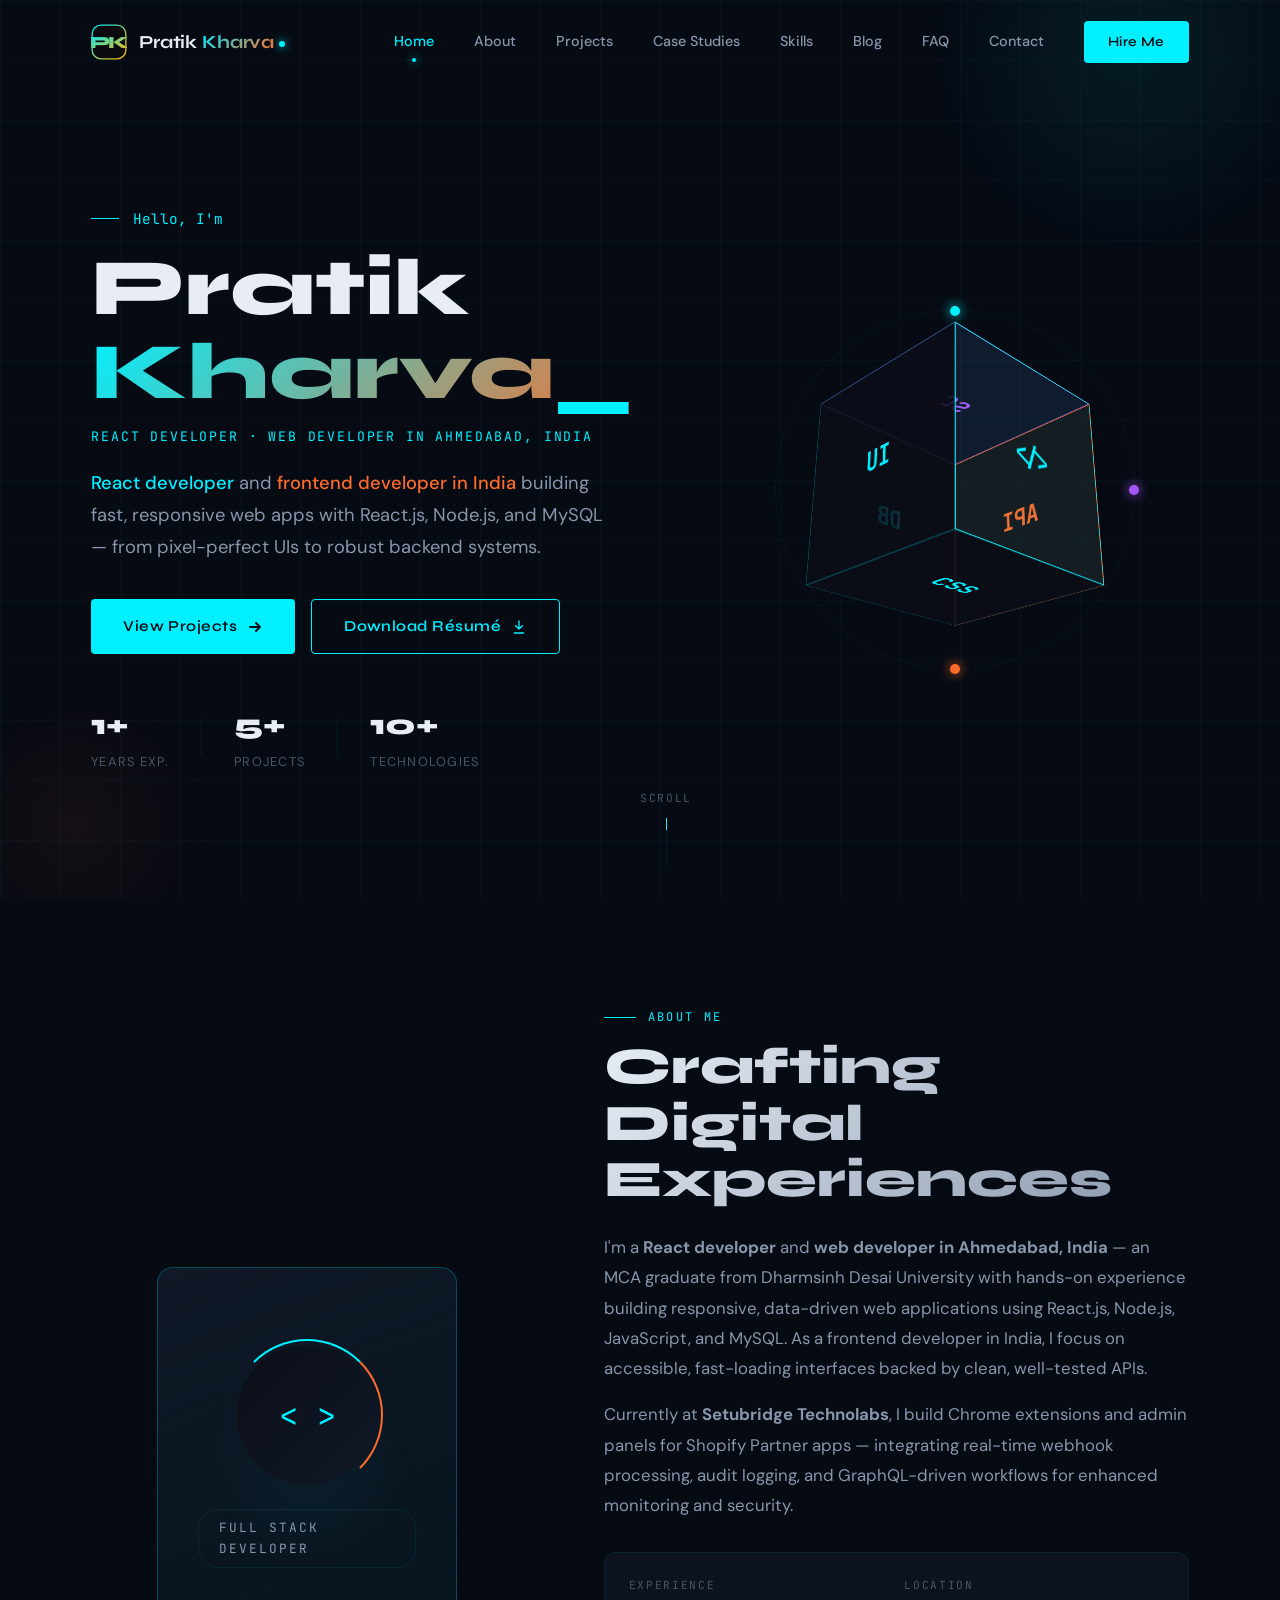
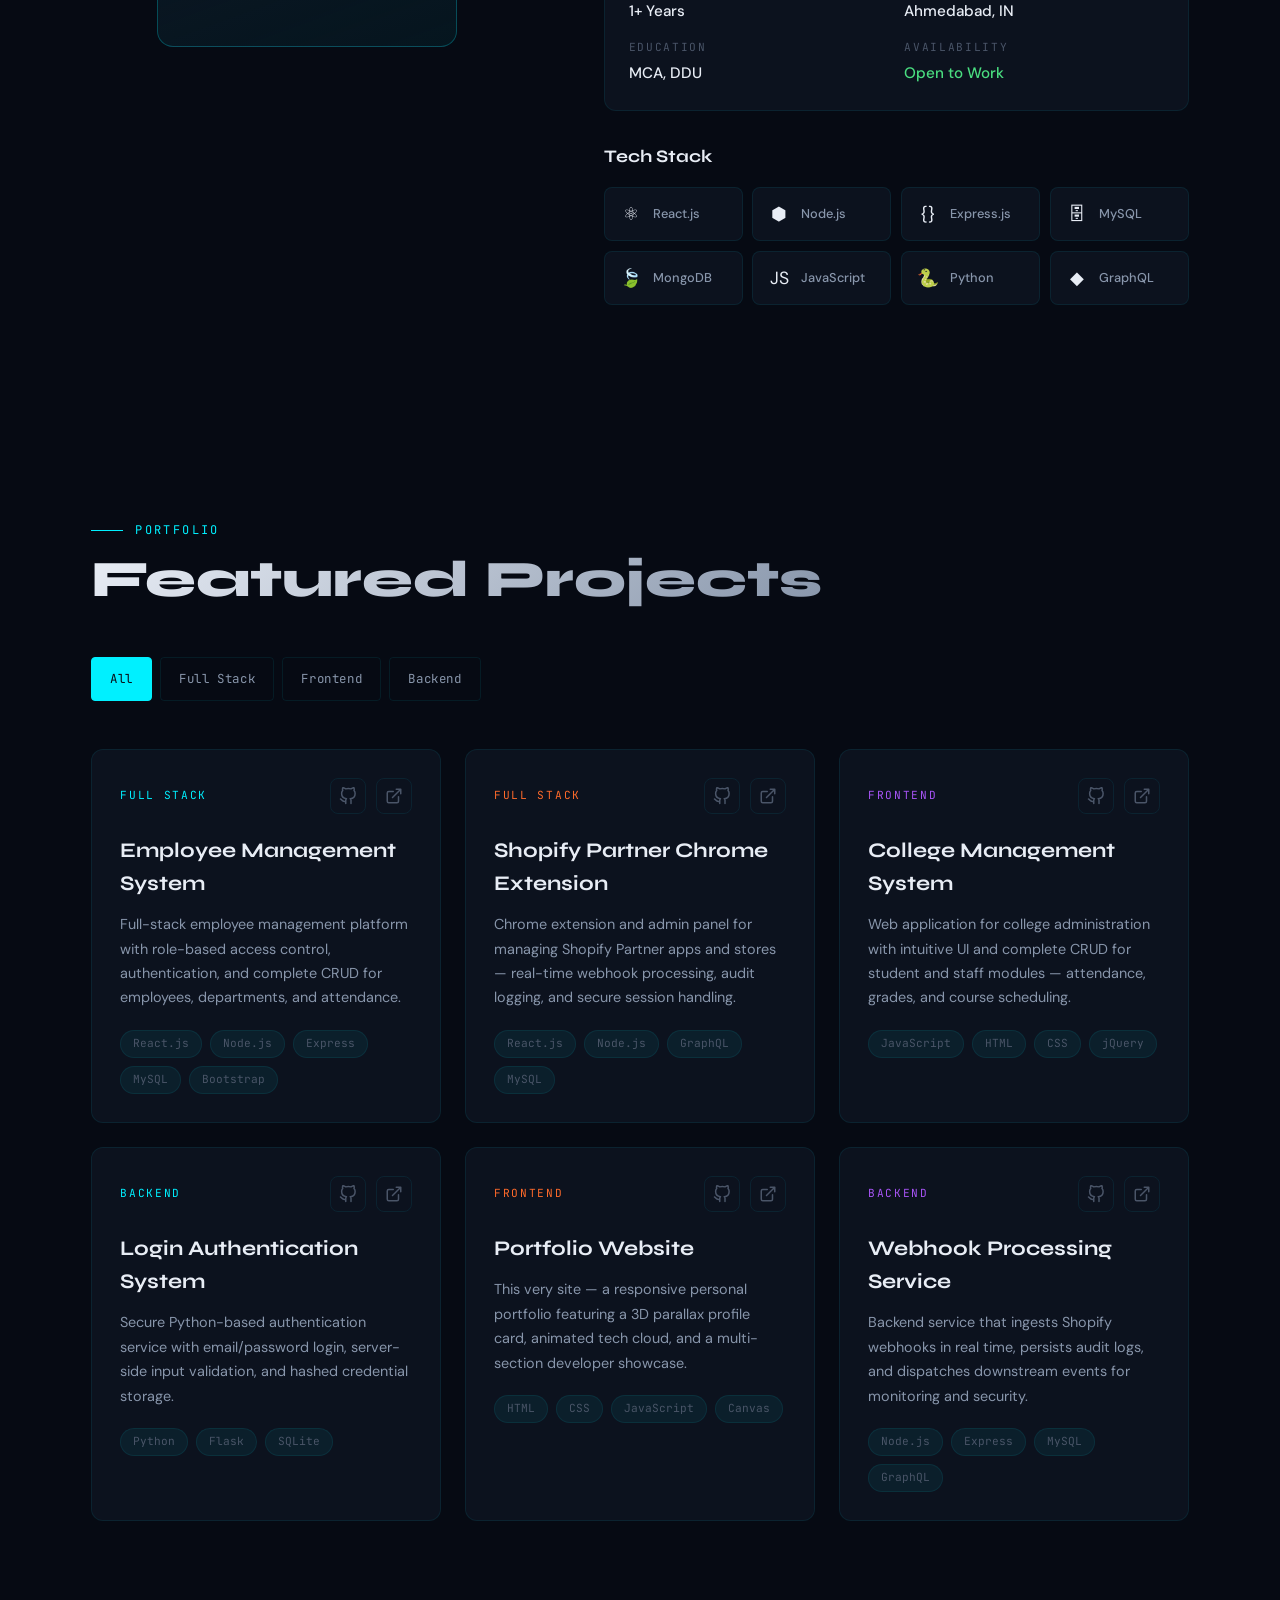
==== website.html @ fa45d491 "update profile..." ====
<!DOCTYPE html>
<html lang="en">
<head>
  <meta charset="UTF-8" />
  <meta name="viewport" content="width=device-width, initial-scale=1.0" />
  <meta name="description" content="React developer portfolio of Pratik Kharva — a web developer in Ahmedabad and frontend developer from India. Browse case studies, blog posts, and projects built with React.js, Node.js, MySQL, and MongoDB. Hire Pratik for freelance or full-time work." />
  <meta name="keywords" content="Web developer in Ahmedabad, React developer portfolio, Frontend developer India, Pratik Kharva, Pratik Kharva Ahmedabad, Full Stack Developer, React.js Developer, Node.js Developer, Software Developer, MERN Stack Developer, Freelance Developer India, MCA Developer, Setubridge Technolabs, Shopify Developer, Hire React Developer Ahmedabad, React developer India" />
  <meta name="author" content="Pratik Kharva" />
  <meta name="color-scheme" content="dark" />
  <meta name="theme-color" content="#0a0a0f" />
  <meta name="robots" content="index, follow, max-snippet:-1, max-image-preview:large, max-video-preview:-1" />
  <meta name="googlebot" content="index, follow" />
  <meta name="bingbot" content="index, follow" />
  <meta name="geo.region" content="IN-GJ" />
  <meta name="geo.placename" content="Ahmedabad" />
  <meta name="geo.position" content="23.0225;72.5714" />
  <meta name="ICBM" content="23.0225, 72.5714" />

  <!-- Verification — replace content values after registering in each console -->
  <meta name="google-site-verification" content="REPLACE_WITH_GOOGLE_SEARCH_CONSOLE_TOKEN" />
  <meta name="msvalidate.01" content="REPLACE_WITH_BING_WEBMASTER_TOKEN" />
  <meta name="yandex-verification" content="REPLACE_WITH_YANDEX_TOKEN" />

  <title>Pratik Kharva — React Developer Portfolio | Web Developer in Ahmedabad, Frontend Developer India</title>
  <link rel="canonical" href="https://pratikkharva.github.io/website.html" />
  <link rel="alternate" hreflang="en" href="https://pratikkharva.github.io/website.html" />
  <link rel="alternate" hreflang="x-default" href="https://pratikkharva.github.io/website.html" />

  <!-- Open Graph / Twitter -->
  <meta property="og:type" content="profile" />
  <meta property="profile:first_name" content="Pratik" />
  <meta property="profile:last_name" content="Kharva" />
  <meta property="profile:username" content="pratik-kharva27" />
  <meta property="og:locale" content="en_IN" />
  <meta property="og:site_name" content="Pratik Kharva — Portfolio" />
  <meta property="og:url" content="https://pratikkharva.github.io/website.html" />
  <meta property="og:title" content="Pratik Kharva — React Developer Portfolio | Web Developer in Ahmedabad" />
  <meta property="og:description" content="Case studies, blog posts, and projects from a React developer and frontend developer in India — Pratik Kharva, web developer in Ahmedabad. React.js, Node.js, MySQL, MongoDB." />
  <meta property="og:image" content="https://pratikkharva.github.io/pratik.jpeg" />
  <meta property="og:image:alt" content="Pratik Kharva — React Developer Portfolio, Web Developer in Ahmedabad" />
  <meta property="og:image:width" content="1200" />
  <meta property="og:image:height" content="630" />
  <meta name="twitter:card" content="summary_large_image" />
  <meta name="twitter:title" content="Pratik Kharva — React Developer Portfolio | Ahmedabad" />
  <meta name="twitter:description" content="Frontend developer in India &amp; web developer in Ahmedabad. React.js, Node.js, MySQL, MongoDB. Case studies, blog, and projects." />
  <meta name="twitter:image" content="https://pratikkharva.github.io/pratik.jpeg" />
  <meta name="twitter:image:alt" content="Pratik Kharva — React Developer Portfolio, Web Developer in Ahmedabad" />

  <link rel="icon" type="image/svg+xml" href="data:image/svg+xml,%3Csvg xmlns='http://www.w3.org/2000/svg' viewBox='0 0 64 64'%3E%3Cdefs%3E%3ClinearGradient id='g' x1='0' y1='0' x2='1' y2='1'%3E%3Cstop offset='0%25' stop-color='%2300f0ff'/%3E%3Cstop offset='100%25' stop-color='%23ffb400'/%3E%3C/linearGradient%3E%3C/defs%3E%3Crect x='2' y='2' width='60' height='60' rx='14' fill='%230a0a0f' stroke='url(%23g)' stroke-width='2.5'/%3E%3Ctext x='32' y='44' text-anchor='middle' font-family='Syne,sans-serif' font-size='30' font-weight='800' letter-spacing='-2' fill='url(%23g)'%3EPK%3C/text%3E%3C/svg%3E" />
  <link rel="apple-touch-icon" href="pratik.jpeg" />

  <!-- Resource hints -->
  <link rel="preload" as="image" href="pratik.jpeg" fetchpriority="high" />
  <link rel="preconnect" href="https://fonts.googleapis.com">
  <link rel="preconnect" href="https://fonts.gstatic.com" crossorigin>

  <link href="https://fonts.googleapis.com/css2?family=Syne:wght@600;700;800&family=DM+Sans:wght@400;500;700&family=JetBrains+Mono:wght@400;700&display=swap" rel="stylesheet">
  <link rel="stylesheet" href="website.css">

  <!-- Structured data (schema.org JSON-LD) -->
  <script type="application/ld+json">
  {
    "@context": "https://schema.org",
    "@graph": [
      {
        "@type": "Person",
        "@id": "https://pratikkharva.github.io/website.html#pratik",
        "name": "Pratik Kharva",
        "givenName": "Pratik",
        "familyName": "Kharva",
        "alternateName": ["Pratik", "Kharva", "Pratik K."],
        "url": "https://pratikkharva.github.io/website.html",
        "image": "https://pratikkharva.github.io/pratik.jpeg",
        "jobTitle": "Full-Stack Developer",
        "description": "MCA graduate and Software Developer from Ahmedabad, India. Builds responsive, data-driven web apps with React.js, Node.js, Express, MySQL, and MongoDB.",
        "email": "mailto:pratikkharva01@gmail.com",
        "telephone": "+91-8980126638",
        "address": {
          "@type": "PostalAddress",
          "addressLocality": "Ahmedabad",
          "addressRegion": "Gujarat",
          "addressCountry": "IN"
        },
        "worksFor": {
          "@type": "Organization",
          "name": "Setubridge Technolabs",
          "url": "https://www.setubridge.com/"
        },
        "alumniOf": [
          {
            "@type": "CollegeOrUniversity",
            "name": "Dharmsinh Desai University"
          },
          {
            "@type": "CollegeOrUniversity",
            "name": "Sardar Patel University"
          }
        ],
        "knowsAbout": [
          "React.js", "Node.js", "Express.js", "JavaScript",
          "MySQL", "MongoDB", "GraphQL", "REST APIs", "Python",
          "Full Stack Development", "Shopify App Development"
        ],
        "sameAs": [
          "https://github.com/pratik-kharva27",
          "https://linkedin.com/in/pratik-kharva-277143243"
        ]
      },
      {
        "@type": "WebSite",
        "@id": "https://pratikkharva.github.io/#website",
        "url": "https://pratikkharva.github.io/",
        "name": "Pratik Kharva — Portfolio",
        "inLanguage": "en",
        "publisher": { "@id": "https://pratikkharva.github.io/website.html#pratik" }
      },
      {
        "@type": "ProfessionalService",
        "@id": "https://pratikkharva.github.io/website.html#services",
        "name": "Pratik Kharva — Full-Stack Web Development Services",
        "image": "https://pratikkharva.github.io/pratik.jpeg",
        "url": "https://pratikkharva.github.io/website.html",
        "telephone": "+91-8980126638",
        "email": "mailto:pratikkharva01@gmail.com",
        "priceRange": "$$",
        "address": {
          "@type": "PostalAddress",
          "addressLocality": "Ahmedabad",
          "addressRegion": "Gujarat",
          "addressCountry": "IN"
        },
        "areaServed": { "@type": "Country", "name": "Worldwide" },
        "serviceType": [
          "Full-Stack Web Development",
          "React Development",
          "Node.js / Express API Development",
          "MySQL &amp; MongoDB Database Design",
          "Shopify App &amp; Chrome Extension Development"
        ],
        "provider": { "@id": "https://pratikkharva.github.io/website.html#pratik" }
      },
      {
        "@type": "BreadcrumbList",
        "itemListElement": [
          { "@type": "ListItem", "position": 1, "name": "Home", "item": "https://pratikkharva.github.io/" },
          { "@type": "ListItem", "position": 2, "name": "Portfolio", "item": "https://pratikkharva.github.io/website.html" }
        ]
      },
      {
        "@type": "Blog",
        "@id": "https://pratikkharva.github.io/website.html#blog",
        "name": "Pratik Kharva — Blog",
        "description": "Articles from a frontend developer in India and web developer in Ahmedabad.",
        "url": "https://pratikkharva.github.io/website.html#blog",
        "author": { "@id": "https://pratikkharva.github.io/website.html#pratik" },
        "blogPost": [
          {
            "@type": "BlogPosting",
            "headline": "How I Built a Chrome Extension for Shopify Partners with React & GraphQL",
            "datePublished": "2026-03-18",
            "author": { "@id": "https://pratikkharva.github.io/website.html#pratik" },
            "url": "https://pratikkharva.github.io/website.html#blog",
            "image": "https://pratikkharva.github.io/pratik.jpeg",
            "keywords": "React developer portfolio, Chrome extension, Shopify, GraphQL, Node.js"
          },
          {
            "@type": "BlogPosting",
            "headline": "Designing a MySQL Schema for Role-Based Employee Management",
            "datePublished": "2026-02-02",
            "author": { "@id": "https://pratikkharva.github.io/website.html#pratik" },
            "url": "https://pratikkharva.github.io/website.html#blog",
            "image": "https://pratikkharva.github.io/pratik.jpeg",
            "keywords": "MySQL, Node.js, schema design, web developer in Ahmedabad"
          },
          {
            "@type": "BlogPosting",
            "headline": "Real-Time Webhook Processing with Node.js: A Field Guide",
            "datePublished": "2025-12-10",
            "author": { "@id": "https://pratikkharva.github.io/website.html#pratik" },
            "url": "https://pratikkharva.github.io/website.html#blog",
            "image": "https://pratikkharva.github.io/pratik.jpeg",
            "keywords": "Node.js, webhooks, backend, frontend developer India"
          }
        ]
      },
      {
        "@type": "FAQPage",
        "@id": "https://pratikkharva.github.io/website.html#faq",
        "mainEntity": [
          {
            "@type": "Question",
            "name": "Are you available for freelance or full-time React developer work?",
            "acceptedAnswer": {
              "@type": "Answer",
              "text": "Yes. I'm currently open to both freelance engagements and full-time roles as a React developer, frontend developer, or full-stack engineer. I'm based in Ahmedabad, India, and work comfortably with remote teams across time zones."
            }
          },
          {
            "@type": "Question",
            "name": "What tech stack do you specialise in as a web developer in Ahmedabad?",
            "acceptedAnswer": {
              "@type": "Answer",
              "text": "React.js for UIs, Node.js with Express for APIs, and MySQL or MongoDB for storage. I also work with GraphQL, REST, JavaScript, Python, and Chrome Extension MV3 when projects call for it."
            }
          },
          {
            "@type": "Question",
            "name": "How much experience do you have?",
            "acceptedAnswer": {
              "@type": "Answer",
              "text": "Over a year of hands-on production experience — currently at Setubridge Technolabs shipping Chrome extensions and admin panels for Shopify Partner apps — plus multiple full-stack academic and personal projects. MCA from Dharmsinh Desai University, BCA from Sardar Patel University."
            }
          },
          {
            "@type": "Question",
            "name": "Do you build mobile-responsive, SEO-friendly websites?",
            "acceptedAnswer": {
              "@type": "Answer",
              "text": "Yes. Every site I ship is fully responsive, touch-friendly, and built with semantic HTML, proper heading hierarchy, and structured data so search engines can crawl and rank it."
            }
          },
          {
            "@type": "Question",
            "name": "What is your typical turnaround and working style?",
            "acceptedAnswer": {
              "@type": "Answer",
              "text": "I reply to new enquiries within 24 hours. For short projects I work in weekly sprints with clear deliverables; for longer engagements I fit into the team's existing process (stand-ups, PR reviews, sprint planning)."
            }
          },
          {
            "@type": "Question",
            "name": "How do I hire you or start a project?",
            "acceptedAnswer": {
              "@type": "Answer",
              "text": "Use the contact form on the portfolio or email pratikkharva01@gmail.com. You can also reach me on LinkedIn at linkedin.com/in/pratik-kharva-277143243 or review code at github.com/pratik-kharva27."
            }
          }
        ]
      }
    ]
  }
  </script>
</head>
<body>

  <a href="#hero" class="skip-link">Skip to main content</a>

  <!-- Background Grid -->
  <div class="bg-grid"></div>

  <!-- ══════════════════════════════════════════
       Navbar
       ══════════════════════════════════════════ -->
  <nav class="navbar">
    <div class="navbar__inner container">
      <a href="#hero" class="navbar__logo" aria-label="Pratik Kharva — Home">
        <span class="brand-mark" aria-hidden="true">
          <svg viewBox="0 0 40 40" width="36" height="36" focusable="false">
            <defs>
              <linearGradient id="brand-grad-nav" x1="0" y1="0" x2="1" y2="1">
                <stop offset="0%" stop-color="#00f0ff"/>
                <stop offset="100%" stop-color="#ffb400"/>
              </linearGradient>
            </defs>
            <rect x="1.25" y="1.25" width="37.5" height="37.5" rx="10" fill="#0a0a0f" stroke="url(#brand-grad-nav)" stroke-width="1.5"/>
            <text x="20" y="27" text-anchor="middle" font-family="Syne, 'DM Sans', sans-serif" font-weight="800" font-size="19" letter-spacing="-1.5" fill="url(#brand-grad-nav)">PK</text>
          </svg>
        </span>
        <span class="brand-wordmark">
          <span class="brand-wordmark__first">Pratik</span>
          <span class="brand-wordmark__last">Kharva</span>
          <span class="brand-wordmark__accent" aria-hidden="true"></span>
        </span>
      </a>

      <div class="navbar__links">
        <a href="#hero" class="navbar__link navbar__link--active">Home</a>
        <a href="#about" class="navbar__link">About</a>
        <a href="#projects" class="navbar__link">Projects</a>
        <a href="#case-studies" class="navbar__link">Case Studies</a>
        <a href="#skills" class="navbar__link">Skills</a>
        <a href="#blog" class="navbar__link">Blog</a>
        <a href="#faq" class="navbar__link">FAQ</a>
        <a href="#contact" class="navbar__link">Contact</a>
        <a href="#contact" class="glow-btn navbar__cta">Hire Me</a>
      </div>

      <button class="navbar__burger" aria-label="Toggle menu">
        <span></span><span></span><span></span>
      </button>
    </div>
  </nav>

  <main>

    <!-- ══════════════════════════════════════════
         Hero Section
         ══════════════════════════════════════════ -->
    <section id="hero" class="hero">
      <div class="hero__orb hero__orb--1"></div>
      <div class="hero__orb hero__orb--2"></div>

      <div class="hero__content container">
        <div class="hero__text">
          <p class="hero__greeting">
            <span class="hero__greeting-line"></span>
            Hello, I'm
          </p>
          <h1 class="hero__name">
            <span class="hero__name-first">Pratik</span>
            <span class="hero__name-last">Kharva<span class="hero__cursor">_</span></span>
          </h1>
          <p class="hero__role">React Developer · Web Developer in Ahmedabad, India</p>
          <p class="hero__tagline">
            <span class="hero__highlight">React developer</span> and
            <span class="hero__highlight hero__highlight--amber">frontend developer in India</span>
            building fast, responsive web apps with React.js, Node.js, and MySQL &mdash;
            from pixel-perfect UIs to robust backend systems.
          </p>
          <div class="hero__actions">
            <a href="#projects" class="glow-btn">
              View Projects
              <svg width="16" height="16" viewBox="0 0 16 16" fill="none" aria-hidden="true" focusable="false">
                <path d="M3 8h10M9 4l4 4-4 4" stroke="currentColor" stroke-width="2" stroke-linecap="round" stroke-linejoin="round"/>
              </svg>
            </a>
            <a href="PRATIK_KHARVA_.pdf" download="Pratik_Kharva_Resume.pdf" class="glow-btn glow-btn--outline">
              Download Résumé
              <svg width="16" height="16" viewBox="0 0 24 24" fill="none" aria-hidden="true" focusable="false">
                <path d="M12 3v12M7 10l5 5 5-5M5 21h14" stroke="currentColor" stroke-width="2" stroke-linecap="round" stroke-linejoin="round"/>
              </svg>
            </a>
          </div>

          <div class="hero__stats">
            <div class="hero__stat">
              <span class="hero__stat-num">1+</span>
              <span class="hero__stat-label">Years Exp.</span>
            </div>
            <div class="hero__stat-divider"></div>
            <div class="hero__stat">
              <span class="hero__stat-num">5+</span>
              <span class="hero__stat-label">Projects</span>
            </div>
            <div class="hero__stat-divider"></div>
            <div class="hero__stat">
              <span class="hero__stat-num">10+</span>
              <span class="hero__stat-label">Technologies</span>
            </div>
          </div>
        </div>

        <div class="hero__visual">
          <div class="hero__cube-wrapper">
            <div class="hero__cube">
              <div class="hero__cube-face hero__cube-face--front">
                <span>&lt;/&gt;</span>
              </div>
              <div class="hero__cube-face hero__cube-face--back">
                <span>DB</span>
              </div>
              <div class="hero__cube-face hero__cube-face--right">
                <span>API</span>
              </div>
              <div class="hero__cube-face hero__cube-face--left">
                <span>UI</span>
              </div>
              <div class="hero__cube-face hero__cube-face--top">
                <span>JS</span>
              </div>
              <div class="hero__cube-face hero__cube-face--bottom">
                <span>CSS</span>
              </div>
            </div>
          </div>

          <div class="hero__orbit">
            <div class="hero__orbit-dot hero__orbit-dot--1"></div>
            <div class="hero__orbit-dot hero__orbit-dot--2"></div>
            <div class="hero__orbit-dot hero__orbit-dot--3"></div>
          </div>
        </div>
      </div>

      <div class="hero__scroll-indicator">
        <span>Scroll</span>
        <div class="hero__scroll-line">
          <div class="hero__scroll-dot"></div>
        </div>
      </div>
    </section>

    <!-- ══════════════════════════════════════════
         About Section
         ══════════════════════════════════════════ -->
    <section id="about" class="about">
      <div class="container">
        <div class="about__grid">
          <div class="about__visual reveal">
            <div class="about__card-3d">
              <div class="about__card-inner">
                <div class="about__card-front">
                  <div class="about__avatar">
                    <div class="about__avatar-ring"></div>
                    <div class="about__avatar-placeholder">
                      <span>&lt; &gt;</span>
                    </div>
                  </div>
                  <div class="about__card-label">Full Stack Developer</div>
                </div>
              </div>
              <div class="about__card-glow"></div>
            </div>
          </div>

          <div class="about__content">
            <div class="reveal">
              <p class="section-label">About Me</p>
              <h2 class="section-title">Crafting Digital<br>Experiences</h2>
            </div>

            <p class="about__bio reveal reveal-delay-1">
              I'm a <strong>React developer</strong> and <strong>web developer in Ahmedabad, India</strong> &mdash;
              an MCA graduate from Dharmsinh Desai University with hands-on
              experience building responsive, data-driven web applications using
              React.js, Node.js, JavaScript, and MySQL. As a frontend developer
              in India, I focus on accessible, fast-loading interfaces backed by
              clean, well-tested APIs.
            </p>

            <p class="about__bio reveal reveal-delay-2">
              Currently at <strong>Setubridge Technolabs</strong>, I build
              Chrome extensions and admin panels for Shopify Partner apps &mdash;
              integrating real-time webhook processing, audit logging, and
              GraphQL-driven workflows for enhanced monitoring and security.
            </p>

            <div class="about__info-grid reveal reveal-delay-3">
              <div class="about__info-item">
                <span class="about__info-label">Experience</span>
                <span class="about__info-value">1+ Years</span>
              </div>
              <div class="about__info-item">
                <span class="about__info-label">Location</span>
                <span class="about__info-value">Ahmedabad, IN</span>
              </div>
              <div class="about__info-item">
                <span class="about__info-label">Education</span>
                <span class="about__info-value">MCA, DDU</span>
              </div>
              <div class="about__info-item">
                <span class="about__info-label">Availability</span>
                <span class="about__info-value about__info-value--green">Open to Work</span>
              </div>
            </div>

            <div class="reveal reveal-delay-4">
              <h3 class="about__stack-title">Tech Stack</h3>
              <div class="about__stack-grid">
                <div class="about__stack-item" style="--accent: #61dafb; --i: 0">
                  <span class="about__stack-icon">&#x269B;</span>
                  <span class="about__stack-name">React.js</span>
                </div>
                <div class="about__stack-item" style="--accent: #68a063; --i: 1">
                  <span class="about__stack-icon">&#x2B22;</span>
                  <span class="about__stack-name">Node.js</span>
                </div>
                <div class="about__stack-item" style="--accent: #ffffff; --i: 2">
                  <span class="about__stack-icon">{}</span>
                  <span class="about__stack-name">Express.js</span>
                </div>
                <div class="about__stack-item" style="--accent: #00758f; --i: 3">
                  <span class="about__stack-icon">&#x1F5C4;</span>
                  <span class="about__stack-name">MySQL</span>
                </div>
                <div class="about__stack-item" style="--accent: #47a248; --i: 4">
                  <span class="about__stack-icon">&#x1F343;</span>
                  <span class="about__stack-name">MongoDB</span>
                </div>
                <div class="about__stack-item" style="--accent: #f7df1e; --i: 5">
                  <span class="about__stack-icon">JS</span>
                  <span class="about__stack-name">JavaScript</span>
                </div>
                <div class="about__stack-item" style="--accent: #3572A5; --i: 6">
                  <span class="about__stack-icon">&#x1F40D;</span>
                  <span class="about__stack-name">Python</span>
                </div>
                <div class="about__stack-item" style="--accent: #e10098; --i: 7">
                  <span class="about__stack-icon">&#x25C6;</span>
                  <span class="about__stack-name">GraphQL</span>
                </div>
              </div>
            </div>
          </div>
        </div>
      </div>
    </section>

    <!-- ══════════════════════════════════════════
         Projects Section
         ══════════════════════════════════════════ -->
    <section id="projects" class="projects">
      <div class="container">
        <div class="projects__header reveal">
          <div>
            <p class="section-label">Portfolio</p>
            <h2 class="section-title">Featured Projects</h2>
          </div>
          <div class="projects__filters">
            <button class="projects__filter projects__filter--active">All</button>
            <button class="projects__filter">Full Stack</button>
            <button class="projects__filter">Frontend</button>
            <button class="projects__filter">Backend</button>
          </div>
        </div>

        <div class="projects__grid">
          <!-- Rendered by JavaScript -->
        </div>
      </div>
    </section>

    <!-- ══════════════════════════════════════════
         Case Studies Section
         ══════════════════════════════════════════ -->
    <section id="case-studies" class="case-studies" aria-labelledby="case-studies-title">
      <div class="container">
        <header class="case-studies__header reveal">
          <p class="section-label">Case Studies</p>
          <h2 class="section-title" id="case-studies-title">Case Studies from a Web Developer in Ahmedabad</h2>
          <p class="case-studies__lead">
            Deep dives into three production projects I've shipped as a
            <strong>React developer</strong> and full-stack engineer &mdash; how
            they were scoped, what I built, the tech behind them, and the
            measurable outcomes.
          </p>
        </header>

        <div class="case-studies__list">

          <article class="case-study glass-card reveal reveal-delay-1" aria-labelledby="cs-1-title">
            <div class="case-study__meta">
              <span class="case-study__tag">Full Stack</span>
              <span class="case-study__year">2024 · Setubridge Technolabs</span>
            </div>
            <h3 class="case-study__title" id="cs-1-title">Shopify Partner Chrome Extension &amp; Admin Panel</h3>
            <p class="case-study__summary">
              Internal tooling that lets merchants manage their Shopify Partner
              apps and stores from a single Chrome extension plus a React admin
              panel. Integrates real-time webhook processing and tamper-evident
              audit logging.
            </p>

            <div class="case-study__blocks">
              <div class="case-study__block">
                <h4 class="case-study__block-title">Problem</h4>
                <p>Partner teams were juggling multiple Shopify Admin tabs and
                had no consolidated view of app events, store health, or a
                searchable audit trail when something broke.</p>
              </div>
              <div class="case-study__block">
                <h4 class="case-study__block-title">Approach</h4>
                <p>Designed a thin Chrome extension UI in React that talks to a
                Node.js / Express backend. The backend ingests Shopify webhooks,
                normalises them, and writes an append-only audit log; the React
                admin panel queries that log over GraphQL for filtering and
                replay.</p>
              </div>
              <div class="case-study__block">
                <h4 class="case-study__block-title">Tech</h4>
                <ul class="case-study__tech">
                  <li>React.js</li><li>Node.js / Express</li><li>GraphQL</li>
                  <li>MySQL</li><li>Shopify Webhooks API</li><li>Chrome Extensions MV3</li>
                </ul>
              </div>
              <div class="case-study__block">
                <h4 class="case-study__block-title">Outcome</h4>
                <p>Reduced the team's incident-triage time from ~15 minutes of
                log-grepping to a single-click webhook replay, with a complete
                audit trail for every partner store event.</p>
              </div>
            </div>

            <div class="case-study__links">
              <a href="https://github.com/pratik-kharva27" target="_blank" rel="noopener noreferrer" class="case-study__link">
                View on GitHub
                <svg width="14" height="14" viewBox="0 0 24 24" fill="none" stroke="currentColor" stroke-width="2" stroke-linecap="round" stroke-linejoin="round" aria-hidden="true" focusable="false"><path d="M7 17 17 7M8 7h9v9"/></svg>
              </a>
            </div>
          </article>

          <article class="case-study glass-card reveal reveal-delay-2" aria-labelledby="cs-2-title">
            <div class="case-study__meta">
              <span class="case-study__tag">Full Stack</span>
              <span class="case-study__year">MCA Project</span>
            </div>
            <h3 class="case-study__title" id="cs-2-title">Employee Management System (React + MySQL)</h3>
            <p class="case-study__summary">
              End-to-end employee management platform with role-based access
              control, JWT authentication, and complete CRUD for employees,
              departments, attendance, and payroll records.
            </p>

            <div class="case-study__blocks">
              <div class="case-study__block">
                <h4 class="case-study__block-title">Problem</h4>
                <p>A mid-sized company still tracked employees across siloed
                spreadsheets, which meant slow onboarding, lost leave requests,
                and no single source of truth for HR.</p>
              </div>
              <div class="case-study__block">
                <h4 class="case-study__block-title">Approach</h4>
                <p>Modelled the domain as a relational schema in MySQL, built a
                REST API in Node.js / Express with JWT-based auth and
                role-scoped routes, and shipped a React frontend with optimistic
                updates and form-level validation.</p>
              </div>
              <div class="case-study__block">
                <h4 class="case-study__block-title">Tech</h4>
                <ul class="case-study__tech">
                  <li>React.js</li><li>Node.js / Express</li><li>MySQL</li>
                  <li>JWT</li><li>Bootstrap</li>
                </ul>
              </div>
              <div class="case-study__block">
                <h4 class="case-study__block-title">Outcome</h4>
                <p>Cut HR request turnaround from days to minutes and enforced
                access controls the previous spreadsheet-based workflow couldn't.</p>
              </div>
            </div>

            <div class="case-study__links">
              <a href="https://github.com/pratik-kharva27" target="_blank" rel="noopener noreferrer" class="case-study__link">
                View on GitHub
                <svg width="14" height="14" viewBox="0 0 24 24" fill="none" stroke="currentColor" stroke-width="2" stroke-linecap="round" stroke-linejoin="round" aria-hidden="true" focusable="false"><path d="M7 17 17 7M8 7h9v9"/></svg>
              </a>
            </div>
          </article>

          <article class="case-study glass-card reveal reveal-delay-3" aria-labelledby="cs-3-title">
            <div class="case-study__meta">
              <span class="case-study__tag">Frontend</span>
              <span class="case-study__year">BCA Project</span>
            </div>
            <h3 class="case-study__title" id="cs-3-title">College Management System (Vanilla JS)</h3>
            <p class="case-study__summary">
              A multi-module college management web app with intuitive UI and
              complete CRUD flows for students, staff, attendance, and course
              scheduling &mdash; built without frameworks to stay lightweight.
            </p>

            <div class="case-study__blocks">
              <div class="case-study__block">
                <h4 class="case-study__block-title">Problem</h4>
                <p>College administrators needed a system that ran on modest
                hardware and in older browsers in campus labs &mdash; ruling
                out framework-heavy SPAs.</p>
              </div>
              <div class="case-study__block">
                <h4 class="case-study__block-title">Approach</h4>
                <p>Hand-rolled a modular vanilla-JS architecture with clear
                separation between DOM rendering, state, and persistence.
                Progressive enhancement meant the app stayed usable even
                without JavaScript on legacy machines.</p>
              </div>
              <div class="case-study__block">
                <h4 class="case-study__block-title">Tech</h4>
                <ul class="case-study__tech">
                  <li>JavaScript (vanilla)</li><li>HTML5</li><li>CSS3</li>
                  <li>jQuery</li><li>localStorage</li>
                </ul>
              </div>
              <div class="case-study__block">
                <h4 class="case-study__block-title">Outcome</h4>
                <p>Total bundle size under 60&nbsp;KB, first-paint under
                500&nbsp;ms on the oldest campus machines, and zero third-party
                runtime dependencies.</p>
              </div>
            </div>

            <div class="case-study__links">
              <a href="https://github.com/pratik-kharva27" target="_blank" rel="noopener noreferrer" class="case-study__link">
                View on GitHub
                <svg width="14" height="14" viewBox="0 0 24 24" fill="none" stroke="currentColor" stroke-width="2" stroke-linecap="round" stroke-linejoin="round" aria-hidden="true" focusable="false"><path d="M7 17 17 7M8 7h9v9"/></svg>
              </a>
            </div>
          </article>

        </div>
      </div>
    </section>

    <!-- ══════════════════════════════════════════
         Skills Section
         ══════════════════════════════════════════ -->
    <section id="skills" class="skills">
      <div class="container">
        <div class="skills__header reveal">
          <p class="section-label">Expertise</p>
          <h2 class="section-title">Skills &amp; Services</h2>
        </div>

        <!-- Services -->
        <div class="skills__services reveal reveal-delay-1">
          <div class="skills__service-card skills__service-card--cyan">
            <div class="skills__service-icon-wrap">
              <span class="skills__service-icon">{ }</span>
            </div>
            <h3 class="skills__service-title">Web Development</h3>
            <p class="skills__service-desc">Full-stack web applications with React frontends and Node.js backends.</p>
          </div>
          <div class="skills__service-card skills__service-card--amber">
            <div class="skills__service-icon-wrap">
              <span class="skills__service-icon">&#x2194;</span>
            </div>
            <h3 class="skills__service-title">API Development</h3>
            <p class="skills__service-desc">RESTful APIs with authentication, validation, and comprehensive documentation.</p>
          </div>
          <div class="skills__service-card skills__service-card--purple">
            <div class="skills__service-icon-wrap">
              <span class="skills__service-icon">&#x229E;</span>
            </div>
            <h3 class="skills__service-title">Database Design</h3>
            <p class="skills__service-desc">Efficient MySQL schemas, queries, and data architecture for scalable apps.</p>
          </div>
          <div class="skills__service-card skills__service-card--green">
            <div class="skills__service-icon-wrap">
              <span class="skills__service-icon">&#x25C7;</span>
            </div>
            <h3 class="skills__service-title">UI/UX Design</h3>
            <p class="skills__service-desc">Responsive, accessible interfaces with smooth animations and modern CSS.</p>
          </div>
        </div>

        <!-- Skill Bars -->
        <div class="skills__detail reveal reveal-delay-2">
          <div class="skills__tabs">
            <button class="skills__tab skills__tab--active">
              <svg viewBox="0 0 48 48" class="skills__3d-icon skills__3d-icon--cyan"><rect x="4" y="4" width="40" height="40" rx="6" fill="none" stroke="currentColor" stroke-width="2"/><path d="M16 18l-6 6 6 6M32 18l6 6-6 6M22 34l4-20" stroke="currentColor" stroke-width="2" stroke-linecap="round" stroke-linejoin="round"/></svg>
              <span>Frontend</span>
            </button>
            <button class="skills__tab">
              <svg viewBox="0 0 48 48" class="skills__3d-icon skills__3d-icon--amber"><path d="M24 4l18 10v20L24 44 6 34V14z" fill="none" stroke="currentColor" stroke-width="2"/><path d="M24 4v20m0 0l18-10m-18 10L6 14" stroke="currentColor" stroke-width="2" stroke-linejoin="round"/></svg>
              <span>Backend</span>
            </button>
            <button class="skills__tab">
              <svg viewBox="0 0 48 48" class="skills__3d-icon skills__3d-icon--purple"><ellipse cx="24" cy="12" rx="16" ry="6" fill="none" stroke="currentColor" stroke-width="2"/><path d="M8 12v24c0 3.3 7.2 6 16 6s16-2.7 16-6V12" fill="none" stroke="currentColor" stroke-width="2"/><path d="M8 24c0 3.3 7.2 6 16 6s16-2.7 16-6" fill="none" stroke="currentColor" stroke-width="2"/></svg>
              <span>Database</span>
            </button>
            <button class="skills__tab">
              <svg viewBox="0 0 48 48" class="skills__3d-icon skills__3d-icon--green"><circle cx="24" cy="24" r="8" fill="none" stroke="currentColor" stroke-width="2"/><path d="M24 4v8M24 36v8M4 24h8M36 24h8M9.9 9.9l5.6 5.6M32.5 32.5l5.6 5.6M9.9 38.1l5.6-5.6M32.5 15.5l5.6-5.6" stroke="currentColor" stroke-width="2" stroke-linecap="round"/></svg>
              <span>Tools &amp; DevOps</span>
            </button>
          </div>

          <div class="skills__bars-wrap">
            <!-- Rendered by JavaScript -->
          </div>
        </div>
      </div>
    </section>

    <!-- ══════════════════════════════════════════
         Blog Section
         ══════════════════════════════════════════ -->
    <section id="blog" class="blog" aria-labelledby="blog-title">
      <div class="container">
        <header class="blog__header reveal">
          <p class="section-label">Blog</p>
          <h2 class="section-title" id="blog-title">Articles from a Frontend Developer in India</h2>
          <p class="blog__lead">
            Technical notes and tutorials from a <strong>React developer</strong>
            and <strong>web developer in Ahmedabad</strong> &mdash; what I've
            learned shipping real production code.
          </p>
        </header>

        <div class="blog__grid">

          <article class="blog-card glass-card reveal reveal-delay-1" aria-labelledby="post-1-title">
            <div class="blog-card__meta">
              <time datetime="2026-03-18">Mar 18, 2026</time>
              <span class="blog-card__dot" aria-hidden="true">·</span>
              <span>8 min read</span>
            </div>
            <h3 class="blog-card__title" id="post-1-title">
              <a href="#blog">How I Built a Chrome Extension for Shopify Partners with React &amp; GraphQL</a>
            </h3>
            <p class="blog-card__excerpt">
              A walk-through of shipping an MV3 Chrome extension that talks to a
              Node.js / GraphQL backend &mdash; handling webhook ingestion,
              secure session storage, and an audit-log UI built with React.
            </p>
            <ul class="blog-card__tags" aria-label="Topics">
              <li>React</li><li>Node.js</li><li>GraphQL</li><li>Shopify</li>
            </ul>
            <a href="#blog" class="blog-card__more" aria-label="Read more about building a Shopify Chrome extension">
              Read article
              <svg width="14" height="14" viewBox="0 0 24 24" fill="none" stroke="currentColor" stroke-width="2" stroke-linecap="round" stroke-linejoin="round" aria-hidden="true" focusable="false"><path d="M5 12h14M13 6l6 6-6 6"/></svg>
            </a>
          </article>

          <article class="blog-card glass-card reveal reveal-delay-2" aria-labelledby="post-2-title">
            <div class="blog-card__meta">
              <time datetime="2026-02-02">Feb 2, 2026</time>
              <span class="blog-card__dot" aria-hidden="true">·</span>
              <span>6 min read</span>
            </div>
            <h3 class="blog-card__title" id="post-2-title">
              <a href="#blog">Designing a MySQL Schema for Role-Based Employee Management</a>
            </h3>
            <p class="blog-card__excerpt">
              How I modelled roles, departments, and attendance for the
              Employee Management System &mdash; the trade-offs between
              normalisation, soft-deletes, and query ergonomics you hit when
              shipping an internal tool.
            </p>
            <ul class="blog-card__tags" aria-label="Topics">
              <li>MySQL</li><li>Node.js</li><li>Schema Design</li>
            </ul>
            <a href="#blog" class="blog-card__more" aria-label="Read more about MySQL schema design">
              Read article
              <svg width="14" height="14" viewBox="0 0 24 24" fill="none" stroke="currentColor" stroke-width="2" stroke-linecap="round" stroke-linejoin="round" aria-hidden="true" focusable="false"><path d="M5 12h14M13 6l6 6-6 6"/></svg>
            </a>
          </article>

          <article class="blog-card glass-card reveal reveal-delay-3" aria-labelledby="post-3-title">
            <div class="blog-card__meta">
              <time datetime="2025-12-10">Dec 10, 2025</time>
              <span class="blog-card__dot" aria-hidden="true">·</span>
              <span>5 min read</span>
            </div>
            <h3 class="blog-card__title" id="post-3-title">
              <a href="#blog">Real-Time Webhook Processing with Node.js: A Field Guide</a>
            </h3>
            <p class="blog-card__excerpt">
              Patterns I use to ingest third-party webhooks at scale &mdash;
              idempotency keys, retry-safe queues, audit logs, and the debugging
              tricks that save an afternoon when something silently drops.
            </p>
            <ul class="blog-card__tags" aria-label="Topics">
              <li>Node.js</li><li>Webhooks</li><li>Backend</li>
            </ul>
            <a href="#blog" class="blog-card__more" aria-label="Read more about webhook processing">
              Read article
              <svg width="14" height="14" viewBox="0 0 24 24" fill="none" stroke="currentColor" stroke-width="2" stroke-linecap="round" stroke-linejoin="round" aria-hidden="true" focusable="false"><path d="M5 12h14M13 6l6 6-6 6"/></svg>
            </a>
          </article>

        </div>
      </div>
    </section>

    <!-- ══════════════════════════════════════════
         FAQ Section
         ══════════════════════════════════════════ -->
    <section id="faq" class="faq" aria-labelledby="faq-title">
      <div class="container">
        <header class="faq__header reveal">
          <p class="section-label">FAQ</p>
          <h2 class="section-title" id="faq-title">Frequently Asked Questions</h2>
          <p class="faq__lead">
            Quick answers for teams and founders looking to hire a
            <strong>React developer</strong> or <strong>frontend developer in India</strong>.
          </p>
        </header>

        <div class="faq__list reveal reveal-delay-1">

          <details class="faq-item" name="faq">
            <summary class="faq-item__q">
              <span>Are you available for freelance or full-time React developer work?</span>
              <svg class="faq-item__chev" width="18" height="18" viewBox="0 0 24 24" fill="none" stroke="currentColor" stroke-width="2" stroke-linecap="round" stroke-linejoin="round" aria-hidden="true" focusable="false"><path d="M6 9l6 6 6-6"/></svg>
            </summary>
            <div class="faq-item__a">
              <p>Yes. I'm currently open to both freelance engagements and
              full-time roles as a React developer, frontend developer, or
              full-stack engineer. I'm based in Ahmedabad, India, and work
              comfortably with remote teams across time zones.</p>
            </div>
          </details>

          <details class="faq-item" name="faq">
            <summary class="faq-item__q">
              <span>What tech stack do you specialise in as a web developer in Ahmedabad?</span>
              <svg class="faq-item__chev" width="18" height="18" viewBox="0 0 24 24" fill="none" stroke="currentColor" stroke-width="2" stroke-linecap="round" stroke-linejoin="round" aria-hidden="true" focusable="false"><path d="M6 9l6 6 6-6"/></svg>
            </summary>
            <div class="faq-item__a">
              <p>React.js for UIs, Node.js + Express for APIs, and MySQL or
              MongoDB for storage. I also work with GraphQL, REST, JavaScript,
              Python, and Chrome Extension MV3 when projects call for it.</p>
            </div>
          </details>

          <details class="faq-item" name="faq">
            <summary class="faq-item__q">
              <span>How much experience do you have?</span>
              <svg class="faq-item__chev" width="18" height="18" viewBox="0 0 24 24" fill="none" stroke="currentColor" stroke-width="2" stroke-linecap="round" stroke-linejoin="round" aria-hidden="true" focusable="false"><path d="M6 9l6 6 6-6"/></svg>
            </summary>
            <div class="faq-item__a">
              <p>Over a year of hands-on production experience &mdash; currently
              at Setubridge Technolabs shipping Chrome extensions and admin
              panels for Shopify Partner apps &mdash; plus multiple full-stack
              academic and personal projects (MCA from Dharmsinh Desai
              University, BCA from Sardar Patel University).</p>
            </div>
          </details>

          <details class="faq-item" name="faq">
            <summary class="faq-item__q">
              <span>Do you build mobile-responsive, SEO-friendly websites?</span>
              <svg class="faq-item__chev" width="18" height="18" viewBox="0 0 24 24" fill="none" stroke="currentColor" stroke-width="2" stroke-linecap="round" stroke-linejoin="round" aria-hidden="true" focusable="false"><path d="M6 9l6 6 6-6"/></svg>
            </summary>
            <div class="faq-item__a">
              <p>Yes. Every site I ship is fully responsive, touch-friendly,
              and built with semantic HTML, proper heading hierarchy, and
              structured data so search engines can crawl and rank it. This
              portfolio itself is a working example.</p>
            </div>
          </details>

          <details class="faq-item" name="faq">
            <summary class="faq-item__q">
              <span>What's your typical turnaround and working style?</span>
              <svg class="faq-item__chev" width="18" height="18" viewBox="0 0 24 24" fill="none" stroke="currentColor" stroke-width="2" stroke-linecap="round" stroke-linejoin="round" aria-hidden="true" focusable="false"><path d="M6 9l6 6 6-6"/></svg>
            </summary>
            <div class="faq-item__a">
              <p>I reply to new enquiries within 24 hours. For short projects
              I work in weekly sprints with clear deliverables; for longer
              engagements I fit into the team's existing process (stand-ups,
              PR reviews, sprint planning).</p>
            </div>
          </details>

          <details class="faq-item" name="faq">
            <summary class="faq-item__q">
              <span>How do I hire you or start a project?</span>
              <svg class="faq-item__chev" width="18" height="18" viewBox="0 0 24 24" fill="none" stroke="currentColor" stroke-width="2" stroke-linecap="round" stroke-linejoin="round" aria-hidden="true" focusable="false"><path d="M6 9l6 6 6-6"/></svg>
            </summary>
            <div class="faq-item__a">
              <p>The fastest way is the <a href="#contact">contact form below</a>
              or email <a href="mailto:pratikkharva01@gmail.com">pratikkharva01@gmail.com</a>.
              You can also reach me on <a href="https://linkedin.com/in/pratik-kharva-277143243" target="_blank" rel="noopener noreferrer">LinkedIn</a>
              or review my code on <a href="https://github.com/pratik-kharva27" target="_blank" rel="noopener noreferrer">GitHub</a>.</p>
            </div>
          </details>

        </div>
      </div>
    </section>

    <!-- ══════════════════════════════════════════
         Contact Section
         ══════════════════════════════════════════ -->
    <section id="contact" class="contact">
      <div class="contact__glow-orb"></div>
      <div class="container">
        <div class="contact__grid">
          <div class="contact__info reveal">
            <p class="section-label">Contact</p>
            <h2 class="section-title">Let's Build<br>Something Great</h2>
            <p class="contact__desc">
              Have a project in mind, a role to fill, or want to collaborate?
              Drop me a message &mdash; I typically reply within 24 hours.
            </p>

            <div class="contact__details">
              <div class="contact__detail-item">
                <div class="contact__detail-icon">
                  <svg width="20" height="20" viewBox="0 0 24 24" fill="none" stroke="var(--cyan)" stroke-width="2" stroke-linecap="round" stroke-linejoin="round" aria-hidden="true" focusable="false">
                    <path d="M4 4h16c1.1 0 2 .9 2 2v12c0 1.1-.9 2-2 2H4c-1.1 0-2-.9-2-2V6c0-1.1.9-2 2-2z"/>
                    <polyline points="22,6 12,13 2,6"/>
                  </svg>
                </div>
                <div>
                  <span class="contact__detail-label">Email</span>
                  <a class="contact__detail-value" href="mailto:pratikkharva01@gmail.com">pratikkharva01@gmail.com</a>
                </div>
              </div>

              <div class="contact__detail-item">
                <div class="contact__detail-icon">
                  <svg width="20" height="20" viewBox="0 0 24 24" fill="none" stroke="var(--cyan)" stroke-width="2" stroke-linecap="round" stroke-linejoin="round" aria-hidden="true" focusable="false">
                    <path d="M22 16.9v3a2 2 0 0 1-2.2 2 19.8 19.8 0 0 1-8.6-3.1 19.5 19.5 0 0 1-6-6A19.8 19.8 0 0 1 2.1 4.2 2 2 0 0 1 4.1 2h3a2 2 0 0 1 2 1.7c.1 1 .4 1.9.7 2.8a2 2 0 0 1-.5 2.1L8.1 9.9a16 16 0 0 0 6 6l1.3-1.3a2 2 0 0 1 2.1-.5c.9.3 1.8.6 2.8.7a2 2 0 0 1 1.7 2Z"/>
                  </svg>
                </div>
                <div>
                  <span class="contact__detail-label">Phone</span>
                  <a class="contact__detail-value" href="tel:+918980126638">+91 89801 26638</a>
                </div>
              </div>

              <div class="contact__detail-item">
                <div class="contact__detail-icon">
                  <svg width="20" height="20" viewBox="0 0 24 24" fill="none" stroke="var(--cyan)" stroke-width="2" stroke-linecap="round" stroke-linejoin="round" aria-hidden="true" focusable="false">
                    <path d="M21 10c0 7-9 13-9 13s-9-6-9-13a9 9 0 0 1 18 0z"/>
                    <circle cx="12" cy="10" r="3"/>
                  </svg>
                </div>
                <div>
                  <span class="contact__detail-label">Location</span>
                  <span class="contact__detail-value">Ahmedabad, Gujarat, IN · Remote</span>
                </div>
              </div>

              <div class="contact__detail-item">
                <div class="contact__detail-icon">
                  <svg width="20" height="20" viewBox="0 0 24 24" fill="none" stroke="var(--cyan)" stroke-width="2" stroke-linecap="round" stroke-linejoin="round" aria-hidden="true" focusable="false">
                    <circle cx="12" cy="12" r="10"/>
                    <polyline points="12 6 12 12 16 14"/>
                  </svg>
                </div>
                <div>
                  <span class="contact__detail-label">Availability</span>
                  <span class="contact__detail-value contact__detail-value--green">Open to freelance &amp; full-time</span>
                </div>
              </div>
            </div>

            <div class="contact__socials">
              <a href="https://github.com/pratik-kharva27" target="_blank" rel="noopener" class="contact__social-link">GitHub</a>
              <a href="https://linkedin.com/in/pratik-kharva-277143243" target="_blank" rel="noopener" class="contact__social-link">LinkedIn</a>
              <a href="mailto:pratikkharva01@gmail.com" class="contact__social-link">Email</a>
            </div>
          </div>

          <form id="contactForm" class="contact__form glass-card">
            <div class="contact__form-header">
              <div class="contact__form-dots">
                <span></span><span></span><span></span>
              </div>
              <span class="contact__form-title">new_message.js</span>
            </div>

            <div class="contact__form-body">
              <div class="contact__field">
                <label class="contact__label" for="name">Name</label>
                <input
                  id="name"
                  name="name"
                  type="text"
                  required
                  class="contact__input"
                  autocomplete="name"
                />
                <div class="contact__field-line"></div>
              </div>

              <div class="contact__field">
                <label class="contact__label" for="email">Email</label>
                <input
                  id="email"
                  name="email"
                  type="email"
                  required
                  class="contact__input"
                  autocomplete="email"
                />
                <div class="contact__field-line"></div>
              </div>

              <div class="contact__field">
                <label class="contact__label" for="subject">Subject</label>
                <input
                  id="subject"
                  name="subject"
                  type="text"
                  required
                  class="contact__input"
                />
                <div class="contact__field-line"></div>
              </div>

              <div class="contact__field">
                <label class="contact__label" for="message">Message</label>
                <textarea
                  id="message"
                  name="message"
                  rows="4"
                  required
                  class="contact__input contact__textarea"
                ></textarea>
                <div class="contact__field-line"></div>
              </div>

              <button type="submit" class="glow-btn contact__submit">
                <span>Send Message</span>
                <svg width="16" height="16" viewBox="0 0 24 24" fill="none" stroke="currentColor" stroke-width="2" stroke-linecap="round" stroke-linejoin="round">
                  <line x1="22" y1="2" x2="11" y2="13"/><polygon points="22 2 15 22 11 13 2 9 22 2"/>
                </svg>
              </button>
            </div>
          </form>
        </div>
      </div>
    </section>

  </main>

  <!-- ══════════════════════════════════════════
       Footer
       ══════════════════════════════════════════ -->
  <footer class="footer">
    <div class="container">
      <div class="footer__inner">
        <div class="footer__brand">
          <a href="#hero" class="footer__logo" aria-label="Pratik Kharva — Home">
            <span class="brand-mark brand-mark--sm" aria-hidden="true">
              <svg viewBox="0 0 40 40" width="28" height="28" focusable="false">
                <defs>
                  <linearGradient id="brand-grad-foot" x1="0" y1="0" x2="1" y2="1">
                    <stop offset="0%" stop-color="#00f0ff"/>
                    <stop offset="100%" stop-color="#ffb400"/>
                  </linearGradient>
                </defs>
                <rect x="1.25" y="1.25" width="37.5" height="37.5" rx="10" fill="#0a0a0f" stroke="url(#brand-grad-foot)" stroke-width="1.5"/>
                <text x="20" y="27" text-anchor="middle" font-family="Syne, 'DM Sans', sans-serif" font-weight="800" font-size="19" letter-spacing="-1.5" fill="url(#brand-grad-foot)">PK</text>
              </svg>
            </span>
            <span class="brand-wordmark brand-wordmark--sm">
              <span class="brand-wordmark__first">Pratik</span>
              <span class="brand-wordmark__last">Kharva</span>
              <span class="brand-wordmark__accent" aria-hidden="true"></span>
            </span>
          </a>
          <p class="footer__tagline">Full-Stack Developer · Ahmedabad, IN · Building responsive, data-driven web apps.</p>
        </div>
        <div class="footer__links">
          <a href="./index.html" class="footer__link">3D Card</a>
          <a href="https://github.com/pratik-kharva27" target="_blank" rel="noopener" class="footer__link">GitHub</a>
          <a href="https://linkedin.com/in/pratik-kharva-277143243" target="_blank" rel="noopener" class="footer__link">LinkedIn</a>
          <a href="PRATIK_KHARVA_.pdf" download class="footer__link">Résumé</a>
          <a href="mailto:pratikkharva01@gmail.com" class="footer__link">Email</a>
        </div>
      </div>
      <div class="footer__bottom">
        <span>&copy; <span id="footerYear"></span> Pratik Kharva. All rights reserved.</span>
        <span class="footer__built">
          Built with <span style="color: var(--cyan)">HTML</span> + <span style="color: var(--amber)">CSS</span> + <span style="color: var(--purple)">JS</span>
        </span>
      </div>
    </div>
  </footer>

  <script src="website.js"></script>
</body>
</html>
---- website.css ----
/* ═══════════════════════════════════════════════
   DIGITAL FORGE — Portfolio Global Styles
   ═══════════════════════════════════════════════ */

:root {
  /* Palette */
  --bg-void: #060a13;
  --bg-deep: #0a0e17;
  --bg-surface: #111827;
  --bg-glass: rgba(17, 24, 39, 0.6);
  --bg-glass-hover: rgba(17, 24, 39, 0.85);

  --cyan: #00f0ff;
  --cyan-dim: #00b8c5;
  --cyan-glow: rgba(0, 240, 255, 0.15);
  --cyan-glow-strong: rgba(0, 240, 255, 0.35);
  --amber: #ff6b2b;
  --amber-dim: #cc5522;
  --amber-glow: rgba(255, 107, 43, 0.15);
  --purple: #a855f7;

  --text-primary: #e8edf5;
  --text-secondary: #8896ab;
  --text-dim: #4a5568;

  --border-subtle: rgba(0, 240, 255, 0.08);
  --border-glow: rgba(0, 240, 255, 0.25);

  /* Typography */
  --font-display: 'Syne', sans-serif;
  --font-body: 'DM Sans', sans-serif;
  --font-mono: 'JetBrains Mono', monospace;

  /* Spacing */
  --section-pad: clamp(80px, 12vh, 140px);
  --container-width: 1200px;
  --gutter: clamp(20px, 4vw, 60px);

  /* Transitions */
  --ease-out-expo: cubic-bezier(0.16, 1, 0.3, 1);
  --ease-out-back: cubic-bezier(0.34, 1.56, 0.64, 1);
  --spring: cubic-bezier(0.22, 1.2, 0.36, 1);
}

/* Reset */
*, *::before, *::after {
  margin: 0;
  padding: 0;
  box-sizing: border-box;
}

html {
  scroll-behavior: smooth;
  scrollbar-width: thin;
  scrollbar-color: var(--cyan-dim) var(--bg-deep);
}

body {
  font-family: var(--font-body);
  background: var(--bg-void);
  color: var(--text-primary);
  overflow-x: hidden;
  -webkit-font-smoothing: antialiased;
  -moz-osx-font-smoothing: grayscale;
  line-height: 1.6;
}

::-webkit-scrollbar {
  width: 6px;
}
::-webkit-scrollbar-track {
  background: var(--bg-deep);
}
::-webkit-scrollbar-thumb {
  background: var(--cyan-dim);
  border-radius: 3px;
}

a {
  color: inherit;
  text-decoration: none;
}

ul { list-style: none; }

img {
  max-width: 100%;
  display: block;
}

button {
  font-family: inherit;
  cursor: pointer;
  border: none;
  background: none;
  color: inherit;
}

input, textarea {
  font-family: inherit;
  color: inherit;
  border: none;
  background: none;
  outline: none;
}

/* ── Utility ── */

.container {
  max-width: var(--container-width);
  margin: 0 auto;
  padding: 0 var(--gutter);
}

.section-label {
  font-family: var(--font-mono);
  font-size: 0.75rem;
  letter-spacing: 0.2em;
  text-transform: uppercase;
  color: var(--cyan);
  margin-bottom: 12px;
  display: flex;
  align-items: center;
  gap: 12px;
}

.section-label::before {
  content: '';
  width: 32px;
  height: 1px;
  background: var(--cyan);
}

.section-title {
  font-family: var(--font-display);
  font-size: clamp(2rem, 5vw, 3.2rem);
  font-weight: 800;
  line-height: 1.1;
  margin-bottom: 24px;
  background: linear-gradient(135deg, var(--text-primary) 0%, var(--text-secondary) 100%);
  -webkit-background-clip: text;
  -webkit-text-fill-color: transparent;
  background-clip: text;
}

/* ── Background Grid (lightweight, no mask) ── */

.bg-grid {
  position: fixed;
  inset: 0;
  z-index: -2;
  background-image:
    linear-gradient(var(--border-subtle) 1px, transparent 1px),
    linear-gradient(90deg, var(--border-subtle) 1px, transparent 1px);
  background-size: 60px 60px;
  opacity: 0.5;
}

/* ── Reveal Animations ── */

.reveal {
  opacity: 0;
  transform: translateY(20px);
  transition: opacity 0.4s ease-out, transform 0.4s ease-out;
}

.reveal.visible {
  opacity: 1;
  transform: translateY(0);
}

.reveal-delay-1 { transition-delay: 0.05s; }
.reveal-delay-2 { transition-delay: 0.1s; }
.reveal-delay-3 { transition-delay: 0.15s; }
.reveal-delay-4 { transition-delay: 0.2s; }
.reveal-delay-5 { transition-delay: 0.25s; }

/* ── Glow Button ── */

.glow-btn {
  position: relative;
  display: inline-flex;
  align-items: center;
  gap: 10px;
  padding: 14px 32px;
  font-family: var(--font-display);
  font-weight: 600;
  font-size: 0.95rem;
  letter-spacing: 0.03em;
  color: var(--bg-deep);
  background: var(--cyan);
  border-radius: 4px;
  overflow: hidden;
  transition: transform 0.4s var(--spring), box-shadow 0.4s ease;
  z-index: 1;
}

.glow-btn::before {
  content: '';
  position: absolute;
  inset: 0;
  background: linear-gradient(135deg, var(--amber), var(--cyan));
  opacity: 0;
  transition: opacity 0.4s ease;
  z-index: -1;
}

.glow-btn:hover {
  transform: translateY(-2px);
  box-shadow: 0 4px 20px rgba(0, 240, 255, 0.25);
}

.glow-btn:hover::before {
  opacity: 1;
}

.glow-btn:active {
  transform: translateY(0) scale(0.98);
}

.glow-btn--outline {
  background: transparent;
  color: var(--cyan);
  border: 1px solid var(--cyan);
}

.glow-btn--outline:hover {
  background: var(--cyan-glow);
  color: var(--text-primary);
}

/* ── Glass Card ── */

.glass-card {
  background: rgba(17, 24, 39, 0.85);
  border: 1px solid var(--border-subtle);
  border-radius: 12px;
  transition: border-color 0.3s ease;
}

.glass-card:hover {
  border-color: var(--border-glow);
}

/* ══════════════════════════════════════════
   Navbar
   ══════════════════════════════════════════ */

.navbar {
  position: fixed;
  top: 0;
  left: 0;
  right: 0;
  z-index: 1000;
  padding: 20px 0;
  transition: padding 0.3s ease, background 0.3s ease;
}

.navbar--scrolled {
  padding: 12px 0;
  background: rgba(6, 10, 19, 0.95);
  border-bottom: 1px solid var(--border-subtle);
}

.navbar__inner {
  display: flex;
  align-items: center;
  justify-content: space-between;
}

/* Logo */
.navbar__logo {
  display: inline-flex;
  align-items: center;
  gap: 12px;
  text-decoration: none;
  color: inherit;
  transition: transform 0.3s var(--spring);
}

.navbar__logo:hover {
  transform: translateY(-1px);
}

/* ──────────────────────────────────────────
   Brand mark (PK monogram) + wordmark
   ────────────────────────────────────────── */
.brand-mark {
  display: inline-flex;
  align-items: center;
  justify-content: center;
  flex: 0 0 auto;
  border-radius: 12px;
  transition: transform 0.35s var(--spring), filter 0.35s ease;
  filter: drop-shadow(0 2px 12px rgba(0, 240, 255, 0));
}

.brand-mark svg {
  display: block;
}

.navbar__logo:hover .brand-mark,
.footer__logo:hover .brand-mark {
  transform: rotate(-4deg) scale(1.05);
  filter: drop-shadow(0 4px 16px rgba(0, 240, 255, 0.35));
}

.brand-mark--sm svg {
  width: 28px;
  height: 28px;
}

.brand-wordmark {
  display: inline-flex;
  align-items: baseline;
  gap: 0.28em;
  font-family: 'Syne', var(--font-display, sans-serif);
  font-size: 1.15rem;
  font-weight: 700;
  letter-spacing: -0.01em;
  line-height: 1;
  white-space: nowrap;
}

.brand-wordmark__first {
  color: var(--text-primary, #fff);
}

.brand-wordmark__last {
  background: linear-gradient(135deg, var(--cyan, #00f0ff) 0%, var(--amber, #ffb400) 100%);
  -webkit-background-clip: text;
          background-clip: text;
  -webkit-text-fill-color: transparent;
  color: transparent;
}

.brand-wordmark__accent {
  width: 6px;
  height: 6px;
  border-radius: 50%;
  background: var(--cyan, #00f0ff);
  box-shadow: 0 0 8px var(--cyan, #00f0ff);
  transform: translateY(-1px);
  animation: brandPulse 2.4s ease-in-out infinite;
}

@keyframes brandPulse {
  0%, 100% { opacity: 1; transform: translateY(-1px) scale(1); }
  50%      { opacity: 0.55; transform: translateY(-1px) scale(0.75); }
}

.brand-wordmark--sm {
  font-size: 1rem;
}

/* Hide wordmark on very narrow viewports so the mark stands alone */
@media (max-width: 420px) {
  .brand-wordmark {
    display: none;
  }
}

/* Links */
.navbar__links {
  display: flex;
  align-items: center;
  gap: 8px;
}

.navbar__link {
  position: relative;
  font-family: var(--font-body);
  font-size: 0.9rem;
  font-weight: 500;
  color: var(--text-secondary);
  padding: 8px 16px;
  border-radius: 4px;
  transition: color 0.3s ease, background 0.3s ease;
}

.navbar__link:hover {
  color: var(--text-primary);
  background: rgba(0, 240, 255, 0.05);
}

.navbar__link--active {
  color: var(--cyan);
}

.navbar__link--active::after {
  content: '';
  position: absolute;
  bottom: 2px;
  left: 50%;
  transform: translateX(-50%);
  width: 4px;
  height: 4px;
  background: var(--cyan);
  border-radius: 50%;
  box-shadow: 0 0 8px var(--cyan);
}

.navbar__cta {
  margin-left: 16px;
  padding: 10px 24px;
  font-size: 0.85rem;
}

/* Burger */
.navbar__burger {
  display: none;
  flex-direction: column;
  justify-content: center;
  align-items: center;
  gap: 5px;
  padding: 10px;
  min-width: 44px;
  min-height: 44px;
  z-index: 1001;
  border-radius: 8px;
}

.navbar__burger span {
  display: block;
  width: 24px;
  height: 2px;
  background: var(--text-primary);
  border-radius: 2px;
  transition: transform 0.3s var(--spring), opacity 0.3s ease;
}

.navbar__burger--open span:nth-child(1) {
  transform: rotate(45deg) translate(5px, 5px);
}

.navbar__burger--open span:nth-child(2) {
  opacity: 0;
}

.navbar__burger--open span:nth-child(3) {
  transform: rotate(-45deg) translate(5px, -5px);
}

/* ══════════════════════════════════════════
   Hero Section
   ══════════════════════════════════════════ */

.hero {
  position: relative;
  min-height: 100vh;
  display: flex;
  align-items: center;
  overflow: hidden;
  padding-top: 80px;
}

/* Ambient Orbs */
.hero__orb {
  position: absolute;
  border-radius: 50%;
  pointer-events: none;
}

.hero__orb--1 {
  width: 500px;
  height: 500px;
  background: radial-gradient(circle, rgba(0, 240, 255, 0.08) 0%, transparent 60%);
  top: -200px;
  right: -100px;
}

.hero__orb--2 {
  width: 350px;
  height: 350px;
  background: radial-gradient(circle, rgba(255, 107, 43, 0.06) 0%, transparent 60%);
  bottom: -100px;
  left: -100px;
}

/* Content Layout */
.hero__content {
  display: grid;
  grid-template-columns: 1.1fr 0.9fr;
  gap: 60px;
  align-items: center;
  width: 100%;
}

/* Text */
.hero__greeting {
  font-family: var(--font-mono);
  font-size: 0.9rem;
  color: var(--cyan);
  display: flex;
  align-items: center;
  gap: 14px;
  margin-bottom: 16px;
  opacity: 0;
  animation: fadeSlideUp 0.4s ease-out 0.05s forwards;
}

.hero__greeting-line {
  display: inline-block;
  width: 28px;
  height: 1px;
  background: var(--cyan);
}

.hero__name {
  font-family: var(--font-display);
  font-weight: 800;
  line-height: 1.05;
  margin-bottom: 24px;
}

.hero__name-first {
  display: block;
  font-size: clamp(3rem, 7vw, 5rem);
  color: var(--text-primary);
  opacity: 0;
  animation: fadeSlideUp 0.4s ease-out 0.1s forwards;
}

.hero__name-last {
  display: block;
  font-size: clamp(3rem, 7vw, 5rem);
  background: linear-gradient(135deg, var(--cyan) 0%, var(--amber) 100%);
  -webkit-background-clip: text;
  -webkit-text-fill-color: transparent;
  background-clip: text;
  opacity: 0;
  animation: fadeSlideUp 0.4s ease-out 0.15s forwards;
}

.hero__cursor {
  -webkit-text-fill-color: var(--cyan);
  animation: blink 1s step-end infinite;
}

@keyframes blink {
  0%, 100% { opacity: 1; }
  50% { opacity: 0; }
}

.hero__role {
  font-family: var(--font-mono);
  font-size: 0.82rem;
  letter-spacing: 0.14em;
  text-transform: uppercase;
  color: var(--cyan);
  margin: -12px 0 20px;
  opacity: 0;
  animation: fadeSlideUp 0.4s ease-out 0.15s forwards;
}

.hero__tagline {
  font-size: clamp(1rem, 1.8vw, 1.15rem);
  color: var(--text-secondary);
  max-width: 520px;
  line-height: 1.75;
  margin-bottom: 36px;
  opacity: 0;
  animation: fadeSlideUp 0.4s ease-out 0.2s forwards;
}

.hero__highlight {
  color: var(--cyan);
  font-weight: 500;
}

.hero__highlight--amber {
  color: var(--amber);
}

/* Actions */
.hero__actions {
  display: flex;
  gap: 16px;
  flex-wrap: wrap;
  margin-bottom: 48px;
  opacity: 0;
  animation: fadeSlideUp 0.4s ease-out 0.25s forwards;
}

/* Stats */
.hero__stats {
  display: flex;
  align-items: center;
  gap: 32px;
  opacity: 0;
  animation: fadeSlideUp 0.4s ease-out 0.3s forwards;
}

.hero__stat-num {
  display: block;
  font-family: var(--font-display);
  font-size: 1.8rem;
  font-weight: 800;
  color: var(--text-primary);
}

.hero__stat-label {
  font-size: 0.8rem;
  color: var(--text-dim);
  text-transform: uppercase;
  letter-spacing: 0.1em;
}

.hero__stat-divider {
  width: 1px;
  height: 40px;
  background: var(--border-subtle);
}

/* 3D Cube Visual */
.hero__visual {
  display: flex;
  justify-content: center;
  align-items: center;
  position: relative;
  opacity: 0;
  animation: fadeScale 0.4s ease-out 0.15s forwards;
}

@keyframes fadeScale {
  from { opacity: 0; transform: scale(0.9); }
  to { opacity: 1; transform: scale(1); }
}

.hero__cube-wrapper {
  width: 280px;
  height: 280px;
  perspective: 800px;
}

.hero__cube {
  width: 100%;
  height: 100%;
  position: relative;
  transform-style: preserve-3d;
  transform: rotateX(25deg) rotateY(45deg);
  transition: transform 0.15s ease-out;
  animation: cubeIdle 20s linear infinite;
}

.hero__cube-wrapper:hover .hero__cube {
  animation-play-state: paused;
}

@keyframes cubeIdle {
  from { transform: rotateX(25deg) rotateY(45deg); }
  to { transform: rotateX(25deg) rotateY(405deg); }
}

.hero__cube-face {
  position: absolute;
  width: 200px;
  height: 200px;
  left: 50%;
  top: 50%;
  margin-left: -100px;
  margin-top: -100px;
  display: flex;
  align-items: center;
  justify-content: center;
  font-family: var(--font-mono);
  font-size: 1.8rem;
  font-weight: 700;
  border: 1px solid var(--border-glow);
  background: rgba(10, 14, 23, 0.85);
  color: var(--cyan);
}

.hero__cube-face--front  { transform: translateZ(100px); }
.hero__cube-face--back   { transform: rotateY(180deg) translateZ(100px); }
.hero__cube-face--right  { transform: rotateY(90deg) translateZ(100px); }
.hero__cube-face--left   { transform: rotateY(-90deg) translateZ(100px); }
.hero__cube-face--top    { transform: rotateX(90deg) translateZ(100px); }
.hero__cube-face--bottom { transform: rotateX(-90deg) translateZ(100px); }

.hero__cube-face--front  { border-color: var(--cyan); background: rgba(0, 240, 255, 0.06); }
.hero__cube-face--right  { border-color: var(--amber); color: var(--amber); background: rgba(255, 107, 43, 0.06); }
.hero__cube-face--top    { border-color: var(--purple); color: var(--purple); background: rgba(168, 85, 247, 0.06); }

/* Orbit */
.hero__orbit {
  position: absolute;
  width: 360px;
  height: 360px;
  border-radius: 50%;
  border: 1px dashed var(--border-subtle);
  animation: orbitSpin 15s linear infinite;
}

.hero__orbit-dot {
  position: absolute;
  width: 10px;
  height: 10px;
  border-radius: 50%;
  background: var(--cyan);
  box-shadow: 0 0 12px var(--cyan);
}

.hero__orbit-dot--1 { top: 0; left: 50%; transform: translate(-50%, -50%); }
.hero__orbit-dot--2 { bottom: 0; left: 50%; transform: translate(-50%, 50%); background: var(--amber); box-shadow: 0 0 12px var(--amber); }
.hero__orbit-dot--3 { top: 50%; right: 0; transform: translate(50%, -50%); background: var(--purple); box-shadow: 0 0 12px var(--purple); }

@keyframes orbitSpin {
  from { transform: rotate(0deg); }
  to { transform: rotate(360deg); }
}

/* Scroll Indicator */
.hero__scroll-indicator {
  position: absolute;
  bottom: 32px;
  left: 50%;
  transform: translateX(-50%);
  display: flex;
  flex-direction: column;
  align-items: center;
  gap: 10px;
  opacity: 0;
  animation: fadeSlideUp 0.4s ease-out 0.4s forwards;
}

.hero__scroll-indicator span {
  font-family: var(--font-mono);
  font-size: 0.7rem;
  letter-spacing: 0.15em;
  text-transform: uppercase;
  color: var(--text-dim);
}

.hero__scroll-line {
  width: 1px;
  height: 50px;
  background: var(--border-subtle);
  position: relative;
  overflow: hidden;
}

.hero__scroll-dot {
  width: 3px;
  height: 12px;
  background: var(--cyan);
  border-radius: 2px;
  position: absolute;
  left: -1px;
  animation: scrollDot 2s ease-in-out infinite;
}

@keyframes scrollDot {
  0% { top: -12px; opacity: 0; }
  30% { opacity: 1; }
  100% { top: 50px; opacity: 0; }
}

@keyframes fadeSlideUp {
  from { opacity: 0; transform: translateY(30px); }
  to { opacity: 1; transform: translateY(0); }
}

/* ══════════════════════════════════════════
   About Section
   ══════════════════════════════════════════ */

.about {
  padding: var(--section-pad) 0;
  position: relative;
}

.about__grid {
  display: grid;
  grid-template-columns: 0.85fr 1.15fr;
  gap: 80px;
  align-items: center;
}

/* 3D Card Visual */
.about__visual {
  display: flex;
  justify-content: center;
}

.about__card-3d {
  position: relative;
  width: 300px;
  height: 380px;
  perspective: 1000px;
}

.about__card-inner {
  width: 100%;
  height: 100%;
  position: relative;
  transform-style: preserve-3d;
  transition: transform 0.6s var(--spring);
}

.about__card-3d:hover .about__card-inner {
  transform: rotateY(8deg) rotateX(-5deg);
}

.about__card-front {
  width: 100%;
  height: 100%;
  background: linear-gradient(160deg, var(--bg-surface) 0%, rgba(0, 240, 255, 0.05) 100%);
  border: 1px solid var(--border-glow);
  border-radius: 16px;
  display: flex;
  flex-direction: column;
  align-items: center;
  justify-content: center;
  gap: 24px;
  padding: 40px;
  backface-visibility: hidden;
}

.about__avatar {
  position: relative;
  width: 140px;
  height: 140px;
}

.about__avatar-ring {
  position: absolute;
  inset: -6px;
  border-radius: 50%;
  border: 2px solid transparent;
  border-top-color: var(--cyan);
  border-right-color: var(--amber);
  animation: ringRotate 4s linear infinite;
}

@keyframes ringRotate {
  to { transform: rotate(360deg); }
}

.about__avatar-placeholder {
  width: 100%;
  height: 100%;
  border-radius: 50%;
  background: linear-gradient(135deg, var(--bg-deep) 0%, var(--bg-surface) 100%);
  display: flex;
  align-items: center;
  justify-content: center;
  font-family: var(--font-mono);
  font-size: 2rem;
  color: var(--cyan);
}

.about__card-label {
  font-family: var(--font-mono);
  font-size: 0.8rem;
  letter-spacing: 0.15em;
  text-transform: uppercase;
  color: var(--text-secondary);
  padding: 8px 20px;
  border: 1px solid var(--border-subtle);
  border-radius: 20px;
}

.about__card-glow {
  position: absolute;
  width: 250px;
  height: 250px;
  background: radial-gradient(circle, rgba(0, 240, 255, 0.08) 0%, transparent 60%);
  top: 50%;
  left: 50%;
  transform: translate(-50%, -50%);
  pointer-events: none;
  z-index: -1;
}

/* Content */
.about__bio {
  font-size: 1.05rem;
  color: var(--text-secondary);
  line-height: 1.8;
  margin-bottom: 16px;
}

/* Info Grid */
.about__info-grid {
  display: grid;
  grid-template-columns: 1fr 1fr;
  gap: 16px;
  margin: 32px 0;
  padding: 24px;
  background: var(--bg-glass);
  border: 1px solid var(--border-subtle);
  border-radius: 12px;
}

.about__info-item {
  display: flex;
  flex-direction: column;
  gap: 4px;
}

.about__info-label {
  font-family: var(--font-mono);
  font-size: 0.7rem;
  letter-spacing: 0.15em;
  text-transform: uppercase;
  color: var(--text-dim);
}

.about__info-value {
  font-weight: 500;
  font-size: 0.95rem;
  color: var(--text-primary);
}

.about__info-value--green {
  color: #4ade80;
}

/* Tech Stack */
.about__stack-title {
  font-family: var(--font-display);
  font-size: 1.1rem;
  font-weight: 700;
  margin-bottom: 16px;
  color: var(--text-primary);
}

.about__stack-grid {
  display: grid;
  grid-template-columns: repeat(4, 1fr);
  gap: 10px;
}

.about__stack-item {
  display: flex;
  align-items: center;
  gap: 10px;
  padding: 12px 14px;
  background: var(--bg-glass);
  border: 1px solid var(--border-subtle);
  border-radius: 8px;
  transition: transform 0.3s var(--spring), border-color 0.3s ease, box-shadow 0.3s ease;
  animation: stackPop 0.5s var(--ease-out-expo) calc(var(--i) * 0.05s) both;
}

@keyframes stackPop {
  from { opacity: 0; transform: scale(0.85) translateY(10px); }
  to { opacity: 1; transform: scale(1) translateY(0); }
}

.about__stack-item:hover {
  transform: translateY(-3px);
  border-color: var(--accent);
}

.about__stack-icon {
  font-size: 1.1rem;
  width: 24px;
  text-align: center;
}

.about__stack-name {
  font-size: 0.8rem;
  font-weight: 500;
  color: var(--text-secondary);
  white-space: nowrap;
}

/* ══════════════════════════════════════════
   Projects Section
   ══════════════════════════════════════════ */

.projects {
  padding: var(--section-pad) 0;
  position: relative;
}

.projects__header {
  display: flex;
  justify-content: space-between;
  align-items: flex-end;
  margin-bottom: 48px;
  flex-wrap: wrap;
  gap: 24px;
}

/* Filters */
.projects__filters {
  display: flex;
  gap: 8px;
}

.projects__filter {
  font-family: var(--font-mono);
  font-size: 0.78rem;
  letter-spacing: 0.05em;
  padding: 8px 18px;
  border-radius: 4px;
  color: var(--text-secondary);
  border: 1px solid var(--border-subtle);
  transition: all 0.3s ease;
}

.projects__filter:hover {
  color: var(--text-primary);
  border-color: var(--border-glow);
  background: var(--cyan-glow);
}

.projects__filter--active {
  color: var(--bg-deep);
  background: var(--cyan);
  border-color: var(--cyan);
}

.projects__filter--active:hover {
  background: var(--cyan);
  color: var(--bg-deep);
}

/* Grid */
.projects__grid {
  display: grid;
  grid-template-columns: repeat(3, 1fr);
  gap: 24px;
}

/* Card */
.projects__card {
  position: relative;
  border-radius: 12px;
  background: var(--bg-glass);
  border: 1px solid var(--border-subtle);
  overflow: hidden;
  transition: transform 0.2s ease, border-color 0.2s ease;
}

.projects__card:hover {
  transform: translateY(-4px);
  border-color: var(--border-glow);
}

.projects__card-content {
  position: relative;
  padding: 28px;
  z-index: 1;
  display: flex;
  flex-direction: column;
  min-height: 280px;
}

.projects__card-top {
  display: flex;
  justify-content: space-between;
  align-items: center;
  margin-bottom: 20px;
}

.projects__card-category {
  font-family: var(--font-mono);
  font-size: 0.7rem;
  letter-spacing: 0.15em;
  text-transform: uppercase;
}

.projects__card-links {
  display: flex;
  gap: 10px;
}

.projects__card-link {
  width: 36px;
  height: 36px;
  display: flex;
  align-items: center;
  justify-content: center;
  border-radius: 8px;
  color: var(--text-dim);
  border: 1px solid var(--border-subtle);
  transition: all 0.3s ease;
}

.projects__card-link:hover {
  color: var(--cyan);
  border-color: var(--cyan);
  background: var(--cyan-glow);
  transform: translateY(-2px);
}

.projects__card-title {
  font-family: var(--font-display);
  font-size: 1.3rem;
  font-weight: 700;
  color: var(--text-primary);
  margin-bottom: 12px;
  transition: color 0.3s ease;
}

.projects__card:hover .projects__card-title {
  color: var(--cyan);
}

.projects__card-desc {
  font-size: 0.9rem;
  color: var(--text-secondary);
  line-height: 1.7;
  flex: 1;
  margin-bottom: 20px;
}

.projects__card-tech {
  display: flex;
  flex-wrap: wrap;
  gap: 8px;
  list-style: none;
  padding: 0;
  margin: 0;
}

.projects__card-tag {
  font-family: var(--font-mono);
  font-size: 0.7rem;
  padding: 4px 12px;
  border-radius: 20px;
  background: rgba(0, 240, 255, 0.06);
  border: 1px solid var(--border-subtle);
  color: var(--text-dim);
  transition: border-color 0.3s ease, color 0.3s ease;
}

.projects__card:hover .projects__card-tag {
  border-color: var(--border-glow);
  color: var(--text-secondary);
}

/* ══════════════════════════════════════════
   Skills Section
   ══════════════════════════════════════════ */

.skills {
  padding: var(--section-pad) 0;
  position: relative;
}

.skills__header {
  margin-bottom: 48px;
}

/* Services Grid */
.skills__services {
  display: grid;
  grid-template-columns: repeat(4, 1fr);
  gap: 20px;
  margin-bottom: 60px;
}

.skills__service-card {
  position: relative;
  padding: 32px 24px;
  background: var(--bg-glass);
  border: 1px solid var(--border-subtle);
  border-radius: 12px;
  text-align: center;
  overflow: hidden;
  transition: transform 0.4s var(--spring), border-color 0.3s ease, box-shadow 0.4s ease;
}

.skills__service-card::before {
  content: '';
  position: absolute;
  top: 0;
  left: 0;
  right: 0;
  height: 3px;
  background: var(--cyan);
  transform: scaleX(0);
  transform-origin: left;
  transition: transform 0.5s var(--ease-out-expo);
}

.skills__service-card:hover::before {
  transform: scaleX(1);
}

.skills__service-card--cyan::before { background: var(--cyan); }
.skills__service-card--amber::before { background: var(--amber); }
.skills__service-card--purple::before { background: var(--purple); }
.skills__service-card--green::before { background: #4ade80; }

.skills__service-card:hover {
  transform: translateY(-4px);
  border-color: var(--border-glow);
}

.skills__service-icon-wrap {
  width: 56px;
  height: 56px;
  margin: 0 auto 18px;
  display: flex;
  align-items: center;
  justify-content: center;
  border-radius: 12px;
  background: var(--bg-surface);
  border: 1px solid var(--border-subtle);
  font-size: 1.4rem;
  transition: transform 0.4s var(--spring), box-shadow 0.3s ease;
}

.skills__service-card:hover .skills__service-icon-wrap {
  transform: scale(1.08);
}

.skills__service-icon {
  font-family: var(--font-mono);
  font-weight: 700;
  color: var(--cyan);
}

.skills__service-card--amber .skills__service-icon { color: var(--amber); }
.skills__service-card--purple .skills__service-icon { color: var(--purple); }
.skills__service-card--green .skills__service-icon { color: #4ade80; }

.skills__service-title {
  font-family: var(--font-display);
  font-size: 1rem;
  font-weight: 700;
  margin-bottom: 10px;
  color: var(--text-primary);
}

.skills__service-desc {
  font-size: 0.85rem;
  color: var(--text-secondary);
  line-height: 1.65;
}

/* Skill Detail Panel */
.skills__detail {
  background: var(--bg-glass);
  border: 1px solid var(--border-subtle);
  border-radius: 16px;
  padding: 36px;
  display: grid;
  grid-template-columns: 220px 1fr;
  gap: 40px;
}

/* Tabs */
.skills__tabs {
  display: flex;
  flex-direction: column;
  gap: 8px;
}

.skills__tab {
  display: flex;
  align-items: center;
  gap: 14px;
  padding: 14px 18px;
  border-radius: 10px;
  font-size: 0.9rem;
  font-weight: 500;
  color: var(--text-secondary);
  border: 1px solid transparent;
  transition: all 0.3s ease;
  text-align: left;
}

.skills__tab:hover {
  color: var(--text-primary);
  background: rgba(0, 240, 255, 0.04);
}

.skills__tab--active {
  color: var(--cyan);
  background: rgba(0, 240, 255, 0.06);
  border-color: var(--border-glow);
}

.skills__3d-icon {
  width: 28px;
  height: 28px;
  flex-shrink: 0;
}

.skills__3d-icon--cyan { color: var(--cyan); }
.skills__3d-icon--amber { color: var(--amber); }
.skills__3d-icon--purple { color: var(--purple); }
.skills__3d-icon--green { color: #4ade80; }

/* Bars */
.skills__bars-wrap {
  display: flex;
  flex-direction: column;
  gap: 20px;
  justify-content: center;
}

.skills__bar-item {
  animation: barSlideIn 0.5s var(--ease-out-expo) var(--delay, 0s) both;
}

@keyframes barSlideIn {
  from { opacity: 0; transform: translateX(-10px); }
  to { opacity: 1; transform: translateX(0); }
}

.skills__bar-header {
  display: flex;
  justify-content: space-between;
  margin-bottom: 8px;
}

.skills__bar-name {
  font-size: 0.88rem;
  font-weight: 500;
  color: var(--text-primary);
}

.skills__bar-pct {
  font-family: var(--font-mono);
  font-size: 0.8rem;
  color: var(--cyan);
}

.skills__bar-track {
  width: 100%;
  height: 6px;
  background: var(--bg-surface);
  border-radius: 3px;
  overflow: hidden;
}

.skills__bar-fill {
  height: 100%;
  background: linear-gradient(90deg, var(--cyan) 0%, var(--amber) 100%);
  border-radius: 3px;
  transition: width 0.6s ease-out var(--delay, 0s);
  position: relative;
}

.skills__bar-fill::after {
  content: '';
  position: absolute;
  right: 0;
  top: -2px;
  width: 10px;
  height: 10px;
  border-radius: 50%;
  background: var(--amber);
}

/* ══════════════════════════════════════════
   Contact Section
   ══════════════════════════════════════════ */

.contact {
  padding: var(--section-pad) 0;
  position: relative;
  overflow: hidden;
}

.contact__glow-orb {
  position: absolute;
  width: 500px;
  height: 500px;
  background: radial-gradient(circle, rgba(0, 240, 255, 0.06) 0%, transparent 60%);
  top: 50%;
  left: 50%;
  transform: translate(-50%, -50%);
  pointer-events: none;
}

.contact__grid {
  display: grid;
  grid-template-columns: 1fr 1.2fr;
  gap: 60px;
  align-items: start;
}

/* Info Side */
.contact__desc {
  font-size: 1.05rem;
  color: var(--text-secondary);
  line-height: 1.8;
  margin-bottom: 36px;
}

.contact__details {
  display: flex;
  flex-direction: column;
  gap: 20px;
  margin-bottom: 36px;
}

.contact__detail-item {
  display: flex;
  align-items: center;
  gap: 16px;
}

.contact__detail-icon {
  width: 44px;
  height: 44px;
  display: flex;
  align-items: center;
  justify-content: center;
  border-radius: 10px;
  background: var(--bg-glass);
  border: 1px solid var(--border-subtle);
  flex-shrink: 0;
}

.contact__detail-label {
  display: block;
  font-family: var(--font-mono);
  font-size: 0.7rem;
  letter-spacing: 0.1em;
  text-transform: uppercase;
  color: var(--text-dim);
  margin-bottom: 2px;
}

.contact__detail-value {
  display: block;
  font-size: 0.92rem;
  color: var(--text-primary);
}

.contact__detail-value--green {
  color: #4ade80;
}

/* Social Links */
.contact__socials {
  display: flex;
  gap: 12px;
}

.contact__social-link {
  font-family: var(--font-mono);
  font-size: 0.78rem;
  padding: 8px 18px;
  border: 1px solid var(--border-subtle);
  border-radius: 6px;
  color: var(--text-secondary);
  transition: all 0.3s ease;
}

.contact__social-link:hover {
  color: var(--cyan);
  border-color: var(--cyan);
  background: var(--cyan-glow);
  transform: translateY(-2px);
}

/* Form */
.contact__form {
  overflow: hidden;
}

.contact__form-header {
  display: flex;
  align-items: center;
  gap: 12px;
  padding: 14px 24px;
  border-bottom: 1px solid var(--border-subtle);
  background: rgba(17, 24, 39, 0.4);
}

.contact__form-dots {
  display: flex;
  gap: 6px;
}

.contact__form-dots span {
  width: 10px;
  height: 10px;
  border-radius: 50%;
}

.contact__form-dots span:nth-child(1) { background: #ff5f57; }
.contact__form-dots span:nth-child(2) { background: #febc2e; }
.contact__form-dots span:nth-child(3) { background: #28c840; }

.contact__form-title {
  font-family: var(--font-mono);
  font-size: 0.78rem;
  color: var(--text-dim);
}

.contact__form-body {
  padding: 32px;
  display: flex;
  flex-direction: column;
  gap: 24px;
}

/* Fields */
.contact__field {
  position: relative;
}

.contact__label {
  display: block;
  font-family: var(--font-mono);
  font-size: 0.72rem;
  letter-spacing: 0.1em;
  text-transform: uppercase;
  color: var(--text-dim);
  margin-bottom: 8px;
  transition: color 0.3s ease;
}

.contact__field--focused .contact__label {
  color: var(--cyan);
}

.contact__input {
  width: 100%;
  padding: 12px 0;
  font-size: 0.95rem;
  color: var(--text-primary);
  background: transparent;
  border: none;
  border-bottom: 1px solid var(--border-subtle);
  transition: border-color 0.3s ease;
}

.contact__input:focus {
  border-color: var(--cyan);
}

.contact__textarea {
  resize: vertical;
  min-height: 100px;
  line-height: 1.6;
}

.contact__field-line {
  position: absolute;
  bottom: 0;
  left: 0;
  width: 100%;
  height: 2px;
  background: var(--cyan);
  transform: scaleX(0);
  transform-origin: left;
  transition: transform 0.4s var(--ease-out-expo);
}

.contact__field--focused .contact__field-line {
  transform: scaleX(1);
}

/* Submit */
.contact__submit {
  align-self: flex-start;
  margin-top: 8px;
}

.contact__submit:disabled {
  opacity: 0.7;
  pointer-events: none;
}

.contact__spinner {
  display: inline-block;
  width: 16px;
  height: 16px;
  border: 2px solid transparent;
  border-top-color: currentColor;
  border-radius: 50%;
  animation: spin 0.6s linear infinite;
}

@keyframes spin {
  to { transform: rotate(360deg); }
}

/* Status Messages */
.contact__status {
  padding: 14px 20px;
  border-radius: 8px;
  font-size: 0.88rem;
  font-weight: 500;
  animation: statusSlide 0.4s var(--ease-out-expo);
}

@keyframes statusSlide {
  from { opacity: 0; transform: translateY(10px); }
  to { opacity: 1; transform: translateY(0); }
}

.contact__status--success {
  background: rgba(74, 222, 128, 0.1);
  border: 1px solid rgba(74, 222, 128, 0.3);
  color: #4ade80;
}

.contact__status--error {
  background: rgba(248, 113, 113, 0.1);
  border: 1px solid rgba(248, 113, 113, 0.3);
  color: #f87171;
}

/* ══════════════════════════════════════════
   Footer
   ══════════════════════════════════════════ */

.footer {
  border-top: 1px solid var(--border-subtle);
  padding: 48px 0 32px;
}

.footer__inner {
  display: flex;
  justify-content: space-between;
  align-items: center;
  margin-bottom: 32px;
}

.footer__logo {
  display: inline-flex;
  align-items: center;
  gap: 10px;
  text-decoration: none;
  color: inherit;
  transition: transform 0.3s var(--spring);
}

.footer__logo:hover {
  transform: translateY(-1px);
}

.footer__tagline {
  font-size: 0.85rem;
  color: var(--text-dim);
  margin-top: 6px;
}

.footer__links {
  display: flex;
  gap: 24px;
}

.footer__link {
  font-size: 0.88rem;
  color: var(--text-secondary);
  transition: color 0.3s ease;
}

.footer__link:hover {
  color: var(--cyan);
}

.footer__bottom {
  display: flex;
  justify-content: space-between;
  align-items: center;
  padding-top: 24px;
  border-top: 1px solid var(--border-subtle);
  font-size: 0.8rem;
  color: var(--text-dim);
}

.footer__built {
  font-family: var(--font-mono);
  font-size: 0.75rem;
}

/* ══════════════════════════════════════════
   Responsive
   ══════════════════════════════════════════ */

@media (max-width: 1024px) {
  .hero__content {
    grid-template-columns: 1fr;
    text-align: center;
  }
  .hero__greeting { justify-content: center; }
  .hero__tagline { margin-left: auto; margin-right: auto; }
  .hero__actions { justify-content: center; }
  .hero__stats { justify-content: center; }
  .hero__visual { margin-top: 40px; }

  .about__grid {
    grid-template-columns: 1fr;
    gap: 40px;
  }
  .about__visual { order: -1; }
  .about__card-3d {
    width: 260px;
    height: 320px;
  }

  .projects__grid {
    grid-template-columns: repeat(2, 1fr);
  }

  .skills__services {
    grid-template-columns: repeat(2, 1fr);
  }

  .contact__grid {
    grid-template-columns: 1fr;
    gap: 40px;
  }
}

@media (max-width: 768px) {
  :root {
    --section-pad: 60px;
    --gutter: 20px;
  }

  .navbar__burger {
    display: flex;
  }

  .navbar__links {
    position: fixed;
    inset: 0;
    flex-direction: column;
    justify-content: center;
    align-items: center;
    gap: 12px;
    background: rgba(6, 10, 19, 0.98);
    opacity: 0;
    pointer-events: none;
    transition: opacity 0.25s ease;
  }

  .navbar__links--open {
    opacity: 1;
    pointer-events: all;
  }

  .navbar__link {
    font-size: 1.3rem;
    padding: 12px 24px;
  }

  .navbar__cta {
    margin-left: 0;
    margin-top: 16px;
  }

  .hero__cube-wrapper {
    width: 200px;
    height: 200px;
  }
  .hero__cube-face {
    width: 140px;
    height: 140px;
    margin-left: -70px;
    margin-top: -70px;
    font-size: 1.3rem;
  }
  .hero__cube-face--front  { transform: translateZ(70px); }
  .hero__cube-face--back   { transform: rotateY(180deg) translateZ(70px); }
  .hero__cube-face--right  { transform: rotateY(90deg) translateZ(70px); }
  .hero__cube-face--left   { transform: rotateY(-90deg) translateZ(70px); }
  .hero__cube-face--top    { transform: rotateX(90deg) translateZ(70px); }
  .hero__cube-face--bottom { transform: rotateX(-90deg) translateZ(70px); }
  .hero__orbit {
    width: 260px;
    height: 260px;
  }
  .hero__stats { gap: 20px; }
  .hero__stat-num { font-size: 1.4rem; }

  .about__stack-grid {
    grid-template-columns: repeat(2, 1fr);
  }
  .about__info-grid {
    grid-template-columns: 1fr;
  }

  .projects__header {
    flex-direction: column;
    align-items: flex-start;
  }
  .projects__filters { flex-wrap: wrap; }
  .projects__grid { grid-template-columns: 1fr; }

  .skills__services { grid-template-columns: 1fr; }
  .skills__detail {
    grid-template-columns: 1fr;
    gap: 24px;
    padding: 24px;
  }
  .skills__tabs {
    flex-direction: row;
    overflow-x: auto;
    gap: 6px;
    padding-bottom: 8px;
  }
  .skills__tab {
    flex-shrink: 0;
    padding: 10px 14px;
    font-size: 0.82rem;
  }
  .skills__tab span { display: none; }
  .skills__3d-icon {
    width: 32px;
    height: 32px;
  }

  .contact__form-body { padding: 24px; }
  .contact__socials { flex-wrap: wrap; }

  .footer__inner {
    flex-direction: column;
    gap: 24px;
    text-align: center;
  }
  .footer__bottom {
    flex-direction: column;
    gap: 8px;
    text-align: center;
  }
}

@media (max-width: 480px) {
  .hero {
    padding-top: 100px;
  }
  .hero__actions {
    flex-direction: column;
    align-items: center;
  }
}

/* ══════════════════════════════════════════
   Case Studies Section
   ══════════════════════════════════════════ */

.case-studies {
  padding: var(--section-pad) 0;
  position: relative;
}

.case-studies__header {
  max-width: 760px;
  margin-bottom: 56px;
}

.case-studies__lead {
  margin-top: 16px;
  color: var(--text-secondary);
  font-size: 1rem;
  line-height: 1.75;
  max-width: 680px;
}

.case-studies__list {
  display: grid;
  gap: 28px;
}

.case-study {
  padding: 32px;
  border-radius: 16px;
}

.case-study__meta {
  display: flex;
  align-items: center;
  gap: 14px;
  flex-wrap: wrap;
  margin-bottom: 14px;
  font-family: var(--font-mono);
  font-size: 0.72rem;
  text-transform: uppercase;
  letter-spacing: 0.12em;
  color: var(--text-dim);
}

.case-study__tag {
  padding: 4px 10px;
  border-radius: 999px;
  background: rgba(0, 240, 255, 0.08);
  border: 1px solid var(--border-subtle);
  color: var(--cyan);
}

.case-study__title {
  font-family: 'Syne', sans-serif;
  font-size: clamp(1.25rem, 2.4vw, 1.6rem);
  font-weight: 700;
  color: var(--text-primary);
  line-height: 1.3;
  margin-bottom: 12px;
}

.case-study__summary {
  color: var(--text-secondary);
  line-height: 1.75;
  margin-bottom: 24px;
  max-width: 780px;
}

.case-study__blocks {
  display: grid;
  grid-template-columns: repeat(auto-fit, minmax(240px, 1fr));
  gap: 24px;
  padding: 22px;
  margin-bottom: 22px;
  background: rgba(255, 255, 255, 0.02);
  border: 1px solid var(--border-subtle);
  border-radius: 12px;
}

.case-study__block-title {
  font-family: var(--font-mono);
  font-size: 0.72rem;
  text-transform: uppercase;
  letter-spacing: 0.14em;
  color: var(--amber);
  margin-bottom: 8px;
}

.case-study__block p {
  color: var(--text-secondary);
  line-height: 1.7;
  font-size: 0.95rem;
}

.case-study__tech {
  display: flex;
  flex-wrap: wrap;
  gap: 6px;
  list-style: none;
  padding: 0;
  margin: 0;
}

.case-study__tech li {
  padding: 3px 10px;
  font-family: var(--font-mono);
  font-size: 0.72rem;
  border-radius: 999px;
  background: rgba(255, 255, 255, 0.03);
  border: 1px solid var(--border-subtle);
  color: var(--text-dim);
}

.case-study__links {
  display: flex;
  gap: 14px;
  flex-wrap: wrap;
}

.case-study__link {
  display: inline-flex;
  align-items: center;
  gap: 8px;
  padding: 8px 14px;
  border-radius: 8px;
  border: 1px solid var(--border-subtle);
  color: var(--text-primary);
  font-size: 0.88rem;
  font-weight: 500;
  text-decoration: none;
  transition: border-color 0.3s ease, color 0.3s ease, transform 0.3s ease;
}

.case-study__link:hover {
  border-color: var(--cyan);
  color: var(--cyan);
  transform: translateY(-1px);
}

/* ══════════════════════════════════════════
   Blog Section
   ══════════════════════════════════════════ */

.blog {
  padding: var(--section-pad) 0;
  position: relative;
}

.blog__header {
  max-width: 760px;
  margin-bottom: 56px;
}

.blog__lead {
  margin-top: 16px;
  color: var(--text-secondary);
  font-size: 1rem;
  line-height: 1.75;
  max-width: 680px;
}

.blog__grid {
  display: grid;
  grid-template-columns: repeat(auto-fit, minmax(300px, 1fr));
  gap: 24px;
}

.blog-card {
  padding: 28px;
  border-radius: 14px;
  display: flex;
  flex-direction: column;
  transition: border-color 0.3s ease, transform 0.3s ease;
}

.blog-card:hover {
  transform: translateY(-3px);
  border-color: var(--border-glow);
}

.blog-card__meta {
  display: flex;
  align-items: center;
  gap: 10px;
  font-family: var(--font-mono);
  font-size: 0.72rem;
  text-transform: uppercase;
  letter-spacing: 0.12em;
  color: var(--text-dim);
  margin-bottom: 14px;
}

.blog-card__dot {
  opacity: 0.5;
}

.blog-card__title {
  font-family: 'Syne', sans-serif;
  font-size: 1.18rem;
  font-weight: 700;
  line-height: 1.35;
  margin-bottom: 12px;
}

.blog-card__title a {
  color: var(--text-primary);
  text-decoration: none;
  transition: color 0.3s ease;
}

.blog-card__title a:hover {
  color: var(--cyan);
}

.blog-card__excerpt {
  color: var(--text-secondary);
  line-height: 1.7;
  font-size: 0.95rem;
  flex: 1;
  margin-bottom: 18px;
}

.blog-card__tags {
  display: flex;
  flex-wrap: wrap;
  gap: 6px;
  list-style: none;
  padding: 0;
  margin: 0 0 18px;
}

.blog-card__tags li {
  padding: 3px 10px;
  font-family: var(--font-mono);
  font-size: 0.72rem;
  border-radius: 999px;
  background: rgba(0, 240, 255, 0.06);
  border: 1px solid var(--border-subtle);
  color: var(--text-dim);
}

.blog-card__more {
  display: inline-flex;
  align-items: center;
  gap: 6px;
  font-family: var(--font-mono);
  font-size: 0.82rem;
  color: var(--cyan);
  text-decoration: none;
  font-weight: 500;
  transition: gap 0.3s ease;
}

.blog-card__more:hover {
  gap: 10px;
}

/* ══════════════════════════════════════════
   FAQ Section
   ══════════════════════════════════════════ */

.faq {
  padding: var(--section-pad) 0;
  position: relative;
}

.faq__header {
  max-width: 760px;
  margin-bottom: 40px;
}

.faq__lead {
  margin-top: 16px;
  color: var(--text-secondary);
  font-size: 1rem;
  line-height: 1.75;
  max-width: 620px;
}

.faq__list {
  display: flex;
  flex-direction: column;
  gap: 12px;
  max-width: 820px;
}

.faq-item {
  border: 1px solid var(--border-subtle);
  border-radius: 12px;
  background: rgba(255, 255, 255, 0.02);
  overflow: hidden;
  transition: border-color 0.3s ease;
}

.faq-item[open] {
  border-color: var(--border-glow);
}

.faq-item__q {
  display: flex;
  align-items: center;
  justify-content: space-between;
  gap: 16px;
  padding: 18px 22px;
  cursor: pointer;
  font-family: 'Syne', sans-serif;
  font-weight: 600;
  font-size: 1rem;
  color: var(--text-primary);
  list-style: none;
  transition: color 0.3s ease;
  min-height: 44px;
}

.faq-item__q::-webkit-details-marker {
  display: none;
}

.faq-item__q:hover {
  color: var(--cyan);
}

.faq-item__chev {
  flex: 0 0 auto;
  color: var(--text-dim);
  transition: transform 0.3s ease, color 0.3s ease;
}

.faq-item[open] .faq-item__chev {
  transform: rotate(180deg);
  color: var(--cyan);
}

.faq-item__a {
  padding: 0 22px 20px;
  color: var(--text-secondary);
  line-height: 1.75;
  font-size: 0.95rem;
}

.faq-item__a a {
  color: var(--cyan);
  text-decoration: underline;
  text-underline-offset: 3px;
}

/* ══════════════════════════════════════════
   Mobile responsive — new sections
   ══════════════════════════════════════════ */
@media (max-width: 640px) {
  .case-study { padding: 22px; }
  .case-study__blocks { padding: 16px; gap: 18px; }
  .blog-card { padding: 22px; }
  .faq-item__q { padding: 16px 18px; font-size: 0.95rem; }
  .faq-item__a { padding: 0 18px 18px; }
}

/* Skip link — visible only when focused via keyboard */
.skip-link {
  position: absolute;
  top: -40px;
  left: 8px;
  z-index: 1000;
  padding: 8px 16px;
  background: var(--cyan, #00f0ff);
  color: #000;
  font-family: var(--font-mono, monospace);
  font-size: 0.85rem;
  font-weight: 700;
  border-radius: 4px;
  text-decoration: none;
  transition: top 0.2s ease;
}
.skip-link:focus {
  top: 8px;
  outline: 2px solid #fff;
  outline-offset: 2px;
}

/* ══════════════════════════════════════════
   Mobile refinements (added audit pass)
   ══════════════════════════════════════════ */

/* Keep iOS Safari from auto-zooming on input focus — needs ≥16px */
@media (max-width: 768px) {
  .contact__input,
  .contact__textarea,
  input,
  textarea,
  select {
    font-size: 16px;
  }
}

/* Medium viewports — tighten the navbar so 8 nav links still fit before the burger kicks in */
@media (min-width: 769px) and (max-width: 1100px) {
  .navbar__links { gap: 4px; }
  .navbar__link { font-size: 0.82rem; padding: 8px 10px; }
  .navbar__cta { padding: 10px 18px; font-size: 0.82rem; }
}

/* Paint-performance — let the browser skip offscreen sections */
@supports (content-visibility: auto) {
  #about,
  #projects,
  #case-studies,
  #skills,
  #blog,
  #faq,
  #contact,
  .footer {
    content-visibility: auto;
    contain-intrinsic-size: 600px;
  }
}

/* Respect iOS notch + Android gesture bar */
.navbar__inner { padding-left: max(var(--gutter, 24px), env(safe-area-inset-left));
                 padding-right: max(var(--gutter, 24px), env(safe-area-inset-right)); }
.footer       { padding-bottom: max(24px, env(safe-area-inset-bottom)); }

/* No horizontal scroll, ever */
html, body { overflow-x: hidden; max-width: 100%; }
img, svg, video { max-width: 100%; height: auto; }

/* Ensure every tap target meets WCAG 2.5.5 (≥44×44) */
.navbar__link,
.projects__filter,
.skills__tab,
.contact__social-link,
.footer__link,
.social {
  min-height: 44px;
  display: inline-flex;
  align-items: center;
}
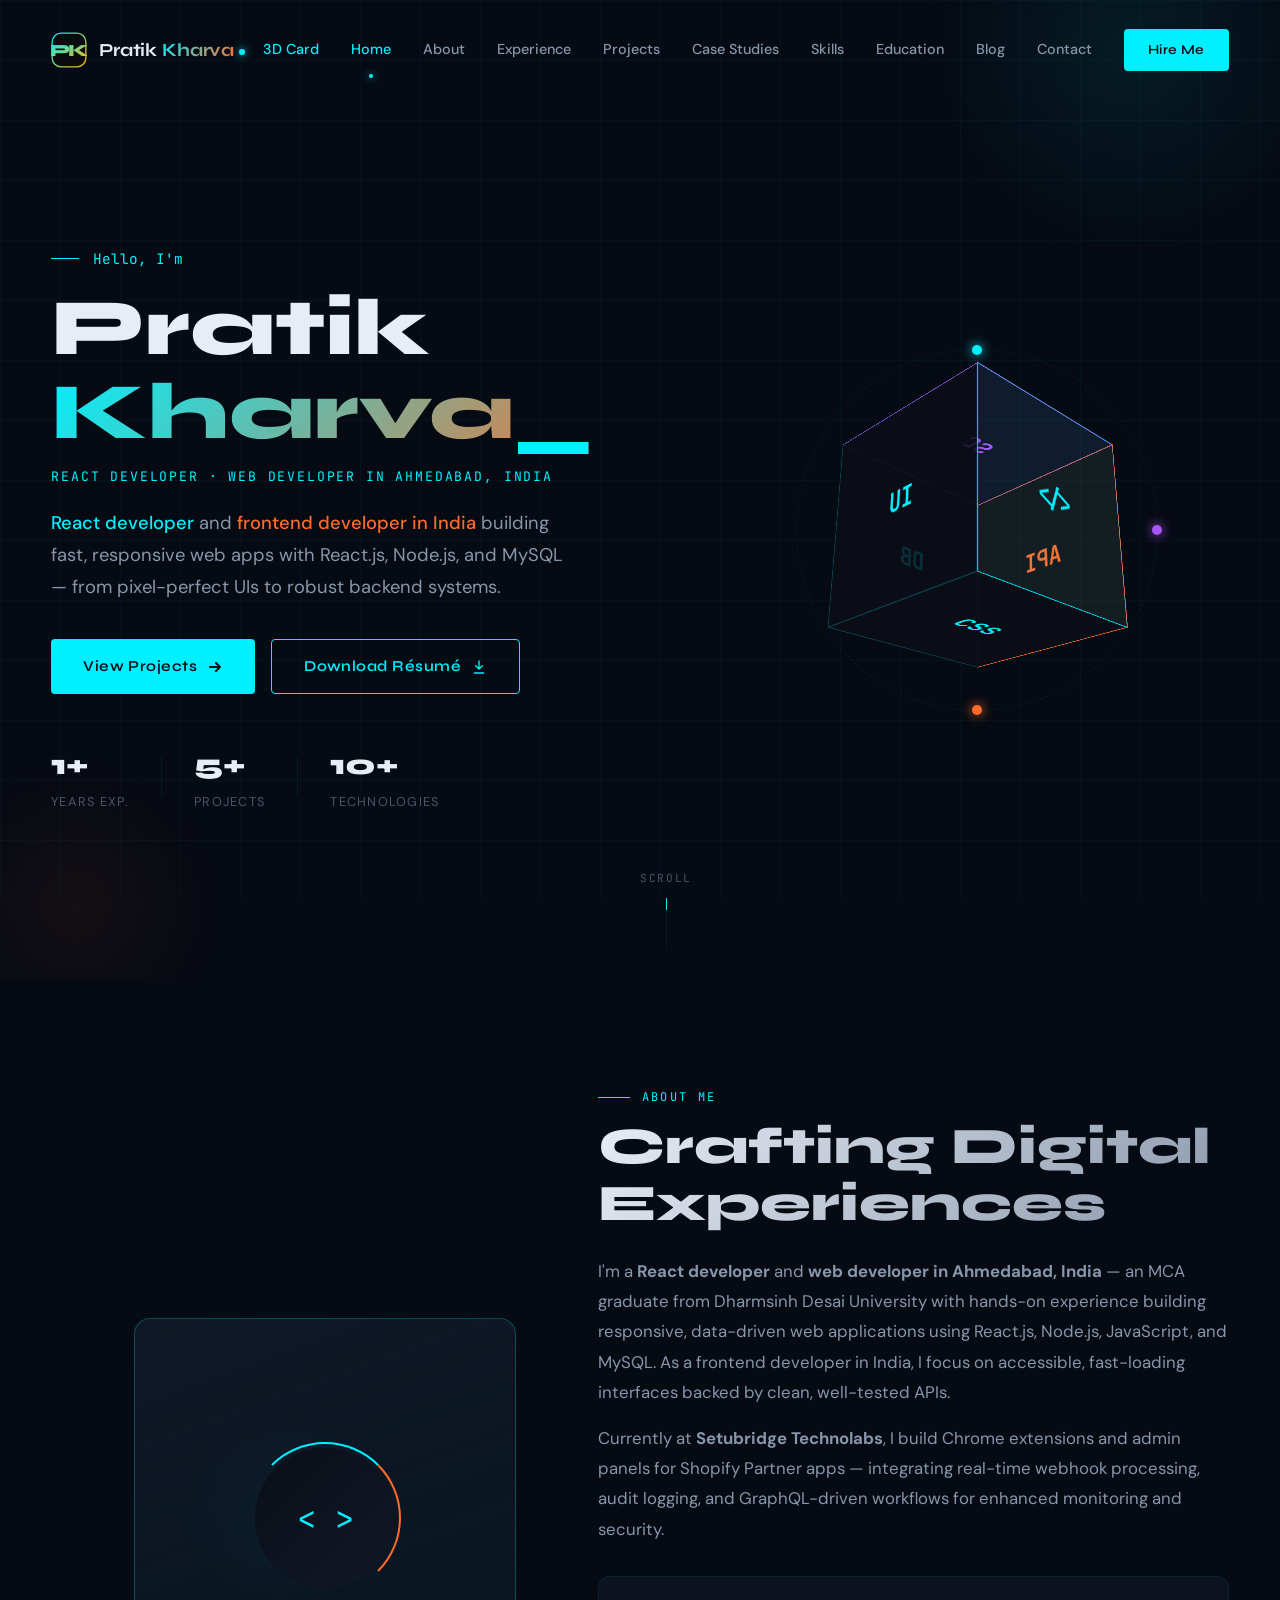
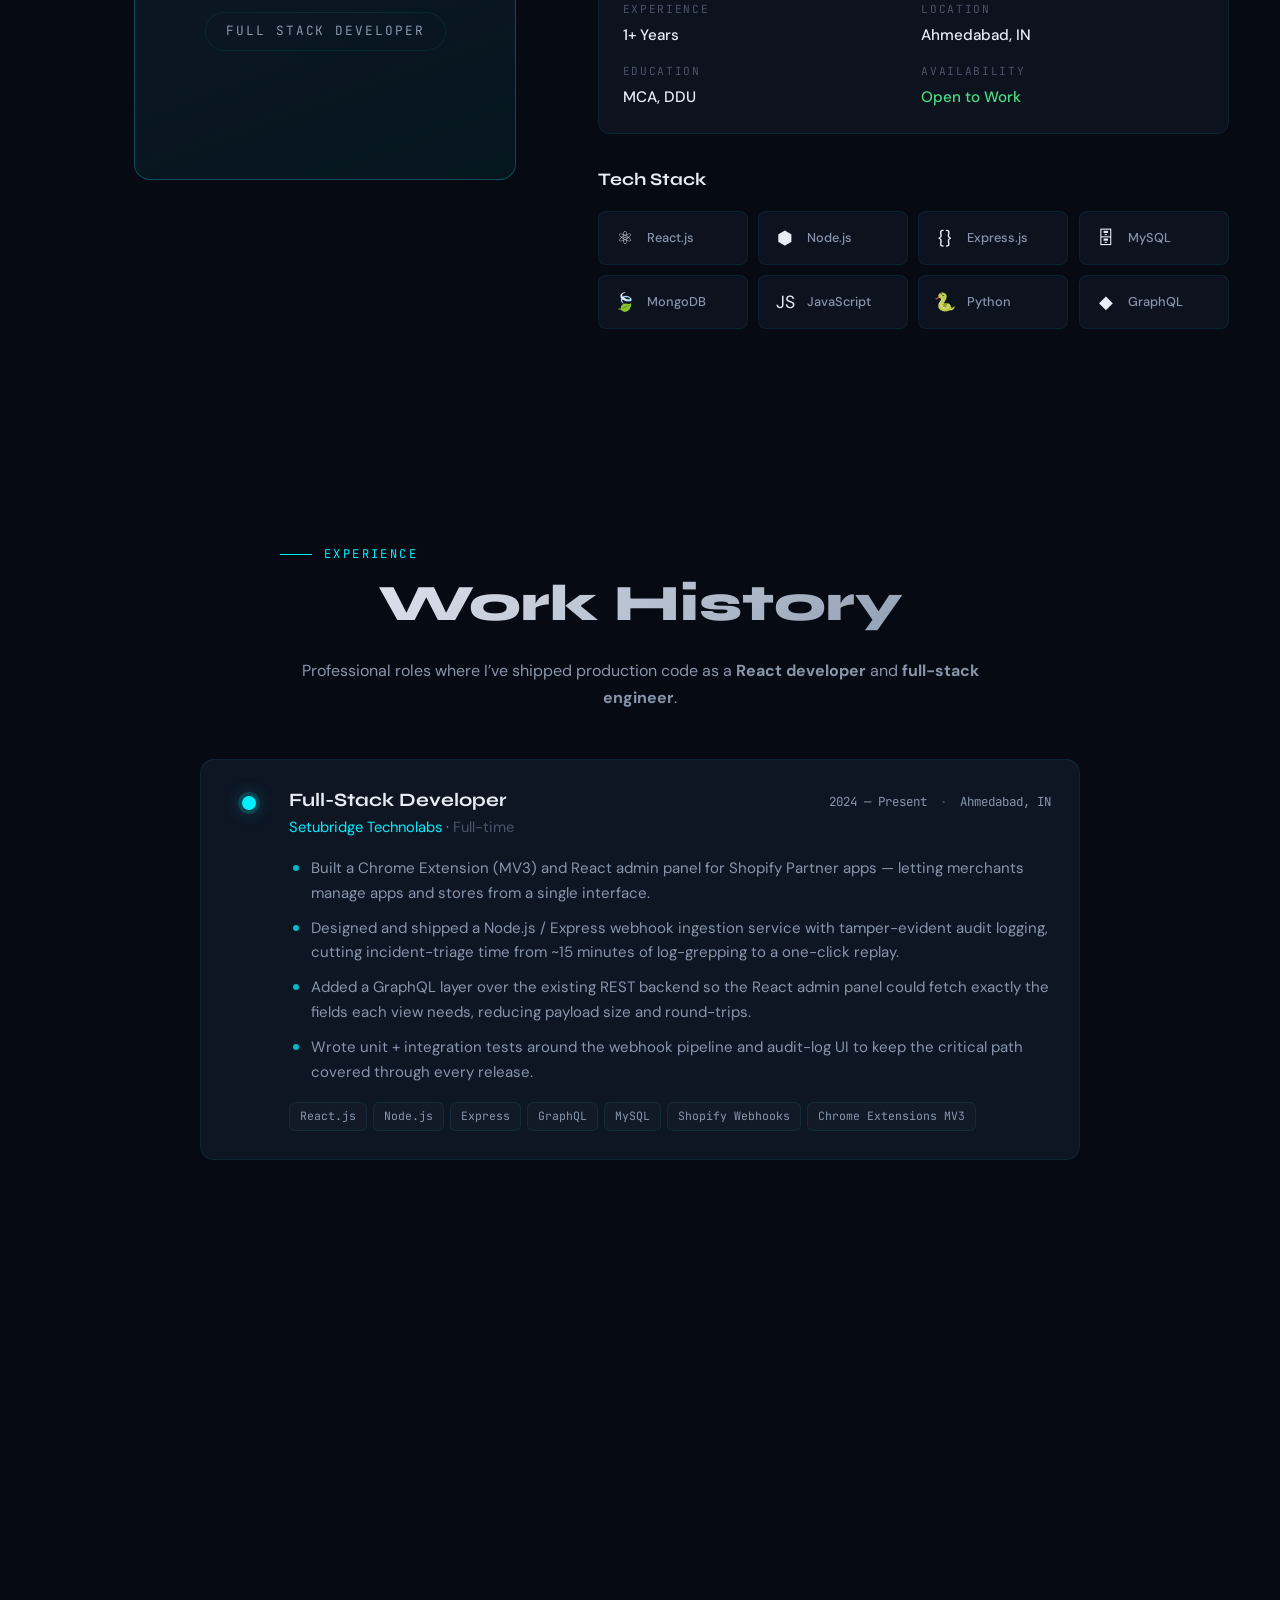
==== commit ed126daf: "update profile.." ====
--- a/website.html
+++ b/website.html
@@ -3,8 +3,8 @@
 <head>
   <meta charset="UTF-8" />
   <meta name="viewport" content="width=device-width, initial-scale=1.0" />
-  <meta name="description" content="React developer portfolio of Pratik Kharva — a web developer in Ahmedabad and frontend developer from India. Browse case studies, blog posts, and projects built with React.js, Node.js, MySQL, and MongoDB. Hire Pratik for freelance or full-time work." />
-  <meta name="keywords" content="Web developer in Ahmedabad, React developer portfolio, Frontend developer India, Pratik Kharva, Pratik Kharva Ahmedabad, Full Stack Developer, React.js Developer, Node.js Developer, Software Developer, MERN Stack Developer, Freelance Developer India, MCA Developer, Setubridge Technolabs, Shopify Developer, Hire React Developer Ahmedabad, React developer India" />
+  <meta name="description" content="React developer portfolio of Pratik Kharva (GitHub: @pratik-kharva27) — a web developer in Ahmedabad and frontend developer from India. Experience, featured projects, case studies, skills, education, and blog posts — built with React.js, Node.js, MySQL, and MongoDB. Hire Pratik for freelance or full-time work." />
+  <meta name="keywords" content="Pratik Kharva, Pratik Kharva27, pratik-kharva27, Pratik Kharva GitHub, Pratik Kharva github.io, Pratik Kharva Ahmedabad, Web developer in Ahmedabad, React developer portfolio, Frontend developer India, Full Stack Developer, React.js Developer, Node.js Developer, Software Developer, MERN Stack Developer, Freelance Developer India, MCA Developer, Setubridge Technolabs, Shopify Developer, Hire React Developer Ahmedabad, React developer India" />
   <meta name="author" content="Pratik Kharva" />
   <meta name="color-scheme" content="dark" />
   <meta name="theme-color" content="#0a0a0f" />
@@ -35,14 +35,14 @@
   <meta property="og:site_name" content="Pratik Kharva — Portfolio" />
   <meta property="og:url" content="https://pratikkharva.github.io/website.html" />
   <meta property="og:title" content="Pratik Kharva — React Developer Portfolio | Web Developer in Ahmedabad" />
-  <meta property="og:description" content="Case studies, blog posts, and projects from a React developer and frontend developer in India — Pratik Kharva, web developer in Ahmedabad. React.js, Node.js, MySQL, MongoDB." />
+  <meta property="og:description" content="Experience, projects, case studies, skills, and blog posts from a React developer and frontend developer in India — Pratik Kharva, web developer in Ahmedabad. React.js, Node.js, MySQL, MongoDB." />
   <meta property="og:image" content="https://pratikkharva.github.io/pratik.jpeg" />
   <meta property="og:image:alt" content="Pratik Kharva — React Developer Portfolio, Web Developer in Ahmedabad" />
   <meta property="og:image:width" content="1200" />
   <meta property="og:image:height" content="630" />
   <meta name="twitter:card" content="summary_large_image" />
   <meta name="twitter:title" content="Pratik Kharva — React Developer Portfolio | Ahmedabad" />
-  <meta name="twitter:description" content="Frontend developer in India &amp; web developer in Ahmedabad. React.js, Node.js, MySQL, MongoDB. Case studies, blog, and projects." />
+  <meta name="twitter:description" content="Frontend developer in India &amp; web developer in Ahmedabad. React.js, Node.js, MySQL, MongoDB. Experience, projects, case studies, and blog." />
   <meta name="twitter:image" content="https://pratikkharva.github.io/pratik.jpeg" />
   <meta name="twitter:image:alt" content="Pratik Kharva — React Developer Portfolio, Web Developer in Ahmedabad" />
 
@@ -64,11 +64,11 @@
     "@graph": [
       {
         "@type": "Person",
-        "@id": "https://pratikkharva.github.io/website.html#pratik",
+        "@id": "https://pratikkharva.github.io/#pratik",
         "name": "Pratik Kharva",
         "givenName": "Pratik",
         "familyName": "Kharva",
-        "alternateName": ["Pratik", "Kharva", "Pratik K."],
+        "alternateName": ["Pratik", "Kharva", "Pratik K.", "Pratik Kharva27", "pratik-kharva27", "@pratik-kharva27"],
         "url": "https://pratikkharva.github.io/website.html",
         "image": "https://pratikkharva.github.io/pratik.jpeg",
         "jobTitle": "Full-Stack Developer",
@@ -112,7 +112,7 @@
         "url": "https://pratikkharva.github.io/",
         "name": "Pratik Kharva — Portfolio",
         "inLanguage": "en",
-        "publisher": { "@id": "https://pratikkharva.github.io/website.html#pratik" }
+        "publisher": { "@id": "https://pratikkharva.github.io/#pratik" }
       },
       {
         "@type": "ProfessionalService",
@@ -137,7 +137,7 @@
           "MySQL &amp; MongoDB Database Design",
           "Shopify App &amp; Chrome Extension Development"
         ],
-        "provider": { "@id": "https://pratikkharva.github.io/website.html#pratik" }
+        "provider": { "@id": "https://pratikkharva.github.io/#pratik" }
       },
       {
         "@type": "BreadcrumbList",
@@ -152,13 +152,13 @@
         "name": "Pratik Kharva — Blog",
         "description": "Articles from a frontend developer in India and web developer in Ahmedabad.",
         "url": "https://pratikkharva.github.io/website.html#blog",
-        "author": { "@id": "https://pratikkharva.github.io/website.html#pratik" },
+        "author": { "@id": "https://pratikkharva.github.io/#pratik" },
         "blogPost": [
           {
             "@type": "BlogPosting",
             "headline": "How I Built a Chrome Extension for Shopify Partners with React & GraphQL",
             "datePublished": "2026-03-18",
-            "author": { "@id": "https://pratikkharva.github.io/website.html#pratik" },
+            "author": { "@id": "https://pratikkharva.github.io/#pratik" },
             "url": "https://pratikkharva.github.io/website.html#blog",
             "image": "https://pratikkharva.github.io/pratik.jpeg",
             "keywords": "React developer portfolio, Chrome extension, Shopify, GraphQL, Node.js"
@@ -167,7 +167,7 @@
             "@type": "BlogPosting",
             "headline": "Designing a MySQL Schema for Role-Based Employee Management",
             "datePublished": "2026-02-02",
-            "author": { "@id": "https://pratikkharva.github.io/website.html#pratik" },
+            "author": { "@id": "https://pratikkharva.github.io/#pratik" },
             "url": "https://pratikkharva.github.io/website.html#blog",
             "image": "https://pratikkharva.github.io/pratik.jpeg",
             "keywords": "MySQL, Node.js, schema design, web developer in Ahmedabad"
@@ -176,64 +176,10 @@
             "@type": "BlogPosting",
             "headline": "Real-Time Webhook Processing with Node.js: A Field Guide",
             "datePublished": "2025-12-10",
-            "author": { "@id": "https://pratikkharva.github.io/website.html#pratik" },
+            "author": { "@id": "https://pratikkharva.github.io/#pratik" },
             "url": "https://pratikkharva.github.io/website.html#blog",
             "image": "https://pratikkharva.github.io/pratik.jpeg",
             "keywords": "Node.js, webhooks, backend, frontend developer India"
-          }
-        ]
-      },
-      {
-        "@type": "FAQPage",
-        "@id": "https://pratikkharva.github.io/website.html#faq",
-        "mainEntity": [
-          {
-            "@type": "Question",
-            "name": "Are you available for freelance or full-time React developer work?",
-            "acceptedAnswer": {
-              "@type": "Answer",
-              "text": "Yes. I'm currently open to both freelance engagements and full-time roles as a React developer, frontend developer, or full-stack engineer. I'm based in Ahmedabad, India, and work comfortably with remote teams across time zones."
-            }
-          },
-          {
-            "@type": "Question",
-            "name": "What tech stack do you specialise in as a web developer in Ahmedabad?",
-            "acceptedAnswer": {
-              "@type": "Answer",
-              "text": "React.js for UIs, Node.js with Express for APIs, and MySQL or MongoDB for storage. I also work with GraphQL, REST, JavaScript, Python, and Chrome Extension MV3 when projects call for it."
-            }
-          },
-          {
-            "@type": "Question",
-            "name": "How much experience do you have?",
-            "acceptedAnswer": {
-              "@type": "Answer",
-              "text": "Over a year of hands-on production experience — currently at Setubridge Technolabs shipping Chrome extensions and admin panels for Shopify Partner apps — plus multiple full-stack academic and personal projects. MCA from Dharmsinh Desai University, BCA from Sardar Patel University."
-            }
-          },
-          {
-            "@type": "Question",
-            "name": "Do you build mobile-responsive, SEO-friendly websites?",
-            "acceptedAnswer": {
-              "@type": "Answer",
-              "text": "Yes. Every site I ship is fully responsive, touch-friendly, and built with semantic HTML, proper heading hierarchy, and structured data so search engines can crawl and rank it."
-            }
-          },
-          {
-            "@type": "Question",
-            "name": "What is your typical turnaround and working style?",
-            "acceptedAnswer": {
-              "@type": "Answer",
-              "text": "I reply to new enquiries within 24 hours. For short projects I work in weekly sprints with clear deliverables; for longer engagements I fit into the team's existing process (stand-ups, PR reviews, sprint planning)."
-            }
-          },
-          {
-            "@type": "Question",
-            "name": "How do I hire you or start a project?",
-            "acceptedAnswer": {
-              "@type": "Answer",
-              "text": "Use the contact form on the portfolio or email pratikkharva01@gmail.com. You can also reach me on LinkedIn at linkedin.com/in/pratik-kharva-277143243 or review code at github.com/pratik-kharva27."
-            }
           }
         ]
       }
@@ -274,13 +220,22 @@
       </a>
 
       <div class="navbar__links">
+        <a href="./index.html" class="navbar__link navbar__link--external" aria-label="View 3D Profile Card">
+          <!-- <svg class="navbar__link-icon" viewBox="0 0 24 24" width="14" height="14" fill="none" stroke="currentColor" stroke-width="1.8" stroke-linecap="round" stroke-linejoin="round" aria-hidden="true" focusable="false">
+            <rect x="3" y="5" width="18" height="14" rx="2"/>
+            <circle cx="9" cy="11" r="2"/>
+            <path d="M14 10h4M14 13h4M7 16h10"/>
+          </svg> -->
+          3D Card
+        </a>
         <a href="#hero" class="navbar__link navbar__link--active">Home</a>
         <a href="#about" class="navbar__link">About</a>
+        <a href="#experience" class="navbar__link">Experience</a>
         <a href="#projects" class="navbar__link">Projects</a>
         <a href="#case-studies" class="navbar__link">Case Studies</a>
         <a href="#skills" class="navbar__link">Skills</a>
+        <a href="#education" class="navbar__link">Education</a>
         <a href="#blog" class="navbar__link">Blog</a>
-        <a href="#faq" class="navbar__link">FAQ</a>
         <a href="#contact" class="navbar__link">Contact</a>
         <a href="#contact" class="glow-btn navbar__cta">Hire Me</a>
       </div>
@@ -497,6 +452,58 @@
     </section>
 
     <!-- ══════════════════════════════════════════
+         Experience Section
+         ══════════════════════════════════════════ -->
+    <section id="experience" class="experience" aria-labelledby="experience-title">
+      <div class="container">
+        <header class="experience__header reveal">
+          <p class="section-label">Experience</p>
+          <h2 class="section-title" id="experience-title">Work History</h2>
+          <p class="experience__lead">
+            Professional roles where I’ve shipped production code as a
+            <strong>React developer</strong> and <strong>full-stack engineer</strong>.
+          </p>
+        </header>
+
+        <ol class="experience__list reveal reveal-delay-1">
+
+          <li class="experience-item glass-card">
+            <div class="experience-item__timeline" aria-hidden="true">
+              <span class="experience-item__dot"></span>
+              <span class="experience-item__line"></span>
+            </div>
+            <div class="experience-item__body">
+              <header class="experience-item__head">
+                <div>
+                  <h3 class="experience-item__role">Full-Stack Developer</h3>
+                  <p class="experience-item__company">
+                    <a href="https://www.setubridge.com/" target="_blank" rel="noopener noreferrer">Setubridge Technolabs</a>
+                    &middot; <span class="experience-item__type">Full-time</span>
+                  </p>
+                </div>
+                <div class="experience-item__meta">
+                  <time datetime="2024">2024</time> &mdash; <span>Present</span>
+                  <span class="experience-item__dot-sep" aria-hidden="true">&middot;</span>
+                  <span>Ahmedabad, IN</span>
+                </div>
+              </header>
+              <ul class="experience-item__bullets">
+                <li>Built a Chrome Extension (MV3) and React admin panel for Shopify Partner apps &mdash; letting merchants manage apps and stores from a single interface.</li>
+                <li>Designed and shipped a Node.js / Express webhook ingestion service with tamper-evident audit logging, cutting incident-triage time from ~15 minutes of log-grepping to a one-click replay.</li>
+                <li>Added a GraphQL layer over the existing REST backend so the React admin panel could fetch exactly the fields each view needs, reducing payload size and round-trips.</li>
+                <li>Wrote unit + integration tests around the webhook pipeline and audit-log UI to keep the critical path covered through every release.</li>
+              </ul>
+              <ul class="experience-item__tech" aria-label="Technologies used">
+                <li>React.js</li><li>Node.js</li><li>Express</li><li>GraphQL</li><li>MySQL</li><li>Shopify Webhooks</li><li>Chrome Extensions MV3</li>
+              </ul>
+            </div>
+          </li>
+
+        </ol>
+      </div>
+    </section>
+
+    <!-- ══════════════════════════════════════════
          Projects Section
          ══════════════════════════════════════════ -->
     <section id="projects" class="projects">
@@ -666,7 +673,7 @@
               <div class="case-study__block">
                 <h4 class="case-study__block-title">Tech</h4>
                 <ul class="case-study__tech">
-                  <li>JavaScript (vanilla)</li><li>HTML5</li><li>CSS3</li>
+                  <li>JavaScript (vanilla)</li><li>HTML5</li><li>CSS</li>
                   <li>jQuery</li><li>localStorage</li>
                 </ul>
               </div>
@@ -732,30 +739,83 @@
           </div>
         </div>
 
-        <!-- Skill Bars -->
-        <div class="skills__detail reveal reveal-delay-2">
-          <div class="skills__tabs">
-            <button class="skills__tab skills__tab--active">
-              <svg viewBox="0 0 48 48" class="skills__3d-icon skills__3d-icon--cyan"><rect x="4" y="4" width="40" height="40" rx="6" fill="none" stroke="currentColor" stroke-width="2"/><path d="M16 18l-6 6 6 6M32 18l6 6-6 6M22 34l4-20" stroke="currentColor" stroke-width="2" stroke-linecap="round" stroke-linejoin="round"/></svg>
+        <!-- Skill Tabs -->
+        <div class="skills__detail reveal reveal-delay-2 visible">
+          <div class="skills__tabs" role="tablist" aria-label="Skill categories">
+            <button class="skills__tab skills__tab--active" role="tab" aria-selected="true" data-tab="0">
+              <svg viewBox="0 0 48 48" class="skills__3d-icon skills__3d-icon--cyan" aria-hidden="true"><rect x="4" y="4" width="40" height="40" rx="6" fill="none" stroke="currentColor" stroke-width="2"/><path d="M16 18l-6 6 6 6M32 18l6 6-6 6M22 34l4-20" stroke="currentColor" stroke-width="2" stroke-linecap="round" stroke-linejoin="round"/></svg>
               <span>Frontend</span>
             </button>
-            <button class="skills__tab">
-              <svg viewBox="0 0 48 48" class="skills__3d-icon skills__3d-icon--amber"><path d="M24 4l18 10v20L24 44 6 34V14z" fill="none" stroke="currentColor" stroke-width="2"/><path d="M24 4v20m0 0l18-10m-18 10L6 14" stroke="currentColor" stroke-width="2" stroke-linejoin="round"/></svg>
+            <button class="skills__tab" role="tab" aria-selected="false" data-tab="1">
+              <svg viewBox="0 0 48 48" class="skills__3d-icon skills__3d-icon--amber" aria-hidden="true"><path d="M24 4l18 10v20L24 44 6 34V14z" fill="none" stroke="currentColor" stroke-width="2"/><path d="M24 4v20m0 0l18-10m-18 10L6 14" stroke="currentColor" stroke-width="2" stroke-linejoin="round"/></svg>
               <span>Backend</span>
             </button>
-            <button class="skills__tab">
-              <svg viewBox="0 0 48 48" class="skills__3d-icon skills__3d-icon--purple"><ellipse cx="24" cy="12" rx="16" ry="6" fill="none" stroke="currentColor" stroke-width="2"/><path d="M8 12v24c0 3.3 7.2 6 16 6s16-2.7 16-6V12" fill="none" stroke="currentColor" stroke-width="2"/><path d="M8 24c0 3.3 7.2 6 16 6s16-2.7 16-6" fill="none" stroke="currentColor" stroke-width="2"/></svg>
+            <button class="skills__tab" role="tab" aria-selected="false" data-tab="2">
+              <svg viewBox="0 0 48 48" class="skills__3d-icon skills__3d-icon--purple" aria-hidden="true"><ellipse cx="24" cy="12" rx="16" ry="6" fill="none" stroke="currentColor" stroke-width="2"/><path d="M8 12v24c0 3.3 7.2 6 16 6s16-2.7 16-6V12" fill="none" stroke="currentColor" stroke-width="2"/><path d="M8 24c0 3.3 7.2 6 16 6s16-2.7 16-6" fill="none" stroke="currentColor" stroke-width="2"/></svg>
               <span>Database</span>
             </button>
-            <button class="skills__tab">
-              <svg viewBox="0 0 48 48" class="skills__3d-icon skills__3d-icon--green"><circle cx="24" cy="24" r="8" fill="none" stroke="currentColor" stroke-width="2"/><path d="M24 4v8M24 36v8M4 24h8M36 24h8M9.9 9.9l5.6 5.6M32.5 32.5l5.6 5.6M9.9 38.1l5.6-5.6M32.5 15.5l5.6-5.6" stroke="currentColor" stroke-width="2" stroke-linecap="round"/></svg>
+            <button class="skills__tab" role="tab" aria-selected="false" data-tab="3">
+              <svg viewBox="0 0 48 48" class="skills__3d-icon skills__3d-icon--green" aria-hidden="true"><circle cx="24" cy="24" r="8" fill="none" stroke="currentColor" stroke-width="2"/><path d="M24 4v8M24 36v8M4 24h8M36 24h8M9.9 9.9l5.6 5.6M32.5 32.5l5.6 5.6M9.9 38.1l5.6-5.6M32.5 15.5l5.6-5.6" stroke="currentColor" stroke-width="2" stroke-linecap="round"/></svg>
               <span>Tools &amp; DevOps</span>
             </button>
           </div>
 
-          <div class="skills__bars-wrap">
-            <!-- Rendered by JavaScript -->
-          </div>
+          <div class="skills__panel" role="tabpanel" aria-live="polite">
+            <!-- Icon grid rendered by JavaScript -->
+          </div>
+        </div>
+      </div>
+    </section>
+
+    <!-- ══════════════════════════════════════════
+         Education Section
+         ══════════════════════════════════════════ -->
+    <section id="education" class="education" aria-labelledby="education-title">
+      <div class="container">
+        <header class="education__header reveal">
+          <p class="section-label">Education</p>
+          <h2 class="section-title" id="education-title">Academic Background</h2>
+        </header>
+
+        <div class="education__grid reveal reveal-delay-1">
+
+          <article class="edu-card glass-card">
+            <div class="edu-card__icon" aria-hidden="true">
+              <svg viewBox="0 0 24 24" fill="none" stroke="currentColor" stroke-width="1.7" stroke-linecap="round" stroke-linejoin="round"><path d="M22 10 12 5 2 10l10 5 10-5Z"/><path d="M6 12v5a6 6 0 0 0 12 0v-5"/><path d="M22 10v6"/></svg>
+            </div>
+            <div class="edu-card__body">
+              <h3 class="edu-card__degree">Master of Computer Applications (MCA)</h3>
+              <p class="edu-card__school">
+                <a href="https://en.wikipedia.org/wiki/Dharmsinh_Desai_University" target="_blank" rel="noopener noreferrer">Dharmsinh Desai University</a>
+                &middot; Nadiad, Gujarat
+              </p>
+              <p class="edu-card__meta"><time>2022 &mdash; 2024</time></p>
+              <p class="edu-card__notes">
+                Advanced software engineering, databases, and distributed-systems
+                coursework. Capstone project: full-stack employee management
+                platform (React + Node.js + MySQL).
+              </p>
+            </div>
+          </article>
+
+          <article class="edu-card glass-card">
+            <div class="edu-card__icon" aria-hidden="true">
+              <svg viewBox="0 0 24 24" fill="none" stroke="currentColor" stroke-width="1.7" stroke-linecap="round" stroke-linejoin="round"><path d="M22 10 12 5 2 10l10 5 10-5Z"/><path d="M6 12v5a6 6 0 0 0 12 0v-5"/><path d="M22 10v6"/></svg>
+            </div>
+            <div class="edu-card__body">
+              <h3 class="edu-card__degree">Bachelor of Computer Applications (BCA)</h3>
+              <p class="edu-card__school">
+                <a href="https://en.wikipedia.org/wiki/Sardar_Patel_University" target="_blank" rel="noopener noreferrer">Sardar Patel University</a>
+                &middot; Vallabh Vidyanagar, Gujarat
+              </p>
+              <p class="edu-card__meta"><time>2019 &mdash; 2022</time></p>
+              <p class="edu-card__notes">
+                Core programming, databases, and web technologies. Graduation
+                project: college management system built in vanilla JavaScript.
+              </p>
+            </div>
+          </article>
+
         </div>
       </div>
     </section>
@@ -846,104 +906,6 @@
               <svg width="14" height="14" viewBox="0 0 24 24" fill="none" stroke="currentColor" stroke-width="2" stroke-linecap="round" stroke-linejoin="round" aria-hidden="true" focusable="false"><path d="M5 12h14M13 6l6 6-6 6"/></svg>
             </a>
           </article>
-
-        </div>
-      </div>
-    </section>
-
-    <!-- ══════════════════════════════════════════
-         FAQ Section
-         ══════════════════════════════════════════ -->
-    <section id="faq" class="faq" aria-labelledby="faq-title">
-      <div class="container">
-        <header class="faq__header reveal">
-          <p class="section-label">FAQ</p>
-          <h2 class="section-title" id="faq-title">Frequently Asked Questions</h2>
-          <p class="faq__lead">
-            Quick answers for teams and founders looking to hire a
-            <strong>React developer</strong> or <strong>frontend developer in India</strong>.
-          </p>
-        </header>
-
-        <div class="faq__list reveal reveal-delay-1">
-
-          <details class="faq-item" name="faq">
-            <summary class="faq-item__q">
-              <span>Are you available for freelance or full-time React developer work?</span>
-              <svg class="faq-item__chev" width="18" height="18" viewBox="0 0 24 24" fill="none" stroke="currentColor" stroke-width="2" stroke-linecap="round" stroke-linejoin="round" aria-hidden="true" focusable="false"><path d="M6 9l6 6 6-6"/></svg>
-            </summary>
-            <div class="faq-item__a">
-              <p>Yes. I'm currently open to both freelance engagements and
-              full-time roles as a React developer, frontend developer, or
-              full-stack engineer. I'm based in Ahmedabad, India, and work
-              comfortably with remote teams across time zones.</p>
-            </div>
-          </details>
-
-          <details class="faq-item" name="faq">
-            <summary class="faq-item__q">
-              <span>What tech stack do you specialise in as a web developer in Ahmedabad?</span>
-              <svg class="faq-item__chev" width="18" height="18" viewBox="0 0 24 24" fill="none" stroke="currentColor" stroke-width="2" stroke-linecap="round" stroke-linejoin="round" aria-hidden="true" focusable="false"><path d="M6 9l6 6 6-6"/></svg>
-            </summary>
-            <div class="faq-item__a">
-              <p>React.js for UIs, Node.js + Express for APIs, and MySQL or
-              MongoDB for storage. I also work with GraphQL, REST, JavaScript,
-              Python, and Chrome Extension MV3 when projects call for it.</p>
-            </div>
-          </details>
-
-          <details class="faq-item" name="faq">
-            <summary class="faq-item__q">
-              <span>How much experience do you have?</span>
-              <svg class="faq-item__chev" width="18" height="18" viewBox="0 0 24 24" fill="none" stroke="currentColor" stroke-width="2" stroke-linecap="round" stroke-linejoin="round" aria-hidden="true" focusable="false"><path d="M6 9l6 6 6-6"/></svg>
-            </summary>
-            <div class="faq-item__a">
-              <p>Over a year of hands-on production experience &mdash; currently
-              at Setubridge Technolabs shipping Chrome extensions and admin
-              panels for Shopify Partner apps &mdash; plus multiple full-stack
-              academic and personal projects (MCA from Dharmsinh Desai
-              University, BCA from Sardar Patel University).</p>
-            </div>
-          </details>
-
-          <details class="faq-item" name="faq">
-            <summary class="faq-item__q">
-              <span>Do you build mobile-responsive, SEO-friendly websites?</span>
-              <svg class="faq-item__chev" width="18" height="18" viewBox="0 0 24 24" fill="none" stroke="currentColor" stroke-width="2" stroke-linecap="round" stroke-linejoin="round" aria-hidden="true" focusable="false"><path d="M6 9l6 6 6-6"/></svg>
-            </summary>
-            <div class="faq-item__a">
-              <p>Yes. Every site I ship is fully responsive, touch-friendly,
-              and built with semantic HTML, proper heading hierarchy, and
-              structured data so search engines can crawl and rank it. This
-              portfolio itself is a working example.</p>
-            </div>
-          </details>
-
-          <details class="faq-item" name="faq">
-            <summary class="faq-item__q">
-              <span>What's your typical turnaround and working style?</span>
-              <svg class="faq-item__chev" width="18" height="18" viewBox="0 0 24 24" fill="none" stroke="currentColor" stroke-width="2" stroke-linecap="round" stroke-linejoin="round" aria-hidden="true" focusable="false"><path d="M6 9l6 6 6-6"/></svg>
-            </summary>
-            <div class="faq-item__a">
-              <p>I reply to new enquiries within 24 hours. For short projects
-              I work in weekly sprints with clear deliverables; for longer
-              engagements I fit into the team's existing process (stand-ups,
-              PR reviews, sprint planning).</p>
-            </div>
-          </details>
-
-          <details class="faq-item" name="faq">
-            <summary class="faq-item__q">
-              <span>How do I hire you or start a project?</span>
-              <svg class="faq-item__chev" width="18" height="18" viewBox="0 0 24 24" fill="none" stroke="currentColor" stroke-width="2" stroke-linecap="round" stroke-linejoin="round" aria-hidden="true" focusable="false"><path d="M6 9l6 6 6-6"/></svg>
-            </summary>
-            <div class="faq-item__a">
-              <p>The fastest way is the <a href="#contact">contact form below</a>
-              or email <a href="mailto:pratikkharva01@gmail.com">pratikkharva01@gmail.com</a>.
-              You can also reach me on <a href="https://linkedin.com/in/pratik-kharva-277143243" target="_blank" rel="noopener noreferrer">LinkedIn</a>
-              or review my code on <a href="https://github.com/pratik-kharva27" target="_blank" rel="noopener noreferrer">GitHub</a>.</p>
-            </div>
-          </details>
 
         </div>
       </div>
--- a/website.css
+++ b/website.css
@@ -46,7 +46,7 @@
 *, *::before, *::after {
   margin: 0;
   padding: 0;
-  box-sizing: border-box;
+  /* box-sizing: border-box;   sparrow */
 }
 
 html {
@@ -364,7 +364,7 @@
 .navbar__links {
   display: flex;
   align-items: center;
-  gap: 8px;
+  /* gap: 8px;  sparrow*/
 }
 
 .navbar__link {
@@ -385,6 +385,28 @@
 
 .navbar__link--active {
   color: var(--cyan);
+}
+
+.navbar__link--external {
+  display: inline-flex;
+  align-items: center;
+  gap: 6px;
+  color: var(--cyan);
+}
+
+.navbar__link--external:hover {
+  color: var(--cyan);
+  background: rgba(0, 240, 255, 0.08);
+}
+
+.navbar__link-icon {
+  flex-shrink: 0;
+  opacity: 0.9;
+  transition: transform 0.3s var(--ease-out-expo);
+}
+
+.navbar__link--external:hover .navbar__link-icon {
+  transform: translate(1px, -1px);
 }
 
 .navbar__link--active::after {
@@ -977,7 +999,8 @@
 }
 
 .projects__header {
-  display: flex;
+  /* display: flex; sparrow*/
+  display: block; /* sparrow */
   justify-content: space-between;
   align-items: flex-end;
   margin-bottom: 48px;
@@ -1240,115 +1263,163 @@
   background: var(--bg-glass);
   border: 1px solid var(--border-subtle);
   border-radius: 16px;
-  padding: 36px;
-  display: grid;
-  grid-template-columns: 220px 1fr;
-  gap: 40px;
-}
-
-/* Tabs */
+  padding: 28px 28px 32px;
+  display: flex;
+  flex-direction: column;
+  gap: 24px;
+  --accent: var(--cyan);
+  --accent-glow: rgba(0, 240, 255, 0.14);
+  transition: border-color 0.4s ease;
+}
+.skills__detail[data-active-color="cyan"]   { --accent: var(--cyan);   --accent-glow: rgba(0, 240, 255, 0.14); }
+.skills__detail[data-active-color="amber"]  { --accent: var(--amber);  --accent-glow: rgba(255, 107, 43, 0.16); }
+.skills__detail[data-active-color="purple"] { --accent: var(--purple); --accent-glow: rgba(168, 85, 247, 0.16); }
+.skills__detail[data-active-color="green"]  { --accent: #4ade80;       --accent-glow: rgba(74, 222, 128, 0.16); }
+
+/* Horizontal tabs */
 .skills__tabs {
   display: flex;
-  flex-direction: column;
+  flex-wrap: wrap;
   gap: 8px;
+  padding: 6px;
+  background: var(--bg-surface);
+  border: 1px solid var(--border-subtle);
+  border-radius: 14px;
+  position: relative;
 }
 
 .skills__tab {
-  display: flex;
-  align-items: center;
-  gap: 14px;
-  padding: 14px 18px;
+  flex: 1 1 auto;
+  display: inline-flex;
+  align-items: center;
+  justify-content: center;
+  gap: 10px;
+  padding: 12px 18px;
   border-radius: 10px;
   font-size: 0.9rem;
   font-weight: 500;
   color: var(--text-secondary);
+  background: transparent;
   border: 1px solid transparent;
-  transition: all 0.3s ease;
-  text-align: left;
+  transition: color 0.25s ease, background 0.25s ease, border-color 0.25s ease, transform 0.25s ease;
+  cursor: pointer;
+  white-space: nowrap;
 }
 
 .skills__tab:hover {
   color: var(--text-primary);
-  background: rgba(0, 240, 255, 0.04);
+  background: rgba(255, 255, 255, 0.03);
 }
 
 .skills__tab--active {
-  color: var(--cyan);
-  background: rgba(0, 240, 255, 0.06);
-  border-color: var(--border-glow);
+  color: var(--accent);
+  background: var(--accent-glow);
+  border-color: color-mix(in srgb, var(--accent) 35%, transparent);
+  box-shadow: 0 4px 18px -8px var(--accent);
 }
 
 .skills__3d-icon {
+  width: 22px;
+  height: 22px;
+  flex-shrink: 0;
+  transition: transform 0.3s var(--ease-out-expo);
+}
+.skills__tab--active .skills__3d-icon { transform: rotate(-4deg) scale(1.08); }
+
+.skills__3d-icon--cyan   { color: var(--cyan); }
+.skills__3d-icon--amber  { color: var(--amber); }
+.skills__3d-icon--purple { color: var(--purple); }
+.skills__3d-icon--green  { color: #4ade80; }
+
+/* Panel */
+.skills__panel {
+  min-height: 180px;
+  transition: opacity 0.22s ease, transform 0.22s ease;
+}
+.skills__panel--leaving {
+  opacity: 0;
+  transform: translateY(4px);
+}
+
+.skills__icon-grid {
+  list-style: none;
+  margin: 0;
+  padding: 0;
+  display: grid;
+  grid-template-columns: repeat(auto-fit, minmax(128px, 1fr));
+  gap: 14px;
+}
+
+.skills__icon-item {
+  --delay: 0ms;
+  display: flex;
+  flex-direction: column;
+  align-items: center;
+  justify-content: center;
+  gap: 12px;
+  padding: 22px 12px 18px;
+  background: var(--bg-surface);
+  border: 1px solid var(--border-subtle);
+  border-radius: 12px;
+  text-align: center;
+  cursor: default;
+  transition: transform 0.3s var(--ease-out-expo),
+              border-color 0.3s ease,
+              background 0.3s ease,
+              box-shadow 0.3s ease;
+  animation: skillIconIn 0.45s var(--ease-out-expo) var(--delay) both;
+}
+
+@keyframes skillIconIn {
+  from { opacity: 0; transform: translateY(8px) scale(0.96); }
+  to   { opacity: 1; transform: translateY(0)   scale(1); }
+}
+
+.skills__icon-item:hover {
+  transform: translateY(-4px);
+  border-color: color-mix(in srgb, var(--accent) 45%, transparent);
+  background: color-mix(in srgb, var(--accent) 6%, var(--bg-surface));
+  box-shadow: 0 12px 30px -18px var(--accent);
+}
+
+.skills__icon-wrap {
+  width: 52px;
+  height: 52px;
+  display: flex;
+  align-items: center;
+  justify-content: center;
+  border-radius: 12px;
+  background: rgba(255, 255, 255, 0.03);
+  border: 1px solid var(--border-subtle);
+  transition: transform 0.3s var(--ease-out-expo), border-color 0.3s ease;
+}
+.skills__icon-item:hover .skills__icon-wrap {
+  transform: scale(1.06);
+  border-color: color-mix(in srgb, var(--accent) 40%, transparent);
+}
+
+.skills__icon-img {
+  width: 32px;
+  height: 32px;
+  display: block;
+}
+
+.skills__icon-svg {
+  display: inline-flex;
   width: 28px;
   height: 28px;
-  flex-shrink: 0;
-}
-
-.skills__3d-icon--cyan { color: var(--cyan); }
-.skills__3d-icon--amber { color: var(--amber); }
-.skills__3d-icon--purple { color: var(--purple); }
-.skills__3d-icon--green { color: #4ade80; }
-
-/* Bars */
-.skills__bars-wrap {
-  display: flex;
-  flex-direction: column;
-  gap: 20px;
-  justify-content: center;
-}
-
-.skills__bar-item {
-  animation: barSlideIn 0.5s var(--ease-out-expo) var(--delay, 0s) both;
-}
-
-@keyframes barSlideIn {
-  from { opacity: 0; transform: translateX(-10px); }
-  to { opacity: 1; transform: translateX(0); }
-}
-
-.skills__bar-header {
-  display: flex;
-  justify-content: space-between;
-  margin-bottom: 8px;
-}
-
-.skills__bar-name {
-  font-size: 0.88rem;
+}
+.skills__icon-svg svg { width: 100%; height: 100%; }
+.skills__icon-svg--cyan   { color: var(--cyan); }
+.skills__icon-svg--amber  { color: var(--amber); }
+.skills__icon-svg--purple { color: var(--purple); }
+.skills__icon-svg--green  { color: #4ade80; }
+
+.skills__icon-name {
+  font-size: 0.85rem;
   font-weight: 500;
   color: var(--text-primary);
-}
-
-.skills__bar-pct {
-  font-family: var(--font-mono);
-  font-size: 0.8rem;
-  color: var(--cyan);
-}
-
-.skills__bar-track {
-  width: 100%;
-  height: 6px;
-  background: var(--bg-surface);
-  border-radius: 3px;
-  overflow: hidden;
-}
-
-.skills__bar-fill {
-  height: 100%;
-  background: linear-gradient(90deg, var(--cyan) 0%, var(--amber) 100%);
-  border-radius: 3px;
-  transition: width 0.6s ease-out var(--delay, 0s);
-  position: relative;
-}
-
-.skills__bar-fill::after {
-  content: '';
-  position: absolute;
-  right: 0;
-  top: -2px;
-  width: 10px;
-  height: 10px;
-  border-radius: 50%;
-  background: var(--amber);
+  letter-spacing: 0.01em;
 }
 
 /* ══════════════════════════════════════════
@@ -1787,26 +1858,31 @@
 
   .skills__services { grid-template-columns: 1fr; }
   .skills__detail {
-    grid-template-columns: 1fr;
-    gap: 24px;
-    padding: 24px;
+    gap: 20px;
+    padding: 20px 18px 22px;
   }
   .skills__tabs {
-    flex-direction: row;
+    gap: 4px;
+    padding: 4px;
     overflow-x: auto;
-    gap: 6px;
-    padding-bottom: 8px;
-  }
+    scrollbar-width: none;
+    flex-wrap: nowrap;
+  }
+  .skills__tabs::-webkit-scrollbar { display: none; }
   .skills__tab {
-    flex-shrink: 0;
+    flex: 0 0 auto;
     padding: 10px 14px;
     font-size: 0.82rem;
-  }
-  .skills__tab span { display: none; }
-  .skills__3d-icon {
-    width: 32px;
-    height: 32px;
-  }
+    gap: 8px;
+  }
+  .skills__3d-icon { width: 20px; height: 20px; }
+  .skills__icon-grid {
+    grid-template-columns: repeat(auto-fit, minmax(104px, 1fr));
+    gap: 10px;
+  }
+  .skills__icon-item { padding: 18px 8px 14px; gap: 10px; }
+  .skills__icon-wrap { width: 46px; height: 46px; }
+  .skills__icon-img  { width: 28px; height: 28px; }
 
   .contact__form-body { padding: 24px; }
   .contact__socials { flex-wrap: wrap; }
@@ -1974,6 +2050,259 @@
 }
 
 /* ══════════════════════════════════════════
+   Experience Section
+   ══════════════════════════════════════════ */
+
+.experience {
+  padding: var(--section-pad) 0;
+  position: relative;
+}
+
+.experience__header {
+  max-width: 720px;
+  margin: 0 auto 48px;
+  text-align: center;
+}
+
+.experience__lead {
+  margin-top: 16px;
+  color: var(--text-secondary);
+  line-height: 1.7;
+  font-size: 1rem;
+}
+
+.experience__list {
+  list-style: none;
+  margin: 0 auto;
+  padding: 0;
+  max-width: 880px;
+  display: flex;
+  flex-direction: column;
+  gap: 24px;
+}
+
+.experience-item {
+  display: grid;
+  grid-template-columns: 40px 1fr;
+  gap: 20px;
+  padding: 28px;
+  border-radius: 14px;
+  position: relative;
+}
+
+.experience-item__timeline {
+  position: relative;
+  display: flex;
+  justify-content: center;
+  padding-top: 8px;
+}
+
+.experience-item__dot {
+  width: 14px;
+  height: 14px;
+  border-radius: 50%;
+  background: var(--cyan);
+  box-shadow: 0 0 0 4px rgba(0, 240, 255, 0.15), 0 0 18px rgba(0, 240, 255, 0.45);
+  z-index: 1;
+}
+
+.experience-item__line {
+  position: absolute;
+  top: 22px;
+  bottom: -32px;
+  width: 2px;
+  background: linear-gradient(to bottom, rgba(0, 240, 255, 0.35), rgba(0, 240, 255, 0));
+}
+
+.experience-item:last-child .experience-item__line { display: none; }
+
+.experience-item__head {
+  display: flex;
+  justify-content: space-between;
+  align-items: flex-start;
+  gap: 16px;
+  flex-wrap: wrap;
+  margin-bottom: 16px;
+}
+
+.experience-item__role {
+  font-family: 'Syne', sans-serif;
+  font-size: 1.18rem;
+  font-weight: 700;
+  color: var(--text-primary);
+  margin: 0 0 4px;
+  line-height: 1.3;
+}
+
+.experience-item__company {
+  color: var(--text-secondary);
+  font-size: 0.92rem;
+  margin: 0;
+}
+
+.experience-item__company a {
+  color: var(--cyan);
+  text-decoration: none;
+  transition: color 0.2s ease;
+}
+.experience-item__company a:hover {
+  text-decoration: underline;
+  text-underline-offset: 3px;
+}
+
+.experience-item__type { color: var(--text-dim); }
+
+.experience-item__meta {
+  font-family: var(--font-mono);
+  font-size: 0.78rem;
+  color: var(--text-secondary);
+  white-space: nowrap;
+  padding-top: 4px;
+}
+
+.experience-item__dot-sep {
+  margin: 0 6px;
+  color: var(--text-dim);
+}
+
+.experience-item__bullets {
+  list-style: none;
+  padding: 0;
+  margin: 0 0 18px;
+  display: flex;
+  flex-direction: column;
+  gap: 10px;
+}
+
+.experience-item__bullets li {
+  position: relative;
+  padding-left: 22px;
+  color: var(--text-secondary);
+  line-height: 1.65;
+  font-size: 0.94rem;
+}
+
+.experience-item__bullets li::before {
+  content: '';
+  position: absolute;
+  left: 4px;
+  top: 9px;
+  width: 6px;
+  height: 6px;
+  border-radius: 50%;
+  background: var(--cyan);
+  opacity: 0.75;
+}
+
+.experience-item__tech {
+  list-style: none;
+  padding: 0;
+  margin: 0;
+  display: flex;
+  flex-wrap: wrap;
+  gap: 6px;
+}
+
+.experience-item__tech li {
+  font-family: var(--font-mono);
+  font-size: 0.72rem;
+  padding: 4px 10px;
+  border: 1px solid var(--border-subtle);
+  border-radius: 6px;
+  color: var(--text-secondary);
+  background: rgba(255, 255, 255, 0.02);
+}
+
+/* ══════════════════════════════════════════
+   Education Section
+   ══════════════════════════════════════════ */
+
+.education {
+  padding: var(--section-pad) 0;
+  position: relative;
+}
+
+.education__header {
+  max-width: 720px;
+  margin: 0 auto 48px;
+  text-align: center;
+}
+
+.education__grid {
+  display: grid;
+  grid-template-columns: repeat(auto-fit, minmax(320px, 1fr));
+  gap: 22px;
+  max-width: 960px;
+  margin: 0 auto;
+}
+
+.edu-card {
+  display: grid;
+  grid-template-columns: 56px 1fr;
+  gap: 20px;
+  padding: 26px;
+  border-radius: 14px;
+  transition: transform 0.3s var(--ease-out-expo), border-color 0.3s ease;
+}
+
+.edu-card:hover {
+  transform: translateY(-3px);
+  border-color: color-mix(in srgb, var(--cyan) 35%, transparent);
+}
+
+.edu-card__icon {
+  width: 56px;
+  height: 56px;
+  border-radius: 12px;
+  display: flex;
+  align-items: center;
+  justify-content: center;
+  background: rgba(0, 240, 255, 0.08);
+  border: 1px solid rgba(0, 240, 255, 0.2);
+  color: var(--cyan);
+}
+.edu-card__icon svg { width: 28px; height: 28px; }
+
+.edu-card__degree {
+  font-family: 'Syne', sans-serif;
+  font-size: 1.05rem;
+  font-weight: 700;
+  color: var(--text-primary);
+  margin: 0 0 6px;
+  line-height: 1.35;
+}
+
+.edu-card__school {
+  color: var(--text-secondary);
+  font-size: 0.9rem;
+  margin: 0 0 4px;
+}
+.edu-card__school a {
+  color: var(--text-primary);
+  text-decoration: none;
+  transition: color 0.2s ease;
+}
+.edu-card__school a:hover {
+  color: var(--cyan);
+  text-decoration: underline;
+  text-underline-offset: 3px;
+}
+
+.edu-card__meta {
+  font-family: var(--font-mono);
+  font-size: 0.78rem;
+  color: var(--text-dim);
+  margin: 0 0 10px;
+}
+
+.edu-card__notes {
+  color: var(--text-secondary);
+  font-size: 0.9rem;
+  line-height: 1.6;
+  margin: 0;
+}
+
+/* ══════════════════════════════════════════
    Blog Section
    ══════════════════════════════════════════ */
 
@@ -2026,9 +2355,7 @@
   margin-bottom: 14px;
 }
 
-.blog-card__dot {
-  opacity: 0.5;
-}
+.blog-card__dot { opacity: 0.5; }
 
 .blog-card__title {
   font-family: 'Syne', sans-serif;
@@ -2044,9 +2371,7 @@
   transition: color 0.3s ease;
 }
 
-.blog-card__title a:hover {
-  color: var(--cyan);
-}
+.blog-card__title a:hover { color: var(--cyan); }
 
 .blog-card__excerpt {
   color: var(--text-secondary);
@@ -2087,108 +2412,32 @@
   transition: gap 0.3s ease;
 }
 
-.blog-card__more:hover {
-  gap: 10px;
-}
+.blog-card__more:hover { gap: 10px; }
 
 /* ══════════════════════════════════════════
-   FAQ Section
-   ══════════════════════════════════════════ */
-
-.faq {
-  padding: var(--section-pad) 0;
-  position: relative;
-}
-
-.faq__header {
-  max-width: 760px;
-  margin-bottom: 40px;
-}
-
-.faq__lead {
-  margin-top: 16px;
-  color: var(--text-secondary);
-  font-size: 1rem;
-  line-height: 1.75;
-  max-width: 620px;
-}
-
-.faq__list {
-  display: flex;
-  flex-direction: column;
-  gap: 12px;
-  max-width: 820px;
-}
-
-.faq-item {
-  border: 1px solid var(--border-subtle);
-  border-radius: 12px;
-  background: rgba(255, 255, 255, 0.02);
-  overflow: hidden;
-  transition: border-color 0.3s ease;
-}
-
-.faq-item[open] {
-  border-color: var(--border-glow);
-}
-
-.faq-item__q {
-  display: flex;
-  align-items: center;
-  justify-content: space-between;
-  gap: 16px;
-  padding: 18px 22px;
-  cursor: pointer;
-  font-family: 'Syne', sans-serif;
-  font-weight: 600;
-  font-size: 1rem;
-  color: var(--text-primary);
-  list-style: none;
-  transition: color 0.3s ease;
-  min-height: 44px;
-}
-
-.faq-item__q::-webkit-details-marker {
-  display: none;
-}
-
-.faq-item__q:hover {
-  color: var(--cyan);
-}
-
-.faq-item__chev {
-  flex: 0 0 auto;
-  color: var(--text-dim);
-  transition: transform 0.3s ease, color 0.3s ease;
-}
-
-.faq-item[open] .faq-item__chev {
-  transform: rotate(180deg);
-  color: var(--cyan);
-}
-
-.faq-item__a {
-  padding: 0 22px 20px;
-  color: var(--text-secondary);
-  line-height: 1.75;
-  font-size: 0.95rem;
-}
-
-.faq-item__a a {
-  color: var(--cyan);
-  text-decoration: underline;
-  text-underline-offset: 3px;
-}
-
-/* ══════════════════════════════════════════
-   Mobile responsive — new sections
+   Mobile responsive — cards & timeline
    ══════════════════════════════════════════ */
 @media (max-width: 640px) {
   .case-study { padding: 22px; }
   .case-study__blocks { padding: 16px; gap: 18px; }
+  .experience-item {
+    grid-template-columns: 28px 1fr;
+    padding: 22px;
+    gap: 14px;
+  }
+  .experience-item__head {
+    flex-direction: column;
+    gap: 6px;
+  }
+  .experience-item__meta { white-space: normal; padding-top: 0; }
+  .edu-card {
+    grid-template-columns: 48px 1fr;
+    padding: 22px;
+    gap: 16px;
+  }
+  .edu-card__icon { width: 48px; height: 48px; }
+  .edu-card__icon svg { width: 24px; height: 24px; }
   .blog-card { padding: 22px; }
-  .faq-item__q { padding: 16px 18px; font-size: 0.95rem; }
-  .faq-item__a { padding: 0 18px 18px; }
 }
 
 /* Skip link — visible only when focused via keyboard */
@@ -2238,11 +2487,12 @@
 /* Paint-performance — let the browser skip offscreen sections */
 @supports (content-visibility: auto) {
   #about,
+  #experience,
   #projects,
   #case-studies,
   #skills,
+  #education,
   #blog,
-  #faq,
   #contact,
   .footer {
     content-visibility: auto;
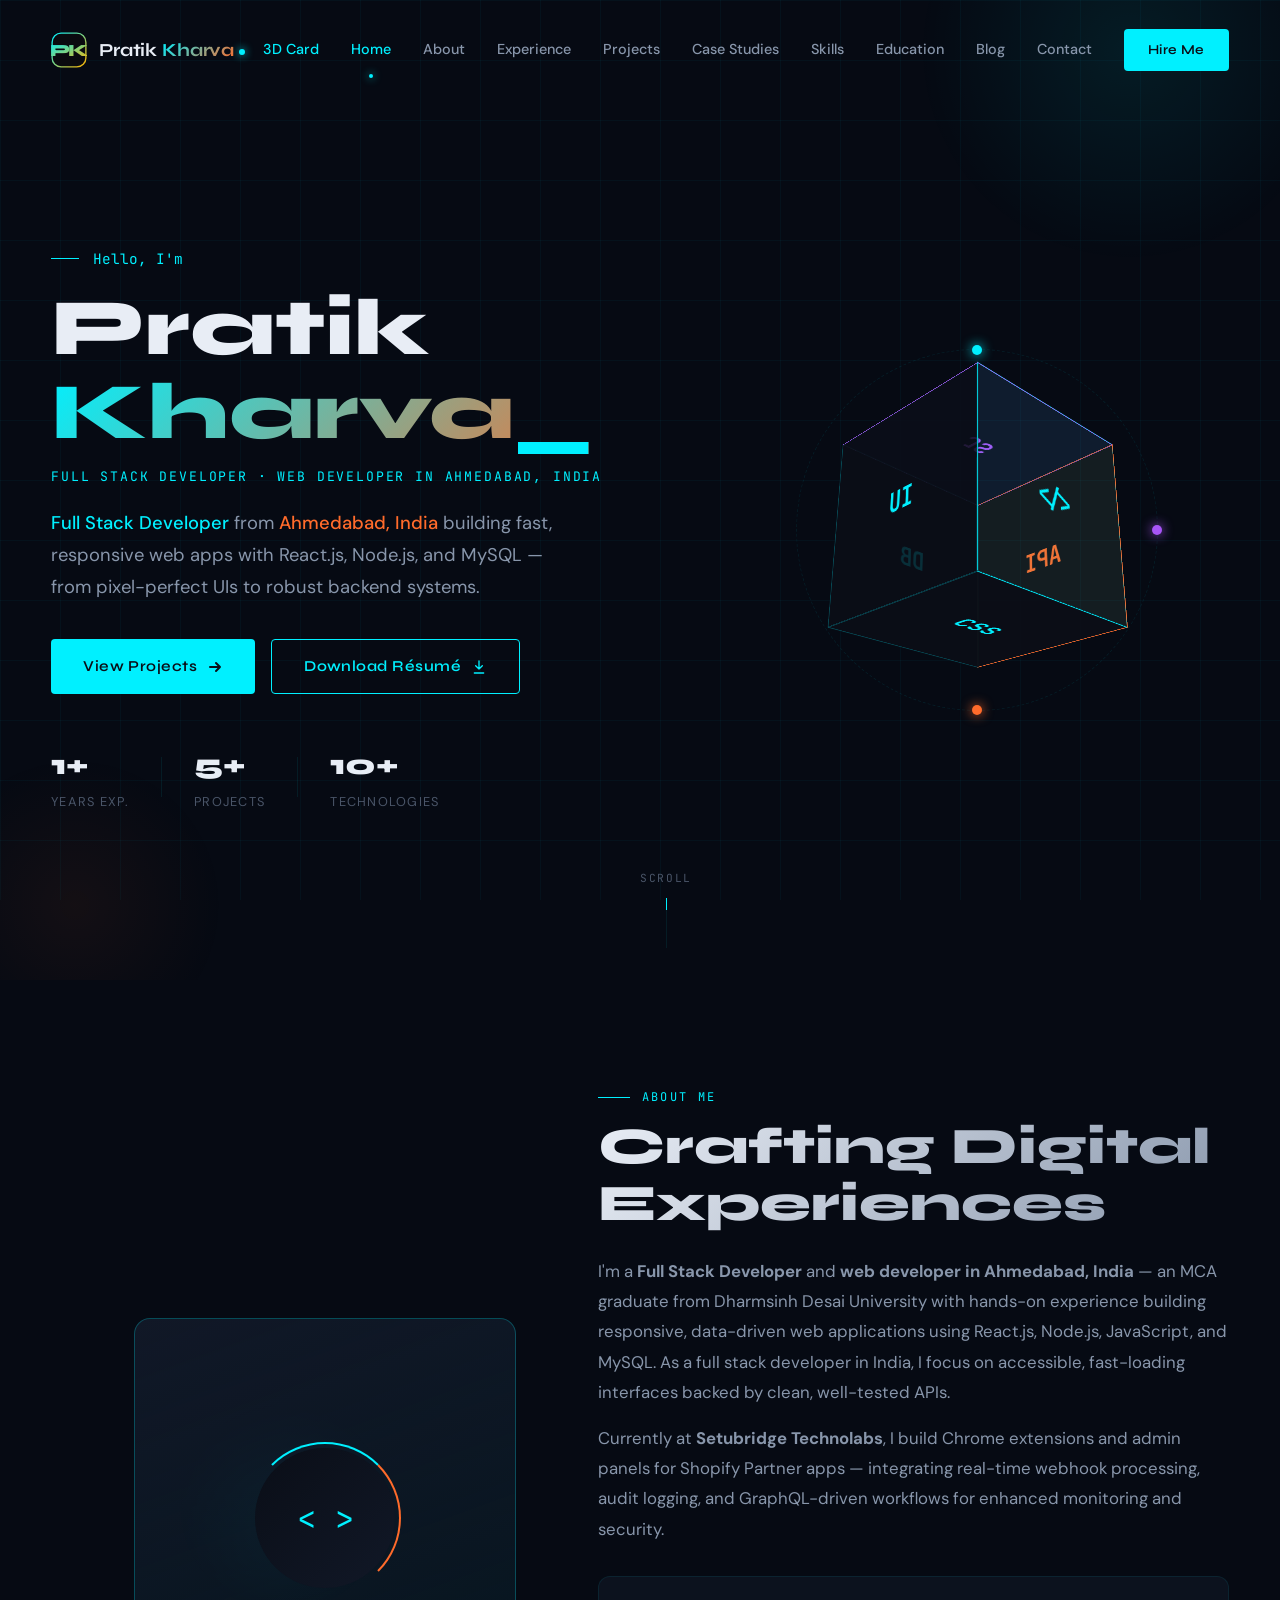
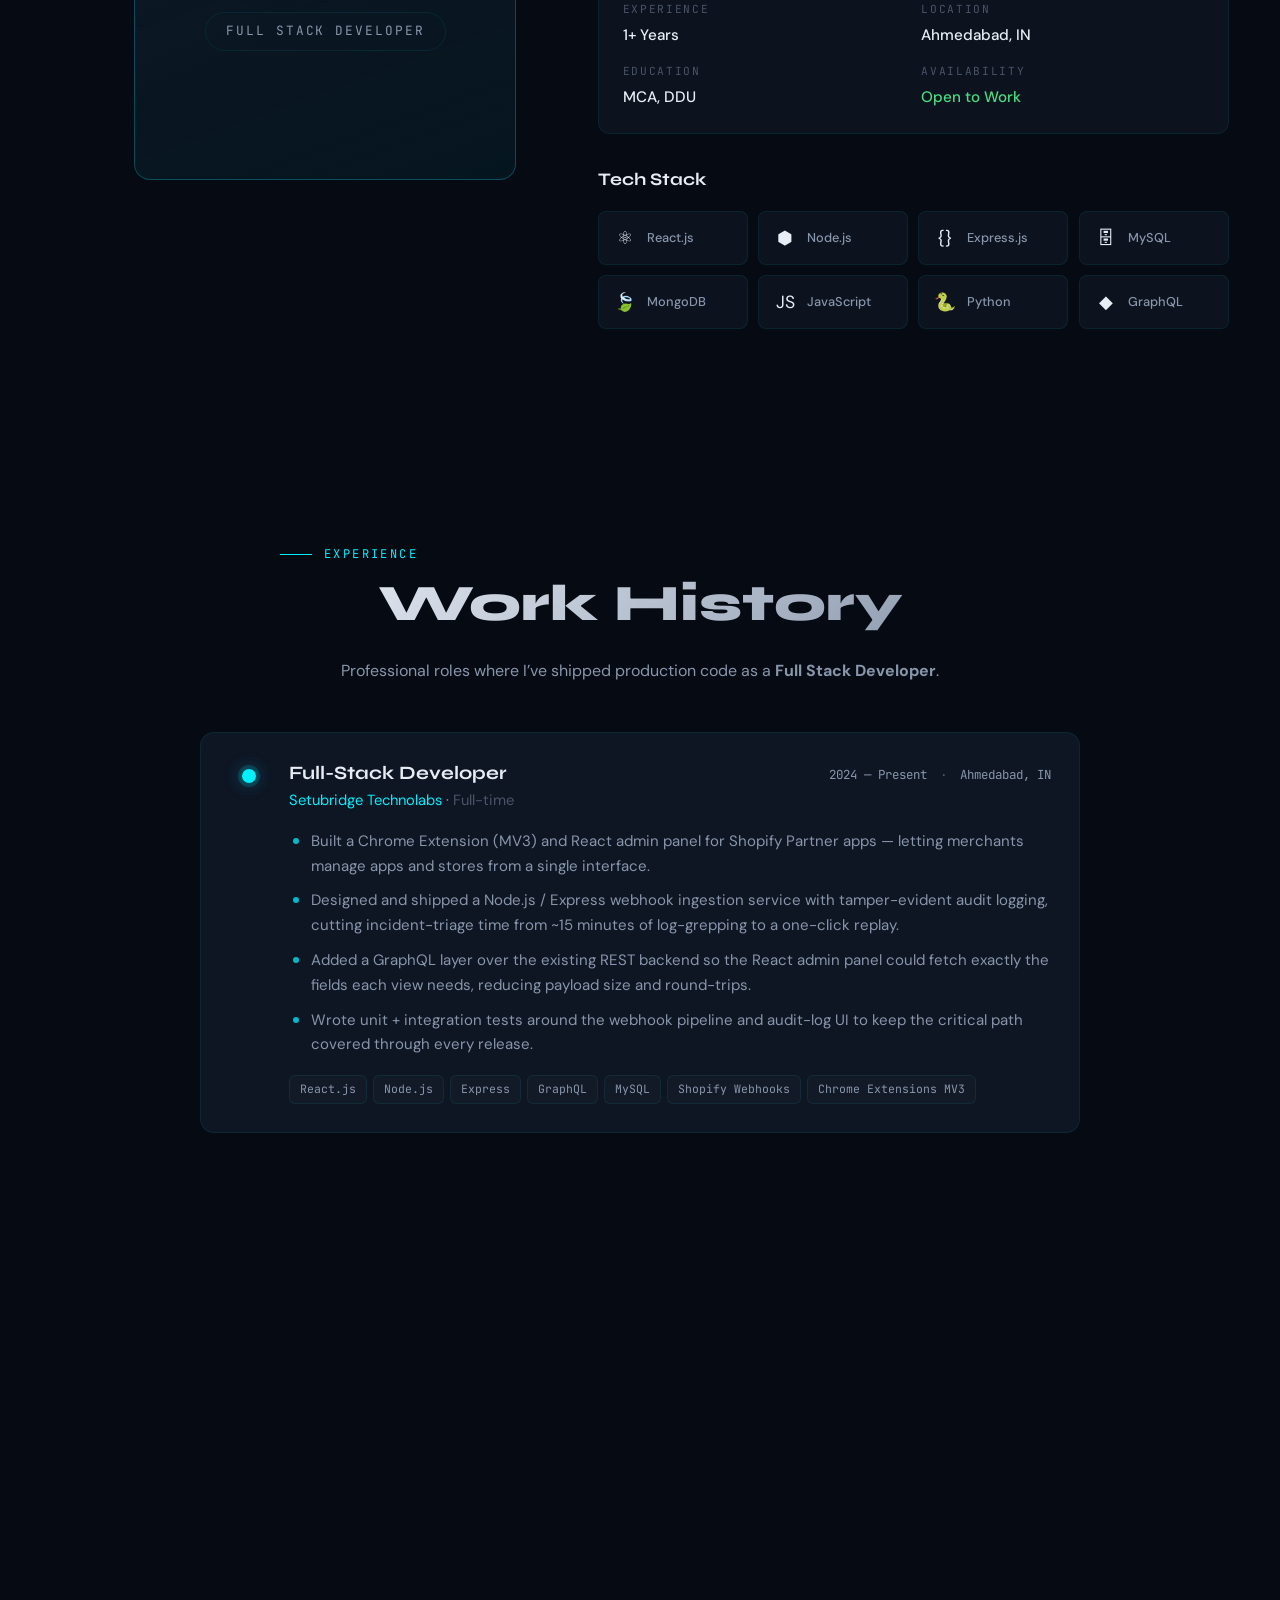
==== commit b7193ab6: "update google analytics in profile..." ====
--- a/website.html
+++ b/website.html
@@ -3,8 +3,8 @@
 <head>
   <meta charset="UTF-8" />
   <meta name="viewport" content="width=device-width, initial-scale=1.0" />
-  <meta name="description" content="React developer portfolio of Pratik Kharva (GitHub: @pratik-kharva27) — a web developer in Ahmedabad and frontend developer from India. Experience, featured projects, case studies, skills, education, and blog posts — built with React.js, Node.js, MySQL, and MongoDB. Hire Pratik for freelance or full-time work." />
-  <meta name="keywords" content="Pratik Kharva, Pratik Kharva27, pratik-kharva27, Pratik Kharva GitHub, Pratik Kharva github.io, Pratik Kharva Ahmedabad, Web developer in Ahmedabad, React developer portfolio, Frontend developer India, Full Stack Developer, React.js Developer, Node.js Developer, Software Developer, MERN Stack Developer, Freelance Developer India, MCA Developer, Setubridge Technolabs, Shopify Developer, Hire React Developer Ahmedabad, React developer India" />
+  <meta name="description" content="Full Stack Developer portfolio of Pratik Kharva (GitHub: @pratik-kharva27) — a web developer in Ahmedabad, India. Experience, featured projects, case studies, skills, education, and blog posts — built with React.js, Node.js, MySQL, and MongoDB. Hire Pratik for freelance or full-time work." />
+  <meta name="keywords" content="Pratik Kharva, Pratik Kharva27, pratik-kharva27, Pratik Kharva GitHub, Pratik Kharva github.io, Pratik Kharva Ahmedabad, Full Stack Developer, Full Stack Developer portfolio, Full Stack Developer India, Full Stack Developer Ahmedabad, Web developer in Ahmedabad, React.js Developer, Node.js Developer, Software Developer, MERN Stack Developer, Freelance Developer India, MCA Developer, Setubridge Technolabs, Shopify Developer, Hire Full Stack Developer Ahmedabad" />
   <meta name="author" content="Pratik Kharva" />
   <meta name="color-scheme" content="dark" />
   <meta name="theme-color" content="#0a0a0f" />
@@ -21,7 +21,7 @@
   <meta name="msvalidate.01" content="REPLACE_WITH_BING_WEBMASTER_TOKEN" />
   <meta name="yandex-verification" content="REPLACE_WITH_YANDEX_TOKEN" />
 
-  <title>Pratik Kharva — React Developer Portfolio | Web Developer in Ahmedabad, Frontend Developer India</title>
+  <title>Pratik Kharva — Full Stack Developer Portfolio | Web Developer in Ahmedabad, India</title>
   <link rel="canonical" href="https://pratikkharva.github.io/website.html" />
   <link rel="alternate" hreflang="en" href="https://pratikkharva.github.io/website.html" />
   <link rel="alternate" hreflang="x-default" href="https://pratikkharva.github.io/website.html" />
@@ -34,17 +34,17 @@
   <meta property="og:locale" content="en_IN" />
   <meta property="og:site_name" content="Pratik Kharva — Portfolio" />
   <meta property="og:url" content="https://pratikkharva.github.io/website.html" />
-  <meta property="og:title" content="Pratik Kharva — React Developer Portfolio | Web Developer in Ahmedabad" />
-  <meta property="og:description" content="Experience, projects, case studies, skills, and blog posts from a React developer and frontend developer in India — Pratik Kharva, web developer in Ahmedabad. React.js, Node.js, MySQL, MongoDB." />
+  <meta property="og:title" content="Pratik Kharva — Full Stack Developer Portfolio | Web Developer in Ahmedabad" />
+  <meta property="og:description" content="Experience, projects, case studies, skills, and blog posts from a Full Stack Developer in India — Pratik Kharva, web developer in Ahmedabad. React.js, Node.js, MySQL, MongoDB." />
   <meta property="og:image" content="https://pratikkharva.github.io/pratik.jpeg" />
-  <meta property="og:image:alt" content="Pratik Kharva — React Developer Portfolio, Web Developer in Ahmedabad" />
+  <meta property="og:image:alt" content="Pratik Kharva — Full Stack Developer Portfolio, Web Developer in Ahmedabad" />
   <meta property="og:image:width" content="1200" />
   <meta property="og:image:height" content="630" />
   <meta name="twitter:card" content="summary_large_image" />
-  <meta name="twitter:title" content="Pratik Kharva — React Developer Portfolio | Ahmedabad" />
-  <meta name="twitter:description" content="Frontend developer in India &amp; web developer in Ahmedabad. React.js, Node.js, MySQL, MongoDB. Experience, projects, case studies, and blog." />
+  <meta name="twitter:title" content="Pratik Kharva — Full Stack Developer Portfolio | Ahmedabad" />
+  <meta name="twitter:description" content="Full Stack Developer in India &amp; web developer in Ahmedabad. React.js, Node.js, MySQL, MongoDB. Experience, projects, case studies, and blog." />
   <meta name="twitter:image" content="https://pratikkharva.github.io/pratik.jpeg" />
-  <meta name="twitter:image:alt" content="Pratik Kharva — React Developer Portfolio, Web Developer in Ahmedabad" />
+  <meta name="twitter:image:alt" content="Pratik Kharva — Full Stack Developer Portfolio, Web Developer in Ahmedabad" />
 
   <link rel="icon" type="image/svg+xml" href="data:image/svg+xml,%3Csvg xmlns='http://www.w3.org/2000/svg' viewBox='0 0 64 64'%3E%3Cdefs%3E%3ClinearGradient id='g' x1='0' y1='0' x2='1' y2='1'%3E%3Cstop offset='0%25' stop-color='%2300f0ff'/%3E%3Cstop offset='100%25' stop-color='%23ffb400'/%3E%3C/linearGradient%3E%3C/defs%3E%3Crect x='2' y='2' width='60' height='60' rx='14' fill='%230a0a0f' stroke='url(%23g)' stroke-width='2.5'/%3E%3Ctext x='32' y='44' text-anchor='middle' font-family='Syne,sans-serif' font-size='30' font-weight='800' letter-spacing='-2' fill='url(%23g)'%3EPK%3C/text%3E%3C/svg%3E" />
   <link rel="apple-touch-icon" href="pratik.jpeg" />
@@ -150,7 +150,7 @@
         "@type": "Blog",
         "@id": "https://pratikkharva.github.io/website.html#blog",
         "name": "Pratik Kharva — Blog",
-        "description": "Articles from a frontend developer in India and web developer in Ahmedabad.",
+        "description": "Articles from a Full Stack Developer in India and web developer in Ahmedabad.",
         "url": "https://pratikkharva.github.io/website.html#blog",
         "author": { "@id": "https://pratikkharva.github.io/#pratik" },
         "blogPost": [
@@ -161,7 +161,7 @@
             "author": { "@id": "https://pratikkharva.github.io/#pratik" },
             "url": "https://pratikkharva.github.io/website.html#blog",
             "image": "https://pratikkharva.github.io/pratik.jpeg",
-            "keywords": "React developer portfolio, Chrome extension, Shopify, GraphQL, Node.js"
+            "keywords": "Full Stack Developer portfolio, Chrome extension, Shopify, GraphQL, Node.js"
           },
           {
             "@type": "BlogPosting",
@@ -179,7 +179,7 @@
             "author": { "@id": "https://pratikkharva.github.io/#pratik" },
             "url": "https://pratikkharva.github.io/website.html#blog",
             "image": "https://pratikkharva.github.io/pratik.jpeg",
-            "keywords": "Node.js, webhooks, backend, frontend developer India"
+            "keywords": "Node.js, webhooks, backend, Full Stack Developer India"
           }
         ]
       }
@@ -265,10 +265,10 @@
             <span class="hero__name-first">Pratik</span>
             <span class="hero__name-last">Kharva<span class="hero__cursor">_</span></span>
           </h1>
-          <p class="hero__role">React Developer · Web Developer in Ahmedabad, India</p>
+          <p class="hero__role">Full Stack Developer · Web Developer in Ahmedabad, India</p>
           <p class="hero__tagline">
-            <span class="hero__highlight">React developer</span> and
-            <span class="hero__highlight hero__highlight--amber">frontend developer in India</span>
+            <span class="hero__highlight">Full Stack Developer</span> from
+            <span class="hero__highlight hero__highlight--amber">Ahmedabad, India</span>
             building fast, responsive web apps with React.js, Node.js, and MySQL &mdash;
             from pixel-perfect UIs to robust backend systems.
           </p>
@@ -375,10 +375,10 @@
             </div>
 
             <p class="about__bio reveal reveal-delay-1">
-              I'm a <strong>React developer</strong> and <strong>web developer in Ahmedabad, India</strong> &mdash;
+              I'm a <strong>Full Stack Developer</strong> and <strong>web developer in Ahmedabad, India</strong> &mdash;
               an MCA graduate from Dharmsinh Desai University with hands-on
               experience building responsive, data-driven web applications using
-              React.js, Node.js, JavaScript, and MySQL. As a frontend developer
+              React.js, Node.js, JavaScript, and MySQL. As a full stack developer
               in India, I focus on accessible, fast-loading interfaces backed by
               clean, well-tested APIs.
             </p>
@@ -461,7 +461,7 @@
           <h2 class="section-title" id="experience-title">Work History</h2>
           <p class="experience__lead">
             Professional roles where I’ve shipped production code as a
-            <strong>React developer</strong> and <strong>full-stack engineer</strong>.
+            <strong>Full Stack Developer</strong>.
           </p>
         </header>
 
@@ -537,7 +537,7 @@
           <h2 class="section-title" id="case-studies-title">Case Studies from a Web Developer in Ahmedabad</h2>
           <p class="case-studies__lead">
             Deep dives into three production projects I've shipped as a
-            <strong>React developer</strong> and full-stack engineer &mdash; how
+            <strong>Full Stack Developer</strong> &mdash; how
             they were scoped, what I built, the tech behind them, and the
             measurable outcomes.
           </p>
@@ -763,6 +763,91 @@
           <div class="skills__panel" role="tabpanel" aria-live="polite">
             <!-- Icon grid rendered by JavaScript -->
           </div>
+
+          <!-- AI Skills segment -->
+          <div class="skills__ai" aria-labelledby="ai-skills-title">
+            <header class="skills__ai-header">
+              <p class="skills__ai-eyebrow">Modern Stack</p>
+              <h3 class="skills__ai-title" id="ai-skills-title">AI Skills</h3>
+              <p class="skills__ai-lead">
+                Shipping production features alongside modern AI &mdash; from autonomous
+                agents that plan and execute multi-step work to generative models that
+                accelerate design, copy, and code.
+              </p>
+            </header>
+
+            <div class="skills__ai-grid">
+              <article class="skills__ai-card skills__ai-card--cyan" aria-labelledby="ai-agentic-title">
+                <div class="skills__ai-card-head">
+                  <span class="skills__ai-badge">Agentic AI</span>
+                  <div class="skills__ai-icon" aria-hidden="true">
+                    <svg viewBox="0 0 24 24" fill="none" stroke="currentColor" stroke-width="1.8" stroke-linecap="round" stroke-linejoin="round">
+                      <circle cx="12" cy="12" r="3"/>
+                      <path d="M12 3v3M12 18v3M3 12h3M18 12h3M5.6 5.6l2.1 2.1M16.3 16.3l2.1 2.1M5.6 18.4l2.1-2.1M16.3 7.7l2.1-2.1"/>
+                    </svg>
+                  </div>
+                </div>
+                <h4 class="skills__ai-card-title" id="ai-agentic-title">Autonomous workflows &amp; decisioning</h4>
+                <p class="skills__ai-card-desc">
+                  Designing agents that plan, execute, and verify work end-to-end &mdash;
+                  routing tool calls, managing context, and making judgement calls
+                  without a human in every loop.
+                </p>
+                <ul class="skills__ai-bullets" role="list">
+                  <li>Autonomous task execution &amp; tool orchestration</li>
+                  <li>Multi-step decision pipelines with guardrails</li>
+                  <li>Context management, memory, and self-review</li>
+                  <li>Workflow automation across dev, QA, and ops</li>
+                </ul>
+              </article>
+
+              <article class="skills__ai-card skills__ai-card--amber" aria-labelledby="ai-generative-title">
+                <div class="skills__ai-card-head">
+                  <span class="skills__ai-badge">Generative AI</span>
+                  <div class="skills__ai-icon" aria-hidden="true">
+                    <svg viewBox="0 0 24 24" fill="none" stroke="currentColor" stroke-width="1.8" stroke-linecap="round" stroke-linejoin="round">
+                      <path d="M12 3l2 5 5 2-5 2-2 5-2-5-5-2 5-2 2-5z"/>
+                      <path d="M19 14l1 2 2 1-2 1-1 2-1-2-2-1 2-1 1-2z"/>
+                    </svg>
+                  </div>
+                </div>
+                <h4 class="skills__ai-card-title" id="ai-generative-title">Content, code &amp; conversational UX</h4>
+                <p class="skills__ai-card-desc">
+                  Using generative models to accelerate delivery &mdash; drafting
+                  content, writing and refactoring code, and shipping
+                  conversational UIs end-users actually enjoy.
+                </p>
+                <ul class="skills__ai-bullets" role="list">
+                  <li>Content &amp; copy generation for web surfaces</li>
+                  <li>AI-assisted code authoring and refactoring</li>
+                  <li>Conversational UIs and chat-style assistants</li>
+                  <li>Prompt design, evaluation, and iteration</li>
+                </ul>
+              </article>
+            </div>
+
+            <div class="skills__ai-tools" aria-labelledby="ai-tools-title">
+              <h4 class="skills__ai-tools-title" id="ai-tools-title">Tools &amp; Platforms</h4>
+              <ul class="skills__ai-tool-list" role="list">
+                <li class="skills__ai-tool">
+                  <span class="skills__ai-tool-dot" aria-hidden="true"></span>
+                  ChatGPT
+                </li>
+                <li class="skills__ai-tool">
+                  <span class="skills__ai-tool-dot" aria-hidden="true"></span>
+                  Claude
+                </li>
+                <li class="skills__ai-tool">
+                  <span class="skills__ai-tool-dot" aria-hidden="true"></span>
+                  Codex
+                </li>
+                <li class="skills__ai-tool">
+                  <span class="skills__ai-tool-dot" aria-hidden="true"></span>
+                  Coursera
+                </li>
+              </ul>
+            </div>
+          </div>
         </div>
       </div>
     </section>
@@ -827,9 +912,9 @@
       <div class="container">
         <header class="blog__header reveal">
           <p class="section-label">Blog</p>
-          <h2 class="section-title" id="blog-title">Articles from a Frontend Developer in India</h2>
+          <h2 class="section-title" id="blog-title">Articles from a Full Stack Developer in India</h2>
           <p class="blog__lead">
-            Technical notes and tutorials from a <strong>React developer</strong>
+            Technical notes and tutorials from a <strong>Full Stack Developer</strong>
             and <strong>web developer in Ahmedabad</strong> &mdash; what I've
             learned shipping real production code.
           </p>
--- a/website.css
+++ b/website.css
@@ -1420,6 +1420,243 @@
   font-weight: 500;
   color: var(--text-primary);
   letter-spacing: 0.01em;
+}
+
+/* ── AI Skills segment ── */
+.skills__ai {
+  margin-top: 36px;
+  padding-top: 32px;
+  border-top: 1px solid var(--border-subtle);
+}
+
+.skills__ai-header {
+  text-align: center;
+  max-width: 720px;
+  margin: 0 auto 28px;
+}
+
+.skills__ai-eyebrow {
+  font-family: var(--font-mono);
+  font-size: 0.72rem;
+  font-weight: 600;
+  letter-spacing: 0.2em;
+  text-transform: uppercase;
+  color: var(--cyan);
+  margin-bottom: 10px;
+}
+
+.skills__ai-title {
+  font-family: var(--font-display);
+  font-size: 1.75rem;
+  font-weight: 800;
+  letter-spacing: -0.02em;
+  margin-bottom: 12px;
+  background: linear-gradient(135deg, var(--cyan) 0%, var(--amber) 100%);
+  -webkit-background-clip: text;
+  background-clip: text;
+  color: transparent;
+}
+
+.skills__ai-lead {
+  font-size: 0.95rem;
+  color: var(--text-secondary);
+  line-height: 1.7;
+}
+
+.skills__ai-grid {
+  display: grid;
+  grid-template-columns: repeat(2, 1fr);
+  gap: 20px;
+  margin-bottom: 24px;
+}
+
+.skills__ai-card {
+  --ai-accent: var(--cyan);
+  position: relative;
+  padding: 26px 24px;
+  background: var(--bg-glass);
+  border: 1px solid var(--border-subtle);
+  border-radius: 14px;
+  overflow: hidden;
+  transition: transform 0.4s var(--spring), border-color 0.3s ease, box-shadow 0.4s ease;
+}
+
+.skills__ai-card::before {
+  content: '';
+  position: absolute;
+  top: 0;
+  left: 0;
+  right: 0;
+  height: 3px;
+  background: var(--ai-accent);
+  transform: scaleX(0);
+  transform-origin: left;
+  transition: transform 0.5s var(--ease-out-expo);
+}
+
+.skills__ai-card:hover::before { transform: scaleX(1); }
+
+.skills__ai-card:hover {
+  transform: translateY(-4px);
+  border-color: var(--border-glow);
+  box-shadow: 0 16px 48px -24px var(--ai-accent);
+}
+
+.skills__ai-card--cyan  { --ai-accent: var(--cyan); }
+.skills__ai-card--amber { --ai-accent: var(--amber); }
+
+.skills__ai-card-head {
+  display: flex;
+  align-items: center;
+  justify-content: space-between;
+  gap: 12px;
+  margin-bottom: 14px;
+}
+
+.skills__ai-badge {
+  font-family: var(--font-mono);
+  font-size: 0.72rem;
+  font-weight: 600;
+  letter-spacing: 0.16em;
+  text-transform: uppercase;
+  padding: 6px 12px;
+  border-radius: 999px;
+  color: var(--ai-accent);
+  border: 1px solid var(--ai-accent);
+  background: rgba(255, 255, 255, 0.02);
+}
+
+.skills__ai-icon {
+  width: 40px;
+  height: 40px;
+  display: flex;
+  align-items: center;
+  justify-content: center;
+  color: var(--ai-accent);
+  border-radius: 10px;
+  background: var(--bg-surface);
+  border: 1px solid var(--border-subtle);
+  transition: transform 0.4s var(--spring);
+}
+
+.skills__ai-card:hover .skills__ai-icon {
+  transform: rotate(-4deg) scale(1.08);
+}
+
+.skills__ai-icon svg { width: 22px; height: 22px; }
+
+.skills__ai-card-title {
+  font-family: var(--font-display);
+  font-size: 1rem;
+  font-weight: 700;
+  color: var(--text-primary);
+  margin-bottom: 10px;
+  letter-spacing: -0.01em;
+}
+
+.skills__ai-card-desc {
+  font-size: 0.88rem;
+  color: var(--text-secondary);
+  line-height: 1.7;
+  margin-bottom: 14px;
+}
+
+.skills__ai-bullets {
+  list-style: none;
+  padding: 0;
+  margin: 0;
+  display: flex;
+  flex-direction: column;
+  gap: 8px;
+}
+
+.skills__ai-bullets li {
+  position: relative;
+  padding-left: 20px;
+  font-size: 0.86rem;
+  color: var(--text-primary);
+  line-height: 1.55;
+}
+
+.skills__ai-bullets li::before {
+  content: '';
+  position: absolute;
+  left: 0;
+  top: 0.55em;
+  width: 8px;
+  height: 8px;
+  border-radius: 2px;
+  background: var(--ai-accent);
+  transform: rotate(45deg);
+}
+
+.skills__ai-tools {
+  padding: 18px 22px;
+  background: var(--bg-surface);
+  border: 1px solid var(--border-subtle);
+  border-radius: 12px;
+  display: flex;
+  flex-wrap: wrap;
+  align-items: center;
+  gap: 14px 24px;
+}
+
+.skills__ai-tools-title {
+  font-family: var(--font-mono);
+  font-size: 0.72rem;
+  font-weight: 600;
+  letter-spacing: 0.18em;
+  text-transform: uppercase;
+  color: var(--text-secondary);
+  margin: 0;
+  white-space: nowrap;
+}
+
+.skills__ai-tool-list {
+  list-style: none;
+  padding: 0;
+  margin: 0;
+  display: flex;
+  flex-wrap: wrap;
+  gap: 10px;
+}
+
+.skills__ai-tool {
+  display: inline-flex;
+  align-items: center;
+  gap: 8px;
+  font-family: var(--font-mono);
+  font-size: 0.82rem;
+  font-weight: 500;
+  padding: 8px 14px;
+  border-radius: 999px;
+  color: var(--text-primary);
+  background: var(--bg-glass);
+  border: 1px solid var(--border-subtle);
+  transition: border-color 0.3s ease, transform 0.3s var(--spring), color 0.3s ease;
+}
+
+.skills__ai-tool:hover {
+  color: var(--cyan);
+  border-color: var(--border-glow);
+  transform: translateY(-2px);
+}
+
+.skills__ai-tool-dot {
+  width: 6px;
+  height: 6px;
+  border-radius: 50%;
+  background: var(--cyan);
+  box-shadow: 0 0 8px var(--cyan-glow-strong);
+}
+
+@media (max-width: 768px) {
+  .skills__ai-grid { grid-template-columns: 1fr; }
+  .skills__ai-tools {
+    flex-direction: column;
+    align-items: flex-start;
+  }
+  .skills__ai-title { font-size: 1.45rem; }
 }
 
 /* ══════════════════════════════════════════
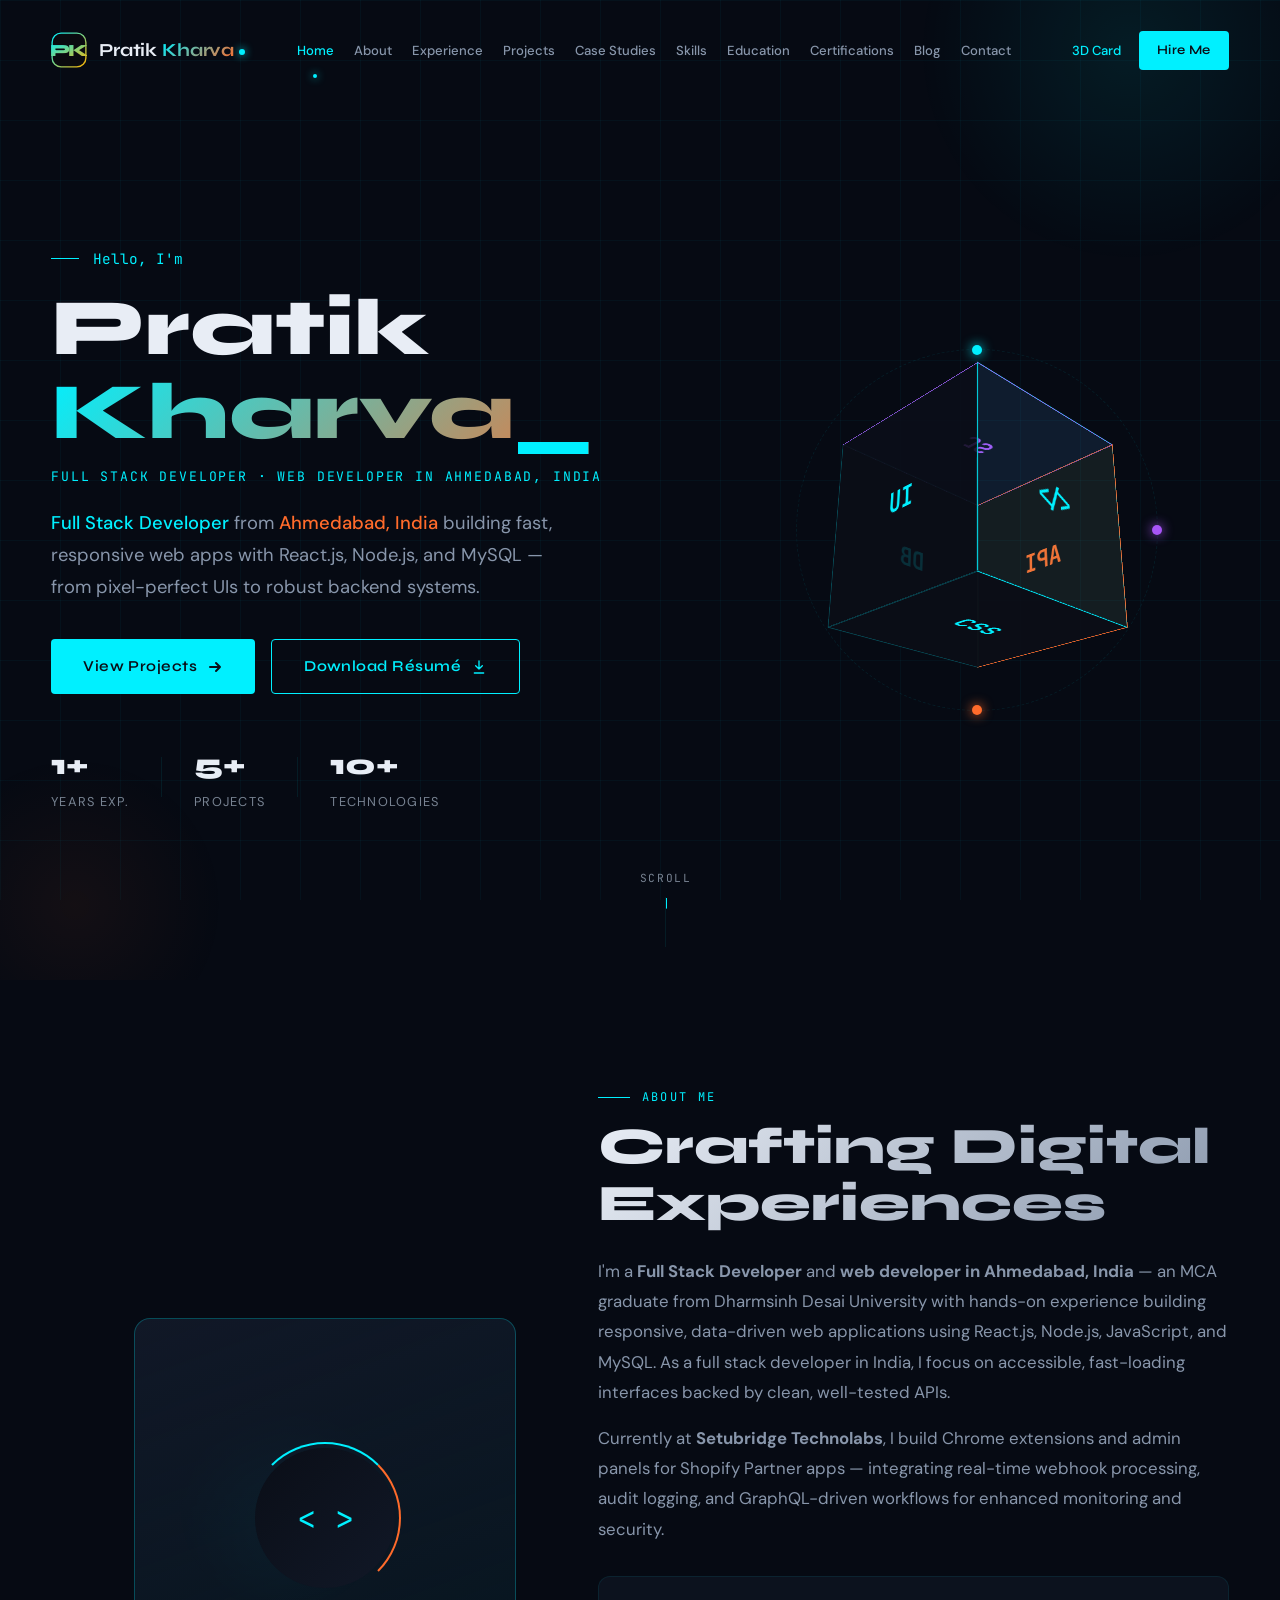
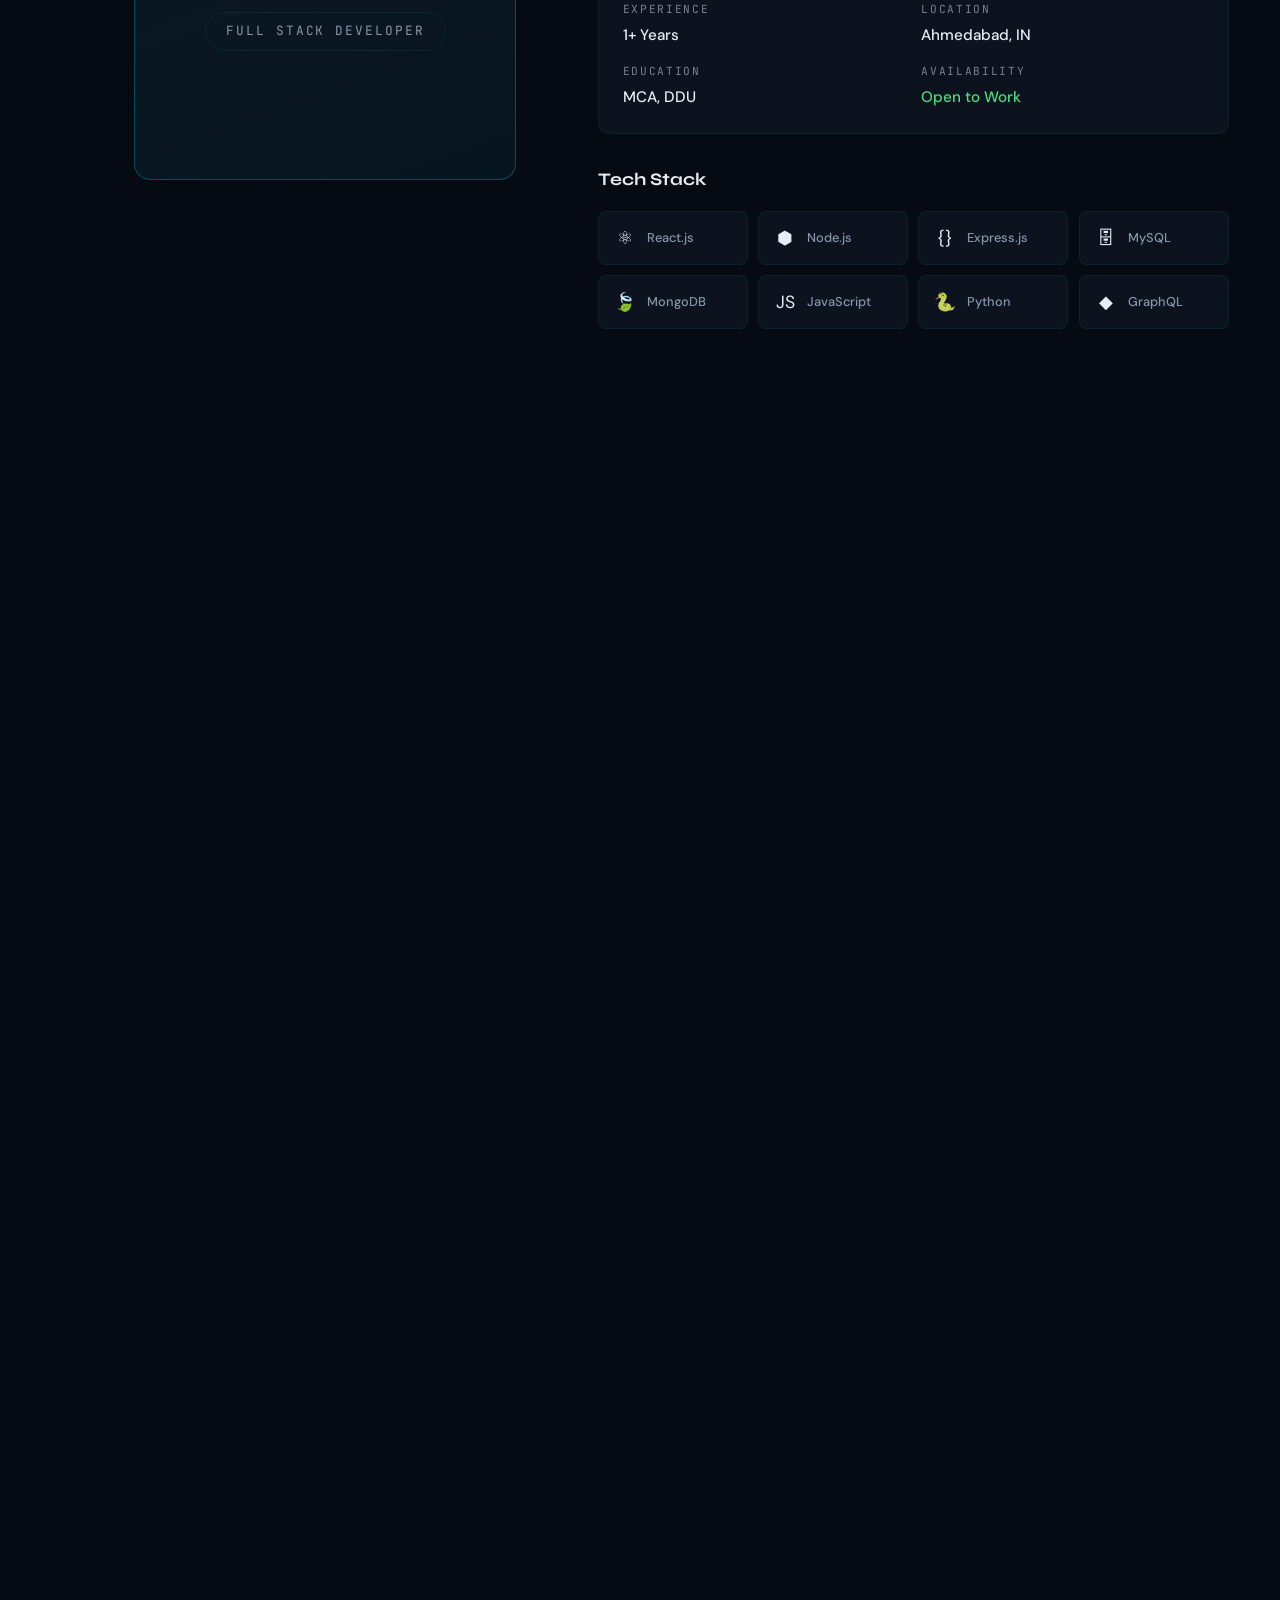
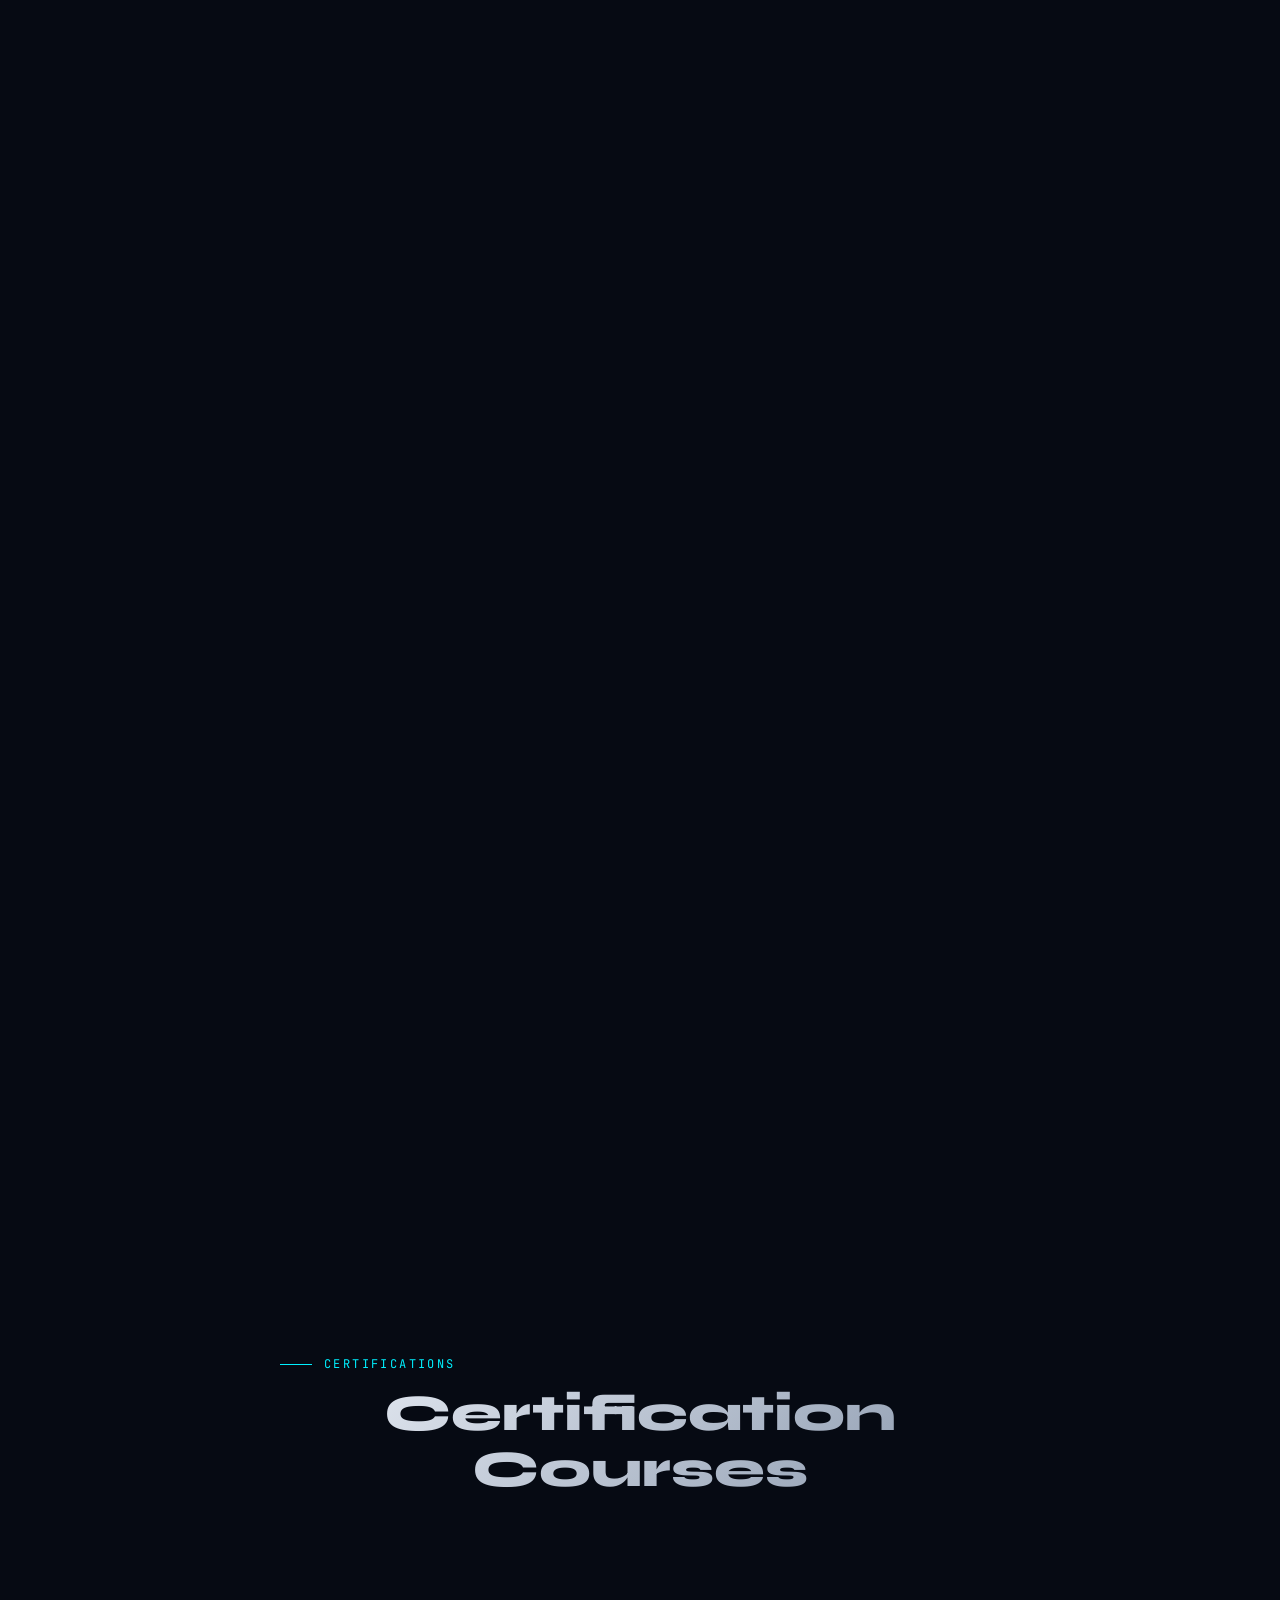
==== commit a6f06071: "update files and improve performance..." ====
--- a/website.html
+++ b/website.html
@@ -17,7 +17,7 @@
   <meta name="ICBM" content="23.0225, 72.5714" />
 
   <!-- Verification — replace content values after registering in each console -->
-  <meta name="google-site-verification" content="REPLACE_WITH_GOOGLE_SEARCH_CONSOLE_TOKEN" />
+  <meta name="google-site-verification" content="y20sjo2kuW8iALQxcRDUWk8b2g0BBBvwF1k6-FUGb1s" />
   <meta name="msvalidate.01" content="REPLACE_WITH_BING_WEBMASTER_TOKEN" />
   <meta name="yandex-verification" content="REPLACE_WITH_YANDEX_TOKEN" />
 
@@ -36,26 +36,34 @@
   <meta property="og:url" content="https://pratikkharva.github.io/website.html" />
   <meta property="og:title" content="Pratik Kharva — Full Stack Developer Portfolio | Web Developer in Ahmedabad" />
   <meta property="og:description" content="Experience, projects, case studies, skills, and blog posts from a Full Stack Developer in India — Pratik Kharva, web developer in Ahmedabad. React.js, Node.js, MySQL, MongoDB." />
-  <meta property="og:image" content="https://pratikkharva.github.io/pratik.jpeg" />
+  <meta property="og:image" content="https://pratikkharva.github.io/docs/preview-portfolio.jpg" />
   <meta property="og:image:alt" content="Pratik Kharva — Full Stack Developer Portfolio, Web Developer in Ahmedabad" />
-  <meta property="og:image:width" content="1200" />
-  <meta property="og:image:height" content="630" />
+  <meta property="og:image:width" content="1355" />
+  <meta property="og:image:height" content="639" />
   <meta name="twitter:card" content="summary_large_image" />
   <meta name="twitter:title" content="Pratik Kharva — Full Stack Developer Portfolio | Ahmedabad" />
   <meta name="twitter:description" content="Full Stack Developer in India &amp; web developer in Ahmedabad. React.js, Node.js, MySQL, MongoDB. Experience, projects, case studies, and blog." />
-  <meta name="twitter:image" content="https://pratikkharva.github.io/pratik.jpeg" />
+  <meta name="twitter:image" content="https://pratikkharva.github.io/docs/preview-portfolio.jpg" />
   <meta name="twitter:image:alt" content="Pratik Kharva — Full Stack Developer Portfolio, Web Developer in Ahmedabad" />
 
   <link rel="icon" type="image/svg+xml" href="data:image/svg+xml,%3Csvg xmlns='http://www.w3.org/2000/svg' viewBox='0 0 64 64'%3E%3Cdefs%3E%3ClinearGradient id='g' x1='0' y1='0' x2='1' y2='1'%3E%3Cstop offset='0%25' stop-color='%2300f0ff'/%3E%3Cstop offset='100%25' stop-color='%23ffb400'/%3E%3C/linearGradient%3E%3C/defs%3E%3Crect x='2' y='2' width='60' height='60' rx='14' fill='%230a0a0f' stroke='url(%23g)' stroke-width='2.5'/%3E%3Ctext x='32' y='44' text-anchor='middle' font-family='Syne,sans-serif' font-size='30' font-weight='800' letter-spacing='-2' fill='url(%23g)'%3EPK%3C/text%3E%3C/svg%3E" />
   <link rel="apple-touch-icon" href="pratik.jpeg" />
 
   <!-- Resource hints -->
-  <link rel="preload" as="image" href="pratik.jpeg" fetchpriority="high" />
   <link rel="preconnect" href="https://fonts.googleapis.com">
   <link rel="preconnect" href="https://fonts.gstatic.com" crossorigin>
 
+  <!-- Google tag (gtag.js) -->
+  <script async src="https://www.googletagmanager.com/gtag/js?id=G-EHNPRM5SDY"></script>
+  <script>
+    window.dataLayer = window.dataLayer || [];
+    function gtag(){dataLayer.push(arguments);}
+    gtag('js', new Date());
+    gtag('config', 'G-EHNPRM5SDY');
+  </script>
+
   <link href="https://fonts.googleapis.com/css2?family=Syne:wght@600;700;800&family=DM+Sans:wght@400;500;700&family=JetBrains+Mono:wght@400;700&display=swap" rel="stylesheet">
-  <link rel="stylesheet" href="website.css">
+  <link rel="stylesheet" href="website.min.css">
 
   <!-- Structured data (schema.org JSON-LD) -->
   <script type="application/ld+json">
@@ -219,30 +227,38 @@
         </span>
       </a>
 
-      <div class="navbar__links">
-        <a href="./index.html" class="navbar__link navbar__link--external" aria-label="View 3D Profile Card">
-          <!-- <svg class="navbar__link-icon" viewBox="0 0 24 24" width="14" height="14" fill="none" stroke="currentColor" stroke-width="1.8" stroke-linecap="round" stroke-linejoin="round" aria-hidden="true" focusable="false">
-            <rect x="3" y="5" width="18" height="14" rx="2"/>
-            <circle cx="9" cy="11" r="2"/>
-            <path d="M14 10h4M14 13h4M7 16h10"/>
-          </svg> -->
-          3D Card
-        </a>
+      <div class="navbar__links" id="primary-nav">
+        <p class="navbar__group-label" aria-hidden="true">Main</p>
         <a href="#hero" class="navbar__link navbar__link--active">Home</a>
         <a href="#about" class="navbar__link">About</a>
         <a href="#experience" class="navbar__link">Experience</a>
         <a href="#projects" class="navbar__link">Projects</a>
+
+        <p class="navbar__group-label" aria-hidden="true">Career</p>
         <a href="#case-studies" class="navbar__link">Case Studies</a>
         <a href="#skills" class="navbar__link">Skills</a>
         <a href="#education" class="navbar__link">Education</a>
+        <a href="#certifications" class="navbar__link">Certifications</a>
+
+        <p class="navbar__group-label" aria-hidden="true">More</p>
         <a href="#blog" class="navbar__link">Blog</a>
         <a href="#contact" class="navbar__link">Contact</a>
+
+        <div class="navbar__drawer-footer">
+          <a href="./index.html" class="navbar__link navbar__link--external">3D Card</a>
+          <a href="#contact" class="glow-btn navbar__cta">Hire Me</a>
+        </div>
+      </div>
+
+      <div class="navbar__backdrop" aria-hidden="true"></div>
+
+      <div class="navbar__actions">
+        <a href="./index.html" class="navbar__link navbar__link--external">3D Card</a>
         <a href="#contact" class="glow-btn navbar__cta">Hire Me</a>
-      </div>
-
-      <button class="navbar__burger" aria-label="Toggle menu">
-        <span></span><span></span><span></span>
-      </button>
+        <button class="navbar__burger" aria-label="Toggle menu" aria-expanded="false" aria-controls="primary-nav">
+          <span></span><span></span><span></span>
+        </button>
+      </div>
     </div>
   </nav>
 
@@ -279,7 +295,7 @@
                 <path d="M3 8h10M9 4l4 4-4 4" stroke="currentColor" stroke-width="2" stroke-linecap="round" stroke-linejoin="round"/>
               </svg>
             </a>
-            <a href="PRATIK_KHARVA_.pdf" download="Pratik_Kharva_Resume.pdf" class="glow-btn glow-btn--outline">
+            <a href="PRATIK_KHARVA_.pdf" download="Pratik_Kharva_Resume.pdf" target="_blank" rel="noopener" class="glow-btn glow-btn--outline">
               Download Résumé
               <svg width="16" height="16" viewBox="0 0 24 24" fill="none" aria-hidden="true" focusable="false">
                 <path d="M12 3v12M7 10l5 5 5-5M5 21h14" stroke="currentColor" stroke-width="2" stroke-linecap="round" stroke-linejoin="round"/>
@@ -898,6 +914,42 @@
                 Core programming, databases, and web technologies. Graduation
                 project: college management system built in vanilla JavaScript.
               </p>
+            </div>
+          </article>
+
+        </div>
+      </div>
+    </section>
+
+    <!-- ══════════════════════════════════════════
+         Certifications Section
+         ══════════════════════════════════════════ -->
+    <section id="certifications" class="education" aria-labelledby="certifications-title">
+      <div class="container">
+        <header class="education__header reveal">
+          <p class="section-label">Certifications</p>
+          <h2 class="section-title" id="certifications-title">Certification Courses</h2>
+        </header>
+
+        <div class="education__grid reveal reveal-delay-1">
+
+          <article class="edu-card glass-card">
+            <div class="edu-card__icon" aria-hidden="true">
+              <svg viewBox="0 0 24 24" fill="none" stroke="currentColor" stroke-width="1.7" stroke-linecap="round" stroke-linejoin="round"><circle cx="12" cy="9" r="6"/><path d="m9 14-2 7 5-3 5 3-2-7"/></svg>
+            </div>
+            <div class="edu-card__body">
+              <h3 class="edu-card__degree">Web Designing</h3>
+              <p class="edu-card__meta"><time>2014 &mdash; 2015</time></p>
+            </div>
+          </article>
+
+          <article class="edu-card glass-card">
+            <div class="edu-card__icon" aria-hidden="true">
+              <svg viewBox="0 0 24 24" fill="none" stroke="currentColor" stroke-width="1.7" stroke-linecap="round" stroke-linejoin="round"><circle cx="12" cy="9" r="6"/><path d="m9 14-2 7 5-3 5 3-2-7"/></svg>
+            </div>
+            <div class="edu-card__body">
+              <h3 class="edu-card__degree">Python</h3>
+              <p class="edu-card__meta"><time>2018</time></p>
             </div>
           </article>
 
@@ -1176,7 +1228,7 @@
           <a href="./index.html" class="footer__link">3D Card</a>
           <a href="https://github.com/pratik-kharva27" target="_blank" rel="noopener" class="footer__link">GitHub</a>
           <a href="https://linkedin.com/in/pratik-kharva-277143243" target="_blank" rel="noopener" class="footer__link">LinkedIn</a>
-          <a href="PRATIK_KHARVA_.pdf" download class="footer__link">Résumé</a>
+          <a href="PRATIK_KHARVA_.pdf" download target="_blank" rel="noopener" class="footer__link">Résumé</a>
           <a href="mailto:pratikkharva01@gmail.com" class="footer__link">Email</a>
         </div>
       </div>
@@ -1189,6 +1241,6 @@
     </div>
   </footer>
 
-  <script src="website.js"></script>
+  <script src="website.min.js" defer></script>
 </body>
 </html>
--- a/website.min.css
+++ b/website.min.css
@@ -0,0 +1 @@
+:root{--bg-void:#060a13;--bg-deep:#0a0e17;--bg-surface:#111827;--bg-glass:rgba(17, 24, 39, 0.6);--bg-glass-hover:rgba(17, 24, 39, 0.85);--cyan:#00f0ff;--cyan-dim:#00b8c5;--cyan-glow:rgba(0, 240, 255, 0.15);--cyan-glow-strong:rgba(0, 240, 255, 0.35);--amber:#ff6b2b;--amber-dim:#cc5522;--amber-glow:rgba(255, 107, 43, 0.15);--purple:#a855f7;--text-primary:#e8edf5;--text-secondary:#8896ab;--text-dim:#788392;--border-subtle:rgba(0, 240, 255, 0.08);--border-glow:rgba(0, 240, 255, 0.25);--font-display:'Syne',sans-serif;--font-body:'DM Sans',sans-serif;--font-mono:'JetBrains Mono',monospace;--section-pad:clamp(80px, 12vh, 140px);--container-width:1200px;--gutter:clamp(20px, 4vw, 60px);--ease-out-expo:cubic-bezier(0.16, 1, 0.3, 1);--ease-out-back:cubic-bezier(0.34, 1.56, 0.64, 1);--spring:cubic-bezier(0.22, 1.2, 0.36, 1)}*,::after,::before{margin:0;padding:0}html{scroll-behavior:smooth;scrollbar-width:thin;scrollbar-color:var(--cyan-dim) var(--bg-deep)}body{font-family:var(--font-body);background:var(--bg-void);color:var(--text-primary);-webkit-font-smoothing:antialiased;-moz-osx-font-smoothing:grayscale;line-height:1.6}::-webkit-scrollbar{width:6px}::-webkit-scrollbar-track{background:var(--bg-deep)}::-webkit-scrollbar-thumb{background:var(--cyan-dim);border-radius:3px}a{color:inherit;text-decoration:none}ul{list-style:none}img{display:block}button{font-family:inherit;cursor:pointer;border:none;background:0 0;color:inherit}input,textarea{font-family:inherit;color:inherit;border:none;background:0 0;outline:0}.container{max-width:var(--container-width);margin:0 auto;padding:0 var(--gutter)}.section-label{font-family:var(--font-mono);font-size:.75rem;letter-spacing:.2em;text-transform:uppercase;color:var(--cyan);margin-bottom:12px;display:flex;align-items:center;gap:12px}.section-label::before{content:'';width:32px;height:1px;background:var(--cyan)}.section-title{font-family:var(--font-display);font-size:clamp(2rem, 5vw, 3.2rem);font-weight:800;line-height:1.1;margin-bottom:24px;background:linear-gradient(135deg,var(--text-primary) 0,var(--text-secondary) 100%);-webkit-background-clip:text;-webkit-text-fill-color:transparent;background-clip:text}.bg-grid{position:fixed;inset:0;z-index:-2;background-image:linear-gradient(var(--border-subtle) 1px,transparent 1px),linear-gradient(90deg,var(--border-subtle) 1px,transparent 1px);background-size:60px 60px;opacity:.5}.reveal{opacity:0;transform:translateY(20px);transition:opacity .4s ease-out,transform .4s ease-out}.reveal.visible{opacity:1;transform:translateY(0)}.reveal-delay-1{transition-delay:50ms}.reveal-delay-2{transition-delay:0.1s}.reveal-delay-3{transition-delay:0.15s}.reveal-delay-4{transition-delay:0.2s}.reveal-delay-5{transition-delay:0.25s}.glow-btn{position:relative;display:inline-flex;align-items:center;gap:10px;padding:14px 32px;font-family:var(--font-display);font-weight:600;font-size:.95rem;letter-spacing:.03em;color:var(--bg-deep);background:var(--cyan);border-radius:4px;overflow:hidden;transition:transform .4s var(--spring),box-shadow .4s ease;z-index:1}.glow-btn::before{content:'';position:absolute;inset:0;background:linear-gradient(135deg,var(--amber),var(--cyan));opacity:0;transition:opacity .4s;z-index:-1}.glow-btn:hover{transform:translateY(-2px);box-shadow:0 4px 20px rgba(0,240,255,.25)}.glow-btn:hover::before{opacity:1}.glow-btn:active{transform:translateY(0) scale(.98)}.glow-btn--outline{background:0 0;color:var(--cyan);border:1px solid var(--cyan)}.glow-btn--outline:hover{background:var(--cyan-glow);color:var(--text-primary)}.glass-card{background:rgba(17,24,39,.85);border:1px solid var(--border-subtle);border-radius:12px;transition:border-color .3s}.glass-card:hover{border-color:var(--border-glow)}.navbar{position:fixed;top:0;left:0;right:0;z-index:1000;padding:20px 0;transition:padding .3s,background .3s}.navbar--scrolled{padding:12px 0;background:rgba(6,10,19,.95);border-bottom:1px solid var(--border-subtle)}.navbar__inner{display:flex;align-items:center;justify-content:space-between}.navbar__logo{display:inline-flex;align-items:center;gap:12px;text-decoration:none;color:inherit;transition:transform .3s var(--spring);flex-shrink:0;min-width:0}.navbar__logo:hover{transform:translateY(-1px)}.brand-mark{display:inline-flex;align-items:center;justify-content:center;flex:0 0 auto;border-radius:12px;transition:transform .35s var(--spring),filter .35s ease;filter:drop-shadow(0 2px 12px rgba(0, 240, 255, 0))}.brand-mark svg{display:block}.footer__logo:hover .brand-mark,.navbar__logo:hover .brand-mark{transform:rotate(-4deg) scale(1.05);filter:drop-shadow(0 4px 16px rgba(0, 240, 255, .35))}.brand-mark--sm svg{width:28px;height:28px}.brand-wordmark{display:inline-flex;align-items:baseline;gap:.28em;font-family:Syne,var(--font-display, sans-serif);font-size:1.15rem;font-weight:700;letter-spacing:-.01em;line-height:1;white-space:nowrap}.brand-wordmark__first{color:var(--text-primary,#fff)}.brand-wordmark__last{background:linear-gradient(135deg,var(--cyan,#00f0ff) 0,var(--amber,#ffb400) 100%);-webkit-background-clip:text;background-clip:text;-webkit-text-fill-color:transparent;color:transparent}.brand-wordmark__accent{width:6px;height:6px;border-radius:50%;background:var(--cyan,#00f0ff);box-shadow:0 0 8px var(--cyan,#00f0ff);transform:translateY(-1px);animation:2.4s ease-in-out infinite brandPulse}@keyframes brandPulse{0%,100%{opacity:1;transform:translateY(-1px) scale(1)}50%{opacity:.55;transform:translateY(-1px) scale(.75)}}.brand-wordmark--sm{font-size:1rem}@media (max-width:420px){.brand-wordmark{display:none}}.navbar__links{display:flex;align-items:center;gap:2px}.navbar__group-label{display:none}.navbar__actions{display:flex;align-items:center;gap:12px;flex-shrink:0}.navbar__link{position:relative;font-family:var(--font-body);font-size:.9rem;font-weight:500;color:var(--text-secondary);padding:8px 14px;border-radius:6px;transition:color .3s,background .3s;white-space:nowrap}.navbar__link:hover{color:var(--text-primary);background:rgba(0,240,255,.05)}.navbar__link--active{color:var(--cyan)}.navbar__link--external{display:inline-flex;align-items:center;gap:6px;color:var(--cyan)}.navbar__link--external:hover{color:var(--cyan);background:rgba(0,240,255,.08)}.navbar__link-icon{flex-shrink:0;opacity:.9;transition:transform .3s var(--ease-out-expo)}.navbar__link--external:hover .navbar__link-icon{transform:translate(1px,-1px)}.navbar__link--active::after{content:'';position:absolute;bottom:2px;left:50%;transform:translateX(-50%);width:4px;height:4px;background:var(--cyan);border-radius:50%;box-shadow:0 0 8px var(--cyan)}.navbar__cta{padding:10px 22px;font-size:.85rem;flex-shrink:0}body.nav-locked{overflow:hidden}.navbar__drawer-footer{display:none}.navbar__burger{display:none;flex-direction:column;justify-content:center;align-items:center;gap:5px;padding:10px;min-width:44px;min-height:44px;z-index:1001;border-radius:8px}.navbar__burger span{display:block;width:24px;height:2px;background:var(--text-primary);border-radius:2px;transition:transform .3s var(--spring),opacity .3s ease}.navbar__burger--open span:first-child{transform:rotate(45deg) translate(5px,5px)}.navbar__burger--open span:nth-child(2){opacity:0}.navbar__burger--open span:nth-child(3){transform:rotate(-45deg) translate(5px,-5px)}.hero{position:relative;min-height:100vh;display:flex;align-items:center;overflow:hidden;padding-top:80px}.hero__orb{position:absolute;border-radius:50%;pointer-events:none}.hero__orb--1{width:500px;height:500px;background:radial-gradient(circle,rgba(0,240,255,.08) 0,transparent 60%);top:-200px;right:-100px}.hero__orb--2{width:350px;height:350px;background:radial-gradient(circle,rgba(255,107,43,.06) 0,transparent 60%);bottom:-100px;left:-100px}.hero__content{display:grid;grid-template-columns:1.1fr 0.9fr;gap:60px;align-items:center;width:100%}.hero__greeting{font-family:var(--font-mono);font-size:.9rem;color:var(--cyan);display:flex;align-items:center;gap:14px;margin-bottom:16px;opacity:0;animation:.4s ease-out 50ms forwards fadeSlideUp}.hero__greeting-line{display:inline-block;width:28px;height:1px;background:var(--cyan)}.hero__name{font-family:var(--font-display);font-weight:800;line-height:1.05;margin-bottom:24px}.hero__name-first{display:block;font-size:clamp(3rem, 7vw, 5rem);color:var(--text-primary);opacity:0;animation:.4s ease-out .1s forwards fadeSlideUp}.hero__name-last{display:block;font-size:clamp(3rem, 7vw, 5rem);background:linear-gradient(135deg,var(--cyan) 0,var(--amber) 100%);-webkit-background-clip:text;-webkit-text-fill-color:transparent;background-clip:text;opacity:0;animation:.4s ease-out .15s forwards fadeSlideUp}.hero__cursor{-webkit-text-fill-color:var(--cyan);animation:1s step-end infinite blink}@keyframes blink{0%,100%{opacity:1}50%{opacity:0}}.hero__role{font-family:var(--font-mono);font-size:.82rem;letter-spacing:.14em;text-transform:uppercase;color:var(--cyan);margin:-12px 0 20px;opacity:0;animation:.4s ease-out .15s forwards fadeSlideUp}.hero__tagline{font-size:clamp(1rem, 1.8vw, 1.15rem);color:var(--text-secondary);max-width:520px;line-height:1.75;margin-bottom:36px;opacity:0;animation:.4s ease-out .2s forwards fadeSlideUp}.hero__highlight{color:var(--cyan);font-weight:500}.hero__highlight--amber{color:var(--amber)}.hero__actions{display:flex;gap:16px;flex-wrap:wrap;margin-bottom:48px;opacity:0;animation:.4s ease-out .25s forwards fadeSlideUp}.hero__stats{display:flex;align-items:center;gap:32px;opacity:0;animation:.4s ease-out .3s forwards fadeSlideUp}.hero__stat-num{display:block;font-family:var(--font-display);font-size:1.8rem;font-weight:800;color:var(--text-primary)}.hero__stat-label{font-size:.8rem;color:var(--text-dim);text-transform:uppercase;letter-spacing:.1em}.hero__stat-divider{width:1px;height:40px;background:var(--border-subtle)}.hero__visual{display:flex;justify-content:center;align-items:center;position:relative;opacity:0;animation:.4s ease-out .15s forwards fadeScale}@keyframes fadeScale{from{opacity:0;transform:scale(.9)}to{opacity:1;transform:scale(1)}}.hero__cube-wrapper{width:280px;height:280px;perspective:800px}.hero__cube{width:100%;height:100%;position:relative;transform-style:preserve-3d;transform:rotateX(25deg) rotateY(45deg);transition:transform .15s ease-out;animation:20s linear infinite cubeIdle}.hero__cube-wrapper:hover .hero__cube{animation-play-state:paused}@keyframes cubeIdle{from{transform:rotateX(25deg) rotateY(45deg)}to{transform:rotateX(25deg) rotateY(405deg)}}.hero__cube-face{position:absolute;width:200px;height:200px;left:50%;top:50%;margin-left:-100px;margin-top:-100px;display:flex;align-items:center;justify-content:center;font-family:var(--font-mono);font-size:1.8rem;font-weight:700;border:1px solid var(--border-glow);background:rgba(10,14,23,.85);color:var(--cyan)}.hero__cube-face--front{transform:translateZ(100px);border-color:var(--cyan);background:rgba(0,240,255,.06)}.hero__cube-face--back{transform:rotateY(180deg) translateZ(100px)}.hero__cube-face--right{transform:rotateY(90deg) translateZ(100px);border-color:var(--amber);color:var(--amber);background:rgba(255,107,43,.06)}.hero__cube-face--left{transform:rotateY(-90deg) translateZ(100px)}.hero__cube-face--top{transform:rotateX(90deg) translateZ(100px);border-color:var(--purple);color:var(--purple);background:rgba(168,85,247,.06)}.hero__cube-face--bottom{transform:rotateX(-90deg) translateZ(100px)}.hero__orbit{position:absolute;width:360px;height:360px;border-radius:50%;border:1px dashed var(--border-subtle);animation:15s linear infinite orbitSpin}.hero__orbit-dot{position:absolute;width:10px;height:10px;border-radius:50%;background:var(--cyan);box-shadow:0 0 12px var(--cyan)}.hero__orbit-dot--1{top:0;left:50%;transform:translate(-50%,-50%)}.hero__orbit-dot--2{bottom:0;left:50%;transform:translate(-50%,50%);background:var(--amber);box-shadow:0 0 12px var(--amber)}.hero__orbit-dot--3{top:50%;right:0;transform:translate(50%,-50%);background:var(--purple);box-shadow:0 0 12px var(--purple)}@keyframes orbitSpin{from{transform:rotate(0)}to{transform:rotate(360deg)}}.hero__scroll-indicator{position:absolute;bottom:32px;left:50%;transform:translateX(-50%);display:flex;flex-direction:column;align-items:center;gap:10px;opacity:0;animation:.4s ease-out .4s forwards fadeSlideUp}.hero__scroll-indicator span{font-family:var(--font-mono);font-size:.7rem;letter-spacing:.15em;text-transform:uppercase;color:var(--text-dim)}.hero__scroll-line{width:1px;height:50px;background:var(--border-subtle);position:relative;overflow:hidden}.hero__scroll-dot{width:3px;height:12px;background:var(--cyan);border-radius:2px;position:absolute;left:-1px;animation:2s ease-in-out infinite scrollDot}@keyframes scrollDot{0%{top:-12px;opacity:0}30%{opacity:1}100%{top:50px;opacity:0}}@keyframes fadeSlideUp{from{opacity:0;transform:translateY(30px)}to{opacity:1;transform:translateY(0)}}.about{padding:var(--section-pad) 0;position:relative}.about__grid{display:grid;grid-template-columns:0.85fr 1.15fr;gap:80px;align-items:center}.about__visual{display:flex;justify-content:center}.about__card-3d{position:relative;width:300px;height:380px;perspective:1000px}.about__card-inner{width:100%;height:100%;position:relative;transform-style:preserve-3d;transition:transform .6s var(--spring)}.about__card-3d:hover .about__card-inner{transform:rotateY(8deg) rotateX(-5deg)}.about__card-front{width:100%;height:100%;background:linear-gradient(160deg,var(--bg-surface) 0,rgba(0,240,255,.05) 100%);border:1px solid var(--border-glow);border-radius:16px;display:flex;flex-direction:column;align-items:center;justify-content:center;gap:24px;padding:40px;backface-visibility:hidden}.about__avatar{position:relative;width:140px;height:140px}.about__avatar-ring{position:absolute;inset:-6px;border-radius:50%;border:2px solid transparent;border-top-color:var(--cyan);border-right-color:var(--amber);animation:4s linear infinite ringRotate}@keyframes ringRotate{to{transform:rotate(360deg)}}.about__avatar-placeholder{width:100%;height:100%;border-radius:50%;background:linear-gradient(135deg,var(--bg-deep) 0,var(--bg-surface) 100%);display:flex;align-items:center;justify-content:center;font-family:var(--font-mono);font-size:2rem;color:var(--cyan)}.about__card-label{font-family:var(--font-mono);font-size:.8rem;letter-spacing:.15em;text-transform:uppercase;color:var(--text-secondary);padding:8px 20px;border:1px solid var(--border-subtle);border-radius:20px}.about__card-glow{position:absolute;width:250px;height:250px;background:radial-gradient(circle,rgba(0,240,255,.08) 0,transparent 60%);top:50%;left:50%;transform:translate(-50%,-50%);pointer-events:none;z-index:-1}.about__bio{font-size:1.05rem;color:var(--text-secondary);line-height:1.8;margin-bottom:16px}.about__info-grid{display:grid;grid-template-columns:1fr 1fr;gap:16px;margin:32px 0;padding:24px;background:var(--bg-glass);border:1px solid var(--border-subtle);border-radius:12px}.about__info-item{display:flex;flex-direction:column;gap:4px}.about__info-label{font-family:var(--font-mono);font-size:.7rem;letter-spacing:.15em;text-transform:uppercase;color:var(--text-dim)}.about__info-value{font-weight:500;font-size:.95rem;color:var(--text-primary)}.about__info-value--green{color:#4ade80}.about__stack-title{font-family:var(--font-display);font-size:1.1rem;font-weight:700;margin-bottom:16px;color:var(--text-primary)}.about__stack-grid{display:grid;grid-template-columns:repeat(4,1fr);gap:10px}.about__stack-item{display:flex;align-items:center;gap:10px;padding:12px 14px;background:var(--bg-glass);border:1px solid var(--border-subtle);border-radius:8px;transition:transform .3s var(--spring),border-color .3s ease,box-shadow .3s ease;animation:stackPop .5s var(--ease-out-expo) calc(var(--i) * .05s) both}@keyframes stackPop{from{opacity:0;transform:scale(.85) translateY(10px)}to{opacity:1;transform:scale(1) translateY(0)}}.about__stack-item:hover{transform:translateY(-3px);border-color:var(--accent)}.about__stack-icon{font-size:1.1rem;width:24px;text-align:center}.about__stack-name{font-size:.8rem;font-weight:500;color:var(--text-secondary);white-space:nowrap}.projects{padding:var(--section-pad) 0;position:relative}.projects__header{display:block;justify-content:space-between;align-items:flex-end;margin-bottom:48px;flex-wrap:wrap;gap:24px}.projects__filters{display:flex;gap:8px}.projects__filter{font-family:var(--font-mono);font-size:.78rem;letter-spacing:.05em;padding:8px 18px;border-radius:4px;color:var(--text-secondary);border:1px solid var(--border-subtle);transition:.3s}.projects__filter:hover{color:var(--text-primary);border-color:var(--border-glow);background:var(--cyan-glow)}.projects__filter--active{color:var(--bg-deep);background:var(--cyan);border-color:var(--cyan)}.projects__filter--active:hover{background:var(--cyan);color:var(--bg-deep)}.projects__grid{display:grid;grid-template-columns:repeat(3,1fr);gap:24px}.projects__card{position:relative;border-radius:12px;background:var(--bg-glass);border:1px solid var(--border-subtle);overflow:hidden;transition:transform .2s,border-color .2s}.projects__card:hover{transform:translateY(-4px);border-color:var(--border-glow)}.projects__card-content{position:relative;padding:28px;z-index:1;display:flex;flex-direction:column;min-height:280px}.projects__card-top{display:flex;justify-content:space-between;align-items:center;margin-bottom:20px}.projects__card-category{font-family:var(--font-mono);font-size:.7rem;letter-spacing:.15em;text-transform:uppercase}.projects__card-links{display:flex;gap:10px}.projects__card-link{width:36px;height:36px;display:flex;align-items:center;justify-content:center;border-radius:8px;color:var(--text-dim);border:1px solid var(--border-subtle);transition:.3s}.projects__card-link:hover{color:var(--cyan);border-color:var(--cyan);background:var(--cyan-glow);transform:translateY(-2px)}.projects__card-title{font-family:var(--font-display);font-size:1.3rem;font-weight:700;color:var(--text-primary);margin-bottom:12px;transition:color .3s}.projects__card:hover .projects__card-title{color:var(--cyan)}.projects__card-desc{font-size:.9rem;color:var(--text-secondary);line-height:1.7;flex:1;margin-bottom:20px}.projects__card-tech{display:flex;flex-wrap:wrap;gap:8px;list-style:none;padding:0;margin:0}.projects__card-tag{font-family:var(--font-mono);font-size:.7rem;padding:4px 12px;border-radius:20px;background:rgba(0,240,255,.06);border:1px solid var(--border-subtle);color:var(--text-dim);transition:border-color .3s,color .3s}.projects__card:hover .projects__card-tag{border-color:var(--border-glow);color:var(--text-secondary)}.skills{padding:var(--section-pad) 0;position:relative}.skills__header{margin-bottom:48px}.skills__services{display:grid;grid-template-columns:repeat(4,1fr);gap:20px;margin-bottom:60px}.skills__service-card{position:relative;padding:32px 24px;background:var(--bg-glass);border:1px solid var(--border-subtle);border-radius:12px;text-align:center;overflow:hidden;transition:transform .4s var(--spring),border-color .3s ease,box-shadow .4s ease}.skills__service-card::before{content:'';position:absolute;top:0;left:0;right:0;height:3px;background:var(--cyan);transform:scaleX(0);transform-origin:left;transition:transform .5s var(--ease-out-expo)}.skills__service-card:hover::before{transform:scaleX(1)}.skills__service-card--cyan::before{background:var(--cyan)}.skills__service-card--amber::before{background:var(--amber)}.skills__service-card--purple::before{background:var(--purple)}.skills__service-card--green::before{background:#4ade80}.skills__service-card:hover{transform:translateY(-4px);border-color:var(--border-glow)}.skills__service-icon-wrap{width:56px;height:56px;margin:0 auto 18px;display:flex;align-items:center;justify-content:center;border-radius:12px;background:var(--bg-surface);border:1px solid var(--border-subtle);font-size:1.4rem;transition:transform .4s var(--spring),box-shadow .3s ease}.skills__service-card:hover .skills__service-icon-wrap{transform:scale(1.08)}.skills__service-icon{font-family:var(--font-mono);font-weight:700;color:var(--cyan)}.skills__service-card--amber .skills__service-icon{color:var(--amber)}.skills__service-card--purple .skills__service-icon{color:var(--purple)}.skills__service-card--green .skills__service-icon{color:#4ade80}.skills__service-title{font-family:var(--font-display);font-size:1rem;font-weight:700;margin-bottom:10px;color:var(--text-primary)}.skills__service-desc{font-size:.85rem;color:var(--text-secondary);line-height:1.65}.skills__detail{background:var(--bg-glass);border:1px solid var(--border-subtle);border-radius:16px;padding:28px 28px 32px;display:flex;flex-direction:column;gap:24px;--accent:var(--cyan);--accent-glow:rgba(0, 240, 255, 0.14);transition:border-color .4s}.skills__detail[data-active-color=cyan]{--accent:var(--cyan);--accent-glow:rgba(0, 240, 255, 0.14)}.skills__detail[data-active-color=amber]{--accent:var(--amber);--accent-glow:rgba(255, 107, 43, 0.16)}.skills__detail[data-active-color=purple]{--accent:var(--purple);--accent-glow:rgba(168, 85, 247, 0.16)}.skills__detail[data-active-color=green]{--accent:#4ade80;--accent-glow:rgba(74, 222, 128, 0.16)}.skills__tabs{display:flex;flex-wrap:wrap;gap:8px;padding:6px;background:var(--bg-surface);border:1px solid var(--border-subtle);border-radius:14px;position:relative}.skills__tab{flex:1 1 auto;display:inline-flex;align-items:center;justify-content:center;gap:10px;padding:12px 18px;border-radius:10px;font-size:.9rem;font-weight:500;color:var(--text-secondary);background:0 0;border:1px solid transparent;transition:color .25s,background .25s,border-color .25s,transform .25s;cursor:pointer;white-space:nowrap}.skills__tab:hover{color:var(--text-primary);background:rgba(255,255,255,.03)}.skills__tab--active{color:var(--accent);background:var(--accent-glow);border-color:color-mix(in srgb,var(--accent) 35%,transparent);box-shadow:0 4px 18px -8px var(--accent)}.skills__3d-icon{width:22px;height:22px;flex-shrink:0;transition:transform .3s var(--ease-out-expo)}.skills__tab--active .skills__3d-icon{transform:rotate(-4deg) scale(1.08)}.skills__3d-icon--cyan{color:var(--cyan)}.skills__3d-icon--amber{color:var(--amber)}.skills__3d-icon--purple{color:var(--purple)}.skills__3d-icon--green{color:#4ade80}.skills__panel{min-height:180px;transition:opacity .22s,transform .22s}.skills__panel--leaving{opacity:0;transform:translateY(4px)}.skills__icon-grid{list-style:none;margin:0;padding:0;display:grid;grid-template-columns:repeat(auto-fit,minmax(128px,1fr));gap:14px}.skills__icon-item{--delay:0ms;display:flex;flex-direction:column;align-items:center;justify-content:center;gap:12px;padding:22px 12px 18px;background:var(--bg-surface);border:1px solid var(--border-subtle);border-radius:12px;text-align:center;cursor:default;transition:transform .3s var(--ease-out-expo),border-color .3s ease,background .3s ease,box-shadow .3s ease;animation:skillIconIn .45s var(--ease-out-expo) var(--delay) both}@keyframes skillIconIn{from{opacity:0;transform:translateY(8px) scale(.96)}to{opacity:1;transform:translateY(0) scale(1)}}.skills__icon-item:hover{transform:translateY(-4px);border-color:color-mix(in srgb,var(--accent) 45%,transparent);background:color-mix(in srgb,var(--accent) 6%,var(--bg-surface));box-shadow:0 12px 30px -18px var(--accent)}.skills__icon-wrap{width:52px;height:52px;display:flex;align-items:center;justify-content:center;border-radius:12px;background:rgba(255,255,255,.03);border:1px solid var(--border-subtle);transition:transform .3s var(--ease-out-expo),border-color .3s ease}.skills__icon-item:hover .skills__icon-wrap{transform:scale(1.06);border-color:color-mix(in srgb,var(--accent) 40%,transparent)}.skills__icon-img{width:32px;height:32px;display:block}.skills__icon-svg{display:inline-flex;width:28px;height:28px}.skills__icon-svg svg{width:100%;height:100%}.skills__icon-svg--cyan{color:var(--cyan)}.skills__icon-svg--amber{color:var(--amber)}.skills__icon-svg--purple{color:var(--purple)}.skills__icon-svg--green{color:#4ade80}.skills__icon-name{font-size:.85rem;font-weight:500;color:var(--text-primary);letter-spacing:.01em}.skills__ai{margin-top:36px;padding-top:32px;border-top:1px solid var(--border-subtle)}.skills__ai-header{text-align:center;max-width:720px;margin:0 auto 28px}.skills__ai-eyebrow{font-family:var(--font-mono);font-size:.72rem;font-weight:600;letter-spacing:.2em;text-transform:uppercase;color:var(--cyan);margin-bottom:10px}.skills__ai-title{font-family:var(--font-display);font-size:1.75rem;font-weight:800;letter-spacing:-.02em;margin-bottom:12px;background:linear-gradient(135deg,var(--cyan) 0,var(--amber) 100%);-webkit-background-clip:text;background-clip:text;color:transparent}.skills__ai-lead{font-size:.95rem;color:var(--text-secondary);line-height:1.7}.skills__ai-grid{display:grid;grid-template-columns:repeat(2,1fr);gap:20px;margin-bottom:24px}.skills__ai-card{--ai-accent:var(--cyan);position:relative;padding:26px 24px;background:var(--bg-glass);border:1px solid var(--border-subtle);border-radius:14px;overflow:hidden;transition:transform .4s var(--spring),border-color .3s ease,box-shadow .4s ease}.skills__ai-card::before{content:'';position:absolute;top:0;left:0;right:0;height:3px;background:var(--ai-accent);transform:scaleX(0);transform-origin:left;transition:transform .5s var(--ease-out-expo)}.skills__ai-card:hover::before{transform:scaleX(1)}.skills__ai-card:hover{transform:translateY(-4px);border-color:var(--border-glow);box-shadow:0 16px 48px -24px var(--ai-accent)}.skills__ai-card--cyan{--ai-accent:var(--cyan)}.skills__ai-card--amber{--ai-accent:var(--amber)}.skills__ai-card-head{display:flex;align-items:center;justify-content:space-between;gap:12px;margin-bottom:14px}.skills__ai-badge{font-family:var(--font-mono);font-size:.72rem;font-weight:600;letter-spacing:.16em;text-transform:uppercase;padding:6px 12px;border-radius:999px;color:var(--ai-accent);border:1px solid var(--ai-accent);background:rgba(255,255,255,.02)}.skills__ai-icon{width:40px;height:40px;display:flex;align-items:center;justify-content:center;color:var(--ai-accent);border-radius:10px;background:var(--bg-surface);border:1px solid var(--border-subtle);transition:transform .4s var(--spring)}.skills__ai-card:hover .skills__ai-icon{transform:rotate(-4deg) scale(1.08)}.skills__ai-icon svg{width:22px;height:22px}.skills__ai-card-title{font-family:var(--font-display);font-size:1rem;font-weight:700;color:var(--text-primary);margin-bottom:10px;letter-spacing:-.01em}.skills__ai-card-desc{font-size:.88rem;color:var(--text-secondary);line-height:1.7;margin-bottom:14px}.skills__ai-bullets{list-style:none;padding:0;margin:0;display:flex;flex-direction:column;gap:8px}.skills__ai-bullets li{position:relative;padding-left:20px;font-size:.86rem;color:var(--text-primary);line-height:1.55}.skills__ai-bullets li::before{content:'';position:absolute;left:0;top:.55em;width:8px;height:8px;border-radius:2px;background:var(--ai-accent);transform:rotate(45deg)}.skills__ai-tools{padding:18px 22px;background:var(--bg-surface);border:1px solid var(--border-subtle);border-radius:12px;display:flex;flex-wrap:wrap;align-items:center;gap:14px 24px}.skills__ai-tools-title{font-family:var(--font-mono);font-size:.72rem;font-weight:600;letter-spacing:.18em;text-transform:uppercase;color:var(--text-secondary);margin:0;white-space:nowrap}.skills__ai-tool-list{list-style:none;padding:0;margin:0;display:flex;flex-wrap:wrap;gap:10px}.skills__ai-tool{display:inline-flex;align-items:center;gap:8px;font-family:var(--font-mono);font-size:.82rem;font-weight:500;padding:8px 14px;border-radius:999px;color:var(--text-primary);background:var(--bg-glass);border:1px solid var(--border-subtle);transition:border-color .3s ease,transform .3s var(--spring),color .3s ease}.skills__ai-tool:hover{color:var(--cyan);border-color:var(--border-glow);transform:translateY(-2px)}.skills__ai-tool-dot{width:6px;height:6px;border-radius:50%;background:var(--cyan);box-shadow:0 0 8px var(--cyan-glow-strong)}@media (max-width:768px){.skills__ai-grid{grid-template-columns:1fr}.skills__ai-tools{flex-direction:column;align-items:flex-start}.skills__ai-title{font-size:1.45rem}}.contact{padding:var(--section-pad) 0;position:relative;overflow:hidden}.contact__glow-orb{position:absolute;width:500px;height:500px;background:radial-gradient(circle,rgba(0,240,255,.06) 0,transparent 60%);top:50%;left:50%;transform:translate(-50%,-50%);pointer-events:none}.contact__grid{display:grid;grid-template-columns:1fr 1.2fr;gap:60px;align-items:start}.contact__desc{font-size:1.05rem;color:var(--text-secondary);line-height:1.8;margin-bottom:36px}.contact__details{display:flex;flex-direction:column;gap:20px;margin-bottom:36px}.contact__detail-item{display:flex;align-items:center;gap:16px}.contact__detail-icon{width:44px;height:44px;display:flex;align-items:center;justify-content:center;border-radius:10px;background:var(--bg-glass);border:1px solid var(--border-subtle);flex-shrink:0}.contact__detail-label{display:block;font-family:var(--font-mono);font-size:.7rem;letter-spacing:.1em;text-transform:uppercase;color:var(--text-dim);margin-bottom:2px}.contact__detail-value{display:block;font-size:.92rem;color:var(--text-primary)}.contact__detail-value--green{color:#4ade80}.contact__socials{display:flex;gap:12px}.contact__social-link{font-family:var(--font-mono);font-size:.78rem;padding:8px 18px;border:1px solid var(--border-subtle);border-radius:6px;color:var(--text-secondary);transition:.3s}.contact__social-link:hover{color:var(--cyan);border-color:var(--cyan);background:var(--cyan-glow);transform:translateY(-2px)}.contact__form{overflow:hidden}.contact__form-header{display:flex;align-items:center;gap:12px;padding:14px 24px;border-bottom:1px solid var(--border-subtle);background:rgba(17,24,39,.4)}.contact__form-dots{display:flex;gap:6px}.contact__form-dots span{width:10px;height:10px;border-radius:50%}.contact__form-dots span:first-child{background:#ff5f57}.contact__form-dots span:nth-child(2){background:#febc2e}.contact__form-dots span:nth-child(3){background:#28c840}.contact__form-title{font-family:var(--font-mono);font-size:.78rem;color:var(--text-dim)}.contact__form-body{padding:32px;display:flex;flex-direction:column;gap:24px}.contact__field{position:relative}.contact__label{display:block;font-family:var(--font-mono);font-size:.72rem;letter-spacing:.1em;text-transform:uppercase;color:var(--text-dim);margin-bottom:8px;transition:color .3s}.contact__field--focused .contact__label{color:var(--cyan)}.contact__input{width:100%;padding:12px 0;font-size:.95rem;color:var(--text-primary);background:0 0;border:none;border-bottom:1px solid var(--border-subtle);transition:border-color .3s}.contact__input:focus{border-color:var(--cyan)}.contact__textarea{resize:vertical;min-height:100px;line-height:1.6}.contact__field-line{position:absolute;bottom:0;left:0;width:100%;height:2px;background:var(--cyan);transform:scaleX(0);transform-origin:left;transition:transform .4s var(--ease-out-expo)}.contact__field--focused .contact__field-line{transform:scaleX(1)}.contact__submit{align-self:flex-start;margin-top:8px}.contact__submit:disabled{opacity:.7;pointer-events:none}.contact__spinner{display:inline-block;width:16px;height:16px;border:2px solid transparent;border-top-color:currentColor;border-radius:50%;animation:.6s linear infinite spin}@keyframes spin{to{transform:rotate(360deg)}}.contact__status{padding:14px 20px;border-radius:8px;font-size:.88rem;font-weight:500;animation:statusSlide .4s var(--ease-out-expo)}@keyframes statusSlide{from{opacity:0;transform:translateY(10px)}to{opacity:1;transform:translateY(0)}}.contact__status--success{background:rgba(74,222,128,.1);border:1px solid rgba(74,222,128,.3);color:#4ade80}.contact__status--error{background:rgba(248,113,113,.1);border:1px solid rgba(248,113,113,.3);color:#f87171}.footer{border-top:1px solid var(--border-subtle);padding:48px 0 32px}.footer__inner{display:flex;justify-content:space-between;align-items:center;margin-bottom:32px}.footer__logo{display:inline-flex;align-items:center;gap:10px;text-decoration:none;color:inherit;transition:transform .3s var(--spring)}.footer__logo:hover{transform:translateY(-1px)}.footer__tagline{font-size:.85rem;color:var(--text-dim);margin-top:6px}.footer__links{display:flex;gap:24px}.footer__link{font-size:.88rem;color:var(--text-secondary);transition:color .3s}.footer__link:hover{color:var(--cyan)}.footer__bottom{display:flex;justify-content:space-between;align-items:center;padding-top:24px;border-top:1px solid var(--border-subtle);font-size:.8rem;color:var(--text-dim)}.footer__built{font-family:var(--font-mono);font-size:.75rem}@media (max-width:1024px){.hero__content{grid-template-columns:1fr;text-align:center}.hero__greeting{justify-content:center}.hero__tagline{margin-left:auto;margin-right:auto}.hero__actions,.hero__stats{justify-content:center}.hero__visual{margin-top:40px}.about__grid{grid-template-columns:1fr;gap:40px}.about__visual{order:-1}.about__card-3d{width:260px;height:320px}.projects__grid,.skills__services{grid-template-columns:repeat(2,1fr)}.contact__grid{grid-template-columns:1fr;gap:40px}}@media (max-width:1200px){.navbar__burger{display:flex}.navbar__actions .navbar__cta,.navbar__actions .navbar__link--external{display:none}.navbar__links{position:fixed;top:0;right:0;bottom:0;width:min(360px,88vw);flex-direction:column;align-items:stretch;justify-content:flex-start;gap:4px;padding:84px 22px calc(28px + env(safe-area-inset-bottom));background:rgba(8,12,22,.98);border-left:1px solid var(--border-subtle);box-shadow:-16px 0 40px rgba(0,0,0,.5);transform:translateX(100%);transition:transform .32s var(--ease-out-expo);overflow-y:auto;z-index:999;-webkit-overflow-scrolling:touch}.navbar__links--open{transform:translateX(0)}.navbar__group-label{display:block;font-family:var(--font-body);font-size:.7rem;font-weight:600;text-transform:uppercase;letter-spacing:.12em;color:var(--text-muted,#6b7280);margin:18px 16px 6px}.navbar__group-label:first-child{margin-top:0}.navbar__link{width:100%;text-align:left;font-size:1rem;padding:12px 16px;border-radius:8px;justify-content:flex-start}.navbar__link--active{background:rgba(0,240,255,.08);color:var(--cyan)}.navbar__link--active::after{display:none}.navbar__drawer-footer{display:flex;flex-direction:column;gap:10px;margin-top:auto;padding-top:18px;border-top:1px solid var(--border-subtle)}.navbar__drawer-footer .navbar__cta,.navbar__drawer-footer .navbar__link--external{width:100%;margin:0;text-align:center;justify-content:center}}.navbar__backdrop{position:fixed;inset:0;background:rgba(2,5,12,.55);backdrop-filter:blur(4px);-webkit-backdrop-filter:blur(4px);opacity:0;pointer-events:none;transition:opacity .25s;z-index:997}.navbar__backdrop--open{opacity:1;pointer-events:auto}@media (max-width:768px){:root{--section-pad:60px;--gutter:20px}.hero__cube-wrapper{width:200px;height:200px}.hero__cube-face{width:140px;height:140px;margin-left:-70px;margin-top:-70px;font-size:1.3rem}.hero__cube-face--front{transform:translateZ(70px)}.hero__cube-face--back{transform:rotateY(180deg) translateZ(70px)}.hero__cube-face--right{transform:rotateY(90deg) translateZ(70px)}.hero__cube-face--left{transform:rotateY(-90deg) translateZ(70px)}.hero__cube-face--top{transform:rotateX(90deg) translateZ(70px)}.hero__cube-face--bottom{transform:rotateX(-90deg) translateZ(70px)}.hero__orbit{width:260px;height:260px}.hero__stats{gap:20px}.hero__stat-num{font-size:1.4rem}.about__stack-grid{grid-template-columns:repeat(2,1fr)}.about__info-grid{grid-template-columns:1fr}.projects__header{flex-direction:column;align-items:flex-start}.projects__filters{flex-wrap:wrap}.projects__grid,.skills__services{grid-template-columns:1fr}.skills__detail{gap:20px;padding:20px 18px 22px}.skills__tabs{gap:4px;padding:4px;overflow-x:auto;scrollbar-width:none;flex-wrap:nowrap}.skills__tabs::-webkit-scrollbar{display:none}.skills__tab{flex:0 0 auto;padding:10px 14px;font-size:.82rem;gap:8px}.skills__3d-icon{width:20px;height:20px}.skills__icon-grid{grid-template-columns:repeat(auto-fit,minmax(104px,1fr));gap:10px}.skills__icon-item{padding:18px 8px 14px;gap:10px}.skills__icon-wrap{width:46px;height:46px}.skills__icon-img{width:28px;height:28px}.contact__form-body{padding:24px}.contact__socials{flex-wrap:wrap}.footer__inner{flex-direction:column;gap:24px;text-align:center}.footer__bottom{flex-direction:column;gap:8px;text-align:center}}@media (max-width:480px){.hero{padding-top:100px}.hero__actions{flex-direction:column;align-items:center}}.case-studies{padding:var(--section-pad) 0;position:relative}.case-studies__header{max-width:760px;margin-bottom:56px}.case-studies__lead{margin-top:16px;color:var(--text-secondary);font-size:1rem;line-height:1.75;max-width:680px}.case-studies__list{display:grid;gap:28px}.case-study{padding:32px;border-radius:16px}.case-study__meta{display:flex;align-items:center;gap:14px;flex-wrap:wrap;margin-bottom:14px;font-family:var(--font-mono);font-size:.72rem;text-transform:uppercase;letter-spacing:.12em;color:var(--text-dim)}.case-study__tag{padding:4px 10px;border-radius:999px;background:rgba(0,240,255,.08);border:1px solid var(--border-subtle);color:var(--cyan)}.case-study__title{font-family:Syne,sans-serif;font-size:clamp(1.25rem, 2.4vw, 1.6rem);font-weight:700;color:var(--text-primary);line-height:1.3;margin-bottom:12px}.case-study__summary{color:var(--text-secondary);line-height:1.75;margin-bottom:24px;max-width:780px}.case-study__blocks{display:grid;grid-template-columns:repeat(auto-fit,minmax(240px,1fr));gap:24px;padding:22px;margin-bottom:22px;background:rgba(255,255,255,.02);border:1px solid var(--border-subtle);border-radius:12px}.case-study__block-title{font-family:var(--font-mono);font-size:.72rem;text-transform:uppercase;letter-spacing:.14em;color:var(--amber);margin-bottom:8px}.case-study__block p{color:var(--text-secondary);line-height:1.7;font-size:.95rem}.case-study__tech{display:flex;flex-wrap:wrap;gap:6px;list-style:none;padding:0;margin:0}.case-study__tech li{padding:3px 10px;font-family:var(--font-mono);font-size:.72rem;border-radius:999px;background:rgba(255,255,255,.03);border:1px solid var(--border-subtle);color:var(--text-dim)}.case-study__links{display:flex;gap:14px;flex-wrap:wrap}.case-study__link{display:inline-flex;align-items:center;gap:8px;padding:8px 14px;border-radius:8px;border:1px solid var(--border-subtle);color:var(--text-primary);font-size:.88rem;font-weight:500;text-decoration:none;transition:border-color .3s,color .3s,transform .3s}.case-study__link:hover{border-color:var(--cyan);color:var(--cyan);transform:translateY(-1px)}.experience{padding:var(--section-pad) 0;position:relative}.experience__header{max-width:720px;margin:0 auto 48px;text-align:center}.experience__lead{margin-top:16px;color:var(--text-secondary);line-height:1.7;font-size:1rem}.experience__list{list-style:none;margin:0 auto;padding:0;max-width:880px;display:flex;flex-direction:column;gap:24px}.experience-item{display:grid;grid-template-columns:40px 1fr;gap:20px;padding:28px;border-radius:14px;position:relative}.experience-item__timeline{position:relative;display:flex;justify-content:center;padding-top:8px}.experience-item__dot{width:14px;height:14px;border-radius:50%;background:var(--cyan);box-shadow:0 0 0 4px rgba(0,240,255,.15),0 0 18px rgba(0,240,255,.45);z-index:1}.experience-item__line{position:absolute;top:22px;bottom:-32px;width:2px;background:linear-gradient(to bottom,rgba(0,240,255,.35),rgba(0,240,255,0))}.experience-item:last-child .experience-item__line{display:none}.experience-item__head{display:flex;justify-content:space-between;align-items:flex-start;gap:16px;flex-wrap:wrap;margin-bottom:16px}.experience-item__role{font-family:Syne,sans-serif;font-size:1.18rem;font-weight:700;color:var(--text-primary);margin:0 0 4px;line-height:1.3}.experience-item__company{color:var(--text-secondary);font-size:.92rem;margin:0}.experience-item__company a{color:var(--cyan);text-decoration:none;transition:color .2s}.experience-item__company a:hover{text-decoration:underline;text-underline-offset:3px}.experience-item__type{color:var(--text-dim)}.experience-item__meta{font-family:var(--font-mono);font-size:.78rem;color:var(--text-secondary);white-space:nowrap;padding-top:4px}.experience-item__dot-sep{margin:0 6px;color:var(--text-dim)}.experience-item__bullets{list-style:none;padding:0;margin:0 0 18px;display:flex;flex-direction:column;gap:10px}.experience-item__bullets li{position:relative;padding-left:22px;color:var(--text-secondary);line-height:1.65;font-size:.94rem}.experience-item__bullets li::before{content:'';position:absolute;left:4px;top:9px;width:6px;height:6px;border-radius:50%;background:var(--cyan);opacity:.75}.experience-item__tech{list-style:none;padding:0;margin:0;display:flex;flex-wrap:wrap;gap:6px}.experience-item__tech li{font-family:var(--font-mono);font-size:.72rem;padding:4px 10px;border:1px solid var(--border-subtle);border-radius:6px;color:var(--text-secondary);background:rgba(255,255,255,.02)}.education{padding:var(--section-pad) 0;position:relative}.education__header{max-width:720px;margin:0 auto 48px;text-align:center}.education__grid{display:grid;grid-template-columns:repeat(auto-fit,minmax(320px,1fr));gap:22px;max-width:960px;margin:0 auto}.edu-card{display:grid;grid-template-columns:56px 1fr;gap:20px;padding:26px;border-radius:14px;transition:transform .3s var(--ease-out-expo),border-color .3s ease}.edu-card:hover{transform:translateY(-3px);border-color:color-mix(in srgb,var(--cyan) 35%,transparent)}.edu-card__icon{width:56px;height:56px;border-radius:12px;display:flex;align-items:center;justify-content:center;background:rgba(0,240,255,.08);border:1px solid rgba(0,240,255,.2);color:var(--cyan)}.edu-card__icon svg{width:28px;height:28px}.edu-card__degree{font-family:Syne,sans-serif;font-size:1.05rem;font-weight:700;color:var(--text-primary);margin:0 0 6px;line-height:1.35}.edu-card__school{color:var(--text-secondary);font-size:.9rem;margin:0 0 4px}.edu-card__school a{color:var(--text-primary);text-decoration:none;transition:color .2s}.edu-card__school a:hover{color:var(--cyan);text-decoration:underline;text-underline-offset:3px}.edu-card__meta{font-family:var(--font-mono);font-size:.78rem;color:var(--text-dim);margin:0 0 10px}.edu-card__notes{color:var(--text-secondary);font-size:.9rem;line-height:1.6;margin:0}.blog{padding:var(--section-pad) 0;position:relative}.blog__header{max-width:760px;margin-bottom:56px}.blog__lead{margin-top:16px;color:var(--text-secondary);font-size:1rem;line-height:1.75;max-width:680px}.blog__grid{display:grid;grid-template-columns:repeat(auto-fit,minmax(300px,1fr));gap:24px}.blog-card{padding:28px;border-radius:14px;display:flex;flex-direction:column;transition:border-color .3s,transform .3s}.blog-card:hover{transform:translateY(-3px);border-color:var(--border-glow)}.blog-card__meta{display:flex;align-items:center;gap:10px;font-family:var(--font-mono);font-size:.72rem;text-transform:uppercase;letter-spacing:.12em;color:var(--text-dim);margin-bottom:14px}.blog-card__dot{opacity:.5}.blog-card__title{font-family:Syne,sans-serif;font-size:1.18rem;font-weight:700;line-height:1.35;margin-bottom:12px}.blog-card__title a{color:var(--text-primary);text-decoration:none;transition:color .3s}.blog-card__title a:hover{color:var(--cyan)}.blog-card__excerpt{color:var(--text-secondary);line-height:1.7;font-size:.95rem;flex:1;margin-bottom:18px}.blog-card__tags{display:flex;flex-wrap:wrap;gap:6px;list-style:none;padding:0;margin:0 0 18px}.blog-card__tags li{padding:3px 10px;font-family:var(--font-mono);font-size:.72rem;border-radius:999px;background:rgba(0,240,255,.06);border:1px solid var(--border-subtle);color:var(--text-dim)}.blog-card__more{display:inline-flex;align-items:center;gap:6px;font-family:var(--font-mono);font-size:.82rem;color:var(--cyan);text-decoration:none;font-weight:500;transition:gap .3s}.blog-card__more:hover{gap:10px}@media (max-width:640px){.case-study{padding:22px}.case-study__blocks{padding:16px;gap:18px}.experience-item{grid-template-columns:28px 1fr;padding:22px;gap:14px}.experience-item__head{flex-direction:column;gap:6px}.experience-item__meta{white-space:normal;padding-top:0}.edu-card{grid-template-columns:48px 1fr;padding:22px;gap:16px}.edu-card__icon{width:48px;height:48px}.edu-card__icon svg{width:24px;height:24px}.blog-card{padding:22px}}.skip-link{position:absolute;top:-40px;left:8px;z-index:1000;padding:8px 16px;background:var(--cyan,#00f0ff);color:#000;font-family:var(--font-mono, monospace);font-size:.85rem;font-weight:700;border-radius:4px;text-decoration:none;transition:top .2s}.skip-link:focus{top:8px;outline:#fff solid 2px;outline-offset:2px}@media (max-width:768px){.contact__input,.contact__textarea,input,select,textarea{font-size:16px}}@media (min-width:1201px) and (max-width:1440px){.navbar__links{gap:0}.navbar__link{font-size:.82rem;padding:8px 10px}.navbar__cta{padding:9px 18px;font-size:.82rem}.navbar__actions{gap:8px}}@supports (content-visibility:auto){#about,#blog,#case-studies,#contact,#education,#experience,#projects,#skills,.footer{content-visibility:auto;contain-intrinsic-size:600px}}.navbar__inner{padding-left:max(var(--gutter,24px),env(safe-area-inset-left));padding-right:max(var(--gutter,24px),env(safe-area-inset-right))}.footer{padding-bottom:max(24px,env(safe-area-inset-bottom))}body,html{overflow-x:hidden;max-width:100%}img,svg,video{max-width:100%;height:auto}.contact__social-link,.footer__link,.navbar__link,.projects__filter,.skills__tab,.social{min-height:44px;display:inline-flex;align-items:center}
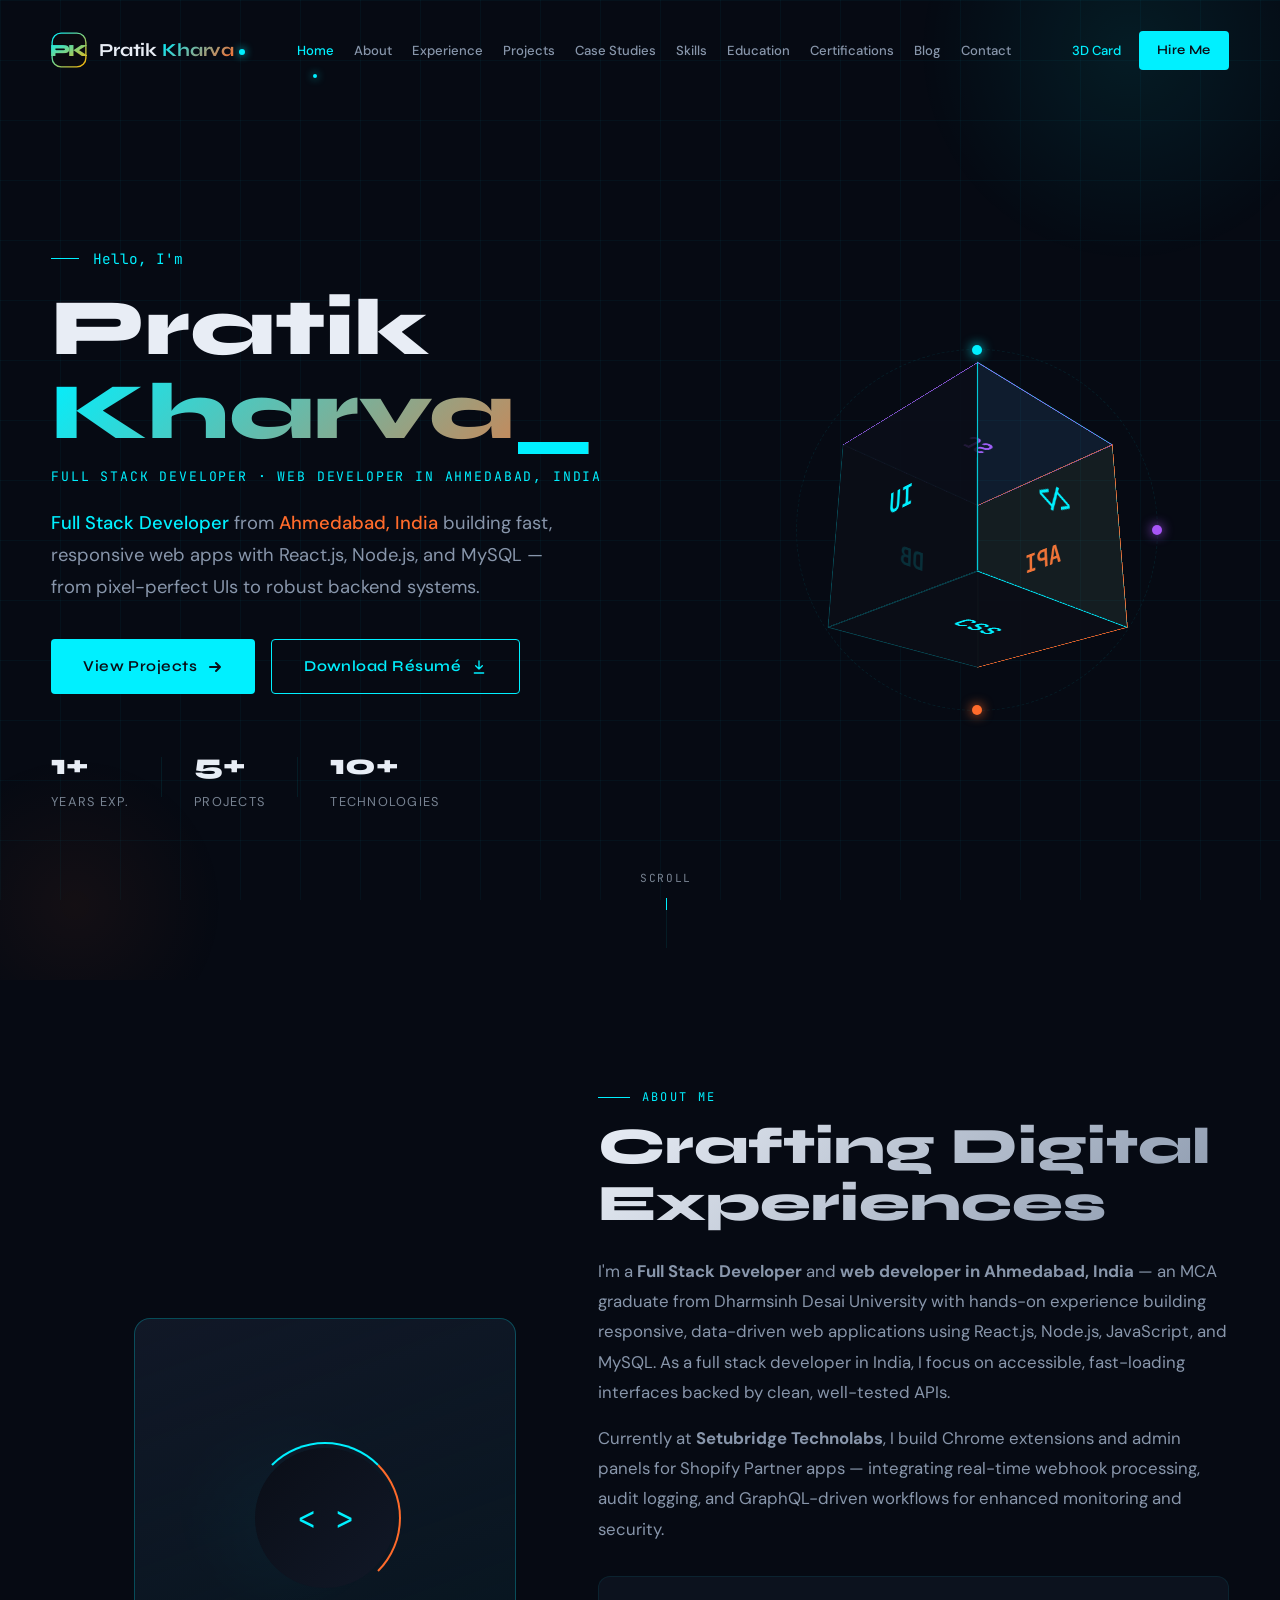
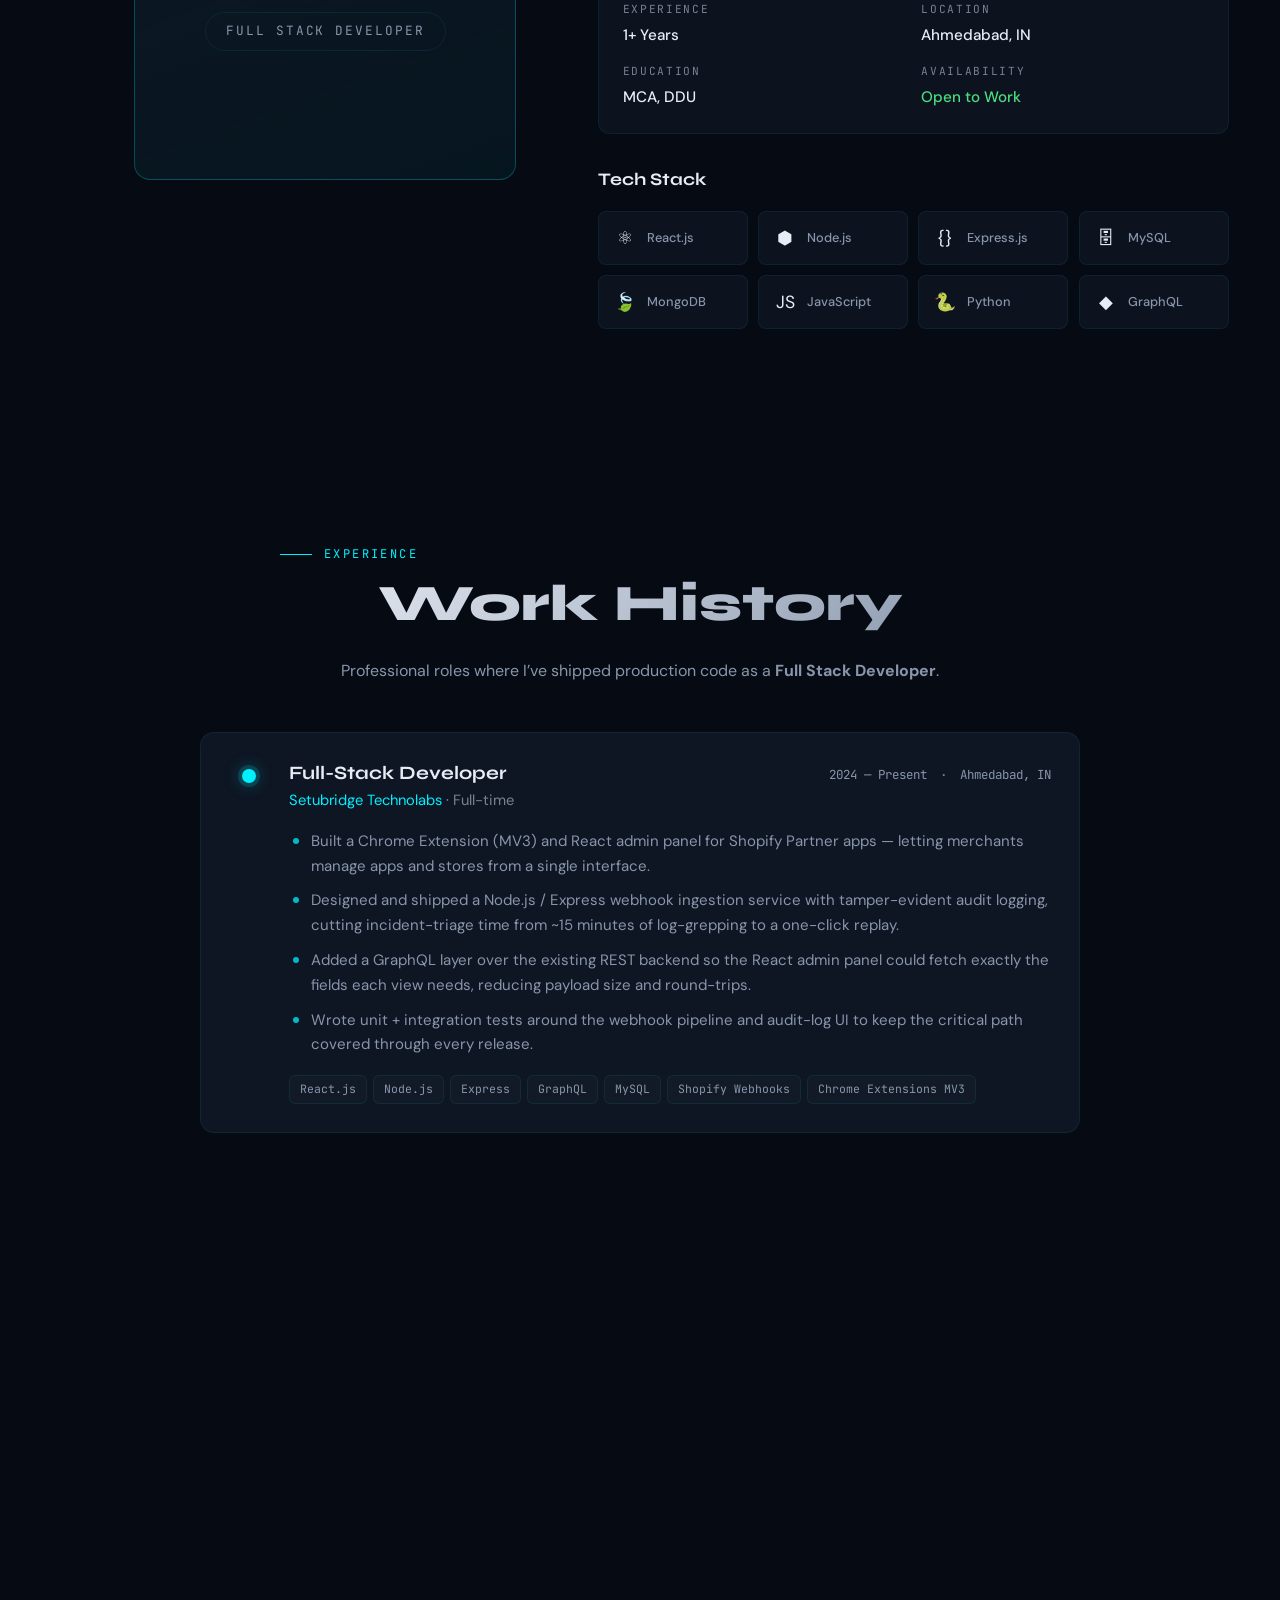
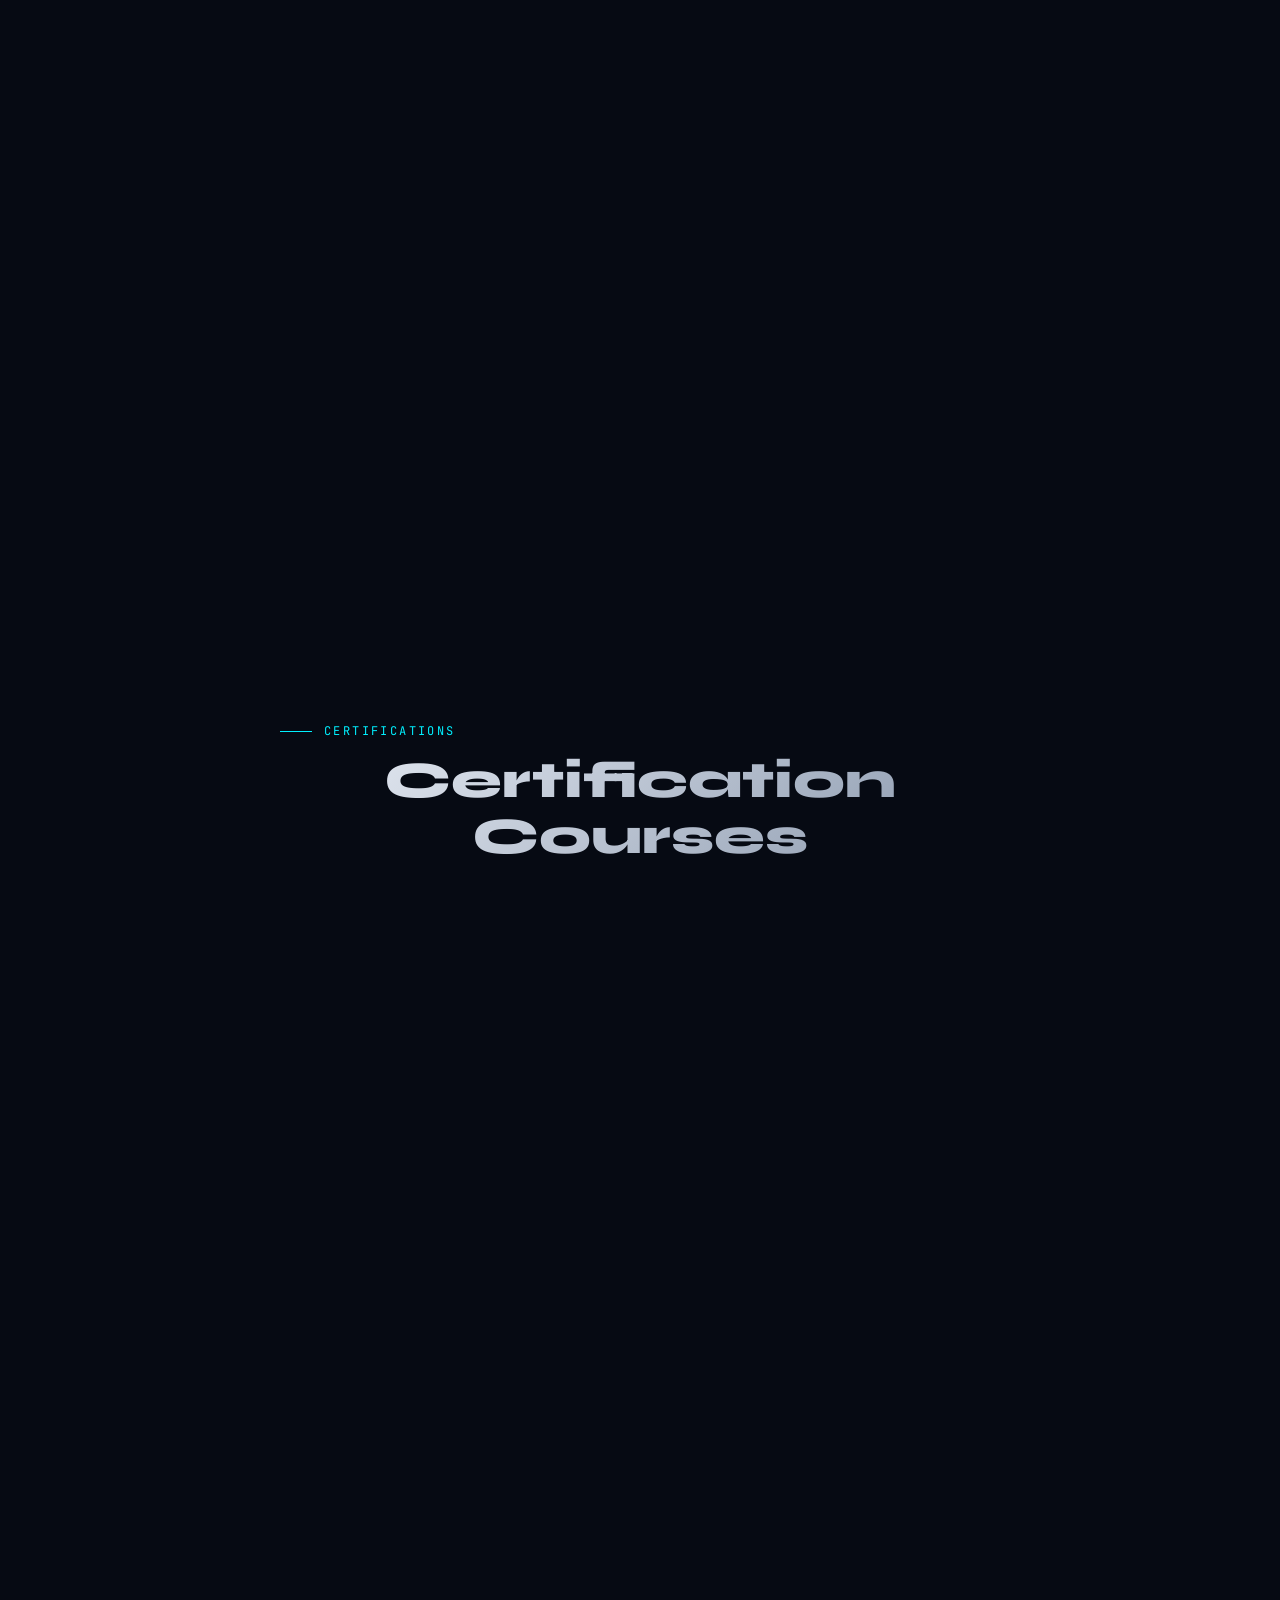
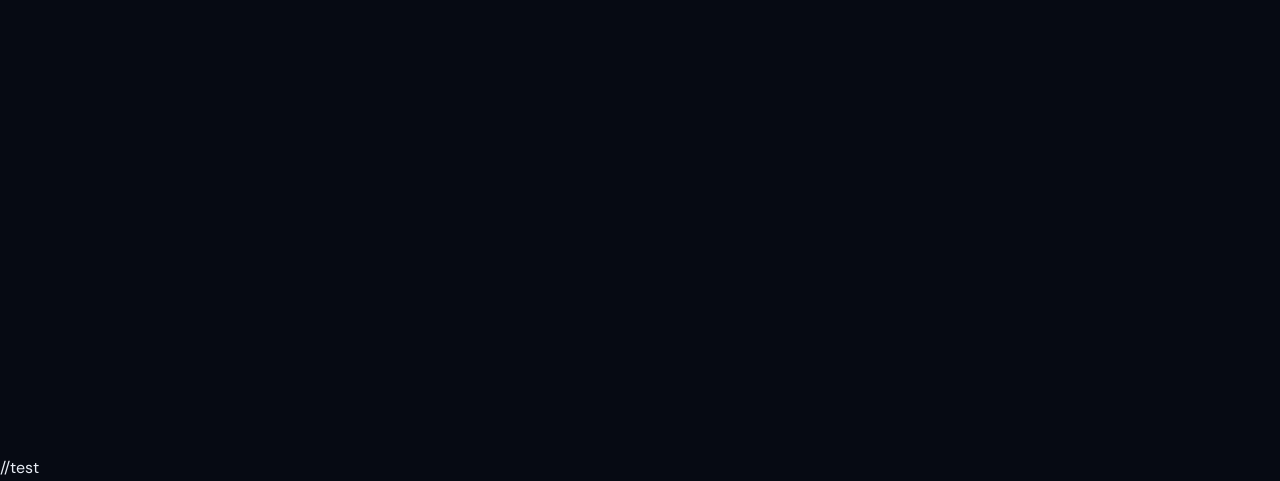
==== commit 550bac53: "add test commit" ====
--- a/website.html
+++ b/website.html
@@ -1244,3 +1244,5 @@
   <script src="website.min.js" defer></script>
 </body>
 </html>
+
+//test
--- a/website.min.css
+++ b/website.min.css
@@ -1 +1 @@
-:root{--bg-void:#060a13;--bg-deep:#0a0e17;--bg-surface:#111827;--bg-glass:rgba(17, 24, 39, 0.6);--bg-glass-hover:rgba(17, 24, 39, 0.85);--cyan:#00f0ff;--cyan-dim:#00b8c5;--cyan-glow:rgba(0, 240, 255, 0.15);--cyan-glow-strong:rgba(0, 240, 255, 0.35);--amber:#ff6b2b;--amber-dim:#cc5522;--amber-glow:rgba(255, 107, 43, 0.15);--purple:#a855f7;--text-primary:#e8edf5;--text-secondary:#8896ab;--text-dim:#788392;--border-subtle:rgba(0, 240, 255, 0.08);--border-glow:rgba(0, 240, 255, 0.25);--font-display:'Syne',sans-serif;--font-body:'DM Sans',sans-serif;--font-mono:'JetBrains Mono',monospace;--section-pad:clamp(80px, 12vh, 140px);--container-width:1200px;--gutter:clamp(20px, 4vw, 60px);--ease-out-expo:cubic-bezier(0.16, 1, 0.3, 1);--ease-out-back:cubic-bezier(0.34, 1.56, 0.64, 1);--spring:cubic-bezier(0.22, 1.2, 0.36, 1)}*,::after,::before{margin:0;padding:0}html{scroll-behavior:smooth;scrollbar-width:thin;scrollbar-color:var(--cyan-dim) var(--bg-deep)}body{font-family:var(--font-body);background:var(--bg-void);color:var(--text-primary);-webkit-font-smoothing:antialiased;-moz-osx-font-smoothing:grayscale;line-height:1.6}::-webkit-scrollbar{width:6px}::-webkit-scrollbar-track{background:var(--bg-deep)}::-webkit-scrollbar-thumb{background:var(--cyan-dim);border-radius:3px}a{color:inherit;text-decoration:none}ul{list-style:none}img{display:block}button{font-family:inherit;cursor:pointer;border:none;background:0 0;color:inherit}input,textarea{font-family:inherit;color:inherit;border:none;background:0 0;outline:0}.container{max-width:var(--container-width);margin:0 auto;padding:0 var(--gutter)}.section-label{font-family:var(--font-mono);font-size:.75rem;letter-spacing:.2em;text-transform:uppercase;color:var(--cyan);margin-bottom:12px;display:flex;align-items:center;gap:12px}.section-label::before{content:'';width:32px;height:1px;background:var(--cyan)}.section-title{font-family:var(--font-display);font-size:clamp(2rem, 5vw, 3.2rem);font-weight:800;line-height:1.1;margin-bottom:24px;background:linear-gradient(135deg,var(--text-primary) 0,var(--text-secondary) 100%);-webkit-background-clip:text;-webkit-text-fill-color:transparent;background-clip:text}.bg-grid{position:fixed;inset:0;z-index:-2;background-image:linear-gradient(var(--border-subtle) 1px,transparent 1px),linear-gradient(90deg,var(--border-subtle) 1px,transparent 1px);background-size:60px 60px;opacity:.5}.reveal{opacity:0;transform:translateY(20px);transition:opacity .4s ease-out,transform .4s ease-out}.reveal.visible{opacity:1;transform:translateY(0)}.reveal-delay-1{transition-delay:50ms}.reveal-delay-2{transition-delay:0.1s}.reveal-delay-3{transition-delay:0.15s}.reveal-delay-4{transition-delay:0.2s}.reveal-delay-5{transition-delay:0.25s}.glow-btn{position:relative;display:inline-flex;align-items:center;gap:10px;padding:14px 32px;font-family:var(--font-display);font-weight:600;font-size:.95rem;letter-spacing:.03em;color:var(--bg-deep);background:var(--cyan);border-radius:4px;overflow:hidden;transition:transform .4s var(--spring),box-shadow .4s ease;z-index:1}.glow-btn::before{content:'';position:absolute;inset:0;background:linear-gradient(135deg,var(--amber),var(--cyan));opacity:0;transition:opacity .4s;z-index:-1}.glow-btn:hover{transform:translateY(-2px);box-shadow:0 4px 20px rgba(0,240,255,.25)}.glow-btn:hover::before{opacity:1}.glow-btn:active{transform:translateY(0) scale(.98)}.glow-btn--outline{background:0 0;color:var(--cyan);border:1px solid var(--cyan)}.glow-btn--outline:hover{background:var(--cyan-glow);color:var(--text-primary)}.glass-card{background:rgba(17,24,39,.85);border:1px solid var(--border-subtle);border-radius:12px;transition:border-color .3s}.glass-card:hover{border-color:var(--border-glow)}.navbar{position:fixed;top:0;left:0;right:0;z-index:1000;padding:20px 0;transition:padding .3s,background .3s}.navbar--scrolled{padding:12px 0;background:rgba(6,10,19,.95);border-bottom:1px solid var(--border-subtle)}.navbar__inner{display:flex;align-items:center;justify-content:space-between}.navbar__logo{display:inline-flex;align-items:center;gap:12px;text-decoration:none;color:inherit;transition:transform .3s var(--spring);flex-shrink:0;min-width:0}.navbar__logo:hover{transform:translateY(-1px)}.brand-mark{display:inline-flex;align-items:center;justify-content:center;flex:0 0 auto;border-radius:12px;transition:transform .35s var(--spring),filter .35s ease;filter:drop-shadow(0 2px 12px rgba(0, 240, 255, 0))}.brand-mark svg{display:block}.footer__logo:hover .brand-mark,.navbar__logo:hover .brand-mark{transform:rotate(-4deg) scale(1.05);filter:drop-shadow(0 4px 16px rgba(0, 240, 255, .35))}.brand-mark--sm svg{width:28px;height:28px}.brand-wordmark{display:inline-flex;align-items:baseline;gap:.28em;font-family:Syne,var(--font-display, sans-serif);font-size:1.15rem;font-weight:700;letter-spacing:-.01em;line-height:1;white-space:nowrap}.brand-wordmark__first{color:var(--text-primary,#fff)}.brand-wordmark__last{background:linear-gradient(135deg,var(--cyan,#00f0ff) 0,var(--amber,#ffb400) 100%);-webkit-background-clip:text;background-clip:text;-webkit-text-fill-color:transparent;color:transparent}.brand-wordmark__accent{width:6px;height:6px;border-radius:50%;background:var(--cyan,#00f0ff);box-shadow:0 0 8px var(--cyan,#00f0ff);transform:translateY(-1px);animation:2.4s ease-in-out infinite brandPulse}@keyframes brandPulse{0%,100%{opacity:1;transform:translateY(-1px) scale(1)}50%{opacity:.55;transform:translateY(-1px) scale(.75)}}.brand-wordmark--sm{font-size:1rem}@media (max-width:420px){.brand-wordmark{display:none}}.navbar__links{display:flex;align-items:center;gap:2px}.navbar__group-label{display:none}.navbar__actions{display:flex;align-items:center;gap:12px;flex-shrink:0}.navbar__link{position:relative;font-family:var(--font-body);font-size:.9rem;font-weight:500;color:var(--text-secondary);padding:8px 14px;border-radius:6px;transition:color .3s,background .3s;white-space:nowrap}.navbar__link:hover{color:var(--text-primary);background:rgba(0,240,255,.05)}.navbar__link--active{color:var(--cyan)}.navbar__link--external{display:inline-flex;align-items:center;gap:6px;color:var(--cyan)}.navbar__link--external:hover{color:var(--cyan);background:rgba(0,240,255,.08)}.navbar__link-icon{flex-shrink:0;opacity:.9;transition:transform .3s var(--ease-out-expo)}.navbar__link--external:hover .navbar__link-icon{transform:translate(1px,-1px)}.navbar__link--active::after{content:'';position:absolute;bottom:2px;left:50%;transform:translateX(-50%);width:4px;height:4px;background:var(--cyan);border-radius:50%;box-shadow:0 0 8px var(--cyan)}.navbar__cta{padding:10px 22px;font-size:.85rem;flex-shrink:0}body.nav-locked{overflow:hidden}.navbar__drawer-footer{display:none}.navbar__burger{display:none;flex-direction:column;justify-content:center;align-items:center;gap:5px;padding:10px;min-width:44px;min-height:44px;z-index:1001;border-radius:8px}.navbar__burger span{display:block;width:24px;height:2px;background:var(--text-primary);border-radius:2px;transition:transform .3s var(--spring),opacity .3s ease}.navbar__burger--open span:first-child{transform:rotate(45deg) translate(5px,5px)}.navbar__burger--open span:nth-child(2){opacity:0}.navbar__burger--open span:nth-child(3){transform:rotate(-45deg) translate(5px,-5px)}.hero{position:relative;min-height:100vh;display:flex;align-items:center;overflow:hidden;padding-top:80px}.hero__orb{position:absolute;border-radius:50%;pointer-events:none}.hero__orb--1{width:500px;height:500px;background:radial-gradient(circle,rgba(0,240,255,.08) 0,transparent 60%);top:-200px;right:-100px}.hero__orb--2{width:350px;height:350px;background:radial-gradient(circle,rgba(255,107,43,.06) 0,transparent 60%);bottom:-100px;left:-100px}.hero__content{display:grid;grid-template-columns:1.1fr 0.9fr;gap:60px;align-items:center;width:100%}.hero__greeting{font-family:var(--font-mono);font-size:.9rem;color:var(--cyan);display:flex;align-items:center;gap:14px;margin-bottom:16px;opacity:0;animation:.4s ease-out 50ms forwards fadeSlideUp}.hero__greeting-line{display:inline-block;width:28px;height:1px;background:var(--cyan)}.hero__name{font-family:var(--font-display);font-weight:800;line-height:1.05;margin-bottom:24px}.hero__name-first{display:block;font-size:clamp(3rem, 7vw, 5rem);color:var(--text-primary);opacity:0;animation:.4s ease-out .1s forwards fadeSlideUp}.hero__name-last{display:block;font-size:clamp(3rem, 7vw, 5rem);background:linear-gradient(135deg,var(--cyan) 0,var(--amber) 100%);-webkit-background-clip:text;-webkit-text-fill-color:transparent;background-clip:text;opacity:0;animation:.4s ease-out .15s forwards fadeSlideUp}.hero__cursor{-webkit-text-fill-color:var(--cyan);animation:1s step-end infinite blink}@keyframes blink{0%,100%{opacity:1}50%{opacity:0}}.hero__role{font-family:var(--font-mono);font-size:.82rem;letter-spacing:.14em;text-transform:uppercase;color:var(--cyan);margin:-12px 0 20px;opacity:0;animation:.4s ease-out .15s forwards fadeSlideUp}.hero__tagline{font-size:clamp(1rem, 1.8vw, 1.15rem);color:var(--text-secondary);max-width:520px;line-height:1.75;margin-bottom:36px;opacity:0;animation:.4s ease-out .2s forwards fadeSlideUp}.hero__highlight{color:var(--cyan);font-weight:500}.hero__highlight--amber{color:var(--amber)}.hero__actions{display:flex;gap:16px;flex-wrap:wrap;margin-bottom:48px;opacity:0;animation:.4s ease-out .25s forwards fadeSlideUp}.hero__stats{display:flex;align-items:center;gap:32px;opacity:0;animation:.4s ease-out .3s forwards fadeSlideUp}.hero__stat-num{display:block;font-family:var(--font-display);font-size:1.8rem;font-weight:800;color:var(--text-primary)}.hero__stat-label{font-size:.8rem;color:var(--text-dim);text-transform:uppercase;letter-spacing:.1em}.hero__stat-divider{width:1px;height:40px;background:var(--border-subtle)}.hero__visual{display:flex;justify-content:center;align-items:center;position:relative;opacity:0;animation:.4s ease-out .15s forwards fadeScale}@keyframes fadeScale{from{opacity:0;transform:scale(.9)}to{opacity:1;transform:scale(1)}}.hero__cube-wrapper{width:280px;height:280px;perspective:800px}.hero__cube{width:100%;height:100%;position:relative;transform-style:preserve-3d;transform:rotateX(25deg) rotateY(45deg);transition:transform .15s ease-out;animation:20s linear infinite cubeIdle}.hero__cube-wrapper:hover .hero__cube{animation-play-state:paused}@keyframes cubeIdle{from{transform:rotateX(25deg) rotateY(45deg)}to{transform:rotateX(25deg) rotateY(405deg)}}.hero__cube-face{position:absolute;width:200px;height:200px;left:50%;top:50%;margin-left:-100px;margin-top:-100px;display:flex;align-items:center;justify-content:center;font-family:var(--font-mono);font-size:1.8rem;font-weight:700;border:1px solid var(--border-glow);background:rgba(10,14,23,.85);color:var(--cyan)}.hero__cube-face--front{transform:translateZ(100px);border-color:var(--cyan);background:rgba(0,240,255,.06)}.hero__cube-face--back{transform:rotateY(180deg) translateZ(100px)}.hero__cube-face--right{transform:rotateY(90deg) translateZ(100px);border-color:var(--amber);color:var(--amber);background:rgba(255,107,43,.06)}.hero__cube-face--left{transform:rotateY(-90deg) translateZ(100px)}.hero__cube-face--top{transform:rotateX(90deg) translateZ(100px);border-color:var(--purple);color:var(--purple);background:rgba(168,85,247,.06)}.hero__cube-face--bottom{transform:rotateX(-90deg) translateZ(100px)}.hero__orbit{position:absolute;width:360px;height:360px;border-radius:50%;border:1px dashed var(--border-subtle);animation:15s linear infinite orbitSpin}.hero__orbit-dot{position:absolute;width:10px;height:10px;border-radius:50%;background:var(--cyan);box-shadow:0 0 12px var(--cyan)}.hero__orbit-dot--1{top:0;left:50%;transform:translate(-50%,-50%)}.hero__orbit-dot--2{bottom:0;left:50%;transform:translate(-50%,50%);background:var(--amber);box-shadow:0 0 12px var(--amber)}.hero__orbit-dot--3{top:50%;right:0;transform:translate(50%,-50%);background:var(--purple);box-shadow:0 0 12px var(--purple)}@keyframes orbitSpin{from{transform:rotate(0)}to{transform:rotate(360deg)}}.hero__scroll-indicator{position:absolute;bottom:32px;left:50%;transform:translateX(-50%);display:flex;flex-direction:column;align-items:center;gap:10px;opacity:0;animation:.4s ease-out .4s forwards fadeSlideUp}.hero__scroll-indicator span{font-family:var(--font-mono);font-size:.7rem;letter-spacing:.15em;text-transform:uppercase;color:var(--text-dim)}.hero__scroll-line{width:1px;height:50px;background:var(--border-subtle);position:relative;overflow:hidden}.hero__scroll-dot{width:3px;height:12px;background:var(--cyan);border-radius:2px;position:absolute;left:-1px;animation:2s ease-in-out infinite scrollDot}@keyframes scrollDot{0%{top:-12px;opacity:0}30%{opacity:1}100%{top:50px;opacity:0}}@keyframes fadeSlideUp{from{opacity:0;transform:translateY(30px)}to{opacity:1;transform:translateY(0)}}.about{padding:var(--section-pad) 0;position:relative}.about__grid{display:grid;grid-template-columns:0.85fr 1.15fr;gap:80px;align-items:center}.about__visual{display:flex;justify-content:center}.about__card-3d{position:relative;width:300px;height:380px;perspective:1000px}.about__card-inner{width:100%;height:100%;position:relative;transform-style:preserve-3d;transition:transform .6s var(--spring)}.about__card-3d:hover .about__card-inner{transform:rotateY(8deg) rotateX(-5deg)}.about__card-front{width:100%;height:100%;background:linear-gradient(160deg,var(--bg-surface) 0,rgba(0,240,255,.05) 100%);border:1px solid var(--border-glow);border-radius:16px;display:flex;flex-direction:column;align-items:center;justify-content:center;gap:24px;padding:40px;backface-visibility:hidden}.about__avatar{position:relative;width:140px;height:140px}.about__avatar-ring{position:absolute;inset:-6px;border-radius:50%;border:2px solid transparent;border-top-color:var(--cyan);border-right-color:var(--amber);animation:4s linear infinite ringRotate}@keyframes ringRotate{to{transform:rotate(360deg)}}.about__avatar-placeholder{width:100%;height:100%;border-radius:50%;background:linear-gradient(135deg,var(--bg-deep) 0,var(--bg-surface) 100%);display:flex;align-items:center;justify-content:center;font-family:var(--font-mono);font-size:2rem;color:var(--cyan)}.about__card-label{font-family:var(--font-mono);font-size:.8rem;letter-spacing:.15em;text-transform:uppercase;color:var(--text-secondary);padding:8px 20px;border:1px solid var(--border-subtle);border-radius:20px}.about__card-glow{position:absolute;width:250px;height:250px;background:radial-gradient(circle,rgba(0,240,255,.08) 0,transparent 60%);top:50%;left:50%;transform:translate(-50%,-50%);pointer-events:none;z-index:-1}.about__bio{font-size:1.05rem;color:var(--text-secondary);line-height:1.8;margin-bottom:16px}.about__info-grid{display:grid;grid-template-columns:1fr 1fr;gap:16px;margin:32px 0;padding:24px;background:var(--bg-glass);border:1px solid var(--border-subtle);border-radius:12px}.about__info-item{display:flex;flex-direction:column;gap:4px}.about__info-label{font-family:var(--font-mono);font-size:.7rem;letter-spacing:.15em;text-transform:uppercase;color:var(--text-dim)}.about__info-value{font-weight:500;font-size:.95rem;color:var(--text-primary)}.about__info-value--green{color:#4ade80}.about__stack-title{font-family:var(--font-display);font-size:1.1rem;font-weight:700;margin-bottom:16px;color:var(--text-primary)}.about__stack-grid{display:grid;grid-template-columns:repeat(4,1fr);gap:10px}.about__stack-item{display:flex;align-items:center;gap:10px;padding:12px 14px;background:var(--bg-glass);border:1px solid var(--border-subtle);border-radius:8px;transition:transform .3s var(--spring),border-color .3s ease,box-shadow .3s ease;animation:stackPop .5s var(--ease-out-expo) calc(var(--i) * .05s) both}@keyframes stackPop{from{opacity:0;transform:scale(.85) translateY(10px)}to{opacity:1;transform:scale(1) translateY(0)}}.about__stack-item:hover{transform:translateY(-3px);border-color:var(--accent)}.about__stack-icon{font-size:1.1rem;width:24px;text-align:center}.about__stack-name{font-size:.8rem;font-weight:500;color:var(--text-secondary);white-space:nowrap}.projects{padding:var(--section-pad) 0;position:relative}.projects__header{display:block;justify-content:space-between;align-items:flex-end;margin-bottom:48px;flex-wrap:wrap;gap:24px}.projects__filters{display:flex;gap:8px}.projects__filter{font-family:var(--font-mono);font-size:.78rem;letter-spacing:.05em;padding:8px 18px;border-radius:4px;color:var(--text-secondary);border:1px solid var(--border-subtle);transition:.3s}.projects__filter:hover{color:var(--text-primary);border-color:var(--border-glow);background:var(--cyan-glow)}.projects__filter--active{color:var(--bg-deep);background:var(--cyan);border-color:var(--cyan)}.projects__filter--active:hover{background:var(--cyan);color:var(--bg-deep)}.projects__grid{display:grid;grid-template-columns:repeat(3,1fr);gap:24px}.projects__card{position:relative;border-radius:12px;background:var(--bg-glass);border:1px solid var(--border-subtle);overflow:hidden;transition:transform .2s,border-color .2s}.projects__card:hover{transform:translateY(-4px);border-color:var(--border-glow)}.projects__card-content{position:relative;padding:28px;z-index:1;display:flex;flex-direction:column;min-height:280px}.projects__card-top{display:flex;justify-content:space-between;align-items:center;margin-bottom:20px}.projects__card-category{font-family:var(--font-mono);font-size:.7rem;letter-spacing:.15em;text-transform:uppercase}.projects__card-links{display:flex;gap:10px}.projects__card-link{width:36px;height:36px;display:flex;align-items:center;justify-content:center;border-radius:8px;color:var(--text-dim);border:1px solid var(--border-subtle);transition:.3s}.projects__card-link:hover{color:var(--cyan);border-color:var(--cyan);background:var(--cyan-glow);transform:translateY(-2px)}.projects__card-title{font-family:var(--font-display);font-size:1.3rem;font-weight:700;color:var(--text-primary);margin-bottom:12px;transition:color .3s}.projects__card:hover .projects__card-title{color:var(--cyan)}.projects__card-desc{font-size:.9rem;color:var(--text-secondary);line-height:1.7;flex:1;margin-bottom:20px}.projects__card-tech{display:flex;flex-wrap:wrap;gap:8px;list-style:none;padding:0;margin:0}.projects__card-tag{font-family:var(--font-mono);font-size:.7rem;padding:4px 12px;border-radius:20px;background:rgba(0,240,255,.06);border:1px solid var(--border-subtle);color:var(--text-dim);transition:border-color .3s,color .3s}.projects__card:hover .projects__card-tag{border-color:var(--border-glow);color:var(--text-secondary)}.skills{padding:var(--section-pad) 0;position:relative}.skills__header{margin-bottom:48px}.skills__services{display:grid;grid-template-columns:repeat(4,1fr);gap:20px;margin-bottom:60px}.skills__service-card{position:relative;padding:32px 24px;background:var(--bg-glass);border:1px solid var(--border-subtle);border-radius:12px;text-align:center;overflow:hidden;transition:transform .4s var(--spring),border-color .3s ease,box-shadow .4s ease}.skills__service-card::before{content:'';position:absolute;top:0;left:0;right:0;height:3px;background:var(--cyan);transform:scaleX(0);transform-origin:left;transition:transform .5s var(--ease-out-expo)}.skills__service-card:hover::before{transform:scaleX(1)}.skills__service-card--cyan::before{background:var(--cyan)}.skills__service-card--amber::before{background:var(--amber)}.skills__service-card--purple::before{background:var(--purple)}.skills__service-card--green::before{background:#4ade80}.skills__service-card:hover{transform:translateY(-4px);border-color:var(--border-glow)}.skills__service-icon-wrap{width:56px;height:56px;margin:0 auto 18px;display:flex;align-items:center;justify-content:center;border-radius:12px;background:var(--bg-surface);border:1px solid var(--border-subtle);font-size:1.4rem;transition:transform .4s var(--spring),box-shadow .3s ease}.skills__service-card:hover .skills__service-icon-wrap{transform:scale(1.08)}.skills__service-icon{font-family:var(--font-mono);font-weight:700;color:var(--cyan)}.skills__service-card--amber .skills__service-icon{color:var(--amber)}.skills__service-card--purple .skills__service-icon{color:var(--purple)}.skills__service-card--green .skills__service-icon{color:#4ade80}.skills__service-title{font-family:var(--font-display);font-size:1rem;font-weight:700;margin-bottom:10px;color:var(--text-primary)}.skills__service-desc{font-size:.85rem;color:var(--text-secondary);line-height:1.65}.skills__detail{background:var(--bg-glass);border:1px solid var(--border-subtle);border-radius:16px;padding:28px 28px 32px;display:flex;flex-direction:column;gap:24px;--accent:var(--cyan);--accent-glow:rgba(0, 240, 255, 0.14);transition:border-color .4s}.skills__detail[data-active-color=cyan]{--accent:var(--cyan);--accent-glow:rgba(0, 240, 255, 0.14)}.skills__detail[data-active-color=amber]{--accent:var(--amber);--accent-glow:rgba(255, 107, 43, 0.16)}.skills__detail[data-active-color=purple]{--accent:var(--purple);--accent-glow:rgba(168, 85, 247, 0.16)}.skills__detail[data-active-color=green]{--accent:#4ade80;--accent-glow:rgba(74, 222, 128, 0.16)}.skills__tabs{display:flex;flex-wrap:wrap;gap:8px;padding:6px;background:var(--bg-surface);border:1px solid var(--border-subtle);border-radius:14px;position:relative}.skills__tab{flex:1 1 auto;display:inline-flex;align-items:center;justify-content:center;gap:10px;padding:12px 18px;border-radius:10px;font-size:.9rem;font-weight:500;color:var(--text-secondary);background:0 0;border:1px solid transparent;transition:color .25s,background .25s,border-color .25s,transform .25s;cursor:pointer;white-space:nowrap}.skills__tab:hover{color:var(--text-primary);background:rgba(255,255,255,.03)}.skills__tab--active{color:var(--accent);background:var(--accent-glow);border-color:color-mix(in srgb,var(--accent) 35%,transparent);box-shadow:0 4px 18px -8px var(--accent)}.skills__3d-icon{width:22px;height:22px;flex-shrink:0;transition:transform .3s var(--ease-out-expo)}.skills__tab--active .skills__3d-icon{transform:rotate(-4deg) scale(1.08)}.skills__3d-icon--cyan{color:var(--cyan)}.skills__3d-icon--amber{color:var(--amber)}.skills__3d-icon--purple{color:var(--purple)}.skills__3d-icon--green{color:#4ade80}.skills__panel{min-height:180px;transition:opacity .22s,transform .22s}.skills__panel--leaving{opacity:0;transform:translateY(4px)}.skills__icon-grid{list-style:none;margin:0;padding:0;display:grid;grid-template-columns:repeat(auto-fit,minmax(128px,1fr));gap:14px}.skills__icon-item{--delay:0ms;display:flex;flex-direction:column;align-items:center;justify-content:center;gap:12px;padding:22px 12px 18px;background:var(--bg-surface);border:1px solid var(--border-subtle);border-radius:12px;text-align:center;cursor:default;transition:transform .3s var(--ease-out-expo),border-color .3s ease,background .3s ease,box-shadow .3s ease;animation:skillIconIn .45s var(--ease-out-expo) var(--delay) both}@keyframes skillIconIn{from{opacity:0;transform:translateY(8px) scale(.96)}to{opacity:1;transform:translateY(0) scale(1)}}.skills__icon-item:hover{transform:translateY(-4px);border-color:color-mix(in srgb,var(--accent) 45%,transparent);background:color-mix(in srgb,var(--accent) 6%,var(--bg-surface));box-shadow:0 12px 30px -18px var(--accent)}.skills__icon-wrap{width:52px;height:52px;display:flex;align-items:center;justify-content:center;border-radius:12px;background:rgba(255,255,255,.03);border:1px solid var(--border-subtle);transition:transform .3s var(--ease-out-expo),border-color .3s ease}.skills__icon-item:hover .skills__icon-wrap{transform:scale(1.06);border-color:color-mix(in srgb,var(--accent) 40%,transparent)}.skills__icon-img{width:32px;height:32px;display:block}.skills__icon-svg{display:inline-flex;width:28px;height:28px}.skills__icon-svg svg{width:100%;height:100%}.skills__icon-svg--cyan{color:var(--cyan)}.skills__icon-svg--amber{color:var(--amber)}.skills__icon-svg--purple{color:var(--purple)}.skills__icon-svg--green{color:#4ade80}.skills__icon-name{font-size:.85rem;font-weight:500;color:var(--text-primary);letter-spacing:.01em}.skills__ai{margin-top:36px;padding-top:32px;border-top:1px solid var(--border-subtle)}.skills__ai-header{text-align:center;max-width:720px;margin:0 auto 28px}.skills__ai-eyebrow{font-family:var(--font-mono);font-size:.72rem;font-weight:600;letter-spacing:.2em;text-transform:uppercase;color:var(--cyan);margin-bottom:10px}.skills__ai-title{font-family:var(--font-display);font-size:1.75rem;font-weight:800;letter-spacing:-.02em;margin-bottom:12px;background:linear-gradient(135deg,var(--cyan) 0,var(--amber) 100%);-webkit-background-clip:text;background-clip:text;color:transparent}.skills__ai-lead{font-size:.95rem;color:var(--text-secondary);line-height:1.7}.skills__ai-grid{display:grid;grid-template-columns:repeat(2,1fr);gap:20px;margin-bottom:24px}.skills__ai-card{--ai-accent:var(--cyan);position:relative;padding:26px 24px;background:var(--bg-glass);border:1px solid var(--border-subtle);border-radius:14px;overflow:hidden;transition:transform .4s var(--spring),border-color .3s ease,box-shadow .4s ease}.skills__ai-card::before{content:'';position:absolute;top:0;left:0;right:0;height:3px;background:var(--ai-accent);transform:scaleX(0);transform-origin:left;transition:transform .5s var(--ease-out-expo)}.skills__ai-card:hover::before{transform:scaleX(1)}.skills__ai-card:hover{transform:translateY(-4px);border-color:var(--border-glow);box-shadow:0 16px 48px -24px var(--ai-accent)}.skills__ai-card--cyan{--ai-accent:var(--cyan)}.skills__ai-card--amber{--ai-accent:var(--amber)}.skills__ai-card-head{display:flex;align-items:center;justify-content:space-between;gap:12px;margin-bottom:14px}.skills__ai-badge{font-family:var(--font-mono);font-size:.72rem;font-weight:600;letter-spacing:.16em;text-transform:uppercase;padding:6px 12px;border-radius:999px;color:var(--ai-accent);border:1px solid var(--ai-accent);background:rgba(255,255,255,.02)}.skills__ai-icon{width:40px;height:40px;display:flex;align-items:center;justify-content:center;color:var(--ai-accent);border-radius:10px;background:var(--bg-surface);border:1px solid var(--border-subtle);transition:transform .4s var(--spring)}.skills__ai-card:hover .skills__ai-icon{transform:rotate(-4deg) scale(1.08)}.skills__ai-icon svg{width:22px;height:22px}.skills__ai-card-title{font-family:var(--font-display);font-size:1rem;font-weight:700;color:var(--text-primary);margin-bottom:10px;letter-spacing:-.01em}.skills__ai-card-desc{font-size:.88rem;color:var(--text-secondary);line-height:1.7;margin-bottom:14px}.skills__ai-bullets{list-style:none;padding:0;margin:0;display:flex;flex-direction:column;gap:8px}.skills__ai-bullets li{position:relative;padding-left:20px;font-size:.86rem;color:var(--text-primary);line-height:1.55}.skills__ai-bullets li::before{content:'';position:absolute;left:0;top:.55em;width:8px;height:8px;border-radius:2px;background:var(--ai-accent);transform:rotate(45deg)}.skills__ai-tools{padding:18px 22px;background:var(--bg-surface);border:1px solid var(--border-subtle);border-radius:12px;display:flex;flex-wrap:wrap;align-items:center;gap:14px 24px}.skills__ai-tools-title{font-family:var(--font-mono);font-size:.72rem;font-weight:600;letter-spacing:.18em;text-transform:uppercase;color:var(--text-secondary);margin:0;white-space:nowrap}.skills__ai-tool-list{list-style:none;padding:0;margin:0;display:flex;flex-wrap:wrap;gap:10px}.skills__ai-tool{display:inline-flex;align-items:center;gap:8px;font-family:var(--font-mono);font-size:.82rem;font-weight:500;padding:8px 14px;border-radius:999px;color:var(--text-primary);background:var(--bg-glass);border:1px solid var(--border-subtle);transition:border-color .3s ease,transform .3s var(--spring),color .3s ease}.skills__ai-tool:hover{color:var(--cyan);border-color:var(--border-glow);transform:translateY(-2px)}.skills__ai-tool-dot{width:6px;height:6px;border-radius:50%;background:var(--cyan);box-shadow:0 0 8px var(--cyan-glow-strong)}@media (max-width:768px){.skills__ai-grid{grid-template-columns:1fr}.skills__ai-tools{flex-direction:column;align-items:flex-start}.skills__ai-title{font-size:1.45rem}}.contact{padding:var(--section-pad) 0;position:relative;overflow:hidden}.contact__glow-orb{position:absolute;width:500px;height:500px;background:radial-gradient(circle,rgba(0,240,255,.06) 0,transparent 60%);top:50%;left:50%;transform:translate(-50%,-50%);pointer-events:none}.contact__grid{display:grid;grid-template-columns:1fr 1.2fr;gap:60px;align-items:start}.contact__desc{font-size:1.05rem;color:var(--text-secondary);line-height:1.8;margin-bottom:36px}.contact__details{display:flex;flex-direction:column;gap:20px;margin-bottom:36px}.contact__detail-item{display:flex;align-items:center;gap:16px}.contact__detail-icon{width:44px;height:44px;display:flex;align-items:center;justify-content:center;border-radius:10px;background:var(--bg-glass);border:1px solid var(--border-subtle);flex-shrink:0}.contact__detail-label{display:block;font-family:var(--font-mono);font-size:.7rem;letter-spacing:.1em;text-transform:uppercase;color:var(--text-dim);margin-bottom:2px}.contact__detail-value{display:block;font-size:.92rem;color:var(--text-primary)}.contact__detail-value--green{color:#4ade80}.contact__socials{display:flex;gap:12px}.contact__social-link{font-family:var(--font-mono);font-size:.78rem;padding:8px 18px;border:1px solid var(--border-subtle);border-radius:6px;color:var(--text-secondary);transition:.3s}.contact__social-link:hover{color:var(--cyan);border-color:var(--cyan);background:var(--cyan-glow);transform:translateY(-2px)}.contact__form{overflow:hidden}.contact__form-header{display:flex;align-items:center;gap:12px;padding:14px 24px;border-bottom:1px solid var(--border-subtle);background:rgba(17,24,39,.4)}.contact__form-dots{display:flex;gap:6px}.contact__form-dots span{width:10px;height:10px;border-radius:50%}.contact__form-dots span:first-child{background:#ff5f57}.contact__form-dots span:nth-child(2){background:#febc2e}.contact__form-dots span:nth-child(3){background:#28c840}.contact__form-title{font-family:var(--font-mono);font-size:.78rem;color:var(--text-dim)}.contact__form-body{padding:32px;display:flex;flex-direction:column;gap:24px}.contact__field{position:relative}.contact__label{display:block;font-family:var(--font-mono);font-size:.72rem;letter-spacing:.1em;text-transform:uppercase;color:var(--text-dim);margin-bottom:8px;transition:color .3s}.contact__field--focused .contact__label{color:var(--cyan)}.contact__input{width:100%;padding:12px 0;font-size:.95rem;color:var(--text-primary);background:0 0;border:none;border-bottom:1px solid var(--border-subtle);transition:border-color .3s}.contact__input:focus{border-color:var(--cyan)}.contact__textarea{resize:vertical;min-height:100px;line-height:1.6}.contact__field-line{position:absolute;bottom:0;left:0;width:100%;height:2px;background:var(--cyan);transform:scaleX(0);transform-origin:left;transition:transform .4s var(--ease-out-expo)}.contact__field--focused .contact__field-line{transform:scaleX(1)}.contact__submit{align-self:flex-start;margin-top:8px}.contact__submit:disabled{opacity:.7;pointer-events:none}.contact__spinner{display:inline-block;width:16px;height:16px;border:2px solid transparent;border-top-color:currentColor;border-radius:50%;animation:.6s linear infinite spin}@keyframes spin{to{transform:rotate(360deg)}}.contact__status{padding:14px 20px;border-radius:8px;font-size:.88rem;font-weight:500;animation:statusSlide .4s var(--ease-out-expo)}@keyframes statusSlide{from{opacity:0;transform:translateY(10px)}to{opacity:1;transform:translateY(0)}}.contact__status--success{background:rgba(74,222,128,.1);border:1px solid rgba(74,222,128,.3);color:#4ade80}.contact__status--error{background:rgba(248,113,113,.1);border:1px solid rgba(248,113,113,.3);color:#f87171}.footer{border-top:1px solid var(--border-subtle);padding:48px 0 32px}.footer__inner{display:flex;justify-content:space-between;align-items:center;margin-bottom:32px}.footer__logo{display:inline-flex;align-items:center;gap:10px;text-decoration:none;color:inherit;transition:transform .3s var(--spring)}.footer__logo:hover{transform:translateY(-1px)}.footer__tagline{font-size:.85rem;color:var(--text-dim);margin-top:6px}.footer__links{display:flex;gap:24px}.footer__link{font-size:.88rem;color:var(--text-secondary);transition:color .3s}.footer__link:hover{color:var(--cyan)}.footer__bottom{display:flex;justify-content:space-between;align-items:center;padding-top:24px;border-top:1px solid var(--border-subtle);font-size:.8rem;color:var(--text-dim)}.footer__built{font-family:var(--font-mono);font-size:.75rem}@media (max-width:1024px){.hero__content{grid-template-columns:1fr;text-align:center}.hero__greeting{justify-content:center}.hero__tagline{margin-left:auto;margin-right:auto}.hero__actions,.hero__stats{justify-content:center}.hero__visual{margin-top:40px}.about__grid{grid-template-columns:1fr;gap:40px}.about__visual{order:-1}.about__card-3d{width:260px;height:320px}.projects__grid,.skills__services{grid-template-columns:repeat(2,1fr)}.contact__grid{grid-template-columns:1fr;gap:40px}}@media (max-width:1200px){.navbar__burger{display:flex}.navbar__actions .navbar__cta,.navbar__actions .navbar__link--external{display:none}.navbar__links{position:fixed;top:0;right:0;bottom:0;width:min(360px,88vw);flex-direction:column;align-items:stretch;justify-content:flex-start;gap:4px;padding:84px 22px calc(28px + env(safe-area-inset-bottom));background:rgba(8,12,22,.98);border-left:1px solid var(--border-subtle);box-shadow:-16px 0 40px rgba(0,0,0,.5);transform:translateX(100%);transition:transform .32s var(--ease-out-expo);overflow-y:auto;z-index:999;-webkit-overflow-scrolling:touch}.navbar__links--open{transform:translateX(0)}.navbar__group-label{display:block;font-family:var(--font-body);font-size:.7rem;font-weight:600;text-transform:uppercase;letter-spacing:.12em;color:var(--text-muted,#6b7280);margin:18px 16px 6px}.navbar__group-label:first-child{margin-top:0}.navbar__link{width:100%;text-align:left;font-size:1rem;padding:12px 16px;border-radius:8px;justify-content:flex-start}.navbar__link--active{background:rgba(0,240,255,.08);color:var(--cyan)}.navbar__link--active::after{display:none}.navbar__drawer-footer{display:flex;flex-direction:column;gap:10px;margin-top:auto;padding-top:18px;border-top:1px solid var(--border-subtle)}.navbar__drawer-footer .navbar__cta,.navbar__drawer-footer .navbar__link--external{width:100%;margin:0;text-align:center;justify-content:center}}.navbar__backdrop{position:fixed;inset:0;background:rgba(2,5,12,.55);backdrop-filter:blur(4px);-webkit-backdrop-filter:blur(4px);opacity:0;pointer-events:none;transition:opacity .25s;z-index:997}.navbar__backdrop--open{opacity:1;pointer-events:auto}@media (max-width:768px){:root{--section-pad:60px;--gutter:20px}.hero__cube-wrapper{width:200px;height:200px}.hero__cube-face{width:140px;height:140px;margin-left:-70px;margin-top:-70px;font-size:1.3rem}.hero__cube-face--front{transform:translateZ(70px)}.hero__cube-face--back{transform:rotateY(180deg) translateZ(70px)}.hero__cube-face--right{transform:rotateY(90deg) translateZ(70px)}.hero__cube-face--left{transform:rotateY(-90deg) translateZ(70px)}.hero__cube-face--top{transform:rotateX(90deg) translateZ(70px)}.hero__cube-face--bottom{transform:rotateX(-90deg) translateZ(70px)}.hero__orbit{width:260px;height:260px}.hero__stats{gap:20px}.hero__stat-num{font-size:1.4rem}.about__stack-grid{grid-template-columns:repeat(2,1fr)}.about__info-grid{grid-template-columns:1fr}.projects__header{flex-direction:column;align-items:flex-start}.projects__filters{flex-wrap:wrap}.projects__grid,.skills__services{grid-template-columns:1fr}.skills__detail{gap:20px;padding:20px 18px 22px}.skills__tabs{gap:4px;padding:4px;overflow-x:auto;scrollbar-width:none;flex-wrap:nowrap}.skills__tabs::-webkit-scrollbar{display:none}.skills__tab{flex:0 0 auto;padding:10px 14px;font-size:.82rem;gap:8px}.skills__3d-icon{width:20px;height:20px}.skills__icon-grid{grid-template-columns:repeat(auto-fit,minmax(104px,1fr));gap:10px}.skills__icon-item{padding:18px 8px 14px;gap:10px}.skills__icon-wrap{width:46px;height:46px}.skills__icon-img{width:28px;height:28px}.contact__form-body{padding:24px}.contact__socials{flex-wrap:wrap}.footer__inner{flex-direction:column;gap:24px;text-align:center}.footer__bottom{flex-direction:column;gap:8px;text-align:center}}@media (max-width:480px){.hero{padding-top:100px}.hero__actions{flex-direction:column;align-items:center}}.case-studies{padding:var(--section-pad) 0;position:relative}.case-studies__header{max-width:760px;margin-bottom:56px}.case-studies__lead{margin-top:16px;color:var(--text-secondary);font-size:1rem;line-height:1.75;max-width:680px}.case-studies__list{display:grid;gap:28px}.case-study{padding:32px;border-radius:16px}.case-study__meta{display:flex;align-items:center;gap:14px;flex-wrap:wrap;margin-bottom:14px;font-family:var(--font-mono);font-size:.72rem;text-transform:uppercase;letter-spacing:.12em;color:var(--text-dim)}.case-study__tag{padding:4px 10px;border-radius:999px;background:rgba(0,240,255,.08);border:1px solid var(--border-subtle);color:var(--cyan)}.case-study__title{font-family:Syne,sans-serif;font-size:clamp(1.25rem, 2.4vw, 1.6rem);font-weight:700;color:var(--text-primary);line-height:1.3;margin-bottom:12px}.case-study__summary{color:var(--text-secondary);line-height:1.75;margin-bottom:24px;max-width:780px}.case-study__blocks{display:grid;grid-template-columns:repeat(auto-fit,minmax(240px,1fr));gap:24px;padding:22px;margin-bottom:22px;background:rgba(255,255,255,.02);border:1px solid var(--border-subtle);border-radius:12px}.case-study__block-title{font-family:var(--font-mono);font-size:.72rem;text-transform:uppercase;letter-spacing:.14em;color:var(--amber);margin-bottom:8px}.case-study__block p{color:var(--text-secondary);line-height:1.7;font-size:.95rem}.case-study__tech{display:flex;flex-wrap:wrap;gap:6px;list-style:none;padding:0;margin:0}.case-study__tech li{padding:3px 10px;font-family:var(--font-mono);font-size:.72rem;border-radius:999px;background:rgba(255,255,255,.03);border:1px solid var(--border-subtle);color:var(--text-dim)}.case-study__links{display:flex;gap:14px;flex-wrap:wrap}.case-study__link{display:inline-flex;align-items:center;gap:8px;padding:8px 14px;border-radius:8px;border:1px solid var(--border-subtle);color:var(--text-primary);font-size:.88rem;font-weight:500;text-decoration:none;transition:border-color .3s,color .3s,transform .3s}.case-study__link:hover{border-color:var(--cyan);color:var(--cyan);transform:translateY(-1px)}.experience{padding:var(--section-pad) 0;position:relative}.experience__header{max-width:720px;margin:0 auto 48px;text-align:center}.experience__lead{margin-top:16px;color:var(--text-secondary);line-height:1.7;font-size:1rem}.experience__list{list-style:none;margin:0 auto;padding:0;max-width:880px;display:flex;flex-direction:column;gap:24px}.experience-item{display:grid;grid-template-columns:40px 1fr;gap:20px;padding:28px;border-radius:14px;position:relative}.experience-item__timeline{position:relative;display:flex;justify-content:center;padding-top:8px}.experience-item__dot{width:14px;height:14px;border-radius:50%;background:var(--cyan);box-shadow:0 0 0 4px rgba(0,240,255,.15),0 0 18px rgba(0,240,255,.45);z-index:1}.experience-item__line{position:absolute;top:22px;bottom:-32px;width:2px;background:linear-gradient(to bottom,rgba(0,240,255,.35),rgba(0,240,255,0))}.experience-item:last-child .experience-item__line{display:none}.experience-item__head{display:flex;justify-content:space-between;align-items:flex-start;gap:16px;flex-wrap:wrap;margin-bottom:16px}.experience-item__role{font-family:Syne,sans-serif;font-size:1.18rem;font-weight:700;color:var(--text-primary);margin:0 0 4px;line-height:1.3}.experience-item__company{color:var(--text-secondary);font-size:.92rem;margin:0}.experience-item__company a{color:var(--cyan);text-decoration:none;transition:color .2s}.experience-item__company a:hover{text-decoration:underline;text-underline-offset:3px}.experience-item__type{color:var(--text-dim)}.experience-item__meta{font-family:var(--font-mono);font-size:.78rem;color:var(--text-secondary);white-space:nowrap;padding-top:4px}.experience-item__dot-sep{margin:0 6px;color:var(--text-dim)}.experience-item__bullets{list-style:none;padding:0;margin:0 0 18px;display:flex;flex-direction:column;gap:10px}.experience-item__bullets li{position:relative;padding-left:22px;color:var(--text-secondary);line-height:1.65;font-size:.94rem}.experience-item__bullets li::before{content:'';position:absolute;left:4px;top:9px;width:6px;height:6px;border-radius:50%;background:var(--cyan);opacity:.75}.experience-item__tech{list-style:none;padding:0;margin:0;display:flex;flex-wrap:wrap;gap:6px}.experience-item__tech li{font-family:var(--font-mono);font-size:.72rem;padding:4px 10px;border:1px solid var(--border-subtle);border-radius:6px;color:var(--text-secondary);background:rgba(255,255,255,.02)}.education{padding:var(--section-pad) 0;position:relative}.education__header{max-width:720px;margin:0 auto 48px;text-align:center}.education__grid{display:grid;grid-template-columns:repeat(auto-fit,minmax(320px,1fr));gap:22px;max-width:960px;margin:0 auto}.edu-card{display:grid;grid-template-columns:56px 1fr;gap:20px;padding:26px;border-radius:14px;transition:transform .3s var(--ease-out-expo),border-color .3s ease}.edu-card:hover{transform:translateY(-3px);border-color:color-mix(in srgb,var(--cyan) 35%,transparent)}.edu-card__icon{width:56px;height:56px;border-radius:12px;display:flex;align-items:center;justify-content:center;background:rgba(0,240,255,.08);border:1px solid rgba(0,240,255,.2);color:var(--cyan)}.edu-card__icon svg{width:28px;height:28px}.edu-card__degree{font-family:Syne,sans-serif;font-size:1.05rem;font-weight:700;color:var(--text-primary);margin:0 0 6px;line-height:1.35}.edu-card__school{color:var(--text-secondary);font-size:.9rem;margin:0 0 4px}.edu-card__school a{color:var(--text-primary);text-decoration:none;transition:color .2s}.edu-card__school a:hover{color:var(--cyan);text-decoration:underline;text-underline-offset:3px}.edu-card__meta{font-family:var(--font-mono);font-size:.78rem;color:var(--text-dim);margin:0 0 10px}.edu-card__notes{color:var(--text-secondary);font-size:.9rem;line-height:1.6;margin:0}.blog{padding:var(--section-pad) 0;position:relative}.blog__header{max-width:760px;margin-bottom:56px}.blog__lead{margin-top:16px;color:var(--text-secondary);font-size:1rem;line-height:1.75;max-width:680px}.blog__grid{display:grid;grid-template-columns:repeat(auto-fit,minmax(300px,1fr));gap:24px}.blog-card{padding:28px;border-radius:14px;display:flex;flex-direction:column;transition:border-color .3s,transform .3s}.blog-card:hover{transform:translateY(-3px);border-color:var(--border-glow)}.blog-card__meta{display:flex;align-items:center;gap:10px;font-family:var(--font-mono);font-size:.72rem;text-transform:uppercase;letter-spacing:.12em;color:var(--text-dim);margin-bottom:14px}.blog-card__dot{opacity:.5}.blog-card__title{font-family:Syne,sans-serif;font-size:1.18rem;font-weight:700;line-height:1.35;margin-bottom:12px}.blog-card__title a{color:var(--text-primary);text-decoration:none;transition:color .3s}.blog-card__title a:hover{color:var(--cyan)}.blog-card__excerpt{color:var(--text-secondary);line-height:1.7;font-size:.95rem;flex:1;margin-bottom:18px}.blog-card__tags{display:flex;flex-wrap:wrap;gap:6px;list-style:none;padding:0;margin:0 0 18px}.blog-card__tags li{padding:3px 10px;font-family:var(--font-mono);font-size:.72rem;border-radius:999px;background:rgba(0,240,255,.06);border:1px solid var(--border-subtle);color:var(--text-dim)}.blog-card__more{display:inline-flex;align-items:center;gap:6px;font-family:var(--font-mono);font-size:.82rem;color:var(--cyan);text-decoration:none;font-weight:500;transition:gap .3s}.blog-card__more:hover{gap:10px}@media (max-width:640px){.case-study{padding:22px}.case-study__blocks{padding:16px;gap:18px}.experience-item{grid-template-columns:28px 1fr;padding:22px;gap:14px}.experience-item__head{flex-direction:column;gap:6px}.experience-item__meta{white-space:normal;padding-top:0}.edu-card{grid-template-columns:48px 1fr;padding:22px;gap:16px}.edu-card__icon{width:48px;height:48px}.edu-card__icon svg{width:24px;height:24px}.blog-card{padding:22px}}.skip-link{position:absolute;top:-40px;left:8px;z-index:1000;padding:8px 16px;background:var(--cyan,#00f0ff);color:#000;font-family:var(--font-mono, monospace);font-size:.85rem;font-weight:700;border-radius:4px;text-decoration:none;transition:top .2s}.skip-link:focus{top:8px;outline:#fff solid 2px;outline-offset:2px}@media (max-width:768px){.contact__input,.contact__textarea,input,select,textarea{font-size:16px}}@media (min-width:1201px) and (max-width:1440px){.navbar__links{gap:0}.navbar__link{font-size:.82rem;padding:8px 10px}.navbar__cta{padding:9px 18px;font-size:.82rem}.navbar__actions{gap:8px}}@supports (content-visibility:auto){#about,#blog,#case-studies,#contact,#education,#experience,#projects,#skills,.footer{content-visibility:auto;contain-intrinsic-size:600px}}.navbar__inner{padding-left:max(var(--gutter,24px),env(safe-area-inset-left));padding-right:max(var(--gutter,24px),env(safe-area-inset-right))}.footer{padding-bottom:max(24px,env(safe-area-inset-bottom))}body,html{overflow-x:hidden;max-width:100%}img,svg,video{max-width:100%;height:auto}.contact__social-link,.footer__link,.navbar__link,.projects__filter,.skills__tab,.social{min-height:44px;display:inline-flex;align-items:center}+:root{--bg-void:#060a13;--bg-deep:#0a0e17;--bg-surface:#111827;--bg-glass:rgba(17, 24, 39, 0.6);--bg-glass-hover:rgba(17, 24, 39, 0.85);--cyan:#00f0ff;--cyan-dim:#00b8c5;--cyan-glow:rgba(0, 240, 255, 0.15);--cyan-glow-strong:rgba(0, 240, 255, 0.35);--amber:#ff6b2b;--amber-dim:#cc5522;--amber-glow:rgba(255, 107, 43, 0.15);--purple:#a855f7;--text-primary:#e8edf5;--text-secondary:#8896ab;--text-dim:#788392;--border-subtle:rgba(0, 240, 255, 0.08);--border-glow:rgba(0, 240, 255, 0.25);--font-display:'Syne',sans-serif;--font-body:'DM Sans',sans-serif;--font-mono:'JetBrains Mono',monospace;--section-pad:clamp(80px, 12vh, 140px);--container-width:1200px;--gutter:clamp(20px, 4vw, 60px);--ease-out-expo:cubic-bezier(0.16, 1, 0.3, 1);--ease-out-back:cubic-bezier(0.34, 1.56, 0.64, 1);--spring:cubic-bezier(0.22, 1.2, 0.36, 1)}*,::after,::before{margin:0;padding:0}html{scroll-behavior:smooth;scrollbar-width:thin;scrollbar-color:var(--cyan-dim) var(--bg-deep)}body{font-family:var(--font-body);background:var(--bg-void);color:var(--text-primary);-webkit-font-smoothing:antialiased;-moz-osx-font-smoothing:grayscale;line-height:1.6}::-webkit-scrollbar{width:6px}::-webkit-scrollbar-track{background:var(--bg-deep)}::-webkit-scrollbar-thumb{background:var(--cyan-dim);border-radius:3px}a{color:inherit;text-decoration:none}ul{list-style:none}img{display:block}button{font-family:inherit;cursor:pointer;border:none;background:0 0;color:inherit}input,textarea{font-family:inherit;color:inherit;border:none;background:0 0;outline:0}.container{max-width:var(--container-width);margin:0 auto;padding:0 var(--gutter)}.section-label{font-family:var(--font-mono);font-size:.75rem;letter-spacing:.2em;text-transform:uppercase;color:var(--cyan);margin-bottom:12px;display:flex;align-items:center;gap:12px}.section-label::before{content:'';width:32px;height:1px;background:var(--cyan)}.section-title{font-family:var(--font-display);font-size:clamp(2rem, 5vw, 3.2rem);font-weight:800;line-height:1.1;margin-bottom:24px;background:linear-gradient(135deg,var(--text-primary) 0,var(--text-secondary) 100%);-webkit-background-clip:text;-webkit-text-fill-color:transparent;background-clip:text}.bg-grid{position:fixed;inset:0;z-index:-2;background-image:linear-gradient(var(--border-subtle) 1px,transparent 1px),linear-gradient(90deg,var(--border-subtle) 1px,transparent 1px);background-size:60px 60px;opacity:.5}.reveal{opacity:0;transform:translateY(20px);transition:opacity .4s ease-out,transform .4s ease-out}.reveal.visible{opacity:1;transform:translateY(0)}.reveal-delay-1{transition-delay:50ms}.reveal-delay-2{transition-delay:0.1s}.reveal-delay-3{transition-delay:0.15s}.reveal-delay-4{transition-delay:0.2s}.reveal-delay-5{transition-delay:0.25s}.glow-btn{position:relative;display:inline-flex;align-items:center;gap:10px;padding:14px 32px;font-family:var(--font-display);font-weight:600;font-size:.95rem;letter-spacing:.03em;color:var(--bg-deep);background:var(--cyan);border-radius:4px;overflow:hidden;transition:transform .4s var(--spring),box-shadow .4s ease;z-index:1}.glow-btn::before{content:'';position:absolute;inset:0;background:linear-gradient(135deg,var(--amber),var(--cyan));opacity:0;transition:opacity .4s;z-index:-1}.glow-btn:hover{transform:translateY(-2px);box-shadow:0 4px 20px rgba(0,240,255,.25)}.glow-btn:hover::before{opacity:1}.glow-btn:active{transform:translateY(0) scale(.98)}.glow-btn--outline{background:0 0;color:var(--cyan);border:1px solid var(--cyan)}.glow-btn--outline:hover{background:var(--cyan-glow);color:var(--text-primary)}.glass-card{background:rgba(17,24,39,.85);border:1px solid var(--border-subtle);border-radius:12px;transition:border-color .3s}.glass-card:hover{border-color:var(--border-glow)}.navbar{position:fixed;top:0;left:0;right:0;z-index:1000;padding:20px 0;transition:padding .3s,background .3s}.navbar--scrolled{padding:12px 0;background:rgba(6,10,19,.95);border-bottom:1px solid var(--border-subtle)}.navbar__inner{display:flex;align-items:center;justify-content:space-between}.navbar__logo{display:inline-flex;align-items:center;gap:12px;text-decoration:none;color:inherit;transition:transform .3s var(--spring);flex-shrink:0;min-width:0}.navbar__logo:hover{transform:translateY(-1px)}.brand-mark{display:inline-flex;align-items:center;justify-content:center;flex:0 0 auto;border-radius:12px;transition:transform .35s var(--spring),filter .35s ease;filter:drop-shadow(0 2px 12px rgba(0, 240, 255, 0))}.brand-mark svg{display:block}.footer__logo:hover .brand-mark,.navbar__logo:hover .brand-mark{transform:rotate(-4deg) scale(1.05);filter:drop-shadow(0 4px 16px rgba(0, 240, 255, .35))}.brand-mark--sm svg{width:28px;height:28px}.brand-wordmark{display:inline-flex;align-items:baseline;gap:.28em;font-family:Syne,var(--font-display, sans-serif);font-size:1.15rem;font-weight:700;letter-spacing:-.01em;line-height:1;white-space:nowrap}.brand-wordmark__first{color:var(--text-primary,#fff)}.brand-wordmark__last{background:linear-gradient(135deg,var(--cyan,#00f0ff) 0,var(--amber,#ffb400) 100%);-webkit-background-clip:text;background-clip:text;-webkit-text-fill-color:transparent;color:transparent}.brand-wordmark__accent{width:6px;height:6px;border-radius:50%;background:var(--cyan,#00f0ff);box-shadow:0 0 8px var(--cyan,#00f0ff);transform:translateY(-1px);animation:2.4s ease-in-out infinite brandPulse}@keyframes brandPulse{0%,100%{opacity:1;transform:translateY(-1px) scale(1)}50%{opacity:.55;transform:translateY(-1px) scale(.75)}}.brand-wordmark--sm{font-size:1rem}@media (max-width:420px){.brand-wordmark{display:none}}.navbar__links{display:flex;align-items:center;gap:2px}.navbar__group-label{display:none}.navbar__actions{display:flex;align-items:center;gap:12px;flex-shrink:0}.navbar__link{position:relative;font-family:var(--font-body);font-size:.9rem;font-weight:500;color:var(--text-secondary);padding:8px 14px;border-radius:6px;transition:color .3s,background .3s;white-space:nowrap}.navbar__link:hover{color:var(--text-primary);background:rgba(0,240,255,.05)}.navbar__link--active{color:var(--cyan)}.navbar__link--external{display:inline-flex;align-items:center;gap:6px;color:var(--cyan)}.navbar__link--external:hover{color:var(--cyan);background:rgba(0,240,255,.08)}.navbar__link-icon{flex-shrink:0;opacity:.9;transition:transform .3s var(--ease-out-expo)}.navbar__link--external:hover .navbar__link-icon{transform:translate(1px,-1px)}.navbar__link--active::after{content:'';position:absolute;bottom:2px;left:50%;transform:translateX(-50%);width:4px;height:4px;background:var(--cyan);border-radius:50%;box-shadow:0 0 8px var(--cyan)}.navbar__cta{padding:10px 22px;font-size:.85rem;flex-shrink:0}body.nav-locked{overflow:hidden}.navbar__drawer-footer{display:none}.navbar__burger{display:none;flex-direction:column;justify-content:center;align-items:center;gap:5px;padding:10px;min-width:44px;min-height:44px;z-index:1001;border-radius:8px}.navbar__burger span{display:block;width:24px;height:2px;background:var(--text-primary);border-radius:2px;transition:transform .3s var(--spring),opacity .3s ease}.navbar__burger--open span:first-child{transform:rotate(45deg) translate(5px,5px)}.navbar__burger--open span:nth-child(2){opacity:0}.navbar__burger--open span:nth-child(3){transform:rotate(-45deg) translate(5px,-5px)}.hero{position:relative;min-height:100vh;display:flex;align-items:center;overflow:hidden;padding-top:80px}.hero__orb{position:absolute;border-radius:50%;pointer-events:none}.hero__orb--1{width:500px;height:500px;background:radial-gradient(circle,rgba(0,240,255,.08) 0,transparent 60%);top:-200px;right:-100px}.hero__orb--2{width:350px;height:350px;background:radial-gradient(circle,rgba(255,107,43,.06) 0,transparent 60%);bottom:-100px;left:-100px}.hero__content{display:grid;grid-template-columns:1.1fr 0.9fr;gap:60px;align-items:center;width:100%}.hero__greeting{font-family:var(--font-mono);font-size:.9rem;color:var(--cyan);display:flex;align-items:center;gap:14px;margin-bottom:16px;opacity:0;animation:.4s ease-out 50ms forwards fadeSlideUp}.hero__greeting-line{display:inline-block;width:28px;height:1px;background:var(--cyan)}.hero__name{font-family:var(--font-display);font-weight:800;line-height:1.05;margin-bottom:24px}.hero__name-first{display:block;font-size:clamp(3rem, 7vw, 5rem);color:var(--text-primary);opacity:0;animation:.4s ease-out .1s forwards fadeSlideUp}.hero__name-last{display:block;font-size:clamp(3rem, 7vw, 5rem);background:linear-gradient(135deg,var(--cyan) 0,var(--amber) 100%);-webkit-background-clip:text;-webkit-text-fill-color:transparent;background-clip:text;opacity:0;animation:.4s ease-out .15s forwards fadeSlideUp}.hero__cursor{-webkit-text-fill-color:var(--cyan);animation:1s step-end infinite blink}@keyframes blink{0%,100%{opacity:1}50%{opacity:0}}.hero__role{font-family:var(--font-mono);font-size:.82rem;letter-spacing:.14em;text-transform:uppercase;color:var(--cyan);margin:-12px 0 20px;opacity:0;animation:.4s ease-out .15s forwards fadeSlideUp}.hero__tagline{font-size:clamp(1rem, 1.8vw, 1.15rem);color:var(--text-secondary);max-width:520px;line-height:1.75;margin-bottom:36px;opacity:0;animation:.4s ease-out .2s forwards fadeSlideUp}.hero__highlight{color:var(--cyan);font-weight:500}.hero__highlight--amber{color:var(--amber)}.hero__actions{display:flex;gap:16px;flex-wrap:wrap;margin-bottom:48px;opacity:0;animation:.4s ease-out .25s forwards fadeSlideUp}.hero__stats{display:flex;align-items:center;gap:32px;opacity:0;animation:.4s ease-out .3s forwards fadeSlideUp}.hero__stat-num{display:block;font-family:var(--font-display);font-size:1.8rem;font-weight:800;color:var(--text-primary)}.hero__stat-label{font-size:.8rem;color:var(--text-dim);text-transform:uppercase;letter-spacing:.1em}.hero__stat-divider{width:1px;height:40px;background:var(--border-subtle)}.hero__visual{display:flex;justify-content:center;align-items:center;position:relative;opacity:0;animation:.4s ease-out .15s forwards fadeScale}@keyframes fadeScale{from{opacity:0;transform:scale(.9)}to{opacity:1;transform:scale(1)}}.hero__cube-wrapper{width:280px;height:280px;perspective:800px}.hero__cube{width:100%;height:100%;position:relative;transform-style:preserve-3d;transform:rotateX(25deg) rotateY(45deg);transition:transform .15s ease-out;animation:20s linear infinite cubeIdle}.hero__cube-wrapper:hover .hero__cube{animation-play-state:paused}@keyframes cubeIdle{from{transform:rotateX(25deg) rotateY(45deg)}to{transform:rotateX(25deg) rotateY(405deg)}}.hero__cube-face{position:absolute;width:200px;height:200px;left:50%;top:50%;margin-left:-100px;margin-top:-100px;display:flex;align-items:center;justify-content:center;font-family:var(--font-mono);font-size:1.8rem;font-weight:700;border:1px solid var(--border-glow);background:rgba(10,14,23,.85);color:var(--cyan)}.hero__cube-face--front{transform:translateZ(100px);border-color:var(--cyan);background:rgba(0,240,255,.06)}.hero__cube-face--back{transform:rotateY(180deg) translateZ(100px)}.hero__cube-face--right{transform:rotateY(90deg) translateZ(100px);border-color:var(--amber);color:var(--amber);background:rgba(255,107,43,.06)}.hero__cube-face--left{transform:rotateY(-90deg) translateZ(100px)}.hero__cube-face--top{transform:rotateX(90deg) translateZ(100px);border-color:var(--purple);color:var(--purple);background:rgba(168,85,247,.06)}.hero__cube-face--bottom{transform:rotateX(-90deg) translateZ(100px)}.hero__orbit{position:absolute;width:360px;height:360px;border-radius:50%;border:1px dashed var(--border-subtle);animation:15s linear infinite orbitSpin}.hero__orbit-dot{position:absolute;width:10px;height:10px;border-radius:50%;background:var(--cyan);box-shadow:0 0 12px var(--cyan)}.hero__orbit-dot--1{top:0;left:50%;transform:translate(-50%,-50%)}.hero__orbit-dot--2{bottom:0;left:50%;transform:translate(-50%,50%);background:var(--amber);box-shadow:0 0 12px var(--amber)}.hero__orbit-dot--3{top:50%;right:0;transform:translate(50%,-50%);background:var(--purple);box-shadow:0 0 12px var(--purple)}@keyframes orbitSpin{from{transform:rotate(0)}to{transform:rotate(360deg)}}.hero__scroll-indicator{position:absolute;bottom:32px;left:50%;transform:translateX(-50%);display:flex;flex-direction:column;align-items:center;gap:10px;opacity:0;animation:.4s ease-out .4s forwards fadeSlideUp}.hero__scroll-indicator span{font-family:var(--font-mono);font-size:.7rem;letter-spacing:.15em;text-transform:uppercase;color:var(--text-dim)}.hero__scroll-line{width:1px;height:50px;background:var(--border-subtle);position:relative;overflow:hidden}.hero__scroll-dot{width:3px;height:12px;background:var(--cyan);border-radius:2px;position:absolute;left:-1px;animation:2s ease-in-out infinite scrollDot}@keyframes scrollDot{0%{top:-12px;opacity:0}30%{opacity:1}100%{top:50px;opacity:0}}@keyframes fadeSlideUp{from{opacity:0;transform:translateY(30px)}to{opacity:1;transform:translateY(0)}}.about{padding:var(--section-pad) 0;position:relative}.about__grid{display:grid;grid-template-columns:0.85fr 1.15fr;gap:80px;align-items:center}.about__visual{display:flex;justify-content:center}.about__card-3d{position:relative;width:300px;height:380px;perspective:1000px;overflow:visible}.about__card-inner{width:100%;height:100%;position:relative;transform-style:preserve-3d;transition:transform .6s var(--spring)}.about__card-3d:hover .about__card-inner{transform:rotateY(8deg) rotateX(-5deg)}.about__card-front{width:100%;height:100%;background:linear-gradient(160deg,var(--bg-surface) 0,rgba(0,240,255,.05) 100%);border:1px solid var(--border-glow);border-radius:16px;display:flex;flex-direction:column;align-items:center;justify-content:center;gap:24px;padding:40px;backface-visibility:hidden;overflow:hidden}.about__avatar{position:relative;width:140px;height:140px}.about__avatar-ring{position:absolute;inset:-6px;border-radius:50%;border:2px solid transparent;border-top-color:var(--cyan);border-right-color:var(--amber);animation:4s linear infinite ringRotate}@keyframes ringRotate{to{transform:rotate(360deg)}}.about__avatar-placeholder{width:100%;height:100%;border-radius:50%;background:linear-gradient(135deg,var(--bg-deep) 0,var(--bg-surface) 100%);display:flex;align-items:center;justify-content:center;font-family:var(--font-mono);font-size:2rem;color:var(--cyan)}.about__card-label{font-family:var(--font-mono);font-size:.8rem;letter-spacing:.15em;text-transform:uppercase;color:var(--text-secondary);padding:8px 20px;border:1px solid var(--border-subtle);border-radius:20px}.about__card-glow{position:absolute;width:250px;height:250px;background:radial-gradient(circle,rgba(0,240,255,.08) 0,transparent 60%);top:50%;left:50%;transform:translate(-50%,-50%);pointer-events:none;z-index:-1}.about__bio{font-size:1.05rem;color:var(--text-secondary);line-height:1.8;margin-bottom:16px}.about__info-grid{display:grid;grid-template-columns:1fr 1fr;gap:16px;margin:32px 0;padding:24px;background:var(--bg-glass);border:1px solid var(--border-subtle);border-radius:12px}.about__info-item{display:flex;flex-direction:column;gap:4px}.about__info-label{font-family:var(--font-mono);font-size:.7rem;letter-spacing:.15em;text-transform:uppercase;color:var(--text-dim)}.about__info-value{font-weight:500;font-size:.95rem;color:var(--text-primary)}.about__info-value--green{color:#4ade80}.about__stack-title{font-family:var(--font-display);font-size:1.1rem;font-weight:700;margin-bottom:16px;color:var(--text-primary)}.about__stack-grid{display:grid;grid-template-columns:repeat(4,1fr);gap:10px}.about__stack-item{display:flex;align-items:center;gap:10px;padding:12px 14px;background:var(--bg-glass);border:1px solid var(--border-subtle);border-radius:8px;transition:transform .3s var(--spring),border-color .3s ease,box-shadow .3s ease;animation:stackPop .5s var(--ease-out-expo) calc(var(--i) * .05s) both}@keyframes stackPop{from{opacity:0;transform:scale(.85) translateY(10px)}to{opacity:1;transform:scale(1) translateY(0)}}.about__stack-item:hover{transform:translateY(-3px);border-color:var(--accent)}.about__stack-icon{font-size:1.1rem;width:24px;text-align:center}.about__stack-name{font-size:.8rem;font-weight:500;color:var(--text-secondary);white-space:nowrap}.projects{padding:var(--section-pad) 0;position:relative}.projects__header{display:flex;justify-content:space-between;align-items:flex-end;margin-bottom:48px;flex-wrap:wrap;gap:24px}.projects__filters{display:flex;gap:8px}.projects__filter{font-family:var(--font-mono);font-size:.78rem;letter-spacing:.05em;padding:8px 18px;border-radius:4px;color:var(--text-secondary);border:1px solid var(--border-subtle);transition:.3s}.projects__filter:hover{color:var(--text-primary);border-color:var(--border-glow);background:var(--cyan-glow)}.projects__filter--active{color:var(--bg-deep);background:var(--cyan);border-color:var(--cyan)}.projects__filter--active:hover{background:var(--cyan);color:var(--bg-deep)}.projects__grid{display:grid;grid-template-columns:repeat(3,1fr);gap:24px}.projects__card{position:relative;border-radius:12px;background:var(--bg-glass);border:1px solid var(--border-subtle);overflow:hidden;transition:transform .2s,border-color .2s}.projects__card:hover{transform:translateY(-4px);border-color:var(--border-glow)}.projects__card-content{position:relative;padding:28px;z-index:1;display:flex;flex-direction:column;min-height:280px}.projects__card-top{display:flex;justify-content:space-between;align-items:center;margin-bottom:20px}.projects__card-category{font-family:var(--font-mono);font-size:.7rem;letter-spacing:.15em;text-transform:uppercase}.projects__card-links{display:flex;gap:10px}.projects__card-link{width:36px;height:36px;display:flex;align-items:center;justify-content:center;border-radius:8px;color:var(--text-dim);border:1px solid var(--border-subtle);transition:.3s}.projects__card-link:hover{color:var(--cyan);border-color:var(--cyan);background:var(--cyan-glow);transform:translateY(-2px)}.projects__card-title{font-family:var(--font-display);font-size:1.3rem;font-weight:700;color:var(--text-primary);margin-bottom:12px;transition:color .3s}.projects__card:hover .projects__card-title{color:var(--cyan)}.projects__card-desc{font-size:.9rem;color:var(--text-secondary);line-height:1.7;flex:1;margin-bottom:20px}.projects__card-tech{display:flex;flex-wrap:wrap;gap:8px;list-style:none;padding:0;margin:0}.projects__card-tag{font-family:var(--font-mono);font-size:.7rem;padding:4px 12px;border-radius:20px;background:rgba(0,240,255,.06);border:1px solid var(--border-subtle);color:var(--text-dim);transition:border-color .3s,color .3s}.projects__card:hover .projects__card-tag{border-color:var(--border-glow);color:var(--text-secondary)}.skills{padding:var(--section-pad) 0;position:relative}.skills__header{margin-bottom:48px}.skills__services{display:grid;grid-template-columns:repeat(4,1fr);gap:20px;margin-bottom:60px}.skills__service-card{position:relative;padding:32px 24px;background:var(--bg-glass);border:1px solid var(--border-subtle);border-radius:12px;text-align:center;overflow:hidden;transition:transform .4s var(--spring),border-color .3s ease,box-shadow .4s ease}.skills__service-card::before{content:'';position:absolute;top:0;left:0;right:0;height:3px;background:var(--cyan);transform:scaleX(0);transform-origin:left;transition:transform .5s var(--ease-out-expo)}.skills__service-card:hover::before{transform:scaleX(1)}.skills__service-card--cyan::before{background:var(--cyan)}.skills__service-card--amber::before{background:var(--amber)}.skills__service-card--purple::before{background:var(--purple)}.skills__service-card--green::before{background:#4ade80}.skills__service-card:hover{transform:translateY(-4px);border-color:var(--border-glow)}.skills__service-icon-wrap{width:56px;height:56px;margin:0 auto 18px;display:flex;align-items:center;justify-content:center;border-radius:12px;background:var(--bg-surface);border:1px solid var(--border-subtle);font-size:1.4rem;transition:transform .4s var(--spring),box-shadow .3s ease}.skills__service-card:hover .skills__service-icon-wrap{transform:scale(1.08)}.skills__service-icon{font-family:var(--font-mono);font-weight:700;color:var(--cyan)}.skills__service-card--amber .skills__service-icon{color:var(--amber)}.skills__service-card--purple .skills__service-icon{color:var(--purple)}.skills__service-card--green .skills__service-icon{color:#4ade80}.skills__service-title{font-family:var(--font-display);font-size:1rem;font-weight:700;margin-bottom:10px;color:var(--text-primary)}.skills__service-desc{font-size:.85rem;color:var(--text-secondary);line-height:1.65}.skills__detail{background:var(--bg-glass);border:1px solid var(--border-subtle);border-radius:16px;padding:28px 28px 32px;display:flex;flex-direction:column;gap:24px;--accent:var(--cyan);--accent-glow:rgba(0, 240, 255, 0.14);transition:border-color .4s}.skills__detail[data-active-color=cyan]{--accent:var(--cyan);--accent-glow:rgba(0, 240, 255, 0.14)}.skills__detail[data-active-color=amber]{--accent:var(--amber);--accent-glow:rgba(255, 107, 43, 0.16)}.skills__detail[data-active-color=purple]{--accent:var(--purple);--accent-glow:rgba(168, 85, 247, 0.16)}.skills__detail[data-active-color=green]{--accent:#4ade80;--accent-glow:rgba(74, 222, 128, 0.16)}.skills__tabs{display:flex;flex-wrap:wrap;gap:8px;padding:6px;background:var(--bg-surface);border:1px solid var(--border-subtle);border-radius:14px;position:relative}.skills__tab{flex:1 1 auto;display:inline-flex;align-items:center;justify-content:center;gap:10px;padding:12px 18px;border-radius:10px;font-size:.9rem;font-weight:500;color:var(--text-secondary);background:0 0;border:1px solid transparent;transition:color .25s,background .25s,border-color .25s,transform .25s;cursor:pointer;white-space:nowrap}.skills__tab:hover{color:var(--text-primary);background:rgba(255,255,255,.03)}.skills__tab--active{color:var(--accent);background:var(--accent-glow);border-color:color-mix(in srgb,var(--accent) 35%,transparent);box-shadow:0 4px 18px -8px var(--accent)}.skills__3d-icon{width:22px;height:22px;flex-shrink:0;transition:transform .3s var(--ease-out-expo)}.skills__tab--active .skills__3d-icon{transform:rotate(-4deg) scale(1.08)}.skills__3d-icon--cyan{color:var(--cyan)}.skills__3d-icon--amber{color:var(--amber)}.skills__3d-icon--purple{color:var(--purple)}.skills__3d-icon--green{color:#4ade80}.skills__panel{min-height:180px;transition:opacity .22s,transform .22s}.skills__panel--leaving{opacity:0;transform:translateY(4px)}.skills__icon-grid{list-style:none;margin:0;padding:0;display:grid;grid-template-columns:repeat(auto-fit,minmax(128px,1fr));gap:14px}.skills__icon-item{--delay:0ms;display:flex;flex-direction:column;align-items:center;justify-content:center;gap:12px;padding:22px 12px 18px;background:var(--bg-surface);border:1px solid var(--border-subtle);border-radius:12px;text-align:center;cursor:default;transition:transform .3s var(--ease-out-expo),border-color .3s ease,background .3s ease,box-shadow .3s ease;animation:skillIconIn .45s var(--ease-out-expo) var(--delay) both}@keyframes skillIconIn{from{opacity:0;transform:translateY(8px) scale(.96)}to{opacity:1;transform:translateY(0) scale(1)}}.skills__icon-item:hover{transform:translateY(-4px);border-color:color-mix(in srgb,var(--accent) 45%,transparent);background:color-mix(in srgb,var(--accent) 6%,var(--bg-surface));box-shadow:0 12px 30px -18px var(--accent)}.skills__icon-wrap{width:52px;height:52px;display:flex;align-items:center;justify-content:center;border-radius:12px;background:rgba(255,255,255,.03);border:1px solid var(--border-subtle);transition:transform .3s var(--ease-out-expo),border-color .3s ease}.skills__icon-item:hover .skills__icon-wrap{transform:scale(1.06);border-color:color-mix(in srgb,var(--accent) 40%,transparent)}.skills__icon-img{width:32px;height:32px;display:block}.skills__icon-svg{display:inline-flex;width:28px;height:28px}.skills__icon-svg svg{width:100%;height:100%}.skills__icon-svg--cyan{color:var(--cyan)}.skills__icon-svg--amber{color:var(--amber)}.skills__icon-svg--purple{color:var(--purple)}.skills__icon-svg--green{color:#4ade80}.skills__icon-name{font-size:.85rem;font-weight:500;color:var(--text-primary);letter-spacing:.01em}.skills__ai{margin-top:36px;padding-top:32px;border-top:1px solid var(--border-subtle)}.skills__ai-header{text-align:center;max-width:720px;margin:0 auto 28px}.skills__ai-eyebrow{font-family:var(--font-mono);font-size:.72rem;font-weight:600;letter-spacing:.2em;text-transform:uppercase;color:var(--cyan);margin-bottom:10px}.skills__ai-title{font-family:var(--font-display);font-size:1.75rem;font-weight:800;letter-spacing:-.02em;margin-bottom:12px;background:linear-gradient(135deg,var(--cyan) 0,var(--amber) 100%);-webkit-background-clip:text;background-clip:text;color:transparent}.skills__ai-lead{font-size:.95rem;color:var(--text-secondary);line-height:1.7}.skills__ai-grid{display:grid;grid-template-columns:repeat(2,1fr);gap:20px;margin-bottom:24px}.skills__ai-card{--ai-accent:var(--cyan);position:relative;padding:26px 24px;background:var(--bg-glass);border:1px solid var(--border-subtle);border-radius:14px;overflow:hidden;transition:transform .4s var(--spring),border-color .3s ease,box-shadow .4s ease}.skills__ai-card::before{content:'';position:absolute;top:0;left:0;right:0;height:3px;background:var(--ai-accent);transform:scaleX(0);transform-origin:left;transition:transform .5s var(--ease-out-expo)}.skills__ai-card:hover::before{transform:scaleX(1)}.skills__ai-card:hover{transform:translateY(-4px);border-color:var(--border-glow);box-shadow:0 16px 48px -24px var(--ai-accent)}.skills__ai-card--cyan{--ai-accent:var(--cyan)}.skills__ai-card--amber{--ai-accent:var(--amber)}.skills__ai-card-head{display:flex;align-items:center;justify-content:space-between;gap:12px;margin-bottom:14px}.skills__ai-badge{font-family:var(--font-mono);font-size:.72rem;font-weight:600;letter-spacing:.16em;text-transform:uppercase;padding:6px 12px;border-radius:999px;color:var(--ai-accent);border:1px solid var(--ai-accent);background:rgba(255,255,255,.02)}.skills__ai-icon{width:40px;height:40px;display:flex;align-items:center;justify-content:center;color:var(--ai-accent);border-radius:10px;background:var(--bg-surface);border:1px solid var(--border-subtle);transition:transform .4s var(--spring)}.skills__ai-card:hover .skills__ai-icon{transform:rotate(-4deg) scale(1.08)}.skills__ai-icon svg{width:22px;height:22px}.skills__ai-card-title{font-family:var(--font-display);font-size:1rem;font-weight:700;color:var(--text-primary);margin-bottom:10px;letter-spacing:-.01em}.skills__ai-card-desc{font-size:.88rem;color:var(--text-secondary);line-height:1.7;margin-bottom:14px}.skills__ai-bullets{list-style:none;padding:0;margin:0;display:flex;flex-direction:column;gap:8px}.skills__ai-bullets li{position:relative;padding-left:20px;font-size:.86rem;color:var(--text-primary);line-height:1.55}.skills__ai-bullets li::before{content:'';position:absolute;left:0;top:.55em;width:8px;height:8px;border-radius:2px;background:var(--ai-accent);transform:rotate(45deg)}.skills__ai-tools{padding:18px 22px;background:var(--bg-surface);border:1px solid var(--border-subtle);border-radius:12px;display:flex;flex-wrap:wrap;align-items:center;gap:14px 24px}.skills__ai-tools-title{font-family:var(--font-mono);font-size:.72rem;font-weight:600;letter-spacing:.18em;text-transform:uppercase;color:var(--text-secondary);margin:0;white-space:nowrap}.skills__ai-tool-list{list-style:none;padding:0;margin:0;display:flex;flex-wrap:wrap;gap:10px}.skills__ai-tool{display:inline-flex;align-items:center;gap:8px;font-family:var(--font-mono);font-size:.82rem;font-weight:500;padding:8px 14px;border-radius:999px;color:var(--text-primary);background:var(--bg-glass);border:1px solid var(--border-subtle);transition:border-color .3s ease,transform .3s var(--spring),color .3s ease}.skills__ai-tool:hover{color:var(--cyan);border-color:var(--border-glow);transform:translateY(-2px)}.skills__ai-tool-dot{width:6px;height:6px;border-radius:50%;background:var(--cyan);box-shadow:0 0 8px var(--cyan-glow-strong)}@media (max-width:768px){.skills__ai-grid{grid-template-columns:1fr}.skills__ai-tools{flex-direction:column;align-items:flex-start}.skills__ai-title{font-size:1.45rem}}.contact{padding:var(--section-pad) 0;position:relative;overflow:hidden}.contact__glow-orb{position:absolute;width:500px;height:500px;background:radial-gradient(circle,rgba(0,240,255,.06) 0,transparent 60%);top:50%;left:50%;transform:translate(-50%,-50%);pointer-events:none}.contact__grid{display:grid;grid-template-columns:1fr 1.2fr;gap:60px;align-items:start}.contact__desc{font-size:1.05rem;color:var(--text-secondary);line-height:1.8;margin-bottom:36px}.contact__details{display:flex;flex-direction:column;gap:20px;margin-bottom:36px}.contact__detail-item{display:flex;align-items:center;gap:16px}.contact__detail-icon{width:44px;height:44px;display:flex;align-items:center;justify-content:center;border-radius:10px;background:var(--bg-glass);border:1px solid var(--border-subtle);flex-shrink:0}.contact__detail-label{display:block;font-family:var(--font-mono);font-size:.7rem;letter-spacing:.1em;text-transform:uppercase;color:var(--text-dim);margin-bottom:2px}.contact__detail-value{display:block;font-size:.92rem;color:var(--text-primary);overflow-wrap:break-word;word-break:break-word}.contact__detail-value--green{color:#4ade80}.contact__socials{display:flex;gap:12px}.contact__social-link{font-family:var(--font-mono);font-size:.78rem;padding:8px 18px;border:1px solid var(--border-subtle);border-radius:6px;color:var(--text-secondary);transition:.3s}.contact__social-link:hover{color:var(--cyan);border-color:var(--cyan);background:var(--cyan-glow);transform:translateY(-2px)}.contact__form{overflow:hidden}.contact__form-header{display:flex;align-items:center;gap:12px;padding:14px 24px;border-bottom:1px solid var(--border-subtle);background:rgba(17,24,39,.4)}.contact__form-dots{display:flex;gap:6px}.contact__form-dots span{width:10px;height:10px;border-radius:50%}.contact__form-dots span:first-child{background:#ff5f57}.contact__form-dots span:nth-child(2){background:#febc2e}.contact__form-dots span:nth-child(3){background:#28c840}.contact__form-title{font-family:var(--font-mono);font-size:.78rem;color:var(--text-dim)}.contact__form-body{padding:32px;display:flex;flex-direction:column;gap:24px}.contact__field{position:relative}.contact__label{display:block;font-family:var(--font-mono);font-size:.72rem;letter-spacing:.1em;text-transform:uppercase;color:var(--text-dim);margin-bottom:8px;transition:color .3s}.contact__field--focused .contact__label{color:var(--cyan)}.contact__input{width:100%;padding:12px 0;font-size:.95rem;color:var(--text-primary);background:0 0;border:none;border-bottom:1px solid var(--border-subtle);transition:border-color .3s}.contact__input:focus{border-color:var(--cyan)}.contact__textarea{resize:vertical;min-height:100px;line-height:1.6}.contact__field-line{position:absolute;bottom:0;left:0;width:100%;height:2px;background:var(--cyan);transform:scaleX(0);transform-origin:left;transition:transform .4s var(--ease-out-expo)}.contact__field--focused .contact__field-line{transform:scaleX(1)}.contact__submit{align-self:flex-start;margin-top:8px}.contact__submit:disabled{opacity:.7;pointer-events:none}.contact__spinner{display:inline-block;width:16px;height:16px;border:2px solid transparent;border-top-color:currentColor;border-radius:50%;animation:.6s linear infinite spin}@keyframes spin{to{transform:rotate(360deg)}}.contact__status{padding:14px 20px;border-radius:8px;font-size:.88rem;font-weight:500;animation:statusSlide .4s var(--ease-out-expo)}@keyframes statusSlide{from{opacity:0;transform:translateY(10px)}to{opacity:1;transform:translateY(0)}}.contact__status--success{background:rgba(74,222,128,.1);border:1px solid rgba(74,222,128,.3);color:#4ade80}.contact__status--error{background:rgba(248,113,113,.1);border:1px solid rgba(248,113,113,.3);color:#f87171}.footer{border-top:1px solid var(--border-subtle);padding:48px 0 32px}.footer__inner{display:flex;justify-content:space-between;align-items:center;margin-bottom:32px}.footer__logo{display:inline-flex;align-items:center;gap:10px;text-decoration:none;color:inherit;transition:transform .3s var(--spring)}.footer__logo:hover{transform:translateY(-1px)}.footer__tagline{font-size:.85rem;color:var(--text-dim);margin-top:6px}.footer__links{display:flex;gap:24px;flex-wrap:wrap}.footer__link{font-size:.88rem;color:var(--text-secondary);transition:color .3s}.footer__link:hover{color:var(--cyan)}.footer__bottom{display:flex;justify-content:space-between;align-items:center;padding-top:24px;border-top:1px solid var(--border-subtle);font-size:.8rem;color:var(--text-dim)}.footer__built{font-family:var(--font-mono);font-size:.75rem}@media (max-width:1024px){.hero__content{grid-template-columns:1fr;text-align:center}.hero__greeting{justify-content:center}.hero__tagline{margin-left:auto;margin-right:auto}.hero__actions,.hero__stats{justify-content:center}.hero__visual{margin-top:40px}.about__grid{grid-template-columns:1fr;gap:40px}.about__visual{order:-1}.about__card-3d{width:260px;height:320px}.about__card-inner{transform-style:flat}.about__card-front{backface-visibility:visible;position:relative;padding:24px;overflow:hidden}.about__visual{isolation:isolate}.projects__grid,.skills__services{grid-template-columns:repeat(2,1fr)}.contact__grid{grid-template-columns:1fr;gap:40px}}@media (max-width:1200px){.navbar__burger{display:flex}.navbar__actions .navbar__cta,.navbar__actions .navbar__link--external{display:none}.navbar__links{position:fixed;top:0;right:0;bottom:0;width:min(360px,88vw);flex-direction:column;align-items:stretch;justify-content:flex-start;gap:4px;padding:84px 22px calc(28px + env(safe-area-inset-bottom));background:rgba(8,12,22,.98);border-left:1px solid var(--border-subtle);box-shadow:-16px 0 40px rgba(0,0,0,.5);transform:translateX(100%);transition:transform .32s var(--ease-out-expo);overflow-y:auto;z-index:999;-webkit-overflow-scrolling:touch}.navbar__links--open{transform:translateX(0)}.navbar__group-label{display:block;font-family:var(--font-body);font-size:.7rem;font-weight:600;text-transform:uppercase;letter-spacing:.12em;color:var(--text-muted,#6b7280);margin:18px 16px 6px}.navbar__group-label:first-child{margin-top:0}.navbar__link{width:100%;text-align:left;font-size:1rem;padding:12px 16px;border-radius:8px;justify-content:flex-start}.navbar__link--active{background:rgba(0,240,255,.08);color:var(--cyan)}.navbar__link--active::after{display:none}.navbar__drawer-footer{display:flex;flex-direction:column;gap:10px;margin-top:auto;padding-top:18px;border-top:1px solid var(--border-subtle)}.navbar__drawer-footer .navbar__cta,.navbar__drawer-footer .navbar__link--external{width:100%;margin:0;text-align:center;justify-content:center}}.navbar__backdrop{position:fixed;inset:0;background:rgba(2,5,12,.55);backdrop-filter:blur(4px);-webkit-backdrop-filter:blur(4px);opacity:0;pointer-events:none;transition:opacity .25s;z-index:997}.navbar__backdrop--open{opacity:1;pointer-events:auto}@media (max-width:768px){:root{--section-pad:60px;--gutter:20px}.hero__cube-wrapper{width:200px;height:200px}.hero__cube-face{width:140px;height:140px;margin-left:-70px;margin-top:-70px;font-size:1.3rem}.hero__cube-face--front{transform:translateZ(70px)}.hero__cube-face--back{transform:rotateY(180deg) translateZ(70px)}.hero__cube-face--right{transform:rotateY(90deg) translateZ(70px)}.hero__cube-face--left{transform:rotateY(-90deg) translateZ(70px)}.hero__cube-face--top{transform:rotateX(90deg) translateZ(70px)}.hero__cube-face--bottom{transform:rotateX(-90deg) translateZ(70px)}.hero__orbit{width:260px;height:260px}.hero__stats{gap:20px}.hero__stat-num{font-size:1.4rem}.about__stack-grid{grid-template-columns:repeat(2,1fr)}.about__card-3d{max-width:calc(100vw - 40px)}.about__card-label{font-size:.65rem;letter-spacing:.08em;padding:6px 12px;max-width:100%;text-align:center;word-break:break-word}.about__avatar{width:110px;height:110px}.about__avatar-placeholder{font-size:1.6rem}.about__stack-name{white-space:normal}.about__info-grid{grid-template-columns:1fr}.projects__header{display:flex;flex-direction:column;align-items:flex-start}.projects__filters{flex-wrap:wrap}.projects__grid,.skills__services{grid-template-columns:1fr}.skills__detail{gap:20px;padding:20px 18px 22px}.skills__tabs{gap:4px;padding:4px;overflow-x:auto;scrollbar-width:none;flex-wrap:nowrap}.skills__tabs::-webkit-scrollbar{display:none}.skills__tab{flex:0 0 auto;padding:10px 14px;font-size:.82rem;gap:8px}.skills__3d-icon{width:20px;height:20px}.skills__icon-grid{grid-template-columns:repeat(auto-fit,minmax(104px,1fr));gap:10px}.skills__icon-item{padding:18px 8px 14px;gap:10px}.skills__icon-wrap{width:46px;height:46px}.skills__icon-img{width:28px;height:28px}.contact__form-body{padding:24px}.contact__socials{flex-wrap:wrap}.footer__inner{flex-direction:column;gap:24px;text-align:center}.footer__bottom{flex-direction:column;gap:8px;text-align:center}}@media (max-width:480px){.hero{padding-top:100px}.hero__actions{flex-direction:column;align-items:center}.hero__actions .glow-btn{width:100%;justify-content:center}.hero__name-first,.hero__name-last{font-size:clamp(2.2rem,9vw,3rem)}.hero__cube-wrapper{width:160px;height:160px}.hero__cube-face{width:110px;height:110px;margin-left:-55px;margin-top:-55px;font-size:1.1rem}.hero__cube-face--front{transform:translateZ(55px)}.hero__cube-face--back{transform:rotateY(180deg) translateZ(55px)}.hero__cube-face--right{transform:rotateY(90deg) translateZ(55px)}.hero__cube-face--left{transform:rotateY(-90deg) translateZ(55px)}.hero__cube-face--top{transform:rotateX(90deg) translateZ(55px)}.hero__cube-face--bottom{transform:rotateX(-90deg) translateZ(55px)}.hero__orbit{width:200px;height:200px}.hero__stats{flex-wrap:wrap;gap:12px;justify-content:center}.hero__stat-divider{display:none}.hero__stat{text-align:center}.about__card-3d{height:260px;width:min(240px,calc(100vw - 40px))}.about__card-front{padding:15px;gap:16px}.about__avatar{width:90px;height:90px}.about__avatar-placeholder{font-size:1.5rem}.about__card-label{font-size:.6rem;letter-spacing:.06em;padding:5px 10px}.about__stack-item{padding:10px;gap:7px}.about__stack-icon{font-size:.9rem;width:18px}.about__stack-name{font-size:.72rem}.projects__card-content{min-height:auto}.footer__links{justify-content:center;gap:14px}.footer__inner{gap:18px}.skills__tab span{font-size:.75rem}}.case-studies{padding:var(--section-pad) 0;position:relative}.case-studies__header{max-width:760px;margin-bottom:56px}.case-studies__lead{margin-top:16px;color:var(--text-secondary);font-size:1rem;line-height:1.75;max-width:680px}.case-studies__list{display:grid;gap:28px}.case-study{padding:32px;border-radius:16px}.case-study__meta{display:flex;align-items:center;gap:14px;flex-wrap:wrap;margin-bottom:14px;font-family:var(--font-mono);font-size:.72rem;text-transform:uppercase;letter-spacing:.12em;color:var(--text-dim)}.case-study__tag{padding:4px 10px;border-radius:999px;background:rgba(0,240,255,.08);border:1px solid var(--border-subtle);color:var(--cyan)}.case-study__title{font-family:Syne,sans-serif;font-size:clamp(1.25rem, 2.4vw, 1.6rem);font-weight:700;color:var(--text-primary);line-height:1.3;margin-bottom:12px}.case-study__summary{color:var(--text-secondary);line-height:1.75;margin-bottom:24px;max-width:780px}.case-study__blocks{display:grid;grid-template-columns:repeat(auto-fit,minmax(240px,1fr));gap:24px;padding:22px;margin-bottom:22px;background:rgba(255,255,255,.02);border:1px solid var(--border-subtle);border-radius:12px}.case-study__block-title{font-family:var(--font-mono);font-size:.72rem;text-transform:uppercase;letter-spacing:.14em;color:var(--amber);margin-bottom:8px}.case-study__block p{color:var(--text-secondary);line-height:1.7;font-size:.95rem}.case-study__tech{display:flex;flex-wrap:wrap;gap:6px;list-style:none;padding:0;margin:0}.case-study__tech li{padding:3px 10px;font-family:var(--font-mono);font-size:.72rem;border-radius:999px;background:rgba(255,255,255,.03);border:1px solid var(--border-subtle);color:var(--text-dim)}.case-study__links{display:flex;gap:14px;flex-wrap:wrap}.case-study__link{display:inline-flex;align-items:center;gap:8px;padding:8px 14px;border-radius:8px;border:1px solid var(--border-subtle);color:var(--text-primary);font-size:.88rem;font-weight:500;text-decoration:none;transition:border-color .3s,color .3s,transform .3s}.case-study__link:hover{border-color:var(--cyan);color:var(--cyan);transform:translateY(-1px)}.experience{padding:var(--section-pad) 0;position:relative}.experience__header{max-width:720px;margin:0 auto 48px;text-align:center}.experience__lead{margin-top:16px;color:var(--text-secondary);line-height:1.7;font-size:1rem}.experience__list{list-style:none;margin:0 auto;padding:0;max-width:880px;display:flex;flex-direction:column;gap:24px}.experience-item{display:grid;grid-template-columns:40px 1fr;gap:20px;padding:28px;border-radius:14px;position:relative}.experience-item__timeline{position:relative;display:flex;justify-content:center;padding-top:8px}.experience-item__dot{width:14px;height:14px;border-radius:50%;background:var(--cyan);box-shadow:0 0 0 4px rgba(0,240,255,.15),0 0 18px rgba(0,240,255,.45);z-index:1}.experience-item__line{position:absolute;top:22px;bottom:-32px;width:2px;background:linear-gradient(to bottom,rgba(0,240,255,.35),rgba(0,240,255,0))}.experience-item:last-child .experience-item__line{display:none}.experience-item__head{display:flex;justify-content:space-between;align-items:flex-start;gap:16px;flex-wrap:wrap;margin-bottom:16px}.experience-item__role{font-family:Syne,sans-serif;font-size:1.18rem;font-weight:700;color:var(--text-primary);margin:0 0 4px;line-height:1.3}.experience-item__company{color:var(--text-secondary);font-size:.92rem;margin:0}.experience-item__company a{color:var(--cyan);text-decoration:none;transition:color .2s}.experience-item__company a:hover{text-decoration:underline;text-underline-offset:3px}.experience-item__type{color:var(--text-dim)}.experience-item__meta{font-family:var(--font-mono);font-size:.78rem;color:var(--text-secondary);white-space:nowrap;padding-top:4px}.experience-item__dot-sep{margin:0 6px;color:var(--text-dim)}.experience-item__bullets{list-style:none;padding:0;margin:0 0 18px;display:flex;flex-direction:column;gap:10px}.experience-item__bullets li{position:relative;padding-left:22px;color:var(--text-secondary);line-height:1.65;font-size:.94rem}.experience-item__bullets li::before{content:'';position:absolute;left:4px;top:9px;width:6px;height:6px;border-radius:50%;background:var(--cyan);opacity:.75}.experience-item__tech{list-style:none;padding:0;margin:0;display:flex;flex-wrap:wrap;gap:6px}.experience-item__tech li{font-family:var(--font-mono);font-size:.72rem;padding:4px 10px;border:1px solid var(--border-subtle);border-radius:6px;color:var(--text-secondary);background:rgba(255,255,255,.02)}.education{padding:var(--section-pad) 0;position:relative}.education__header{max-width:720px;margin:0 auto 48px;text-align:center}.education__grid{display:grid;grid-template-columns:repeat(auto-fit,minmax(min(320px,100%),1fr));gap:22px;max-width:960px;margin:0 auto}.edu-card{display:grid;grid-template-columns:56px 1fr;gap:20px;padding:26px;border-radius:14px;transition:transform .3s var(--ease-out-expo),border-color .3s ease}.edu-card:hover{transform:translateY(-3px);border-color:color-mix(in srgb,var(--cyan) 35%,transparent)}.edu-card__icon{width:56px;height:56px;border-radius:12px;display:flex;align-items:center;justify-content:center;background:rgba(0,240,255,.08);border:1px solid rgba(0,240,255,.2);color:var(--cyan)}.edu-card__icon svg{width:28px;height:28px}.edu-card__degree{font-family:Syne,sans-serif;font-size:1.05rem;font-weight:700;color:var(--text-primary);margin:0 0 6px;line-height:1.35}.edu-card__school{color:var(--text-secondary);font-size:.9rem;margin:0 0 4px}.edu-card__school a{color:var(--text-primary);text-decoration:none;transition:color .2s}.edu-card__school a:hover{color:var(--cyan);text-decoration:underline;text-underline-offset:3px}.edu-card__meta{font-family:var(--font-mono);font-size:.78rem;color:var(--text-dim);margin:0 0 10px}.edu-card__notes{color:var(--text-secondary);font-size:.9rem;line-height:1.6;margin:0}.blog{padding:var(--section-pad) 0;position:relative}.blog__header{max-width:760px;margin-bottom:56px}.blog__lead{margin-top:16px;color:var(--text-secondary);font-size:1rem;line-height:1.75;max-width:680px}.blog__grid{display:grid;grid-template-columns:repeat(auto-fit,minmax(min(300px,100%),1fr));gap:24px}.blog-card{padding:28px;border-radius:14px;display:flex;flex-direction:column;transition:border-color .3s,transform .3s}.blog-card:hover{transform:translateY(-3px);border-color:var(--border-glow)}.blog-card__meta{display:flex;align-items:center;gap:10px;font-family:var(--font-mono);font-size:.72rem;text-transform:uppercase;letter-spacing:.12em;color:var(--text-dim);margin-bottom:14px}.blog-card__dot{opacity:.5}.blog-card__title{font-family:Syne,sans-serif;font-size:1.18rem;font-weight:700;line-height:1.35;margin-bottom:12px}.blog-card__title a{color:var(--text-primary);text-decoration:none;transition:color .3s}.blog-card__title a:hover{color:var(--cyan)}.blog-card__excerpt{color:var(--text-secondary);line-height:1.7;font-size:.95rem;flex:1;margin-bottom:18px}.blog-card__tags{display:flex;flex-wrap:wrap;gap:6px;list-style:none;padding:0;margin:0 0 18px}.blog-card__tags li{padding:3px 10px;font-family:var(--font-mono);font-size:.72rem;border-radius:999px;background:rgba(0,240,255,.06);border:1px solid var(--border-subtle);color:var(--text-dim)}.blog-card__more{display:inline-flex;align-items:center;gap:6px;font-family:var(--font-mono);font-size:.82rem;color:var(--cyan);text-decoration:none;font-weight:500;transition:gap .3s}.blog-card__more:hover{gap:10px}@media (max-width:640px){.case-study{padding:22px}.case-study__blocks{padding:16px;gap:18px}.experience-item{grid-template-columns:28px 1fr;padding:22px;gap:14px}.experience-item__head{flex-direction:column;gap:6px}.experience-item__meta{white-space:normal;padding-top:0}.edu-card{grid-template-columns:48px 1fr;padding:22px;gap:16px}.edu-card__icon{width:48px;height:48px}.edu-card__icon svg{width:24px;height:24px}.blog-card{padding:22px}}.skip-link{position:absolute;top:-40px;left:8px;z-index:1000;padding:8px 16px;background:var(--cyan,#00f0ff);color:#000;font-family:var(--font-mono, monospace);font-size:.85rem;font-weight:700;border-radius:4px;text-decoration:none;transition:top .2s}.skip-link:focus{top:8px;outline:#fff solid 2px;outline-offset:2px}@media (max-width:768px){.contact__input,.contact__textarea,input,select,textarea{font-size:16px}}@media (min-width:1201px) and (max-width:1440px){.navbar__links{gap:0}.navbar__link{font-size:.82rem;padding:8px 10px}.navbar__cta{padding:9px 18px;font-size:.82rem}.navbar__actions{gap:8px}}@supports (content-visibility:auto){#about,#blog,#case-studies,#contact,#education,#experience,#projects,#skills,.footer{content-visibility:auto;contain-intrinsic-size:auto 600px}}.navbar__inner{padding-left:max(var(--gutter,24px),env(safe-area-inset-left));padding-right:max(var(--gutter,24px),env(safe-area-inset-right))}.footer{padding-bottom:max(24px,env(safe-area-inset-bottom))}body,html{overflow-x:hidden;max-width:100%}img,svg,video{max-width:100%;height:auto}.contact__social-link,.footer__link,.navbar__link,.projects__filter,.skills__tab,.social{min-height:44px;display:inline-flex;align-items:center}@media (hover:none){.skills__service-card::before{transform:scaleX(1)}.skills__ai-card::before{transform:scaleX(1)}.about__card-3d:hover .about__card-inner{transform:none}}
